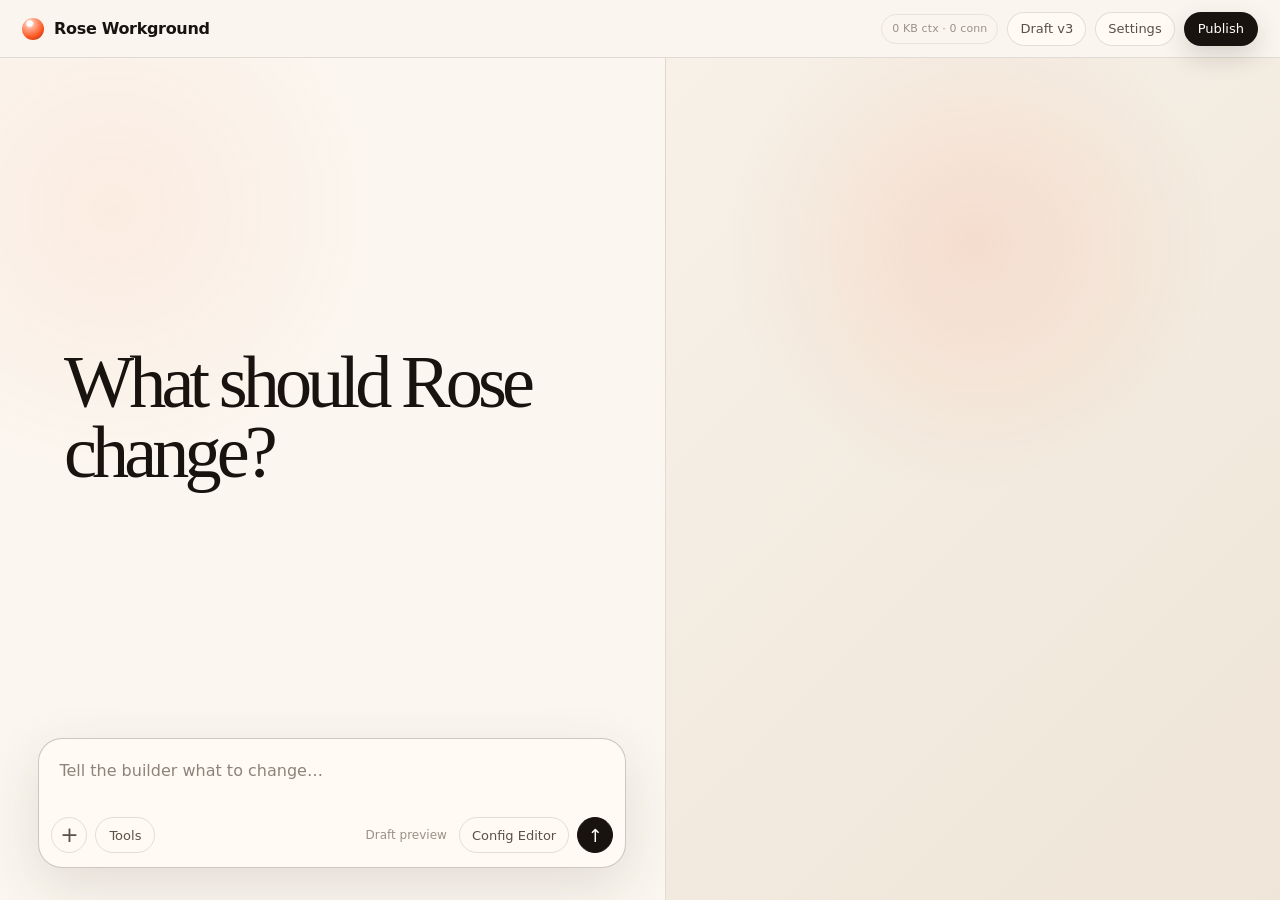
==== index.html @ 74749e38 "Restore lightweight settings access" ====
<!doctype html>
<html lang="en">
<head>
  <meta charset="utf-8" />
  <meta name="viewport" content="width=device-width, initial-scale=1" />
  <meta name="theme-color" content="#f6f0e8" />
  <title>Rose Workground</title>
  <style>
    :root{--paper:#f6f0e8;--surface:#fbf7f0;--ink:#19130f;--muted:#746a61;--line:rgba(25,19,15,.12);--line-strong:rgba(25,19,15,.22);--accent:#ff5722;--shadow:0 28px 90px rgba(54,35,20,.12)}
    *{box-sizing:border-box}html,body{margin:0;min-height:100%}body{min-height:100vh;background:var(--paper);color:var(--ink);font-family:Inter,ui-sans-serif,system-ui,-apple-system,BlinkMacSystemFont,"Segoe UI",sans-serif;overflow:hidden}button,input,select,textarea{font:inherit}button{cursor:pointer}
    .shell{width:100vw;height:100vh;display:grid;grid-template-rows:58px 1fr;background:var(--paper)}
    .top{display:grid;grid-template-columns:1fr auto 1fr;align-items:center;gap:18px;padding:0 22px;border-bottom:1px solid var(--line);background:rgba(251,247,240,.86);backdrop-filter:blur(18px);position:relative;z-index:5}.brand{display:flex;align-items:center;gap:10px;font-weight:720;letter-spacing:-.02em}.brand i{width:22px;height:22px;border-radius:50%;background:radial-gradient(circle at 35% 25%,#fff 0 12%,#ffb49b 20%,var(--accent) 62%,#9a2b12)}.sections{justify-self:center;display:flex;align-items:center;gap:4px;padding:4px;border:1px solid var(--line);border-radius:999px;background:rgba(255,250,243,.72)}.section-tab{height:30px;border:0;border-radius:999px;background:transparent;color:#6d6259;padding:0 12px;font-size:13px}.section-tab.active{background:#fff;color:#19130f;box-shadow:0 6px 18px rgba(44,31,20,.08)}.top-actions{justify-self:end;display:flex;align-items:center;gap:9px}.chip{height:34px;border:1px solid var(--line);border-radius:999px;background:#fffaf3;color:#594f47;padding:0 12px;font-size:13px}.meta-chip{height:30px;background:transparent;color:#9a9087;border-color:rgba(25,19,15,.08);font-size:11px;padding:0 10px;letter-spacing:.01em}.meta-chip:hover{background:#fffaf3;color:#5f554d}.publish-top{height:34px;border:0;border-radius:999px;background:#19130f;color:#fff;padding:0 14px;font-size:13px;box-shadow:0 10px 26px rgba(25,19,15,.16)}
    .app{min-height:0;display:grid;grid-template-columns:minmax(460px,52vw) minmax(430px,1fr)}.app.page-mode{grid-template-columns:1fr}.app.page-mode .right{display:none}.app.page-mode .llm{border-right:0;background:var(--paper);grid-template-rows:1fr}.app.page-mode .composer-wrap{display:none}.app.page-mode .thread{justify-content:flex-start;padding:46px clamp(24px,6vw,86px)}
    .llm{height:calc(100vh - 58px);min-width:0;background:radial-gradient(circle at 17% 18%,rgba(255,87,34,.07),transparent 32%),var(--surface);border-right:1px solid var(--line);display:grid;grid-template-rows:1fr auto auto;overflow:hidden}.thread{overflow:auto;padding:clamp(28px,5vw,72px) clamp(24px,5vw,76px) 24px;display:flex;flex-direction:column;justify-content:center;gap:24px;min-height:0}.empty{width:100%;max-width:720px;margin:0 auto}.empty h1{margin:0;font-family:ui-serif,Georgia,"Times New Roman",serif;font-size:clamp(48px,5.8vw,86px);line-height:.94;letter-spacing:-.066em;font-weight:520}.turn{width:min(720px,100%);margin:0 auto;display:grid;gap:8px}.turn.user{justify-items:end}.role{color:#8b8178;font-size:11px;letter-spacing:.12em;text-transform:uppercase;font-weight:780}.bubble{width:fit-content;max-width:100%;border-radius:20px;padding:14px 16px;font-size:15px;line-height:1.48;white-space:pre-wrap}.assistant .bubble{background:rgba(255,255,255,.66);border:1px solid rgba(25,19,15,.09);color:#2c231d}.user .bubble{background:#19130f;color:white}.assistant .bubble.typing:after{content:"";display:inline-block;width:7px;height:1.1em;margin-left:3px;background:#6f655c;border-radius:999px;vertical-align:-.2em;animation:blink .62s steps(1,end) infinite}.bubble.thinking{min-width:138px;color:#645a51}.thinking-line{display:inline-flex;align-items:center;gap:9px}.thinking-orb{width:16px;height:16px;border-radius:50%;background:conic-gradient(from 0deg,#19130f,#d8cfc5,#19130f);animation:spin .8s linear infinite;position:relative}.thinking-orb:after{content:"";position:absolute;inset:3px;border-radius:50%;background:#fffaf3}.thinking-dots{display:inline-flex;gap:3px}.thinking-dots i{width:4px;height:4px;border-radius:50%;background:#7b7168;animation:dotPulse .9s ease-in-out infinite}.thinking-dots i:nth-child(2){animation-delay:.12s}.thinking-dots i:nth-child(3){animation-delay:.24s}@keyframes blink{50%{opacity:.18}}@keyframes spin{to{transform:rotate(360deg)}}@keyframes dotPulse{0%,80%,100%{opacity:.25;transform:translateY(0)}40%{opacity:1;transform:translateY(-3px)}}
    .composer-wrap{padding:0 clamp(16px,3vw,42px) clamp(16px,3vw,32px)}.composer{width:100%;max-width:none;margin:0;border:1px solid var(--line-strong);border-radius:24px;background:#fffaf3;box-shadow:0 18px 55px rgba(54,35,20,.13);overflow:hidden}.composer textarea{width:100%;min-height:76px;max-height:180px;resize:none;border:0;outline:0;background:transparent;color:var(--ink);padding:20px 20px 10px;line-height:1.45;font-size:16px;display:block}.composer textarea::placeholder{color:#8d837a}.bar{height:52px;display:flex;align-items:center;justify-content:space-between;gap:12px;padding:0 12px 12px}.bar-left,.bar-right{display:flex;align-items:center;gap:8px;min-width:0}.icon,.tool,.model,.send{border:1px solid var(--line);background:transparent;color:#5a5149;height:36px;border-radius:999px;display:inline-flex;align-items:center;justify-content:center;white-space:nowrap}.icon{width:36px;font-size:22px;line-height:1}.tool{padding:0 13px;font-size:13px}.model{padding:0 12px;font-size:13px;max-width:190px;overflow:hidden;text-overflow:ellipsis}.send{width:36px;background:var(--ink);color:white;border-color:var(--ink);font-size:18px}.mode{color:#9a9087;font-size:12px;padding:0 4px}
    .right{height:calc(100vh - 58px);min-width:0;display:grid;grid-template-rows:1fr;background:radial-gradient(circle at 50% 22%,rgba(255,87,34,.11),transparent 34%),linear-gradient(135deg,#f7f1e8,#efe5d8);overflow:hidden}.preview{min-height:0;display:grid;place-items:center;position:relative;padding:24px}.widget-slot{width:min(430px,100%);min-height:560px;position:relative;z-index:1}#rose-workground-widget{width:100%;min-height:560px;position:relative}
    .page{width:min(1120px,100%);margin:0 auto;display:grid;gap:22px}.page-head{display:flex;align-items:flex-end;justify-content:space-between;gap:18px;padding-bottom:18px;border-bottom:1px solid var(--line)}.page-kicker{font-size:12px;font-weight:820;letter-spacing:.12em;text-transform:uppercase;color:#8b8178}.page h1{margin:5px 0 0;font-size:44px;line-height:.96;letter-spacing:-.045em}.page p{margin:0;color:#736960}.page-grid{display:grid;grid-template-columns:repeat(2,minmax(0,1fr));gap:14px}.card{border:1px solid rgba(25,19,15,.1);background:rgba(255,255,255,.62);border-radius:20px;padding:16px;display:grid;gap:12px}.card h3{margin:0;font-size:16px;letter-spacing:-.02em}.card small{color:#766c63;line-height:1.35}.row{display:grid;gap:6px}.row label{font-size:12px;font-weight:760;color:#786e65}.input,.select,.area{width:100%;border:1px solid var(--line);border-radius:13px;background:#fffaf3;color:var(--ink);padding:10px 12px;outline:0}.area{min-height:74px;resize:vertical}.toggle-row{display:flex;align-items:center;justify-content:space-between;gap:14px;border-top:1px solid rgba(25,19,15,.08);padding-top:11px}.toggle{width:44px;height:26px;border:0;border-radius:999px;background:#d8cfc5;position:relative}.toggle:after{content:"";position:absolute;top:3px;left:3px;width:20px;height:20px;border-radius:50%;background:white;transition:.18s ease}.toggle.on{background:#19130f}.toggle.on:after{left:21px}.save{height:38px;border:0;border-radius:999px;background:#19130f;color:white;padding:0 16px;justify-self:start}.status{display:flex;gap:8px;flex-wrap:wrap}.pill{border:1px solid var(--line);border-radius:999px;background:#fffaf3;padding:6px 10px;font-size:12px;color:#675d54}.pill.on{background:#19130f;color:white;border-color:#19130f}.api-key-card{grid-column:1/-1}.key-form{display:grid;grid-template-columns:minmax(0,1fr) auto;gap:10px}.key-list{display:grid;gap:8px}.key-row{display:flex;align-items:center;justify-content:space-between;gap:12px;border:1px solid rgba(25,19,15,.09);background:#fffaf3;border-radius:15px;padding:11px 12px}.key-meta b{display:block;font-size:13px}.key-meta span{display:block;margin-top:3px;color:#746a61;font-size:12px}.key-actions{display:flex;gap:8px;align-items:center}.ghost,.danger{height:34px;border-radius:999px;padding:0 12px;font-size:12px;border:1px solid var(--line);background:#fff;color:#4f453d}.danger{color:#b42318;border-color:#f2b8af;background:#fff7f3}.secret-box{display:none;border:1px solid rgba(255,87,34,.24);background:#fff4ec;color:#7a2e0e;border-radius:15px;padding:12px;font-size:13px;font-weight:780;word-break:break-all}.secret-box.show{display:block}.secret-box code{display:block;margin:7px 0 10px;color:#19130f}.settings-note{color:#8b8178;font-size:12px;line-height:1.35}.knowledge-card{grid-column:1/-1}.knowledge-form{display:grid;gap:10px}.knowledge-list{display:grid;gap:8px}.knowledge-row{display:flex;align-items:flex-start;justify-content:space-between;gap:12px;border:1px solid rgba(25,19,15,.09);background:#fffaf3;border-radius:15px;padding:12px}.knowledge-row span{white-space:pre-wrap;color:#3c332c;font-size:13px;line-height:1.4}.knowledge-row small{display:block;margin-top:6px}.knowledge-actions{flex:0 0 auto}@media(max-width:640px){.key-form{grid-template-columns:1fr}.key-row{display:grid}.key-actions{justify-content:flex-start}}.suggestion{width:100%;height:100%;text-align:left;border:1px solid rgba(25,19,15,.1);background:rgba(255,255,255,.62);border-radius:18px;padding:14px 15px;display:grid;grid-template-columns:auto 1fr;gap:12px}.suggestion:hover,.card:hover{background:#fff}.rank{width:28px;height:28px;border-radius:50%;display:grid;place-items:center;background:#19130f;color:#fff;font-size:12px;font-weight:780}.suggestion b{display:block;font-size:15px;letter-spacing:-.02em}.suggestion span{display:block;margin-top:3px;color:#776d64;font-size:13px;line-height:1.35}.suggestion.high{border-color:rgba(255,87,34,.22);box-shadow:0 12px 30px rgba(255,87,34,.07)}.suggestion.alert{border-color:rgba(205,80,32,.32);background:#fff7f2}.suggestion.alert .rank{background:#c94d20}.connect-panel{border:1px solid rgba(25,19,15,.12);background:#fffaf3;border-radius:20px;padding:16px;display:grid;gap:12px}.connect-head{display:flex;align-items:center;justify-content:space-between;gap:12px}.connect-head b{font-size:16px;display:flex;align-items:center;gap:8px}.app-logo.mini{width:32px;height:32px;border-radius:10px}.app-logo.mini img{width:20px;height:20px}.connect-head span{font-size:12px;color:#746a61}.connect-grid{display:grid;grid-template-columns:repeat(2,minmax(0,1fr));gap:10px}.connector{border:1px solid rgba(25,19,15,.1);border-radius:16px;background:white;padding:12px;text-align:left}.connector b{display:block;font-size:14px}.connector span{display:block;margin-top:3px;color:#776d64;font-size:12px;line-height:1.3}.connect-cta{height:34px;border:0;border-radius:999px;background:#19130f;color:white;padding:0 12px;font-size:12px;justify-self:start}.suggestions-page{width:min(1280px,100%)}.suggestions-board{display:grid;grid-template-columns:330px 1fr;gap:18px;align-items:start}.priority-rail{position:sticky;top:0;display:grid;gap:10px}.rail-card{border:1px solid rgba(25,19,15,.1);border-radius:20px;background:#fffaf3;padding:16px;display:grid;gap:8px}.rail-card b{font-size:14px}.rail-card span{font-size:12px;color:#766c63;line-height:1.35}.suggestion-groups{display:grid;grid-template-columns:repeat(2,minmax(0,1fr));gap:14px}.sug-group{border:1px solid rgba(25,19,15,.1);border-radius:22px;background:rgba(255,255,255,.48);padding:14px;display:grid;gap:10px}.sug-group h3{margin:0;font-size:14px;letter-spacing:.02em;text-transform:uppercase;color:#6f655c}.sug-card{width:100%;text-align:left;border:1px solid rgba(25,19,15,.09);border-radius:17px;background:#fffaf3;padding:13px;display:grid;gap:7px}.sug-card:hover{background:#fff}.sug-top{display:flex;align-items:center;justify-content:space-between;gap:10px}.sug-card b{font-size:15px;letter-spacing:-.02em}.sug-card span{font-size:13px;line-height:1.35;color:#776d64}.tag{border:1px solid rgba(25,19,15,.11);border-radius:999px;padding:4px 8px;font-size:11px;color:#6c6259;background:white}.tag.hot{background:#19130f;color:white;border-color:#19130f}.tag.ai{background:#fff1e9;color:#9b3a16;border-color:rgba(255,87,34,.22)}.leader-head{display:grid;grid-template-columns:72px 40px 1fr auto;gap:12px;align-items:center;padding:0 4px 4px;color:#8a8077;font-size:11px;font-weight:820;letter-spacing:.1em;text-transform:uppercase}.sug-card{grid-template-columns:58px 38px 1fr auto;align-items:center}.rank-col{font-size:13px;font-weight:820;color:#6f655c}.app-logo{width:38px;height:38px;border-radius:13px;display:grid;place-items:center;background:#fff;border:1px solid rgba(25,19,15,.1);font-size:15px;font-weight:900;box-shadow:0 8px 20px rgba(54,35,20,.06);overflow:hidden}.app-logo img{width:23px;height:23px;object-fit:contain;display:block}.logo-hubspot{color:#ff5c35}.logo-gmail{color:#d93025}.logo-calendar{color:#1a73e8}.logo-slack{color:#4a154b}.logo-sheets{color:#0f9d58}.logo-zendesk{color:#03363d}.logo-phone{color:#0f172a}.logo-rose{color:#c94d20}.score{font-size:12px;font-weight:820;color:#19130f;background:#fff;border:1px solid rgba(25,19,15,.1);border-radius:999px;padding:6px 9px;white-space:nowrap}.score.hot{background:#19130f;color:#fff;border-color:#19130f}.sug-meta{display:grid;gap:4px}.suggestions-page .page-head{align-items:center}.onboard-summary{display:flex;gap:8px;flex-wrap:wrap;justify-content:flex-end}.onboard-summary .pill{background:#fff;color:#675d54}.onboard-summary .pill.on{background:#19130f;color:#fff;border-color:#19130f}.rail-card strong{font-size:28px;letter-spacing:-.06em}.rail-card ol{margin:0;padding-left:18px;color:#766c63;font-size:12px;line-height:1.55}.launch-panel{border:1px solid rgba(25,19,15,.1);border-radius:26px;background:linear-gradient(135deg,#fffaf3,#fff4ea);padding:20px;display:grid;grid-template-columns:210px 1fr 260px;gap:18px;box-shadow:0 20px 60px rgba(54,35,20,.08)}.launch-score{display:grid;gap:8px}.score-big{font-size:56px;line-height:.9;letter-spacing:-.07em;font-weight:820}.score-label{font-size:12px;letter-spacing:.12em;text-transform:uppercase;color:#8a8077;font-weight:820}.blockers{display:grid;gap:8px}.blocker{display:flex;align-items:center;gap:8px;color:#5f554d;font-size:13px}.dot{width:8px;height:8px;border-radius:50%;background:#c94d20}.dot.ok{background:#2f6b45}.next-actions{display:grid;gap:8px}.next-actions button,.filter{height:34px;border:1px solid var(--line);border-radius:999px;background:white;color:#362c25;padding:0 12px;font-size:12px;font-weight:720}.next-actions button.primary{background:#19130f;color:white;border-color:#19130f}.filters{display:flex;gap:8px;flex-wrap:wrap}.filter.active{background:#19130f;color:#fff;border-color:#19130f}.sug-card.hidden{display:none}.sug-card[data-status="Done"]{opacity:.62}.sug-card[data-status="Done"] .score{background:#e9f3ea;color:#2f6b45}.status-chip{font-size:11px;border-radius:999px;padding:4px 8px;background:#f3eee7;color:#6c6259;border:1px solid rgba(25,19,15,.08)}.status-chip.need{background:#fff7f2;color:#a1431e}.status-chip.connect{background:#eef5ff;color:#1d4ed8}.sug-top .labels{display:flex;gap:6px;align-items:center;flex-wrap:wrap}.app.page-mode .toast{left:50%}@media(max-width:1000px){.launch-panel{grid-template-columns:1fr}.next-actions{grid-template-columns:repeat(2,minmax(0,1fr))}}/* cleaner Apollo-style suggestions */.suggestions-page{width:min(1040px,100%)}.suggestions-page .page-head{padding-bottom:14px}.suggestions-page .page-head h1{font-size:40px}.launch-panel{grid-template-columns:150px minmax(0,1fr) 220px;padding:18px;border-radius:24px}.score-big{font-size:48px}.blockers b{font-size:14px}.blocker{font-size:12.5px}.next-actions button{justify-content:center}.filters{position:sticky;top:0;z-index:5;background:rgba(246,240,232,.9);backdrop-filter:blur(10px);padding:8px 0}.suggestions-board{display:block}.priority-rail{display:none}.suggestion-groups{grid-template-columns:1fr;gap:12px}.sug-group{border:0;background:transparent;padding:0;gap:8px}.sug-group h3{padding:16px 2px 4px;font-size:12px;color:#8a8077}.leader-head{grid-template-columns:54px 44px minmax(0,1fr) 68px;padding:0 14px 4px;font-size:10px}.sug-card{grid-template-columns:54px 44px minmax(0,1fr) 68px;padding:12px 14px;border-radius:16px;background:rgba(255,250,243,.78);box-shadow:none}.sug-card:hover{transform:translateY(-1px);box-shadow:0 10px 24px rgba(54,35,20,.06)}.rank-col{font-size:12px;color:#8a8077}.app-logo{width:36px;height:36px;border-radius:12px}.app-logo img{width:22px;height:22px}.sug-top{align-items:flex-start}.sug-top b{line-height:1.15}.sug-card span{font-size:12.5px}.labels{justify-content:flex-end}.tag,.status-chip{font-size:10.5px;padding:3px 7px}.score{justify-self:end;font-size:11px;padding:5px 8px}@media(max-width:1180px){.suggestions-page{width:min(860px,100%)}.launch-panel{grid-template-columns:1fr;gap:12px}.next-actions{grid-template-columns:repeat(2,minmax(0,1fr))}.leader-head{display:none}.sug-card{grid-template-columns:46px 40px minmax(0,1fr);position:relative}.sug-card .score{position:absolute;right:12px;top:12px}.sug-meta{padding-right:58px}.filters{top:0}.suggestions-page .page-head{align-items:flex-start;flex-direction:column}.onboard-summary{justify-content:flex-start}}/* premium launch queue polish */.suggestions-page{width:min(1080px,100%)}.suggestions-page .page-head{border:0;padding-bottom:4px}.suggestions-page .page-kicker{color:#9c8f83}.suggestions-page .page-head h1{font-size:46px;letter-spacing:-.06em}.launch-panel{background:rgba(255,250,243,.78);border-color:rgba(25,19,15,.09);box-shadow:0 18px 50px rgba(54,35,20,.07);grid-template-columns:190px minmax(0,1fr) 250px}.launch-score{border-right:1px solid rgba(25,19,15,.08);padding-right:18px}.progress{height:8px;border-radius:999px;background:#ece2d7;overflow:hidden}.progress i{display:block;height:100%;width:72%;background:#19130f;border-radius:inherit}.blockers{padding:0 4px}.blocker{border:1px solid rgba(25,19,15,.08);background:#fffaf3;border-radius:12px;padding:9px 10px}.next-actions button{text-align:left;display:flex;align-items:center;justify-content:space-between}.next-actions button:after{content:'→';opacity:.55}.queue-shell{border:1px solid rgba(25,19,15,.09);border-radius:24px;background:rgba(255,255,255,.42);overflow:hidden}.suggestion-groups{gap:0}.sug-group{border-bottom:1px solid rgba(25,19,15,.075);padding:0}.sug-group:last-child{border-bottom:0}.sug-group h3{display:flex;align-items:center;gap:10px;margin:0;padding:14px 16px;background:rgba(255,250,243,.52);border-bottom:1px solid rgba(25,19,15,.06)}.sug-group h3:after{content:'';height:1px;background:rgba(25,19,15,.08);flex:1}.sug-card{border:0;border-bottom:1px solid rgba(25,19,15,.055);border-radius:0;background:transparent;grid-template-columns:54px 42px minmax(0,1fr) 112px 66px 62px;padding:13px 16px}.sug-card:last-child{border-bottom:0}.sug-card:hover{transform:none;background:#fffaf3;box-shadow:none}.action-pill{justify-self:end;border:1px solid rgba(25,19,15,.1);border-radius:999px;padding:5px 9px;background:#fff;color:#40362e;font-size:11px;font-weight:820}.sug-card:hover .action-pill{background:#19130f;color:#fff}.status-chip{justify-self:end;white-space:nowrap;text-align:center}.leader-head{grid-template-columns:54px 42px minmax(0,1fr) 112px 66px 62px;padding:10px 16px;background:#fffaf3;border-bottom:1px solid rgba(25,19,15,.06);position:sticky;top:50px;z-index:3}.filters{position:static;margin-top:2px;padding:0;background:transparent}.filter{height:32px}.onboard-summary .pill{height:30px;display:inline-flex;align-items:center}@media(max-width:1180px){.launch-panel{grid-template-columns:1fr}.launch-score{border-right:0;border-bottom:1px solid rgba(25,19,15,.08);padding:0 0 12px}.queue-shell{border-radius:20px}.leader-head{display:none}.sug-card{grid-template-columns:42px 40px minmax(0,1fr) 58px;padding:13px}.sug-card .score{position:static}.sug-card .status-chip{grid-column:3;justify-self:start}.sug-card .action-pill{display:none}.sug-meta{padding-right:0}.sug-top{display:grid;gap:6px}.labels{justify-content:flex-start}}/* simpler start-here suggestions */.suggestions-page{width:min(980px,100%)}.start-note{color:#736960;font-size:14px;margin-top:6px}.launch-panel{grid-template-columns:180px minmax(0,1fr);align-items:center}.launch-panel .next-actions{display:none}.blockers{grid-template-columns:repeat(2,minmax(0,1fr));display:grid}.queue-shell.start-here{margin-top:4px}.queue-title{display:flex;align-items:center;justify-content:space-between;padding:16px;border-bottom:1px solid rgba(25,19,15,.07);background:#fffaf3}.queue-title b{font-size:15px}.queue-title span{font-size:12px;color:#796f66}.more-queue{border:1px solid rgba(25,19,15,.09);border-radius:20px;background:rgba(255,255,255,.35);overflow:hidden}.more-queue summary{cursor:pointer;list-style:none;padding:15px 16px;font-size:13px;font-weight:820;color:#3c332c;background:#fffaf3}.more-queue summary::-webkit-details-marker{display:none}.more-queue summary:after{content:'Show';float:right;color:#8a8077}.more-queue[open] summary:after{content:'Hide'}.more-queue .queue-shell{border:0;border-top:1px solid rgba(25,19,15,.07);border-radius:0}.filters{display:none}.onboard-summary .pill:nth-child(2){display:none}@media(max-width:1180px){.blockers{grid-template-columns:1fr}.launch-panel{grid-template-columns:1fr}}/* CRM chooser refinement */.logo-stack{display:flex;align-items:center}.logo-stack .app-logo{width:30px;height:30px;border-radius:10px;margin-left:-8px}.logo-stack .app-logo:first-child{margin-left:0}.logo-stack .app-logo img{width:18px;height:18px}.start-actions{display:flex;gap:6px;flex-wrap:wrap;margin-top:8px}.start-actions button{border:1px solid rgba(25,19,15,.1);background:#fff;border-radius:999px;padding:6px 9px;font-size:11px;font-weight:800;color:#3e352e}.start-actions button:hover{background:#19130f;color:#fff}.crm-choice .sug-meta>span{font-size:13px}.crm-choice{cursor:default}.crm-choice .action-pill{background:#19130f;color:#fff;white-space:nowrap}@media(max-width:1180px){.crm-choice .start-actions{grid-column:1/-1}.logo-stack .app-logo{width:28px;height:28px}}/* expanded app choices */.crm-choice{grid-template-columns:54px 150px minmax(0,1fr) 96px 66px 62px}.crm-choice .logo-stack{align-self:start;padding-top:2px}.start-actions{max-width:620px}.start-actions button{display:inline-flex;align-items:center;gap:6px}.option-count{display:inline-flex;align-items:center;border:1px solid rgba(25,19,15,.1);background:#fffaf3;border-radius:999px;padding:5px 8px;font-size:11px;font-weight:820;color:#6e635a}.mini-logo{width:14px;height:14px;object-fit:contain;display:inline-block}.option-groups{display:grid;gap:8px;margin-top:9px}.option-label{font-size:10px;text-transform:uppercase;letter-spacing:.1em;color:#9a9087;font-weight:860}@media(max-width:1180px){.crm-choice{grid-template-columns:42px minmax(0,1fr)}.crm-choice .logo-stack{grid-column:2}.crm-choice .sug-meta{grid-column:1/-1}.crm-choice .status-chip,.crm-choice .score{grid-column:1/-1;justify-self:start}.start-actions{max-width:100%}}/* keep app choices visible above the fold */.suggestions-page{gap:16px}.suggestions-page .page-head h1{font-size:42px}.suggestions-page .page-head{margin-top:-6px}.launch-panel{padding:12px 16px;grid-template-columns:130px minmax(0,1fr);border-radius:20px}.launch-score{gap:5px}.score-big{font-size:38px}.progress{height:6px}.launch-score p{font-size:12px;line-height:1.15}.blockers{gap:7px}.blocker{padding:7px 9px;font-size:12px}.queue-title{padding:12px 16px}.leader-head{padding:8px 16px}.crm-choice{padding-top:12px;padding-bottom:12px}.option-groups{gap:6px;margin-top:6px}.start-actions button{padding:5px 8px}.mini-logo{width:13px;height:13px}.option-label{font-size:9.5px;margin-bottom:4px}/* command states */.backend-pill{display:inline-flex;align-items:center;gap:6px;border:1px solid rgba(25,19,15,.1);border-radius:999px;background:#fffaf3;color:#5f554d;font-size:11px;font-weight:820;padding:5px 9px;margin-top:10px}.backend-pill i{width:7px;height:7px;border-radius:50%;background:#9ca3af}.backend-pill.live i{background:#10b981;box-shadow:0 0 0 4px rgba(16,185,129,.12)}.backend-pill.warn i{background:#f59e0b}.context-line{font-size:12px;color:#766c63;margin-top:6px}.logo-preview{width:34px;height:34px;border-radius:12px;background:#fff;border:1px solid rgba(25,19,15,.1);display:grid;place-items:center;overflow:hidden}.logo-preview img{width:100%;height:100%;object-fit:contain;padding:5px}.theme-swatch{display:flex;gap:4px}.theme-swatch i{width:14px;height:14px;border-radius:50%;border:1px solid rgba(25,19,15,.15)}.toast{position:fixed;left:calc(26vw);bottom:24px;transform:translateX(-50%) translateY(12px);opacity:0;pointer-events:none;padding:9px 13px;border-radius:999px;background:rgba(25,19,15,.92);color:white;font-size:13px;transition:.22s ease;z-index:20}.toast.show{opacity:1;transform:translateX(-50%) translateY(0)}.app.page-mode~.toast{left:50%}
    .connect-chat-card{width:min(520px,100%);margin:0 auto 0;border:1px solid rgba(25,19,15,.12);background:rgba(255,255,255,.72);border-radius:22px;padding:14px;display:grid;grid-template-columns:auto 1fr auto;align-items:center;gap:13px;box-shadow:0 18px 45px rgba(54,35,20,.10)}.connect-chat-card.connected{border-color:rgba(47,107,69,.28);background:rgba(255,255,255,.88)}.connect-chat-card .app-logo{width:42px;height:42px}.connect-chat-card b{display:block;font-size:15px}.connect-chat-card span{display:block;color:#71675e;font-size:12px;margin-top:2px}.connect-now{height:36px;border:0;border-radius:999px;background:#19130f;color:white;padding:0 14px;font-size:13px;font-weight:780;white-space:nowrap}.connect-now:disabled{background:#e9ded4;color:#6f6258}.connect-now:hover{transform:translateY(-1px)}
    @media(max-width:900px){body{overflow:auto}.shell{height:auto;min-height:100vh}.top{height:auto;min-height:58px;display:flex;flex-direction:column;align-items:flex-start;padding:14px 16px}.sections{justify-self:start}.app,.app.page-mode{grid-template-columns:1fr}.llm{height:min(680px,calc(100vh - 58px));border-right:0;border-bottom:1px solid var(--line)}.app.page-mode .llm{height:auto;min-height:760px}.right{height:auto;min-height:720px}.page-grid,.suggestion-groups{grid-template-columns:1fr}.suggestions-board{grid-template-columns:1fr}.priority-rail{position:static}.empty h1{font-size:46px}.toast{left:50%}}
  </style>
</head>
<body>
  <main class="shell" data-build="jack-blank-1">
    <header class="top">
      <div class="brand"><i></i><span>Rose Workground</span></div>
      <div></div>
      <div class="top-actions"><button class="chip meta-chip" type="button" id="contextMeta">0 KB ctx · 0 conn</button><button class="chip" type="button" id="draftChip">Draft v3</button><button class="chip" type="button" id="settingsTop">Settings</button><button class="publish-top" id="publishTop" type="button">Publish</button></div>
    </header>
    <section class="app">
      <section class="llm" aria-label="Rose command workground">
        <div class="thread" id="messages"><div class="empty" id="emptyState"><h1>What should Rose change?</h1></div></div>
        <form class="composer-wrap" id="commandForm"><div class="composer"><textarea id="commandInput" rows="1" placeholder="Tell the builder what to change…"></textarea><div class="bar"><div class="bar-left"><button class="icon" id="attachDoc" type="button" aria-label="Add document">+</button><input id="docInput" type="file" accept=".txt,.md,.csv,.json,.html,.htm,.xml" multiple hidden><button class="tool" type="button">Tools</button></div><div class="bar-right"><span class="mode" id="modeText">Draft preview</span><button class="model" type="button">Config Editor</button><button class="send" aria-label="Send" type="submit">↑</button></div></div></div></form>
      </section>
      <aside class="right" aria-label="Rose preview and publishing"><div class="preview"><div class="widget-slot"><div id="rose-workground-widget" aria-label="Rose widget workground"></div></div></div></aside>
    </section>
  </main>
  <div class="toast" id="toast">Preview updated</div>
  <script src="/rose-dashboard-preview/wildrose-widget-sandbox-draft-runtime-1.js" data-api-base="https://wildrose-widget.wildeautomations.com" data-title="Rose" data-build="theme-controls-1" data-accent="#ff5722" data-mount="#rose-workground-widget" data-inline="true"></script>
  <script>
    const app=document.querySelector('.app'),messages=document.getElementById('messages'),form=document.getElementById('commandForm'),input=document.getElementById('commandInput'),modeText=document.getElementById('modeText'),toast=document.getElementById('toast'),draftChip=document.getElementById('draftChip'),contextMeta=document.getElementById('contextMeta');
    const accountTokenFromUrl=new URLSearchParams(location.search).get('token');
    if(accountTokenFromUrl){localStorage.setItem('roseDashboardToken',accountTokenFromUrl);try{history.replaceState(null,'',location.pathname)}catch{}}
    const savedClientSettings=JSON.parse(localStorage.getItem('roseClientSettings')||'{}');
    const state={name:'Rose',accent:'#ff5722',secondary:'#ffb49b',accentLabel:'Wildrose orange',description:'AI intake assistant',background:'#fffaf3',text:'#23130e',bubble:'rgba(255,255,255,.54)',button:'#ff5722',logoUrl:'',logoPrompt:''};
    const chatHistory=JSON.parse(localStorage.getItem('roseCommandHistory')||'[]'),savedContext=JSON.parse(localStorage.getItem('roseSavedContext')||'[]');
    const settings={businessName:savedClientSettings.businessName||'Company name',website:savedClientSettings.website||'company.com',ownerName:savedClientSettings.ownerName||'Owner name',ownerEmail:savedClientSettings.ownerEmail||'owner@company.com',backupEmail:savedClientSettings.backupEmail||'',phone:savedClientSettings.phone||'',knowledge:JSON.parse(localStorage.getItem('rosePreviewKnowledge')||'[]'),apiKeys:JSON.parse(localStorage.getItem('rosePreviewApiKeys')||'[]')};
    const flagged=JSON.parse(localStorage.getItem('roseDraftConnections')||'[]').filter(x=>x.kind==='flag').map(x=>x.label),connectionQueue=JSON.parse(localStorage.getItem('roseDraftConnections')||'[]').filter(x=>x.kind!=='flag').map(x=>x.provider),connectedConnections=JSON.parse(localStorage.getItem('roseConnectedConnections')||'[]'),pendingDocuments=[];
    let draftSaveTimer=null,lastDraftSavedAt='';
    const colors={blue:['#2563eb','blue'],cobalt:['#2563eb','blue'],navy:['#1d4ed8','navy'],green:['#2f6b45','moss green'],moss:['#2f6b45','moss green'],purple:['#7c3aed','purple'],plum:['#6d3a7a','plum'],gold:['#c8922a','gold'],orange:['#ff5722','Wildrose orange'],wildrose:['#ff5722','Wildrose orange'],red:['#e23b2e','red'],pink:['#d9468f','pink'],black:['#19130f','black'],yellow:['#facc15','yellow'],amber:['#f59e0b','amber'],white:['#ffffff','white'],cream:['#fffaf3','cream'],gray:['#6b7280','gray'],grey:['#6b7280','gray']};
    const connectorCopy={crm:['HubSpot / CRM','Create or update a contact from every qualified lead.'],email:['Gmail','Send owner lead emails and follow-up messages.'],calendar:['Google Calendar','Check booking rules and create follow-up events.'],phone:['SMS / phone alerts','Trigger instant hot-lead alerts through the phone connector.'],slack:['Slack','Post lead alerts into the right team channel.']};
    function notify(text){toast.textContent=text;toast.classList.add('show');clearTimeout(window.__roseToast);window.__roseToast=setTimeout(()=>toast.classList.remove('show'),1300)}
    function saveCommandMemory(){localStorage.setItem('roseCommandHistory',JSON.stringify(chatHistory.slice(-12)));localStorage.setItem('roseSavedContext',JSON.stringify(savedContext.slice(-40)))}
    function esc(s){return String(s||'').replace(/[<>&]/g,c=>({'<':'&lt;','>':'&gt;','&':'&amp;'}[c]))}
    function refreshContextStrip(){const notes=settings.knowledge.filter(n=>!n.revokedAt),conn=[...new Set(connectionQueue)].filter(Boolean);const chars=notes.reduce((n,x)=>n+String(x.text||'').length,0),kb=chars?Math.max(1,Math.ceil(chars/1024)):0;if(contextMeta){contextMeta.textContent=`${kb} KB ctx · ${conn.length} conn`;contextMeta.title=`${notes.length} context note${notes.length===1?'':'s'} · ${chars.toLocaleString()} characters · ${conn.length} connection${conn.length===1?'':'s'}`;contextMeta.onclick=()=>showSection('Settings')}}
    function readDocFile(file){return new Promise((resolve,reject)=>{const reader=new FileReader();reader.onload=()=>resolve({name:file.name,text:String(reader.result||'').slice(0,12000)});reader.onerror=()=>reject(reader.error||new Error('Could not read file'));reader.readAsText(file)})}
    async function attachDocuments(files){const list=[...files].slice(0,5);for(const f of list){if(f.size>500000){notify(`${f.name} is too large`);continue}try{pendingDocuments.push(await readDocFile(f));notify(`Attached ${f.name}`)}catch{notify(`Could not read ${f.name}`)}}}
    function roseCommandApi(){return new URLSearchParams(location.search).get('api')||localStorage.getItem('roseCommandApi')||'https://wildrose-widget.wildeautomations.com/api/rose/command'}
    function typeBubble(bubble,text){if(matchMedia('(prefers-reduced-motion: reduce)').matches){bubble.textContent=text;return}const tokens=String(text).match(/\S+\s*/g)||[''];let i=0;bubble.textContent='';bubble.classList.remove('thinking');bubble.classList.add('typing');const tick=()=>{bubble.textContent+=tokens.slice(i,i+2).join('');i+=2;messages.scrollTop=messages.scrollHeight;if(i<tokens.length)setTimeout(tick,18);else bubble.classList.remove('typing')};setTimeout(tick,60)}
    function makeTurn(role){document.querySelectorAll('.section-panel,.page').forEach(el=>el.remove());const empty=document.getElementById('emptyState');empty?.remove();const turn=document.createElement('div');turn.className=`turn ${role}`;const label=document.createElement('div');label.className='role';label.textContent=role==='user'?'You':'Builder';const bubble=document.createElement('div');bubble.className='bubble';turn.append(label,bubble);messages.appendChild(turn);messages.style.justifyContent='flex-start';messages.scrollTop=messages.scrollHeight;return bubble}
    function addThinking(){const bubble=makeTurn('assistant');bubble.classList.add('thinking');bubble.innerHTML='<span class="thinking-line"><span class="thinking-orb"></span><span>Thinking</span><span class="thinking-dots"><i></i><i></i><i></i></span></span>';return bubble}
    function finishAssistant(bubble,text){if(!bubble||!bubble.isConnected)return add('assistant',text);bubble.className='bubble';typeBubble(bubble,text);modeText.textContent='Draft preview'}
    function add(role,text){const bubble=makeTurn(role);if(role==='assistant')typeBubble(bubble,text);else bubble.textContent=text}
    function soft(hex){const n=parseInt(hex.replace('#',''),16),mix=v=>Math.round(v+(255-v)*.55);return '#'+[mix((n>>16)&255),mix((n>>8)&255),mix(n&255)].map(v=>v.toString(16).padStart(2,'0')).join('')}
    function readable(hex){const n=parseInt(hex.replace('#',''),16),r=(n>>16)&255,g=(n>>8)&255,b=n&255;return (r*299+g*587+b*114)/1000>150?'#18120f':'#f8fafc'}
    function colorHits(command){const found=[];for(const[name,[hex,label]]of Object.entries(colors)){if(new RegExp(`\\b${name}\\b`,'i').test(command)&&!found.find(x=>x.hex===hex))found.push({hex,label})}return found}
    function applyPreview(){const root=document.querySelector('#rose-workground-widget .wr-ai');if(!root)return setTimeout(applyPreview,100);const secondary=state.secondary||soft(state.accent);root.style.background='transparent';root.style.setProperty('--accent',state.accent);root.style.setProperty('--accent-soft',secondary);root.style.setProperty('--rose-bg',state.background);root.style.setProperty('--rose-text',state.text);root.style.setProperty('--rose-muted',state.text==='#f8fafc'?'rgba(248,250,252,.68)':'rgba(24,18,15,.58)');root.style.setProperty('--rose-bubble',state.bubble);root.style.setProperty('--rose-button',state.button||state.accent);root.style.setProperty('--sphere-a',state.accent);root.style.setProperty('--sphere-b',secondary);root.style.color=state.text;document.querySelectorAll('#rose-workground-widget .wr-title h3').forEach(el=>el.textContent=state.name);document.querySelectorAll('#rose-workground-widget .wr-title small').forEach(el=>el.textContent=state.description);document.querySelectorAll('#rose-workground-widget .wr-input').forEach(el=>{el.placeholder=`Ask ${state.name}…`;el.style.color=state.text});document.querySelectorAll('#rose-workground-widget button').forEach(el=>{if(el.textContent?.match(/Start talking|Send|Chat|Voice/)){el.style.borderColor=state.accent}});if(state.logoUrl){const head=document.querySelector('#rose-workground-widget .wr-title');if(head&&!head.querySelector('.logo-preview')){head.insertAdjacentHTML('afterbegin',`<span class="logo-preview"><img src="${state.logoUrl}" alt="${state.name} logo"></span>`)}const img=head?.querySelector('.logo-preview img');if(img)img.src=state.logoUrl}try{window.__roseWorkgroundApplyConfig?.(draftSnapshot())}catch{}modeText.textContent='Draft preview';}
    function isConnected(slug){return connectedConnections.includes(slug)}
    function draftSnapshot(){return {appearance:{assistantName:state.name,greetingMessage:state.description,brandPrimary:state.accent,brandAccent:state.secondary||soft(state.accent),backgroundColor:state.background,textColor:state.text,bubbleColor:state.bubble,buttonColor:state.button||state.accent,avatarUrl:state.logoUrl,logoPrompt:state.logoPrompt},settings:{businessName:settings.businessName,website:settings.website,ownerName:settings.ownerName,ownerEmail:settings.ownerEmail,backupEmail:settings.backupEmail,phone:settings.phone},context:settings.knowledge.filter(n=>!n.revokedAt),connections:[...new Set(connectionQueue)].map(provider=>{const meta=toolMeta(provider);return {provider:meta.slug,label:meta.name,status:isConnected(meta.slug)?'connected':'draft'}}).concat(flagged.map(label=>({provider:'context',label,status:'draft'})))}}
    function saveDraftLocal(){localStorage.setItem('roseDraftConfig',JSON.stringify(draftSnapshot()));localStorage.setItem('roseDraftConnections',JSON.stringify([...connectionQueue.map(provider=>({provider})),...flagged.map(label=>({kind:'flag',label}))]));localStorage.setItem('roseConnectedConnections',JSON.stringify([...new Set(connectedConnections)]));draftChip.textContent=lastDraftSavedAt?'Draft saved':'Draft unsaved';refreshContextStrip()}
    async function saveDraftNow(){saveDraftLocal();const token=roseAccountToken();if(!token)return;const r=await fetch('https://wildrose-widget.wildeautomations.com/api/rose-account-draft',{method:'POST',headers:{'Content-Type':'application/json','Authorization':`Bearer ${token}`},body:JSON.stringify({action:'save',draft:draftSnapshot()})});const j=await r.json().catch(()=>({}));if(!r.ok)throw new Error(j.error||'Draft save failed');lastDraftSavedAt=new Date().toISOString();draftChip.textContent='Draft saved';return j}
    function scheduleDraftSave(){saveDraftLocal();clearTimeout(draftSaveTimer);draftSaveTimer=setTimeout(()=>saveDraftNow().catch(err=>{console.error(err);draftChip.textContent='Draft local'}),450)}
    function parseName(command){for(const p of[/(?:call|rename|name)\s+(?:the\s+)?(?:assistant|agent|widget|rose|it)?\s*(?:to\s+)?([a-z][a-z\s'-]{1,24})/i,/(?:make\s+(?:it|her|him)\s+called)\s+([a-z][a-z\s'-]{1,24})/i]){const m=command.match(p);if(m)return m[1].split(/\s+and\s+|\s+then\s+|\s*,\s*/i)[0].trim().replace(/\s+/g,' ').replace(/\b\w/g,x=>x.toUpperCase())}return null}
    function flagUnanswered(command){const cleaned=command.replace(/\b(?:a\s+)?(?:customer|visitor)\s+asked\b|rose can(?:not|'t) answer|can't answer|couldn't answer|doesn't know|unanswered|unknown|add it to missing context/ig,'').replace(/\brose\b/ig,'').replace(/\s+/g,' ').replace(/^\s*(?:a|an|the)\s+/i,'').replace(/\s+(and|but|so)\s*$/i,'').trim();flagged.unshift(cleaned||'Customer asked something Rose could not answer');scheduleDraftSave();refreshContextStrip();notify('Missing context saved')}
    function queueConnection(kind){const meta=toolMeta(kind),key=meta.name||kind;if(!connectionQueue.map(x=>toolMeta(x).slug).includes(meta.slug))connectionQueue.unshift(key);scheduleDraftSave();notify('Connection saved to draft')}
    function connectionPrompt(kind){return kind==='email'?'What inbox should Rose send leads to?':kind==='phone'?'What phone/SMS tool should Rose use?':kind==='calendar'?'What calendar or booking tool do they use?':kind==='slack'?'What team chat should Rose send alerts to?':'What’s your CRM?'}
    function normalizedCommand(command){return String(command||'').toLowerCase().replace(/conenct|connnect|conect|cnnect|connet/g,'connect').replace(/twillio/g,'twilio')}
    function connectionKindFromCommand(command){const c=normalizedCommand(command);if(!/(connect|integrate|hook\s*up|link|sync|send\s+leads|alerts?|sms|text|twil+io|phone)/.test(c))return'';if(/phone|sms|text|twil+io/.test(c))return'phone';if(/calendar|booking|calendly/.test(c))return'calendar';if(/slack|teams|discord/.test(c))return'slack';if(/gmail|email|inbox|outlook/.test(c))return'email';if(/connect|integrate|hook\s*up|link|sync|send\s+leads|crm|hubspot|pipedrive|salesforce|airtable/.test(c))return'crm';return''}
    function toolFromCommand(command,kind){const c=normalizedCommand(command),known=['HubSpot','Pipedrive','Salesforce','Airtable','Google Sheets','Zoho','Copper','Close','Monday','Notion','Attio','Folk','Gmail','Outlook','Slack','Microsoft Teams','Discord','Twilio','Google Calendar','Calendly','Zendesk','Intercom','Freshdesk'];const m=String(normalizedCommand(command)).match(/(?:connect|integrate|hook\s*up|link|sync|send\s+leads)\s+(?:my\s+leads\s+)?(?:to\s+|with\s+)?([a-z][a-z0-9\s&.+-]{1,28})/i);if(m&&!/^(my|our|the)?\s*(crm|email|inbox|phone|sms|calendar|booking|tool|app)$/i.test(m[1].trim())){const phrase=m[1].split(/\s*,\s*|\s+not\s+|\s+instead\s+of\s+/i)[0];const target=known.find(x=>phrase.includes(x.toLowerCase()))||phrase.trim().replace(/twilio/i,'Twilio').replace(/\b\w/g,x=>x.toUpperCase());if(target)return target}const hit=known.find(x=>c.includes(x.toLowerCase())&&!new RegExp(`\\bnot\\s+${x.toLowerCase().replace(/\s+/g,'\\s+')}\\b`).test(c));if(hit)return hit;return''}
    async function startComposioConnect(meta,btn){btn.disabled=true;btn.textContent='Opening OAuth…';const popup=window.open('about:blank','_blank');if(popup)popup.document.write('<title>Opening '+esc(meta.name)+' OAuth…</title><body style="font-family:Inter,system-ui;padding:28px">Opening '+esc(meta.name)+' OAuth…</body>');try{const r=await fetch('https://wildrose-widget.wildeautomations.com/api/rose-composio-connect',{method:'POST',headers:{'Content-Type':'application/json'},body:JSON.stringify({toolkit:meta.slug,tool:meta.name,ownerEmail:settings.ownerEmail,businessName:settings.businessName})});const j=await r.json().catch(()=>({}));if(!r.ok||!j.redirectUrl)throw new Error(j.error||'Composio connection unavailable');if(popup)popup.location.href=j.redirectUrl;else location.href=j.redirectUrl;btn.disabled=false;btn.textContent='Open OAuth again';notify('OAuth opened — finish in the new tab')}catch(err){try{popup?.close()}catch{}btn.disabled=false;btn.textContent='Connect now';notify(err.message||'Composio unavailable')}}
    function connectCardLabel(kind){return kind==='crm'?'CRM / lead destination':kind==='phone'?'SMS / phone alerts':kind==='calendar'?'Calendar / booking':kind==='email'?'Email / lead delivery':kind==='slack'?'Team alerts':'Connection'}
    function markConnected(meta){if(!connectedConnections.includes(meta.slug))connectedConnections.unshift(meta.slug);document.querySelectorAll(`[data-connect-tool="${meta.slug}"]`).forEach(btn=>{btn.disabled=true;btn.textContent='Connected'});document.querySelectorAll(`.connect-chat-card[data-tool="${meta.slug}"]`).forEach(card=>card.classList.add('connected'));scheduleDraftSave();notify(`${meta.name} connected`);add('assistant',`${meta.name} connected successfully.`)}
    function addConnectionCard(tool,kind){const meta=toolMeta(tool),done=isConnected(meta.slug),card=document.createElement('div');card.className='connect-chat-card'+(done?' connected':'');card.dataset.tool=meta.slug;card.innerHTML=`${logoBadge(meta.name,'Composio')}<div><b>${esc(meta.name)}</b><span>${connectCardLabel(kind)} · Composio</span></div><button class="connect-now" data-connect-tool="${esc(meta.slug)}" type="button" ${done?'disabled':''}>${done?'Connected':'Connect now'}</button>`;card.querySelector('button').onclick=e=>startComposioConnect(meta,e.currentTarget);messages.appendChild(card);messages.style.justifyContent='flex-start';messages.scrollTop=messages.scrollHeight}
    function applyConfigPatch(patch){if(!patch)return; const p=patch.appearance||patch.config||patch; if(p.assistantName||p.name)state.name=p.assistantName||p.name; if(p.greetingMessage||p.description)state.description=String(p.greetingMessage||p.description).slice(0,120); if(p.persona)state.description=p.persona; if(p.brandPrimary||p.accent){state.accent=p.brandPrimary||p.accent;state.accentLabel='custom theme'} if(p.brandAccent||p.secondary)state.secondary=p.brandAccent||p.secondary; if(p.backgroundColor||p.background)state.background=p.backgroundColor||p.background; if(p.textColor)state.text=p.textColor; if(p.bubbleColor)state.bubble=p.bubbleColor; if(p.buttonColor)state.button=p.buttonColor; if(p.avatarUrl||p.logoUrl)state.logoUrl=p.avatarUrl||p.logoUrl; if(p.logoPrompt)state.logoPrompt=p.logoPrompt; if(p.settings)Object.assign(settings,p.settings); if(Array.isArray(p.context)){settings.knowledge=p.context;saveKnowledge()} applyPreview();scheduleDraftSave()}
    function configPatchReply(patch){if(!patch)return'';const p=patch.appearance||patch.config||patch,parts=[];if(p.assistantName||p.name)parts.push(`Rose is now named ${p.assistantName||p.name}.`);if(p.greetingMessage||p.description||p.persona)parts.push('Updated Rose’s greeting/tone.');if(p.brandPrimary||p.accent||p.brandAccent||p.secondary||p.backgroundColor||p.background)parts.push('Updated the preview theme.');if(p.avatarUrl||p.logoUrl||p.logoPrompt)parts.push('Updated the logo direction.');return parts.join(' ') }
    async function runRoseLlm(command){if(/customer asked|visitor asked|can't answer|cannot answer|couldn't answer|doesn't know|unanswered|unknown/i.test(command)){return run(command)}const directKind=connectionKindFromCommand(command);if(directKind){const tool=toolFromCommand(command,directKind);queueConnection(tool||directKind);if(tool){setTimeout(()=>addConnectionCard(tool,directKind),520);return `Ready to connect ${tool}.`}return connectionPrompt(directKind)}const api=roseCommandApi();const docs=pendingDocuments.splice(0,pendingDocuments.length);const payload={message:command,documents:docs,history:chatHistory.slice(-12),config:{assistantName:state.name,greetingMessage:state.description,persona:state.description,brandPrimary:state.accent,brandAccent:state.secondary||soft(state.accent),backgroundColor:state.background,textColor:state.text,bubbleColor:state.bubble,buttonColor:state.button,avatarUrl:state.logoUrl,logoPrompt:state.logoPrompt,savedContext,settings,businessKnowledge:settings.knowledge,connections:connectionQueue}};const r=await fetch(api,{method:'POST',headers:{'Content-Type':'application/json'},body:JSON.stringify(payload)});const j=await r.json().catch(()=>({}));if(!r.ok)throw new Error(j.detail||j.error||'Assistant unavailable');const hadPatch=j.configPatch&&Object.keys(j.configPatch).length;applyConfigPatch(j.configPatch);const logoUrl=command.match(/https?:\/\/\S+?\.(?:png|jpe?g|webp|svg|ico)(?:\?\S*)?/i);if(logoUrl&&!state.logoUrl){state.logoUrl=logoUrl[0];applyPreview();scheduleDraftSave()}if(/\blogo\b/i.test(command)&&!logoUrl&&!state.logoPrompt){state.logoPrompt=command;applyPreview();scheduleDraftSave()}const cleanReply=configPatchReply(j.configPatch);if(cleanReply){j.reply=cleanReply;if(state.logoPrompt&&!/logo/i.test(j.reply))j.reply+=' Logo direction saved.'}if(!hadPatch){const before=JSON.stringify(draftSnapshot().appearance)+JSON.stringify(connectionQueue)+JSON.stringify(flagged);const localReply=run(command);const after=JSON.stringify(draftSnapshot().appearance)+JSON.stringify(connectionQueue)+JSON.stringify(flagged);if(after!==before)j.reply=`${j.reply}\n\nSaved to draft: ${localReply}`}(j.savedContext||[]).forEach(x=>{if(x&&!savedContext.includes(x))savedContext.unshift(x)});if(j.connectionIntent){const kind=j.connectionIntent.provider?.toLowerCase().includes('phone')?'phone':j.connectionIntent.provider?.toLowerCase().includes('calendar')?'calendar':j.connectionIntent.provider?.toLowerCase().includes('gmail')?'email':j.connectionIntent.provider?.toLowerCase().includes('slack')?'slack':'crm';queueConnection(kind);j.reply=connectionPrompt(kind)}chatHistory.push({role:'assistant',content:j.reply});saveCommandMemory();return `${j.reply}${j.research?.websites?.length?`\n\nRead website: ${j.research.websites.map(w=>w.title||w.url).join(', ')}`:''}${j.research?.documents?.length?`\nRead document: ${j.research.documents.map(d=>d.name).join(', ')}`:''}${savedContext[0]?`\nSaved context: ${savedContext[0]}`:''}`}
    function run(command){const c=command.toLowerCase(),changes=[];if(/customer asked|visitor asked|can't answer|cannot answer|couldn't answer|doesn't know|unanswered|unknown/.test(c)){setTimeout(()=>flagUnanswered(command),220);return 'Saved as missing context. Add the answer in plain English, then re-test Rose against that question.'}const palette=colorHits(command);if(palette.length){const primary=palette[0],secondary=palette[1]||{hex:soft(primary.hex),label:'soft '+primary.label};state.accent=primary.hex;state.secondary=secondary.hex;state.button=primary.hex;state.background=soft(secondary.hex);state.bubble=soft(secondary.hex);state.text=readable(state.background);state.accentLabel=palette.map(x=>x.label).join(' / ');changes.push(`Theme set to ${state.accentLabel}.`)}const newName=parseName(command);if(newName&&!/color|colour|crm|hubspot|connect|tone|blue|green|orange/.test(newName.toLowerCase())){state.name=newName;changes.push(`Renamed to ${newName}.`)}if(c.includes('premium')||c.includes('luxury')||c.includes('cleaner')){state.description='Premium website concierge';changes.push('Tone tightened.')}if(c.includes('friendly')||c.includes('warmer')){state.description='Warm website concierge';changes.push('Tone warmed up.')}const url=command.match(/https?:\/\/\S+?\.(?:png|jpe?g|webp|svg|ico)(?:\?\S*)?/i);if(url){state.logoUrl=url[0];changes.push('Logo updated from URL.')}if(c.includes('dark')||c.includes('black background')){state.background='#111111';state.text='#f8fafc';state.bubble='#1f2937';state.button=state.accent;changes.push('Full widget theme switched dark.')}if(c.includes('light')||c.includes('white background')){state.background='#fffaf3';state.text='#23130e';state.bubble='#ffffff';state.button='#19130f';changes.push('Full widget theme switched light.')}if(c.includes('navy')){state.accent='#1d4ed8';state.background='#07111f';state.text='#f8fafc';state.bubble='#10233f';state.button='#2563eb';state.accentLabel='navy';changes.push('Full widget theme switched navy.')}if(c.includes('logo')&&!url){state.logoPrompt=command;changes.push('Logo direction saved; upload or paste a logo URL to preview it.')}if(changes.length){applyPreview();scheduleDraftSave();return changes.join(' ')}if(c.includes('crm')||c.includes('hubspot')||c.includes('salesforce')||c.includes('pipedrive')){setTimeout(()=>queueConnection('crm'),220);return connectionPrompt('crm')}if(c.includes('phone')||c.includes('sms')||c.includes('text')){setTimeout(()=>queueConnection('phone'),220);return connectionPrompt('phone')}if(c.includes('calendar')||c.includes('booking')){setTimeout(()=>queueConnection('calendar'),220);return connectionPrompt('calendar')}if(c.includes('slack')){setTimeout(()=>queueConnection('slack'),220);return connectionPrompt('slack')}if(c.includes('lead')||c.includes('email')||c.includes('gmail')){setTimeout(()=>queueConnection('email'),220);return connectionPrompt('email')}return 'I’d preview that as a Rose config change, test it here, then publish it to the installed widget.'}
    let sugRank=0;
    function logoFor(title,tag){const t=(title+' '+tag).toLowerCase(),ddg='https://icons.duckduckgo.com/ip3/';if(t.includes('salesforce'))return [ddg+'salesforce.com.ico','Salesforce'];if(t.includes('pipedrive'))return [ddg+'pipedrive.com.ico','Pipedrive'];if(t.includes('airtable'))return [ddg+'airtable.com.ico','Airtable'];if(t.includes('zoho'))return [ddg+'zoho.com.ico','Zoho'];if(t.includes('copper'))return [ddg+'copper.com.ico','Copper'];if(t.includes('close'))return [ddg+'close.com.ico','Close'];if(t.includes('monday'))return [ddg+'monday.com.ico','Monday'];if(t.includes('notion'))return [ddg+'notion.so.ico','Notion'];if(t.includes('attio'))return [ddg+'attio.com.ico','Attio'];if(t.includes('folk'))return [ddg+'folk.app.ico','Folk'];if(t.includes('hubspot')||t.includes('crm'))return [ddg+'hubspot.com.ico','HubSpot'];if(t.includes('outlook'))return [ddg+'outlook.live.com.ico','Outlook'];if(t.includes('gmail')||t.includes('email'))return [ddg+'mail.google.com.ico','Gmail'];if(t.includes('calendly'))return [ddg+'calendly.com.ico','Calendly'];if(t.includes('calendar')||t.includes('booking'))return [ddg+'calendar.google.com.ico','Google Calendar'];if(t.includes('slack'))return [ddg+'slack.com.ico','Slack'];if(t.includes('discord'))return [ddg+'discord.com.ico','Discord'];if(t.includes('teams'))return [ddg+'teams.microsoft.com.ico','Microsoft Teams'];if(t.includes('sheet'))return [ddg+'sheets.google.com.ico','Google Sheets'];if(t.includes('excel'))return [ddg+'office.com.ico','Excel'];if(t.includes('zendesk')||t.includes('support'))return [ddg+'zendesk.com.ico','Zendesk'];if(t.includes('intercom'))return [ddg+'intercom.com.ico','Intercom'];if(t.includes('freshdesk'))return [ddg+'freshdesk.com.ico','Freshdesk'];if(t.includes('twilio')||t.includes('twillio')||t.includes('phone')||t.includes('sms'))return ['data:image/svg+xml,%3Csvg%20xmlns=%22http://www.w3.org/2000/svg%22%20viewBox=%220%200%2064%2064%22%3E%3Ccircle%20cx=%2232%22%20cy=%2232%22%20r=%2230%22%20fill=%22%23f22f46%22/%3E%3Ccircle%20cx=%2223%22%20cy=%2223%22%20r=%227%22%20fill=%22%23fff%22/%3E%3Ccircle%20cx=%2241%22%20cy=%2223%22%20r=%227%22%20fill=%22%23fff%22/%3E%3Ccircle%20cx=%2223%22%20cy=%2241%22%20r=%227%22%20fill=%22%23fff%22/%3E%3Ccircle%20cx=%2241%22%20cy=%2241%22%20r=%227%22%20fill=%22%23fff%22/%3E%3C/svg%3E','Twilio'];return ['', 'Rose']}
    function logoBadge(title,tag,extra=''){const [src,alt]=logoFor(title,tag);return `<span class="app-logo logo-real ${extra}">${src?`<img src="${src}" alt="${alt} logo" referrerpolicy="no-referrer">`:'R'}</span>`}
    function toolMeta(name){const k=String(name||'').toLowerCase().replace(/[^a-z0-9]/g,''),map={hubspot:['hubspot','HubSpot'],pipedrive:['pipedrive','Pipedrive'],salesforce:['salesforce','Salesforce'],airtable:['airtable','Airtable'],googlesheets:['googlesheets','Google Sheets'],sheets:['googlesheets','Google Sheets'],zoho:['zoho','Zoho'],copper:['copper','Copper'],close:['close','Close'],monday:['monday','Monday'],notion:['notion','Notion'],attio:['attio','Attio'],folk:['folk','Folk'],gmail:['gmail','Gmail'],outlook:['outlook','Outlook'],slack:['slack','Slack'],microsoftteams:['microsoft_teams','Microsoft Teams'],teams:['microsoft_teams','Microsoft Teams'],discord:['discord','Discord'],twilio:['twilio','Twilio'],twillio:['twilio','Twilio'],googlecalendar:['googlecalendar','Google Calendar'],calendar:['googlecalendar','Google Calendar'],calendly:['calendly','Calendly'],zendesk:['zendesk','Zendesk'],intercom:['intercom','Intercom'],freshdesk:['freshdesk','Freshdesk']};const hit=map[k]||[String(name||'').toLowerCase().replace(/\s+/g,'_'),name||'Tool'];return {slug:hit[0],name:hit[1]}}
    function logoStack(names){return `<span class="logo-stack">${names.map(n=>logoBadge(n,'Composio')).join('')}</span>`}
    function optionBtn(label,command){const [src,alt]=logoFor(label,'Composio');return `<button type="button" data-command="${command}">${src?`<img class="mini-logo" src="${src}" alt="${alt}" referrerpolicy="no-referrer">`:''}${label}</button>`}
    function statusFor(tag,hot,title){if(title.toLowerCase().includes('publish'))return 'Test needed';if(tag==='Composio')return 'Connect app';if(hot||tag==='High')return 'Required';if(tag==='AI')return 'Needs owner';if(tag==='Test')return 'Test needed';return 'Recommended'}
    function sug(title,body,tag,command,hot=false){const n=++sugRank,score=hot?'98%':tag==='Composio'?'94%':tag==='AI'?'91%':tag==='Test'?'86%':'82%',status=statusFor(tag,hot,title),filter=status.includes('Connect')?'Connections':status.includes('Required')?'Required':status.includes('Needs')?'Missing context':status.includes('Test')?'Testing':'Recommended';return `<button class="sug-card" data-filter="${filter}" data-status="${status}" data-command="${command.replace(/"/g,'&quot;')}"><span class="rank-col">#${String(n).padStart(2,'0')}</span>${logoBadge(title,tag)}<div class="sug-meta"><div class="sug-top"><b>${title}</b><span class="labels"><em class="tag ${hot?'hot':tag==='AI'?'ai':''}">${tag}</em></span></div><span>${body}</span></div><i class="status-chip ${status.includes('Connect')?'connect':status.includes('Needs')?'need':''}">${status}</i><strong class="score ${hot?'hot':''}">${score}</strong><span class="action-pill">Apply</span></button>`}
    function suggestionsHtml(){
      sugRank=0;
      const dynamic=flagged.map(q=>`<button class="sug-card" data-filter="Missing context" data-status="Needs owner" data-command="Add context answer for: ${q.replace(/"/g,'&quot;')}"><span class="rank-col">#00</span><span class="app-logo logo-rose">!</span><div class="sug-meta"><div class="sug-top"><b>Unanswered customer request</b><em class="tag hot">Fix now</em></div><span>${q}</span></div><i class="status-chip need">Needs owner</i><strong class="score hot">100%</strong><span class="action-pill">Apply</span></button>`).join('');
      const queued=connectionQueue.map(kind=>{const c=connectorCopy[kind]||[toolMeta(kind).name,'Authorize this app through Composio.'],meta=toolMeta(c[0]);return `<div class="connect-panel"><div class="connect-head"><b>${logoBadge(meta.name,'Composio','mini')}${meta.name}</b><span>Composio OAuth</span></div><div class="connect-grid"><button class="connector" data-command="Authorize ${meta.name} with Composio"><b>Authorize</b><span>Open hosted Composio connect link.</span></button><button class="connector" data-command="Send a test lead through ${meta.name}"><b>Test</b><span>${c[1]}</span></button></div><button class="connect-cta" data-connect-tool="${meta.slug}" data-command="Connect ${meta.name} with Composio">Connect now</button></div>`}).join('');
      const startHere=[['Choose CRM','Pick whatever they use — HubSpot, Pipedrive, Salesforce, Airtable, Google Sheets, or skip CRM and just email leads.','Composio','Choose CRM connection',true],['Connect Gmail','Send every lead to the owner/team inbox with transcript and contact details.','Composio','Connect Gmail for lead emails',true],['Phone alerts for hot leads','Text/call when visitors mention pricing, urgent help, booking, demo, or purchase intent.','Composio','Connect Twilio phone alerts',true],['Connect Google Calendar','Hand off qualified visitors to booking rules and availability.','Composio','Connect Google Calendar'],['Pull website context','Scrape services, hours, pricing, FAQs, policies, locations, tone, and CTAs.','High','Scrape the website and build Rose context',true],['Send test lead','Verify email/SMS/CRM routing before going live.','Test','Send test lead',true]];
      const optional=[['Other connections', [['Connect Pipedrive','Create people, organizations, deals, and notes from qualified Rose chats.','Composio','Connect Pipedrive CRM'],['Connect Salesforce','Create leads, contacts, and follow-up tasks in Salesforce.','Composio','Connect Salesforce CRM'],['Connect Airtable','Log leads and unanswered questions in an Airtable base.','Composio','Connect Airtable'],['Connect Google Sheets','Keep a simple lead log and unresolved-questions sheet.','Composio','Connect Google Sheets lead log'],['Connect Calendly','Route qualified visitors to the right scheduling link.','Composio','Connect Calendly'],['Connect Slack','Post hot leads and unresolved questions to the right internal channel.','Composio','Connect Slack alerts'],['Connect Zendesk','Create support tickets for complaints, refunds, and account issues.','Composio','Connect Zendesk support']]],['Context gaps', [['Run context grader','Score what is safe to answer, risky to answer, or missing.','AI','Run a context grader and show missing info',true],['Generate missing questions','Turn website gaps into a short owner chat, not a long onboarding form.','AI','Ask me for missing context in chat',true],['Add pricing guardrails','Define prices, ranges, deposits, “starting at”, and when to forward.','Setup','Add pricing guardrails'],['Add policy answers','Refunds, cancellations, deposits, warranties, after-hours, delivery, parking, check-in.','Setup','Add policy answers'],['Add service areas','Teach Rose where the business serves and what areas are excluded.','Setup','Add service areas']]],['Later improvements', [['Backup recipient','If owner misses a lead, forward to a second person automatically.','Setup','Add backup lead recipient'],['Route by service','Send sales, support, booking, and urgent requests to different people.','Setup','Route leads by service'],['Lead scoring','Mark each lead hot/warm/cold with the reason Rose scored it that way.','AI','Add lead scoring'],['Add booking handoff','After Rose qualifies the visitor, send them to the correct booking link.','Growth','Add booking handoff'],['Add follow-up sequence','Automatically follow up with leads that chatted but did not book.','Growth','Add lead follow-up sequence'],['Voice greeting','Set exact voice intro, business pronunciation, and escalation wording.','Voice','Add custom voice greeting'],['Run 10-question QA','Ask Rose common customer questions and score answer quality.','Test','Run ten question QA'],['Publish draft','Push the tested Rose configuration live.','Publish','Publish draft']]]];
      sugRank=1;
      const crmOptions=[['HubSpot','Connect HubSpot CRM'],['Pipedrive','Connect Pipedrive CRM'],['Salesforce','Connect Salesforce CRM'],['Airtable','Connect Airtable'],['Google Sheets','Connect Google Sheets lead log'],['Zoho','Connect Zoho CRM'],['Copper','Connect Copper CRM'],['Close','Connect Close CRM'],['Monday','Connect Monday CRM'],['Notion','Connect Notion lead database'],['Attio','Connect Attio CRM'],['Folk','Connect Folk CRM'],['Skip CRM','Skip CRM and route leads by email/SMS']];
      const notifyOptions=[['Gmail','Connect Gmail for lead emails'],['Outlook','Connect Outlook for lead emails'],['Slack','Connect Slack alerts'],['Microsoft Teams','Connect Microsoft Teams alerts'],['Discord','Connect Discord lead alerts']];
      const supportOptions=[['Zendesk','Connect Zendesk support'],['Intercom','Connect Intercom support'],['Freshdesk','Connect Freshdesk support']];
      const crmChooser=`<div class="sug-card crm-choice" data-filter="Connections" data-status="Connect app"><span class="rank-col">#01</span>${logoStack(['HubSpot','Pipedrive','Salesforce','Airtable','Google Sheets'])}<div class="sug-meta"><div class="sug-top"><b>Choose lead destination</b><span class="labels"><em class="tag hot">Composio</em><i class="option-count">${crmOptions.length+notifyOptions.length+supportOptions.length} options</i></span></div><span>Pick whatever they already use. CRM is optional — Rose can start with email/SMS, Sheets, Airtable, or a support desk.</span><div class="option-groups"><div><div class="option-label">CRM / lead database</div><div class="start-actions">${crmOptions.map(([l,c])=>optionBtn(l,c)).join('')}</div></div><div><div class="option-label">Notify team</div><div class="start-actions">${notifyOptions.map(([l,c])=>optionBtn(l,c)).join('')}</div></div><div><div class="option-label">Support desk</div><div class="start-actions">${supportOptions.map(([l,c])=>optionBtn(l,c)).join('')}</div></div></div></div><i class="status-chip connect">Choose app</i><strong class="score hot">98%</strong><span class="action-pill">Choose</span></div>`;
      const startRows=`<section class="sug-group"><div class="leader-head"><span>Rank</span><span>App</span><span>Move</span><span>Status</span><span>Impact</span><span></span></div>${crmChooser}${startHere.slice(1).map(i=>sug(...i)).join('')}</section>`;
      const optionalRows=optional.map(([name,items])=>`<section class="sug-group"><h3>${name}</h3><div class="leader-head"><span>Rank</span><span>App</span><span>Move</span><span>Status</span><span>Impact</span><span></span></div>${items.map(i=>sug(...i)).join('')}</section>`).join('');
      return `<div class="page suggestions-page"><div class="page-head"><div><div class="page-kicker">Suggestions</div><h1>Choose their tools.</h1><p class="start-note">Start with where leads should go. There are lots of options, but only one decision comes first.</p></div><div class="onboard-summary"><span class="pill on">21 app options</span><span class="pill">Composio ready</span></div></div><section class="launch-panel"><div class="launch-score"><div class="score-label">Launch readiness</div><div class="score-big">72%</div><div class="progress"><i></i></div><p>Connect routing before polishing answers.</p></div><div class="blockers"><div class="blocker"><i class="dot"></i>Lead destination not selected</div><div class="blocker"><i class="dot"></i>Lead email not connected</div><div class="blocker"><i class="dot"></i>Phone alerts not connected</div><div class="blocker"><i class="dot ok"></i>Fallback already enabled</div></div></section>${dynamic}${queued}<div class="queue-shell start-here"><div class="queue-title"><b>Start here</b><span>Pick a destination, then connect alerts and test</span></div><div class="suggestion-groups">${startRows}</div></div><details class="more-queue"><summary>Optional improvements after connections</summary><div class="queue-shell"><div class="suggestion-groups">${optionalRows}</div></div></details></div>`
    }
    function settingsHtml(){return `<div class="page settings-page"><div class="page-head"><div><div class="page-kicker">Settings</div><h1>Client information.</h1></div><p>Keep the client profile, approved business knowledge, and API keys clean.</p></div><div class="page-grid"><div class="card"><h3>Client info</h3><small>The basics Rose uses across the dashboard.</small><div class="row"><label>Business name</label><input class="input" id="businessName" value="${settings.businessName}"></div><div class="row"><label>Website</label><input class="input" id="website" value="${settings.website}"></div><div class="row"><label>Owner name</label><input class="input" id="ownerName" value="${settings.ownerName}"></div></div><div class="card"><h3>Contact details</h3><small>Where Wildrose and Rose should reach the client.</small><div class="row"><label>Owner email</label><input class="input" id="ownerEmail" value="${settings.ownerEmail}"></div><div class="row"><label>Backup email</label><input class="input" id="backupEmail" placeholder="optional" value="${settings.backupEmail}"></div><div class="row"><label>Phone</label><input class="input" id="phone" placeholder="+1 555 000 0000" value="${settings.phone}"></div><button class="save" id="saveSettings" type="button">Save client info</button></div><div class="card knowledge-card"><h3>Business knowledge</h3><small>Add random approved facts Rose should scan before answering. No labels required.</small><div class="knowledge-form"><textarea class="area" id="knowledgeText" placeholder="Example: Cabin 4 is pet friendly, but only for dogs under 40 lbs."></textarea><button class="save" id="addKnowledge" type="button">Add knowledge</button></div><div class="knowledge-list" id="knowledgeList">${knowledgeHtml()}</div><div class="settings-note">Rose searches these notes before answering. If no note covers the question, Rose should avoid guessing and offer follow-up.</div></div><div class="card api-key-card"><h3>API keys</h3><small>Create keys for approved tools or developers that need to call Rose. New keys are shown once.</small><div class="key-form"><input class="input" id="apiKeyName" placeholder="Key name, e.g. Website integration"><button class="save" id="createApiKey" type="button">Create key</button></div><div class="secret-box" id="apiSecretBox"></div><div class="key-list" id="apiKeyList">${apiKeysHtml()}</div><div class="settings-note">Keys are shown once. Store only prefix/last 4 in this preview; production stores hashed keys.</div></div></div></div>`}
    function roseAccountToken(){return new URLSearchParams(location.search).get('token')||localStorage.getItem('wildroseDashboardToken')||localStorage.getItem('roseDashboardToken')||''}
    function saveKnowledge(){localStorage.setItem('rosePreviewKnowledge',JSON.stringify(settings.knowledge));refreshContextStrip()}
    function knowledgeHtml(){const active=settings.knowledge.filter(n=>!n.revokedAt);return active.length?active.map(n=>`<div class="knowledge-row"><div><span>${(n.text||'').replace(/[<>&]/g,c=>({'<':'&lt;','>':'&gt;','&':'&amp;'}[c]))}</span><small>${n.source||'dashboard'} · ${new Date(n.createdAt).toLocaleDateString()}</small></div><div class="knowledge-actions"><button class="danger" type="button" data-delete-knowledge="${n.id}">Remove</button></div></div>`).join(''):'<small>No business knowledge yet.</small>'}
    function refreshKnowledge(){const list=document.getElementById('knowledgeList');if(list)list.innerHTML=knowledgeHtml();wireKnowledgeButtons()}
    async function syncKnowledge(action,payload={}){const token=roseAccountToken();if(!token)return null;const r=await fetch('https://wildrose-widget.wildeautomations.com/api/rose-account-knowledge',{method:'POST',headers:{'Content-Type':'application/json','Authorization':`Bearer ${token}`},body:JSON.stringify({action,...payload})});const j=await r.json().catch(()=>({}));if(!r.ok)throw new Error(j.error||'Knowledge sync failed');return j}
    function applyConfigObject(cfg){if(!cfg)return;const a=cfg.appearance||{};state.name=a.assistantName||state.name;state.description=a.greetingMessage||state.description;state.accent=a.brandPrimary||state.accent;state.secondary=a.brandAccent||state.secondary;state.background=a.backgroundColor||state.background;state.text=a.textColor||state.text;state.bubble=a.bubbleColor||state.bubble;state.button=a.buttonColor||state.button;state.logoUrl=a.avatarUrl||state.logoUrl;state.logoPrompt=a.logoPrompt||state.logoPrompt;if(cfg.settings)Object.assign(settings,cfg.settings);if(Array.isArray(cfg.context)){settings.knowledge=cfg.context;saveKnowledge()}if(Array.isArray(cfg.connections)){connectionQueue.splice(0,connectionQueue.length,...cfg.connections.filter(c=>c.provider!=='context').map(c=>c.provider));flagged.splice(0,flagged.length,...cfg.connections.filter(c=>c.provider==='context').map(c=>c.label))}applyPreview();saveDraftLocal()}
    async function hydrateRoseAccount(){const token=roseAccountToken();if(!token)return;try{const r=await fetch('https://wildrose-widget.wildeautomations.com/api/rose-account-dashboard',{headers:{'Authorization':`Bearer ${token}`}});const j=await r.json().catch(()=>({}));if(!r.ok||!j.ok)throw new Error(j.error||'Account sync failed');settings.businessName=j.customer?.businessName||settings.businessName;settings.website=j.customer?.website||settings.website;settings.ownerEmail=j.account?.email||settings.ownerEmail;localStorage.setItem('roseClientSettings',JSON.stringify({businessName:settings.businessName,website:settings.website,ownerEmail:settings.ownerEmail,ownerName:settings.ownerName,backupEmail:settings.backupEmail,phone:settings.phone}));if(j.draft||j.published){applyConfigObject(j.draft||j.published);lastDraftSavedAt=j.draft?.updatedAt||'';draftChip.textContent=j.draft?'Draft saved':'Published'}const k=await fetch('https://wildrose-widget.wildeautomations.com/api/rose-account-knowledge',{headers:{'Authorization':`Bearer ${token}`}}).then(x=>x.json()).catch(()=>null);if(k?.notes&&!j.draft){settings.knowledge=k.notes;saveKnowledge()}if(document.querySelector('.settings-page')){showSection('Settings')}notify('Account connected')}catch(err){console.error(err);notify('Account sync failed')}}
    function wireKnowledgeButtons(){document.querySelectorAll('[data-delete-knowledge]').forEach(btn=>btn.onclick=async()=>{const note=settings.knowledge.find(x=>x.id===btn.dataset.deleteKnowledge);if(note){note.revokedAt=new Date().toISOString();saveKnowledge();refreshKnowledge();notify('Knowledge removed');syncKnowledge('delete',{noteId:note.id}).catch(()=>{})}})}
    function saveApiKeys(){localStorage.setItem('rosePreviewApiKeys',JSON.stringify(settings.apiKeys))}
    function apiKeysHtml(){const active=settings.apiKeys.filter(k=>!k.revokedAt);return active.length?active.map(k=>`<div class="key-row"><div class="key-meta"><b>${k.name}</b><span>${k.prefix}…${k.last4} · created ${new Date(k.createdAt).toLocaleDateString()}</span></div><div class="key-actions"><button class="danger" type="button" data-revoke-key="${k.id}">Revoke</button></div></div>`).join(''):'<small>No API keys yet.</small>'}
    function makeApiSecret(){const bytes=new Uint8Array(24);crypto.getRandomValues(bytes);return 'wr_'+Array.from(bytes,b=>b.toString(36).padStart(2,'0')).join('').slice(0,38)}
    function wireApiKeyButtons(){document.querySelectorAll('[data-revoke-key]').forEach(btn=>btn.onclick=()=>{const k=settings.apiKeys.find(x=>x.id===btn.dataset.revokeKey);if(k){k.revokedAt=new Date().toISOString();saveApiKeys();refreshApiKeys();notify('API key revoked')}})}
    function refreshApiKeys(){const list=document.getElementById('apiKeyList');if(list)list.innerHTML=apiKeysHtml();wireApiKeyButtons()}
    function toggleHtml(key,label){return `<div class="toggle-row"><span>${label}</span><button class="toggle ${settings[key]?'on':''}" type="button" data-toggle="${key}" aria-label="${label}"></button></div>`}
    function statusPills(){return [`Email ${settings.email?'on':'off'}`,`SMS ${settings.sms?'on':'off'}`,`CRM ${settings.crmEnabled?settings.crm:'off'}`,`Calendar ${settings.calendar?'on':'off'}`,`Tests ${settings.requireTests?'required':'optional'}`].map((t,i)=>`<span class="pill ${/on|HubSpot|Pipedrive|Salesforce|Airtable|Sheets|required/.test(t)?'on':''}">${t}</span>`).join('')}
    function wirePage(){document.querySelectorAll('[data-connect-tool]').forEach(btn=>{const meta=toolMeta(btn.dataset.connectTool);if(isConnected(meta.slug)){btn.disabled=true;btn.textContent='Connected'}btn.addEventListener('click',e=>{e.preventDefault();e.stopPropagation();if(isConnected(meta.slug))return;startComposioConnect(meta,btn)})});document.querySelectorAll('[data-command]:not([data-connect-tool])').forEach(btn=>btn.addEventListener('click',()=>{showSection('Appearance');input.value=btn.dataset.command;input.focus();modeText.textContent='Ready'}));document.querySelectorAll('[data-toggle]').forEach(btn=>btn.addEventListener('click',()=>{const key=btn.dataset.toggle;settings[key]=!settings[key];btn.classList.toggle('on',settings[key]);const status=document.getElementById('settingsStatus');if(status)status.innerHTML=statusPills();notify(`${btn.previousElementSibling.textContent} ${settings[key]?'on':'off'}`);scheduleDraftSave()}));document.querySelectorAll('[data-filter-tab]').forEach(btn=>btn.addEventListener('click',()=>{const f=btn.dataset.filterTab;document.querySelectorAll('[data-filter-tab]').forEach(x=>x.classList.toggle('active',x===btn));document.querySelectorAll('.sug-card').forEach(card=>card.classList.toggle('hidden',f!=='All'&&card.dataset.filter!==f));notify(f==='All'?'Showing all suggestions':`Showing ${f}`)}));document.getElementById('saveSettings')?.addEventListener('click',()=>{settings.businessName=document.getElementById('businessName').value.trim();settings.website=document.getElementById('website').value.trim();settings.ownerName=document.getElementById('ownerName').value.trim();settings.ownerEmail=document.getElementById('ownerEmail').value.trim();settings.backupEmail=document.getElementById('backupEmail').value.trim();settings.phone=document.getElementById('phone').value.trim();notify('Client info saved');scheduleDraftSave()});document.getElementById('addKnowledge')?.addEventListener('click',async()=>{const text=(document.getElementById('knowledgeText')?.value||'').trim();if(!text){notify('Add a note first');return}let note={id:'ctx_'+Date.now().toString(36),text,source:'dashboard',createdAt:new Date().toISOString()};settings.knowledge.unshift(note);saveKnowledge();refreshKnowledge();document.getElementById('knowledgeText').value='';notify('Knowledge added');try{const j=await syncKnowledge('add',{text});if(j?.note){settings.knowledge=settings.knowledge.filter(n=>n.id!==note.id);settings.knowledge.unshift(j.note);saveKnowledge();refreshKnowledge();notify('Knowledge saved to draft');scheduleDraftSave()}}catch(err){notify('Saved in preview')}});wireKnowledgeButtons();document.getElementById('createApiKey')?.addEventListener('click',()=>{const name=(document.getElementById('apiKeyName')?.value||'Dashboard key').trim()||'Dashboard key',secret=makeApiSecret(),key={id:'rak_'+Date.now().toString(36),name,prefix:secret.slice(0,7),last4:secret.slice(-4),createdAt:new Date().toISOString()};settings.apiKeys.unshift(key);saveApiKeys();refreshApiKeys();const box=document.getElementById('apiSecretBox');if(box){box.classList.add('show');box.innerHTML=`<b>Copy this key now:</b><code>${secret}</code><button class="ghost" type="button" id="copyApiSecret">Copy key</button>`;document.getElementById('copyApiSecret')?.addEventListener('click',()=>{navigator.clipboard?.writeText(secret);notify('API key copied')})}document.getElementById('apiKeyName').value='';notify('API key created')});wireApiKeyButtons()}
    function showSection(name){document.querySelectorAll('.section-tab').forEach(t=>t.classList.toggle('active',t.dataset.section===name));app.classList.toggle('page-mode',name!=='Appearance');messages.innerHTML=name==='Settings'?settingsHtml():'<div class="empty" id="emptyState"><h1>What should Rose change?</h1></div>';messages.style.justifyContent=name==='Appearance'?'center':'flex-start';wirePage();modeText.textContent=name==='Appearance'?'Draft preview':name;const settingsTop=document.getElementById('settingsTop');if(settingsTop)settingsTop.textContent=name==='Settings'?'Workground':'Settings'}
    document.getElementById('attachDoc')?.addEventListener('click',()=>document.getElementById('docInput')?.click());document.getElementById('docInput')?.addEventListener('change',async e=>{await attachDocuments(e.target.files||[]);e.target.value=''});form.addEventListener('submit',async e=>{e.preventDefault();const value=input.value.trim();if(!value)return;add('user',value);chatHistory.push({role:'user',content:value});saveCommandMemory();input.value='';input.style.height='auto';modeText.textContent='Thinking';const thinking=addThinking();try{const reply=await runRoseLlm(value);finishAssistant(thinking,reply)}catch(err){console.error(err);finishAssistant(thinking,'I could not process that command right now — try again in a moment.')} });input.addEventListener('input',()=>{input.style.height='auto';input.style.height=Math.min(input.scrollHeight,180)+'px'});input.addEventListener('keydown',e=>{if(e.key==='Enter'&&!e.shiftKey){e.preventDefault();form.requestSubmit()}});
    async function publish(){draftChip.textContent='Publishing…';try{await saveDraftNow();const token=roseAccountToken();if(!token)throw new Error('Sign in first');const r=await fetch('https://wildrose-widget.wildeautomations.com/api/rose-account-draft',{method:'POST',headers:{'Content-Type':'application/json','Authorization':`Bearer ${token}`},body:JSON.stringify({action:'publish',draft:draftSnapshot()})});const j=await r.json().catch(()=>({}));if(!r.ok||!j.ok)throw new Error(j.error||'Publish failed');draftChip.textContent='Published';notify(`Published ${state.name}`);add('assistant',`Published to the installed Rose widget. Appearance, context, and draft connections are now live.`)}catch(err){console.error(err);draftChip.textContent='Draft saved';notify(err.message||'Publish failed');add('assistant',`Could not publish yet: ${err.message||'publish failed'}`)}}
    window.addEventListener('message',e=>{const d=e.data||{};if(d.type==='rose-composio-connected'||d.roseComposioConnected){markConnected(toolMeta(d.toolkit||d.tool||d.provider))}});document.querySelectorAll('.section-tab').forEach(tab=>tab.addEventListener('click',()=>showSection(tab.dataset.section)));document.getElementById('settingsTop')?.addEventListener('click',()=>showSection(app.classList.contains('page-mode')?'Appearance':'Settings'));document.getElementById('publishTop').addEventListener('click',publish);window.addEventListener('load',()=>{refreshContextStrip();setTimeout(applyPreview,650);hydrateRoseAccount()});
  </script>
</body>
</html>
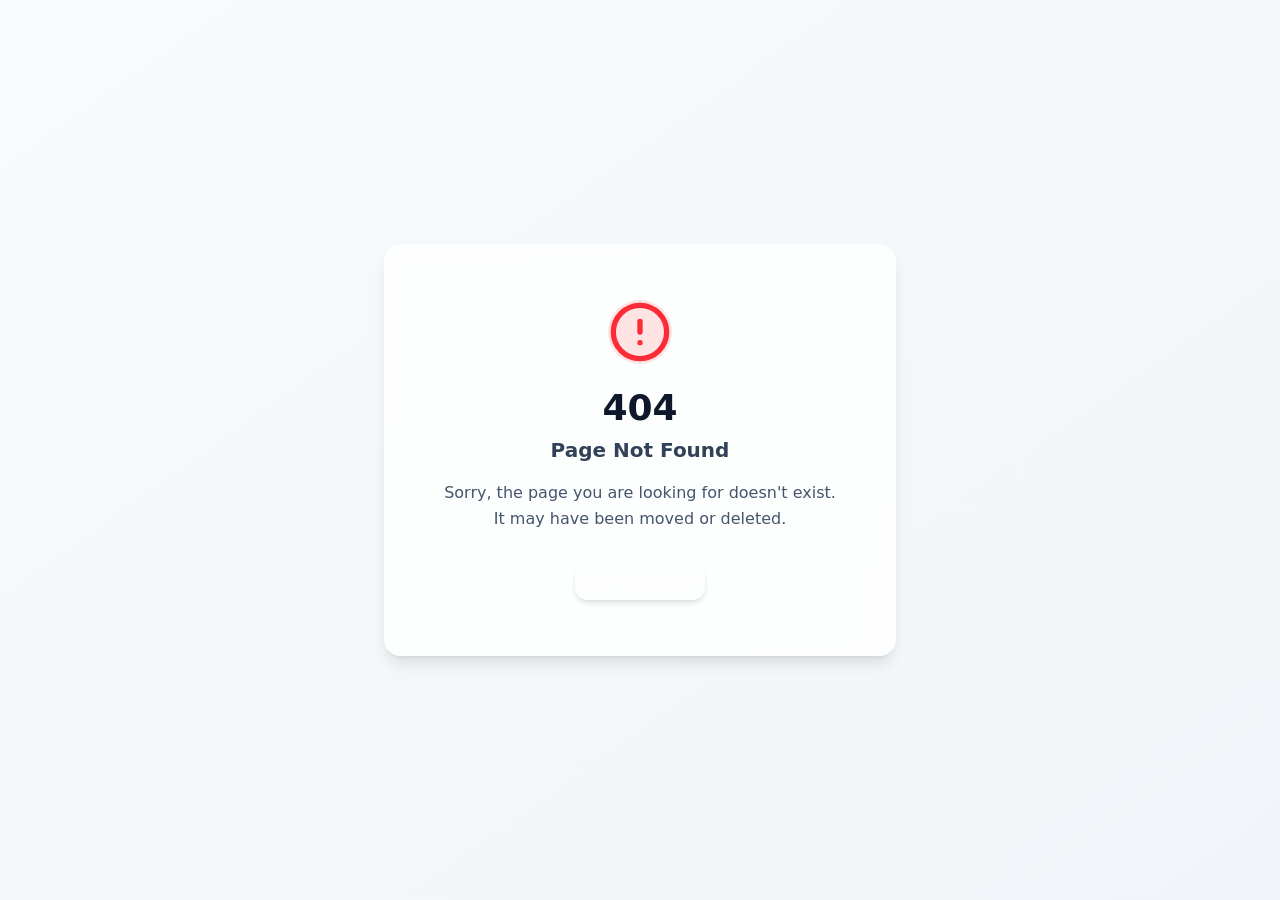
==== commit 276909e5: "Deploy Claude-style Rose tool setup" ====
--- a/index.html
+++ b/index.html
@@ -1,133 +1,77 @@
 <!doctype html>
 <html lang="en">
-<head>
-  <meta charset="utf-8" />
-  <meta name="viewport" content="width=device-width, initial-scale=1" />
-  <meta name="theme-color" content="#f6f0e8" />
-  <title>Rose Workground</title>
-  <style>
-    :root{--paper:#f6f0e8;--surface:#fbf7f0;--ink:#19130f;--muted:#746a61;--line:rgba(25,19,15,.12);--line-strong:rgba(25,19,15,.22);--accent:#ff5722;--shadow:0 28px 90px rgba(54,35,20,.12)}
-    *{box-sizing:border-box}html,body{margin:0;min-height:100%}body{min-height:100vh;background:var(--paper);color:var(--ink);font-family:Inter,ui-sans-serif,system-ui,-apple-system,BlinkMacSystemFont,"Segoe UI",sans-serif;overflow:hidden}button,input,select,textarea{font:inherit}button{cursor:pointer}
-    .shell{width:100vw;height:100vh;display:grid;grid-template-rows:58px 1fr;background:var(--paper)}
-    .top{display:grid;grid-template-columns:1fr auto 1fr;align-items:center;gap:18px;padding:0 22px;border-bottom:1px solid var(--line);background:rgba(251,247,240,.86);backdrop-filter:blur(18px);position:relative;z-index:5}.brand{display:flex;align-items:center;gap:10px;font-weight:720;letter-spacing:-.02em}.brand i{width:22px;height:22px;border-radius:50%;background:radial-gradient(circle at 35% 25%,#fff 0 12%,#ffb49b 20%,var(--accent) 62%,#9a2b12)}.sections{justify-self:center;display:flex;align-items:center;gap:4px;padding:4px;border:1px solid var(--line);border-radius:999px;background:rgba(255,250,243,.72)}.section-tab{height:30px;border:0;border-radius:999px;background:transparent;color:#6d6259;padding:0 12px;font-size:13px}.section-tab.active{background:#fff;color:#19130f;box-shadow:0 6px 18px rgba(44,31,20,.08)}.top-actions{justify-self:end;display:flex;align-items:center;gap:9px}.chip{height:34px;border:1px solid var(--line);border-radius:999px;background:#fffaf3;color:#594f47;padding:0 12px;font-size:13px}.meta-chip{height:30px;background:transparent;color:#9a9087;border-color:rgba(25,19,15,.08);font-size:11px;padding:0 10px;letter-spacing:.01em}.meta-chip:hover{background:#fffaf3;color:#5f554d}.publish-top{height:34px;border:0;border-radius:999px;background:#19130f;color:#fff;padding:0 14px;font-size:13px;box-shadow:0 10px 26px rgba(25,19,15,.16)}
-    .app{min-height:0;display:grid;grid-template-columns:minmax(460px,52vw) minmax(430px,1fr)}.app.page-mode{grid-template-columns:1fr}.app.page-mode .right{display:none}.app.page-mode .llm{border-right:0;background:var(--paper);grid-template-rows:1fr}.app.page-mode .composer-wrap{display:none}.app.page-mode .thread{justify-content:flex-start;padding:46px clamp(24px,6vw,86px)}
-    .llm{height:calc(100vh - 58px);min-width:0;background:radial-gradient(circle at 17% 18%,rgba(255,87,34,.07),transparent 32%),var(--surface);border-right:1px solid var(--line);display:grid;grid-template-rows:1fr auto auto;overflow:hidden}.thread{overflow:auto;padding:clamp(28px,5vw,72px) clamp(24px,5vw,76px) 24px;display:flex;flex-direction:column;justify-content:center;gap:24px;min-height:0}.empty{width:100%;max-width:720px;margin:0 auto}.empty h1{margin:0;font-family:ui-serif,Georgia,"Times New Roman",serif;font-size:clamp(48px,5.8vw,86px);line-height:.94;letter-spacing:-.066em;font-weight:520}.turn{width:min(720px,100%);margin:0 auto;display:grid;gap:8px}.turn.user{justify-items:end}.role{color:#8b8178;font-size:11px;letter-spacing:.12em;text-transform:uppercase;font-weight:780}.bubble{width:fit-content;max-width:100%;border-radius:20px;padding:14px 16px;font-size:15px;line-height:1.48;white-space:pre-wrap}.assistant .bubble{background:rgba(255,255,255,.66);border:1px solid rgba(25,19,15,.09);color:#2c231d}.user .bubble{background:#19130f;color:white}.assistant .bubble.typing:after{content:"";display:inline-block;width:7px;height:1.1em;margin-left:3px;background:#6f655c;border-radius:999px;vertical-align:-.2em;animation:blink .62s steps(1,end) infinite}.bubble.thinking{min-width:138px;color:#645a51}.thinking-line{display:inline-flex;align-items:center;gap:9px}.thinking-orb{width:16px;height:16px;border-radius:50%;background:conic-gradient(from 0deg,#19130f,#d8cfc5,#19130f);animation:spin .8s linear infinite;position:relative}.thinking-orb:after{content:"";position:absolute;inset:3px;border-radius:50%;background:#fffaf3}.thinking-dots{display:inline-flex;gap:3px}.thinking-dots i{width:4px;height:4px;border-radius:50%;background:#7b7168;animation:dotPulse .9s ease-in-out infinite}.thinking-dots i:nth-child(2){animation-delay:.12s}.thinking-dots i:nth-child(3){animation-delay:.24s}@keyframes blink{50%{opacity:.18}}@keyframes spin{to{transform:rotate(360deg)}}@keyframes dotPulse{0%,80%,100%{opacity:.25;transform:translateY(0)}40%{opacity:1;transform:translateY(-3px)}}
-    .composer-wrap{padding:0 clamp(16px,3vw,42px) clamp(16px,3vw,32px)}.composer{width:100%;max-width:none;margin:0;border:1px solid var(--line-strong);border-radius:24px;background:#fffaf3;box-shadow:0 18px 55px rgba(54,35,20,.13);overflow:hidden}.composer textarea{width:100%;min-height:76px;max-height:180px;resize:none;border:0;outline:0;background:transparent;color:var(--ink);padding:20px 20px 10px;line-height:1.45;font-size:16px;display:block}.composer textarea::placeholder{color:#8d837a}.bar{height:52px;display:flex;align-items:center;justify-content:space-between;gap:12px;padding:0 12px 12px}.bar-left,.bar-right{display:flex;align-items:center;gap:8px;min-width:0}.icon,.tool,.model,.send{border:1px solid var(--line);background:transparent;color:#5a5149;height:36px;border-radius:999px;display:inline-flex;align-items:center;justify-content:center;white-space:nowrap}.icon{width:36px;font-size:22px;line-height:1}.tool{padding:0 13px;font-size:13px}.model{padding:0 12px;font-size:13px;max-width:190px;overflow:hidden;text-overflow:ellipsis}.send{width:36px;background:var(--ink);color:white;border-color:var(--ink);font-size:18px}.mode{color:#9a9087;font-size:12px;padding:0 4px}
-    .right{height:calc(100vh - 58px);min-width:0;display:grid;grid-template-rows:1fr;background:radial-gradient(circle at 50% 22%,rgba(255,87,34,.11),transparent 34%),linear-gradient(135deg,#f7f1e8,#efe5d8);overflow:hidden}.preview{min-height:0;display:grid;place-items:center;position:relative;padding:24px}.widget-slot{width:min(430px,100%);min-height:560px;position:relative;z-index:1}#rose-workground-widget{width:100%;min-height:560px;position:relative}
-    .page{width:min(1120px,100%);margin:0 auto;display:grid;gap:22px}.page-head{display:flex;align-items:flex-end;justify-content:space-between;gap:18px;padding-bottom:18px;border-bottom:1px solid var(--line)}.page-kicker{font-size:12px;font-weight:820;letter-spacing:.12em;text-transform:uppercase;color:#8b8178}.page h1{margin:5px 0 0;font-size:44px;line-height:.96;letter-spacing:-.045em}.page p{margin:0;color:#736960}.page-grid{display:grid;grid-template-columns:repeat(2,minmax(0,1fr));gap:14px}.card{border:1px solid rgba(25,19,15,.1);background:rgba(255,255,255,.62);border-radius:20px;padding:16px;display:grid;gap:12px}.card h3{margin:0;font-size:16px;letter-spacing:-.02em}.card small{color:#766c63;line-height:1.35}.row{display:grid;gap:6px}.row label{font-size:12px;font-weight:760;color:#786e65}.input,.select,.area{width:100%;border:1px solid var(--line);border-radius:13px;background:#fffaf3;color:var(--ink);padding:10px 12px;outline:0}.area{min-height:74px;resize:vertical}.toggle-row{display:flex;align-items:center;justify-content:space-between;gap:14px;border-top:1px solid rgba(25,19,15,.08);padding-top:11px}.toggle{width:44px;height:26px;border:0;border-radius:999px;background:#d8cfc5;position:relative}.toggle:after{content:"";position:absolute;top:3px;left:3px;width:20px;height:20px;border-radius:50%;background:white;transition:.18s ease}.toggle.on{background:#19130f}.toggle.on:after{left:21px}.save{height:38px;border:0;border-radius:999px;background:#19130f;color:white;padding:0 16px;justify-self:start}.status{display:flex;gap:8px;flex-wrap:wrap}.pill{border:1px solid var(--line);border-radius:999px;background:#fffaf3;padding:6px 10px;font-size:12px;color:#675d54}.pill.on{background:#19130f;color:white;border-color:#19130f}.api-key-card{grid-column:1/-1}.key-form{display:grid;grid-template-columns:minmax(0,1fr) auto;gap:10px}.key-list{display:grid;gap:8px}.key-row{display:flex;align-items:center;justify-content:space-between;gap:12px;border:1px solid rgba(25,19,15,.09);background:#fffaf3;border-radius:15px;padding:11px 12px}.key-meta b{display:block;font-size:13px}.key-meta span{display:block;margin-top:3px;color:#746a61;font-size:12px}.key-actions{display:flex;gap:8px;align-items:center}.ghost,.danger{height:34px;border-radius:999px;padding:0 12px;font-size:12px;border:1px solid var(--line);background:#fff;color:#4f453d}.danger{color:#b42318;border-color:#f2b8af;background:#fff7f3}.secret-box{display:none;border:1px solid rgba(255,87,34,.24);background:#fff4ec;color:#7a2e0e;border-radius:15px;padding:12px;font-size:13px;font-weight:780;word-break:break-all}.secret-box.show{display:block}.secret-box code{display:block;margin:7px 0 10px;color:#19130f}.settings-note{color:#8b8178;font-size:12px;line-height:1.35}.knowledge-card{grid-column:1/-1}.knowledge-form{display:grid;gap:10px}.knowledge-list{display:grid;gap:8px}.knowledge-row{display:flex;align-items:flex-start;justify-content:space-between;gap:12px;border:1px solid rgba(25,19,15,.09);background:#fffaf3;border-radius:15px;padding:12px}.knowledge-row span{white-space:pre-wrap;color:#3c332c;font-size:13px;line-height:1.4}.knowledge-row small{display:block;margin-top:6px}.knowledge-actions{flex:0 0 auto}@media(max-width:640px){.key-form{grid-template-columns:1fr}.key-row{display:grid}.key-actions{justify-content:flex-start}}.suggestion{width:100%;height:100%;text-align:left;border:1px solid rgba(25,19,15,.1);background:rgba(255,255,255,.62);border-radius:18px;padding:14px 15px;display:grid;grid-template-columns:auto 1fr;gap:12px}.suggestion:hover,.card:hover{background:#fff}.rank{width:28px;height:28px;border-radius:50%;display:grid;place-items:center;background:#19130f;color:#fff;font-size:12px;font-weight:780}.suggestion b{display:block;font-size:15px;letter-spacing:-.02em}.suggestion span{display:block;margin-top:3px;color:#776d64;font-size:13px;line-height:1.35}.suggestion.high{border-color:rgba(255,87,34,.22);box-shadow:0 12px 30px rgba(255,87,34,.07)}.suggestion.alert{border-color:rgba(205,80,32,.32);background:#fff7f2}.suggestion.alert .rank{background:#c94d20}.connect-panel{border:1px solid rgba(25,19,15,.12);background:#fffaf3;border-radius:20px;padding:16px;display:grid;gap:12px}.connect-head{display:flex;align-items:center;justify-content:space-between;gap:12px}.connect-head b{font-size:16px;display:flex;align-items:center;gap:8px}.app-logo.mini{width:32px;height:32px;border-radius:10px}.app-logo.mini img{width:20px;height:20px}.connect-head span{font-size:12px;color:#746a61}.connect-grid{display:grid;grid-template-columns:repeat(2,minmax(0,1fr));gap:10px}.connector{border:1px solid rgba(25,19,15,.1);border-radius:16px;background:white;padding:12px;text-align:left}.connector b{display:block;font-size:14px}.connector span{display:block;margin-top:3px;color:#776d64;font-size:12px;line-height:1.3}.connect-cta{height:34px;border:0;border-radius:999px;background:#19130f;color:white;padding:0 12px;font-size:12px;justify-self:start}.suggestions-page{width:min(1280px,100%)}.suggestions-board{display:grid;grid-template-columns:330px 1fr;gap:18px;align-items:start}.priority-rail{position:sticky;top:0;display:grid;gap:10px}.rail-card{border:1px solid rgba(25,19,15,.1);border-radius:20px;background:#fffaf3;padding:16px;display:grid;gap:8px}.rail-card b{font-size:14px}.rail-card span{font-size:12px;color:#766c63;line-height:1.35}.suggestion-groups{display:grid;grid-template-columns:repeat(2,minmax(0,1fr));gap:14px}.sug-group{border:1px solid rgba(25,19,15,.1);border-radius:22px;background:rgba(255,255,255,.48);padding:14px;display:grid;gap:10px}.sug-group h3{margin:0;font-size:14px;letter-spacing:.02em;text-transform:uppercase;color:#6f655c}.sug-card{width:100%;text-align:left;border:1px solid rgba(25,19,15,.09);border-radius:17px;background:#fffaf3;padding:13px;display:grid;gap:7px}.sug-card:hover{background:#fff}.sug-top{display:flex;align-items:center;justify-content:space-between;gap:10px}.sug-card b{font-size:15px;letter-spacing:-.02em}.sug-card span{font-size:13px;line-height:1.35;color:#776d64}.tag{border:1px solid rgba(25,19,15,.11);border-radius:999px;padding:4px 8px;font-size:11px;color:#6c6259;background:white}.tag.hot{background:#19130f;color:white;border-color:#19130f}.tag.ai{background:#fff1e9;color:#9b3a16;border-color:rgba(255,87,34,.22)}.leader-head{display:grid;grid-template-columns:72px 40px 1fr auto;gap:12px;align-items:center;padding:0 4px 4px;color:#8a8077;font-size:11px;font-weight:820;letter-spacing:.1em;text-transform:uppercase}.sug-card{grid-template-columns:58px 38px 1fr auto;align-items:center}.rank-col{font-size:13px;font-weight:820;color:#6f655c}.app-logo{width:38px;height:38px;border-radius:13px;display:grid;place-items:center;background:#fff;border:1px solid rgba(25,19,15,.1);font-size:15px;font-weight:900;box-shadow:0 8px 20px rgba(54,35,20,.06);overflow:hidden}.app-logo img{width:23px;height:23px;object-fit:contain;display:block}.logo-hubspot{color:#ff5c35}.logo-gmail{color:#d93025}.logo-calendar{color:#1a73e8}.logo-slack{color:#4a154b}.logo-sheets{color:#0f9d58}.logo-zendesk{color:#03363d}.logo-phone{color:#0f172a}.logo-rose{color:#c94d20}.score{font-size:12px;font-weight:820;color:#19130f;background:#fff;border:1px solid rgba(25,19,15,.1);border-radius:999px;padding:6px 9px;white-space:nowrap}.score.hot{background:#19130f;color:#fff;border-color:#19130f}.sug-meta{display:grid;gap:4px}.suggestions-page .page-head{align-items:center}.onboard-summary{display:flex;gap:8px;flex-wrap:wrap;justify-content:flex-end}.onboard-summary .pill{background:#fff;color:#675d54}.onboard-summary .pill.on{background:#19130f;color:#fff;border-color:#19130f}.rail-card strong{font-size:28px;letter-spacing:-.06em}.rail-card ol{margin:0;padding-left:18px;color:#766c63;font-size:12px;line-height:1.55}.launch-panel{border:1px solid rgba(25,19,15,.1);border-radius:26px;background:linear-gradient(135deg,#fffaf3,#fff4ea);padding:20px;display:grid;grid-template-columns:210px 1fr 260px;gap:18px;box-shadow:0 20px 60px rgba(54,35,20,.08)}.launch-score{display:grid;gap:8px}.score-big{font-size:56px;line-height:.9;letter-spacing:-.07em;font-weight:820}.score-label{font-size:12px;letter-spacing:.12em;text-transform:uppercase;color:#8a8077;font-weight:820}.blockers{display:grid;gap:8px}.blocker{display:flex;align-items:center;gap:8px;color:#5f554d;font-size:13px}.dot{width:8px;height:8px;border-radius:50%;background:#c94d20}.dot.ok{background:#2f6b45}.next-actions{display:grid;gap:8px}.next-actions button,.filter{height:34px;border:1px solid var(--line);border-radius:999px;background:white;color:#362c25;padding:0 12px;font-size:12px;font-weight:720}.next-actions button.primary{background:#19130f;color:white;border-color:#19130f}.filters{display:flex;gap:8px;flex-wrap:wrap}.filter.active{background:#19130f;color:#fff;border-color:#19130f}.sug-card.hidden{display:none}.sug-card[data-status="Done"]{opacity:.62}.sug-card[data-status="Done"] .score{background:#e9f3ea;color:#2f6b45}.status-chip{font-size:11px;border-radius:999px;padding:4px 8px;background:#f3eee7;color:#6c6259;border:1px solid rgba(25,19,15,.08)}.status-chip.need{background:#fff7f2;color:#a1431e}.status-chip.connect{background:#eef5ff;color:#1d4ed8}.sug-top .labels{display:flex;gap:6px;align-items:center;flex-wrap:wrap}.app.page-mode .toast{left:50%}@media(max-width:1000px){.launch-panel{grid-template-columns:1fr}.next-actions{grid-template-columns:repeat(2,minmax(0,1fr))}}/* cleaner Apollo-style suggestions */.suggestions-page{width:min(1040px,100%)}.suggestions-page .page-head{padding-bottom:14px}.suggestions-page .page-head h1{font-size:40px}.launch-panel{grid-template-columns:150px minmax(0,1fr) 220px;padding:18px;border-radius:24px}.score-big{font-size:48px}.blockers b{font-size:14px}.blocker{font-size:12.5px}.next-actions button{justify-content:center}.filters{position:sticky;top:0;z-index:5;background:rgba(246,240,232,.9);backdrop-filter:blur(10px);padding:8px 0}.suggestions-board{display:block}.priority-rail{display:none}.suggestion-groups{grid-template-columns:1fr;gap:12px}.sug-group{border:0;background:transparent;padding:0;gap:8px}.sug-group h3{padding:16px 2px 4px;font-size:12px;color:#8a8077}.leader-head{grid-template-columns:54px 44px minmax(0,1fr) 68px;padding:0 14px 4px;font-size:10px}.sug-card{grid-template-columns:54px 44px minmax(0,1fr) 68px;padding:12px 14px;border-radius:16px;background:rgba(255,250,243,.78);box-shadow:none}.sug-card:hover{transform:translateY(-1px);box-shadow:0 10px 24px rgba(54,35,20,.06)}.rank-col{font-size:12px;color:#8a8077}.app-logo{width:36px;height:36px;border-radius:12px}.app-logo img{width:22px;height:22px}.sug-top{align-items:flex-start}.sug-top b{line-height:1.15}.sug-card span{font-size:12.5px}.labels{justify-content:flex-end}.tag,.status-chip{font-size:10.5px;padding:3px 7px}.score{justify-self:end;font-size:11px;padding:5px 8px}@media(max-width:1180px){.suggestions-page{width:min(860px,100%)}.launch-panel{grid-template-columns:1fr;gap:12px}.next-actions{grid-template-columns:repeat(2,minmax(0,1fr))}.leader-head{display:none}.sug-card{grid-template-columns:46px 40px minmax(0,1fr);position:relative}.sug-card .score{position:absolute;right:12px;top:12px}.sug-meta{padding-right:58px}.filters{top:0}.suggestions-page .page-head{align-items:flex-start;flex-direction:column}.onboard-summary{justify-content:flex-start}}/* premium launch queue polish */.suggestions-page{width:min(1080px,100%)}.suggestions-page .page-head{border:0;padding-bottom:4px}.suggestions-page .page-kicker{color:#9c8f83}.suggestions-page .page-head h1{font-size:46px;letter-spacing:-.06em}.launch-panel{background:rgba(255,250,243,.78);border-color:rgba(25,19,15,.09);box-shadow:0 18px 50px rgba(54,35,20,.07);grid-template-columns:190px minmax(0,1fr) 250px}.launch-score{border-right:1px solid rgba(25,19,15,.08);padding-right:18px}.progress{height:8px;border-radius:999px;background:#ece2d7;overflow:hidden}.progress i{display:block;height:100%;width:72%;background:#19130f;border-radius:inherit}.blockers{padding:0 4px}.blocker{border:1px solid rgba(25,19,15,.08);background:#fffaf3;border-radius:12px;padding:9px 10px}.next-actions button{text-align:left;display:flex;align-items:center;justify-content:space-between}.next-actions button:after{content:'→';opacity:.55}.queue-shell{border:1px solid rgba(25,19,15,.09);border-radius:24px;background:rgba(255,255,255,.42);overflow:hidden}.suggestion-groups{gap:0}.sug-group{border-bottom:1px solid rgba(25,19,15,.075);padding:0}.sug-group:last-child{border-bottom:0}.sug-group h3{display:flex;align-items:center;gap:10px;margin:0;padding:14px 16px;background:rgba(255,250,243,.52);border-bottom:1px solid rgba(25,19,15,.06)}.sug-group h3:after{content:'';height:1px;background:rgba(25,19,15,.08);flex:1}.sug-card{border:0;border-bottom:1px solid rgba(25,19,15,.055);border-radius:0;background:transparent;grid-template-columns:54px 42px minmax(0,1fr) 112px 66px 62px;padding:13px 16px}.sug-card:last-child{border-bottom:0}.sug-card:hover{transform:none;background:#fffaf3;box-shadow:none}.action-pill{justify-self:end;border:1px solid rgba(25,19,15,.1);border-radius:999px;padding:5px 9px;background:#fff;color:#40362e;font-size:11px;font-weight:820}.sug-card:hover .action-pill{background:#19130f;color:#fff}.status-chip{justify-self:end;white-space:nowrap;text-align:center}.leader-head{grid-template-columns:54px 42px minmax(0,1fr) 112px 66px 62px;padding:10px 16px;background:#fffaf3;border-bottom:1px solid rgba(25,19,15,.06);position:sticky;top:50px;z-index:3}.filters{position:static;margin-top:2px;padding:0;background:transparent}.filter{height:32px}.onboard-summary .pill{height:30px;display:inline-flex;align-items:center}@media(max-width:1180px){.launch-panel{grid-template-columns:1fr}.launch-score{border-right:0;border-bottom:1px solid rgba(25,19,15,.08);padding:0 0 12px}.queue-shell{border-radius:20px}.leader-head{display:none}.sug-card{grid-template-columns:42px 40px minmax(0,1fr) 58px;padding:13px}.sug-card .score{position:static}.sug-card .status-chip{grid-column:3;justify-self:start}.sug-card .action-pill{display:none}.sug-meta{padding-right:0}.sug-top{display:grid;gap:6px}.labels{justify-content:flex-start}}/* simpler start-here suggestions */.suggestions-page{width:min(980px,100%)}.start-note{color:#736960;font-size:14px;margin-top:6px}.launch-panel{grid-template-columns:180px minmax(0,1fr);align-items:center}.launch-panel .next-actions{display:none}.blockers{grid-template-columns:repeat(2,minmax(0,1fr));display:grid}.queue-shell.start-here{margin-top:4px}.queue-title{display:flex;align-items:center;justify-content:space-between;padding:16px;border-bottom:1px solid rgba(25,19,15,.07);background:#fffaf3}.queue-title b{font-size:15px}.queue-title span{font-size:12px;color:#796f66}.more-queue{border:1px solid rgba(25,19,15,.09);border-radius:20px;background:rgba(255,255,255,.35);overflow:hidden}.more-queue summary{cursor:pointer;list-style:none;padding:15px 16px;font-size:13px;font-weight:820;color:#3c332c;background:#fffaf3}.more-queue summary::-webkit-details-marker{display:none}.more-queue summary:after{content:'Show';float:right;color:#8a8077}.more-queue[open] summary:after{content:'Hide'}.more-queue .queue-shell{border:0;border-top:1px solid rgba(25,19,15,.07);border-radius:0}.filters{display:none}.onboard-summary .pill:nth-child(2){display:none}@media(max-width:1180px){.blockers{grid-template-columns:1fr}.launch-panel{grid-template-columns:1fr}}/* CRM chooser refinement */.logo-stack{display:flex;align-items:center}.logo-stack .app-logo{width:30px;height:30px;border-radius:10px;margin-left:-8px}.logo-stack .app-logo:first-child{margin-left:0}.logo-stack .app-logo img{width:18px;height:18px}.start-actions{display:flex;gap:6px;flex-wrap:wrap;margin-top:8px}.start-actions button{border:1px solid rgba(25,19,15,.1);background:#fff;border-radius:999px;padding:6px 9px;font-size:11px;font-weight:800;color:#3e352e}.start-actions button:hover{background:#19130f;color:#fff}.crm-choice .sug-meta>span{font-size:13px}.crm-choice{cursor:default}.crm-choice .action-pill{background:#19130f;color:#fff;white-space:nowrap}@media(max-width:1180px){.crm-choice .start-actions{grid-column:1/-1}.logo-stack .app-logo{width:28px;height:28px}}/* expanded app choices */.crm-choice{grid-template-columns:54px 150px minmax(0,1fr) 96px 66px 62px}.crm-choice .logo-stack{align-self:start;padding-top:2px}.start-actions{max-width:620px}.start-actions button{display:inline-flex;align-items:center;gap:6px}.option-count{display:inline-flex;align-items:center;border:1px solid rgba(25,19,15,.1);background:#fffaf3;border-radius:999px;padding:5px 8px;font-size:11px;font-weight:820;color:#6e635a}.mini-logo{width:14px;height:14px;object-fit:contain;display:inline-block}.option-groups{display:grid;gap:8px;margin-top:9px}.option-label{font-size:10px;text-transform:uppercase;letter-spacing:.1em;color:#9a9087;font-weight:860}@media(max-width:1180px){.crm-choice{grid-template-columns:42px minmax(0,1fr)}.crm-choice .logo-stack{grid-column:2}.crm-choice .sug-meta{grid-column:1/-1}.crm-choice .status-chip,.crm-choice .score{grid-column:1/-1;justify-self:start}.start-actions{max-width:100%}}/* keep app choices visible above the fold */.suggestions-page{gap:16px}.suggestions-page .page-head h1{font-size:42px}.suggestions-page .page-head{margin-top:-6px}.launch-panel{padding:12px 16px;grid-template-columns:130px minmax(0,1fr);border-radius:20px}.launch-score{gap:5px}.score-big{font-size:38px}.progress{height:6px}.launch-score p{font-size:12px;line-height:1.15}.blockers{gap:7px}.blocker{padding:7px 9px;font-size:12px}.queue-title{padding:12px 16px}.leader-head{padding:8px 16px}.crm-choice{padding-top:12px;padding-bottom:12px}.option-groups{gap:6px;margin-top:6px}.start-actions button{padding:5px 8px}.mini-logo{width:13px;height:13px}.option-label{font-size:9.5px;margin-bottom:4px}/* command states */.backend-pill{display:inline-flex;align-items:center;gap:6px;border:1px solid rgba(25,19,15,.1);border-radius:999px;background:#fffaf3;color:#5f554d;font-size:11px;font-weight:820;padding:5px 9px;margin-top:10px}.backend-pill i{width:7px;height:7px;border-radius:50%;background:#9ca3af}.backend-pill.live i{background:#10b981;box-shadow:0 0 0 4px rgba(16,185,129,.12)}.backend-pill.warn i{background:#f59e0b}.context-line{font-size:12px;color:#766c63;margin-top:6px}.logo-preview{width:34px;height:34px;border-radius:12px;background:#fff;border:1px solid rgba(25,19,15,.1);display:grid;place-items:center;overflow:hidden}.logo-preview img{width:100%;height:100%;object-fit:contain;padding:5px}.theme-swatch{display:flex;gap:4px}.theme-swatch i{width:14px;height:14px;border-radius:50%;border:1px solid rgba(25,19,15,.15)}.toast{position:fixed;left:calc(26vw);bottom:24px;transform:translateX(-50%) translateY(12px);opacity:0;pointer-events:none;padding:9px 13px;border-radius:999px;background:rgba(25,19,15,.92);color:white;font-size:13px;transition:.22s ease;z-index:20}.toast.show{opacity:1;transform:translateX(-50%) translateY(0)}.app.page-mode~.toast{left:50%}
-    .connect-chat-card{width:min(520px,100%);margin:0 auto 0;border:1px solid rgba(25,19,15,.12);background:rgba(255,255,255,.72);border-radius:22px;padding:14px;display:grid;grid-template-columns:auto 1fr auto;align-items:center;gap:13px;box-shadow:0 18px 45px rgba(54,35,20,.10)}.connect-chat-card.connected{border-color:rgba(47,107,69,.28);background:rgba(255,255,255,.88)}.connect-chat-card .app-logo{width:42px;height:42px}.connect-chat-card b{display:block;font-size:15px}.connect-chat-card span{display:block;color:#71675e;font-size:12px;margin-top:2px}.connect-now{height:36px;border:0;border-radius:999px;background:#19130f;color:white;padding:0 14px;font-size:13px;font-weight:780;white-space:nowrap}.connect-now:disabled{background:#e9ded4;color:#6f6258}.connect-now:hover{transform:translateY(-1px)}
-    @media(max-width:900px){body{overflow:auto}.shell{height:auto;min-height:100vh}.top{height:auto;min-height:58px;display:flex;flex-direction:column;align-items:flex-start;padding:14px 16px}.sections{justify-self:start}.app,.app.page-mode{grid-template-columns:1fr}.llm{height:min(680px,calc(100vh - 58px));border-right:0;border-bottom:1px solid var(--line)}.app.page-mode .llm{height:auto;min-height:760px}.right{height:auto;min-height:720px}.page-grid,.suggestion-groups{grid-template-columns:1fr}.suggestions-board{grid-template-columns:1fr}.priority-rail{position:static}.empty h1{font-size:46px}.toast{left:50%}}
-  </style>
-</head>
-<body>
-  <main class="shell" data-build="jack-blank-1">
-    <header class="top">
-      <div class="brand"><i></i><span>Rose Workground</span></div>
-      <div></div>
-      <div class="top-actions"><button class="chip meta-chip" type="button" id="contextMeta">0 KB ctx · 0 conn</button><button class="chip" type="button" id="draftChip">Draft v3</button><button class="chip" type="button" id="settingsTop">Settings</button><button class="publish-top" id="publishTop" type="button">Publish</button></div>
-    </header>
-    <section class="app">
-      <section class="llm" aria-label="Rose command workground">
-        <div class="thread" id="messages"><div class="empty" id="emptyState"><h1>What should Rose change?</h1></div></div>
-        <form class="composer-wrap" id="commandForm"><div class="composer"><textarea id="commandInput" rows="1" placeholder="Tell the builder what to change…"></textarea><div class="bar"><div class="bar-left"><button class="icon" id="attachDoc" type="button" aria-label="Add document">+</button><input id="docInput" type="file" accept=".txt,.md,.csv,.json,.html,.htm,.xml" multiple hidden><button class="tool" type="button">Tools</button></div><div class="bar-right"><span class="mode" id="modeText">Draft preview</span><button class="model" type="button">Config Editor</button><button class="send" aria-label="Send" type="submit">↑</button></div></div></div></form>
-      </section>
-      <aside class="right" aria-label="Rose preview and publishing"><div class="preview"><div class="widget-slot"><div id="rose-workground-widget" aria-label="Rose widget workground"></div></div></div></aside>
-    </section>
-  </main>
-  <div class="toast" id="toast">Preview updated</div>
-  <script src="/rose-dashboard-preview/wildrose-widget-sandbox-draft-runtime-1.js" data-api-base="https://wildrose-widget.wildeautomations.com" data-title="Rose" data-build="theme-controls-1" data-accent="#ff5722" data-mount="#rose-workground-widget" data-inline="true"></script>
-  <script>
-    const app=document.querySelector('.app'),messages=document.getElementById('messages'),form=document.getElementById('commandForm'),input=document.getElementById('commandInput'),modeText=document.getElementById('modeText'),toast=document.getElementById('toast'),draftChip=document.getElementById('draftChip'),contextMeta=document.getElementById('contextMeta');
-    const accountTokenFromUrl=new URLSearchParams(location.search).get('token');
-    if(accountTokenFromUrl){localStorage.setItem('roseDashboardToken',accountTokenFromUrl);try{history.replaceState(null,'',location.pathname)}catch{}}
-    const savedClientSettings=JSON.parse(localStorage.getItem('roseClientSettings')||'{}');
-    const state={name:'Rose',accent:'#ff5722',secondary:'#ffb49b',accentLabel:'Wildrose orange',description:'AI intake assistant',background:'#fffaf3',text:'#23130e',bubble:'rgba(255,255,255,.54)',button:'#ff5722',logoUrl:'',logoPrompt:''};
-    const chatHistory=JSON.parse(localStorage.getItem('roseCommandHistory')||'[]'),savedContext=JSON.parse(localStorage.getItem('roseSavedContext')||'[]');
-    const settings={businessName:savedClientSettings.businessName||'Company name',website:savedClientSettings.website||'company.com',ownerName:savedClientSettings.ownerName||'Owner name',ownerEmail:savedClientSettings.ownerEmail||'owner@company.com',backupEmail:savedClientSettings.backupEmail||'',phone:savedClientSettings.phone||'',knowledge:JSON.parse(localStorage.getItem('rosePreviewKnowledge')||'[]'),apiKeys:JSON.parse(localStorage.getItem('rosePreviewApiKeys')||'[]')};
-    const flagged=JSON.parse(localStorage.getItem('roseDraftConnections')||'[]').filter(x=>x.kind==='flag').map(x=>x.label),connectionQueue=JSON.parse(localStorage.getItem('roseDraftConnections')||'[]').filter(x=>x.kind!=='flag').map(x=>x.provider),connectedConnections=JSON.parse(localStorage.getItem('roseConnectedConnections')||'[]'),pendingDocuments=[];
-    let draftSaveTimer=null,lastDraftSavedAt='';
-    const colors={blue:['#2563eb','blue'],cobalt:['#2563eb','blue'],navy:['#1d4ed8','navy'],green:['#2f6b45','moss green'],moss:['#2f6b45','moss green'],purple:['#7c3aed','purple'],plum:['#6d3a7a','plum'],gold:['#c8922a','gold'],orange:['#ff5722','Wildrose orange'],wildrose:['#ff5722','Wildrose orange'],red:['#e23b2e','red'],pink:['#d9468f','pink'],black:['#19130f','black'],yellow:['#facc15','yellow'],amber:['#f59e0b','amber'],white:['#ffffff','white'],cream:['#fffaf3','cream'],gray:['#6b7280','gray'],grey:['#6b7280','gray']};
-    const connectorCopy={crm:['HubSpot / CRM','Create or update a contact from every qualified lead.'],email:['Gmail','Send owner lead emails and follow-up messages.'],calendar:['Google Calendar','Check booking rules and create follow-up events.'],phone:['SMS / phone alerts','Trigger instant hot-lead alerts through the phone connector.'],slack:['Slack','Post lead alerts into the right team channel.']};
-    function notify(text){toast.textContent=text;toast.classList.add('show');clearTimeout(window.__roseToast);window.__roseToast=setTimeout(()=>toast.classList.remove('show'),1300)}
-    function saveCommandMemory(){localStorage.setItem('roseCommandHistory',JSON.stringify(chatHistory.slice(-12)));localStorage.setItem('roseSavedContext',JSON.stringify(savedContext.slice(-40)))}
-    function esc(s){return String(s||'').replace(/[<>&]/g,c=>({'<':'&lt;','>':'&gt;','&':'&amp;'}[c]))}
-    function refreshContextStrip(){const notes=settings.knowledge.filter(n=>!n.revokedAt),conn=[...new Set(connectionQueue)].filter(Boolean);const chars=notes.reduce((n,x)=>n+String(x.text||'').length,0),kb=chars?Math.max(1,Math.ceil(chars/1024)):0;if(contextMeta){contextMeta.textContent=`${kb} KB ctx · ${conn.length} conn`;contextMeta.title=`${notes.length} context note${notes.length===1?'':'s'} · ${chars.toLocaleString()} characters · ${conn.length} connection${conn.length===1?'':'s'}`;contextMeta.onclick=()=>showSection('Settings')}}
-    function readDocFile(file){return new Promise((resolve,reject)=>{const reader=new FileReader();reader.onload=()=>resolve({name:file.name,text:String(reader.result||'').slice(0,12000)});reader.onerror=()=>reject(reader.error||new Error('Could not read file'));reader.readAsText(file)})}
-    async function attachDocuments(files){const list=[...files].slice(0,5);for(const f of list){if(f.size>500000){notify(`${f.name} is too large`);continue}try{pendingDocuments.push(await readDocFile(f));notify(`Attached ${f.name}`)}catch{notify(`Could not read ${f.name}`)}}}
-    function roseCommandApi(){return new URLSearchParams(location.search).get('api')||localStorage.getItem('roseCommandApi')||'https://wildrose-widget.wildeautomations.com/api/rose/command'}
-    function typeBubble(bubble,text){if(matchMedia('(prefers-reduced-motion: reduce)').matches){bubble.textContent=text;return}const tokens=String(text).match(/\S+\s*/g)||[''];let i=0;bubble.textContent='';bubble.classList.remove('thinking');bubble.classList.add('typing');const tick=()=>{bubble.textContent+=tokens.slice(i,i+2).join('');i+=2;messages.scrollTop=messages.scrollHeight;if(i<tokens.length)setTimeout(tick,18);else bubble.classList.remove('typing')};setTimeout(tick,60)}
-    function makeTurn(role){document.querySelectorAll('.section-panel,.page').forEach(el=>el.remove());const empty=document.getElementById('emptyState');empty?.remove();const turn=document.createElement('div');turn.className=`turn ${role}`;const label=document.createElement('div');label.className='role';label.textContent=role==='user'?'You':'Builder';const bubble=document.createElement('div');bubble.className='bubble';turn.append(label,bubble);messages.appendChild(turn);messages.style.justifyContent='flex-start';messages.scrollTop=messages.scrollHeight;return bubble}
-    function addThinking(){const bubble=makeTurn('assistant');bubble.classList.add('thinking');bubble.innerHTML='<span class="thinking-line"><span class="thinking-orb"></span><span>Thinking</span><span class="thinking-dots"><i></i><i></i><i></i></span></span>';return bubble}
-    function finishAssistant(bubble,text){if(!bubble||!bubble.isConnected)return add('assistant',text);bubble.className='bubble';typeBubble(bubble,text);modeText.textContent='Draft preview'}
-    function add(role,text){const bubble=makeTurn(role);if(role==='assistant')typeBubble(bubble,text);else bubble.textContent=text}
-    function soft(hex){const n=parseInt(hex.replace('#',''),16),mix=v=>Math.round(v+(255-v)*.55);return '#'+[mix((n>>16)&255),mix((n>>8)&255),mix(n&255)].map(v=>v.toString(16).padStart(2,'0')).join('')}
-    function readable(hex){const n=parseInt(hex.replace('#',''),16),r=(n>>16)&255,g=(n>>8)&255,b=n&255;return (r*299+g*587+b*114)/1000>150?'#18120f':'#f8fafc'}
-    function colorHits(command){const found=[];for(const[name,[hex,label]]of Object.entries(colors)){if(new RegExp(`\\b${name}\\b`,'i').test(command)&&!found.find(x=>x.hex===hex))found.push({hex,label})}return found}
-    function applyPreview(){const root=document.querySelector('#rose-workground-widget .wr-ai');if(!root)return setTimeout(applyPreview,100);const secondary=state.secondary||soft(state.accent);root.style.background='transparent';root.style.setProperty('--accent',state.accent);root.style.setProperty('--accent-soft',secondary);root.style.setProperty('--rose-bg',state.background);root.style.setProperty('--rose-text',state.text);root.style.setProperty('--rose-muted',state.text==='#f8fafc'?'rgba(248,250,252,.68)':'rgba(24,18,15,.58)');root.style.setProperty('--rose-bubble',state.bubble);root.style.setProperty('--rose-button',state.button||state.accent);root.style.setProperty('--sphere-a',state.accent);root.style.setProperty('--sphere-b',secondary);root.style.color=state.text;document.querySelectorAll('#rose-workground-widget .wr-title h3').forEach(el=>el.textContent=state.name);document.querySelectorAll('#rose-workground-widget .wr-title small').forEach(el=>el.textContent=state.description);document.querySelectorAll('#rose-workground-widget .wr-input').forEach(el=>{el.placeholder=`Ask ${state.name}…`;el.style.color=state.text});document.querySelectorAll('#rose-workground-widget button').forEach(el=>{if(el.textContent?.match(/Start talking|Send|Chat|Voice/)){el.style.borderColor=state.accent}});if(state.logoUrl){const head=document.querySelector('#rose-workground-widget .wr-title');if(head&&!head.querySelector('.logo-preview')){head.insertAdjacentHTML('afterbegin',`<span class="logo-preview"><img src="${state.logoUrl}" alt="${state.name} logo"></span>`)}const img=head?.querySelector('.logo-preview img');if(img)img.src=state.logoUrl}try{window.__roseWorkgroundApplyConfig?.(draftSnapshot())}catch{}modeText.textContent='Draft preview';}
-    function isConnected(slug){return connectedConnections.includes(slug)}
-    function draftSnapshot(){return {appearance:{assistantName:state.name,greetingMessage:state.description,brandPrimary:state.accent,brandAccent:state.secondary||soft(state.accent),backgroundColor:state.background,textColor:state.text,bubbleColor:state.bubble,buttonColor:state.button||state.accent,avatarUrl:state.logoUrl,logoPrompt:state.logoPrompt},settings:{businessName:settings.businessName,website:settings.website,ownerName:settings.ownerName,ownerEmail:settings.ownerEmail,backupEmail:settings.backupEmail,phone:settings.phone},context:settings.knowledge.filter(n=>!n.revokedAt),connections:[...new Set(connectionQueue)].map(provider=>{const meta=toolMeta(provider);return {provider:meta.slug,label:meta.name,status:isConnected(meta.slug)?'connected':'draft'}}).concat(flagged.map(label=>({provider:'context',label,status:'draft'})))}}
-    function saveDraftLocal(){localStorage.setItem('roseDraftConfig',JSON.stringify(draftSnapshot()));localStorage.setItem('roseDraftConnections',JSON.stringify([...connectionQueue.map(provider=>({provider})),...flagged.map(label=>({kind:'flag',label}))]));localStorage.setItem('roseConnectedConnections',JSON.stringify([...new Set(connectedConnections)]));draftChip.textContent=lastDraftSavedAt?'Draft saved':'Draft unsaved';refreshContextStrip()}
-    async function saveDraftNow(){saveDraftLocal();const token=roseAccountToken();if(!token)return;const r=await fetch('https://wildrose-widget.wildeautomations.com/api/rose-account-draft',{method:'POST',headers:{'Content-Type':'application/json','Authorization':`Bearer ${token}`},body:JSON.stringify({action:'save',draft:draftSnapshot()})});const j=await r.json().catch(()=>({}));if(!r.ok)throw new Error(j.error||'Draft save failed');lastDraftSavedAt=new Date().toISOString();draftChip.textContent='Draft saved';return j}
-    function scheduleDraftSave(){saveDraftLocal();clearTimeout(draftSaveTimer);draftSaveTimer=setTimeout(()=>saveDraftNow().catch(err=>{console.error(err);draftChip.textContent='Draft local'}),450)}
-    function parseName(command){for(const p of[/(?:call|rename|name)\s+(?:the\s+)?(?:assistant|agent|widget|rose|it)?\s*(?:to\s+)?([a-z][a-z\s'-]{1,24})/i,/(?:make\s+(?:it|her|him)\s+called)\s+([a-z][a-z\s'-]{1,24})/i]){const m=command.match(p);if(m)return m[1].split(/\s+and\s+|\s+then\s+|\s*,\s*/i)[0].trim().replace(/\s+/g,' ').replace(/\b\w/g,x=>x.toUpperCase())}return null}
-    function flagUnanswered(command){const cleaned=command.replace(/\b(?:a\s+)?(?:customer|visitor)\s+asked\b|rose can(?:not|'t) answer|can't answer|couldn't answer|doesn't know|unanswered|unknown|add it to missing context/ig,'').replace(/\brose\b/ig,'').replace(/\s+/g,' ').replace(/^\s*(?:a|an|the)\s+/i,'').replace(/\s+(and|but|so)\s*$/i,'').trim();flagged.unshift(cleaned||'Customer asked something Rose could not answer');scheduleDraftSave();refreshContextStrip();notify('Missing context saved')}
-    function queueConnection(kind){const meta=toolMeta(kind),key=meta.name||kind;if(!connectionQueue.map(x=>toolMeta(x).slug).includes(meta.slug))connectionQueue.unshift(key);scheduleDraftSave();notify('Connection saved to draft')}
-    function connectionPrompt(kind){return kind==='email'?'What inbox should Rose send leads to?':kind==='phone'?'What phone/SMS tool should Rose use?':kind==='calendar'?'What calendar or booking tool do they use?':kind==='slack'?'What team chat should Rose send alerts to?':'What’s your CRM?'}
-    function normalizedCommand(command){return String(command||'').toLowerCase().replace(/conenct|connnect|conect|cnnect|connet/g,'connect').replace(/twillio/g,'twilio')}
-    function connectionKindFromCommand(command){const c=normalizedCommand(command);if(!/(connect|integrate|hook\s*up|link|sync|send\s+leads|alerts?|sms|text|twil+io|phone)/.test(c))return'';if(/phone|sms|text|twil+io/.test(c))return'phone';if(/calendar|booking|calendly/.test(c))return'calendar';if(/slack|teams|discord/.test(c))return'slack';if(/gmail|email|inbox|outlook/.test(c))return'email';if(/connect|integrate|hook\s*up|link|sync|send\s+leads|crm|hubspot|pipedrive|salesforce|airtable/.test(c))return'crm';return''}
-    function toolFromCommand(command,kind){const c=normalizedCommand(command),known=['HubSpot','Pipedrive','Salesforce','Airtable','Google Sheets','Zoho','Copper','Close','Monday','Notion','Attio','Folk','Gmail','Outlook','Slack','Microsoft Teams','Discord','Twilio','Google Calendar','Calendly','Zendesk','Intercom','Freshdesk'];const m=String(normalizedCommand(command)).match(/(?:connect|integrate|hook\s*up|link|sync|send\s+leads)\s+(?:my\s+leads\s+)?(?:to\s+|with\s+)?([a-z][a-z0-9\s&.+-]{1,28})/i);if(m&&!/^(my|our|the)?\s*(crm|email|inbox|phone|sms|calendar|booking|tool|app)$/i.test(m[1].trim())){const phrase=m[1].split(/\s*,\s*|\s+not\s+|\s+instead\s+of\s+/i)[0];const target=known.find(x=>phrase.includes(x.toLowerCase()))||phrase.trim().replace(/twilio/i,'Twilio').replace(/\b\w/g,x=>x.toUpperCase());if(target)return target}const hit=known.find(x=>c.includes(x.toLowerCase())&&!new RegExp(`\\bnot\\s+${x.toLowerCase().replace(/\s+/g,'\\s+')}\\b`).test(c));if(hit)return hit;return''}
-    async function startComposioConnect(meta,btn){btn.disabled=true;btn.textContent='Opening OAuth…';const popup=window.open('about:blank','_blank');if(popup)popup.document.write('<title>Opening '+esc(meta.name)+' OAuth…</title><body style="font-family:Inter,system-ui;padding:28px">Opening '+esc(meta.name)+' OAuth…</body>');try{const r=await fetch('https://wildrose-widget.wildeautomations.com/api/rose-composio-connect',{method:'POST',headers:{'Content-Type':'application/json'},body:JSON.stringify({toolkit:meta.slug,tool:meta.name,ownerEmail:settings.ownerEmail,businessName:settings.businessName})});const j=await r.json().catch(()=>({}));if(!r.ok||!j.redirectUrl)throw new Error(j.error||'Composio connection unavailable');if(popup)popup.location.href=j.redirectUrl;else location.href=j.redirectUrl;btn.disabled=false;btn.textContent='Open OAuth again';notify('OAuth opened — finish in the new tab')}catch(err){try{popup?.close()}catch{}btn.disabled=false;btn.textContent='Connect now';notify(err.message||'Composio unavailable')}}
-    function connectCardLabel(kind){return kind==='crm'?'CRM / lead destination':kind==='phone'?'SMS / phone alerts':kind==='calendar'?'Calendar / booking':kind==='email'?'Email / lead delivery':kind==='slack'?'Team alerts':'Connection'}
-    function markConnected(meta){if(!connectedConnections.includes(meta.slug))connectedConnections.unshift(meta.slug);document.querySelectorAll(`[data-connect-tool="${meta.slug}"]`).forEach(btn=>{btn.disabled=true;btn.textContent='Connected'});document.querySelectorAll(`.connect-chat-card[data-tool="${meta.slug}"]`).forEach(card=>card.classList.add('connected'));scheduleDraftSave();notify(`${meta.name} connected`);add('assistant',`${meta.name} connected successfully.`)}
-    function addConnectionCard(tool,kind){const meta=toolMeta(tool),done=isConnected(meta.slug),card=document.createElement('div');card.className='connect-chat-card'+(done?' connected':'');card.dataset.tool=meta.slug;card.innerHTML=`${logoBadge(meta.name,'Composio')}<div><b>${esc(meta.name)}</b><span>${connectCardLabel(kind)} · Composio</span></div><button class="connect-now" data-connect-tool="${esc(meta.slug)}" type="button" ${done?'disabled':''}>${done?'Connected':'Connect now'}</button>`;card.querySelector('button').onclick=e=>startComposioConnect(meta,e.currentTarget);messages.appendChild(card);messages.style.justifyContent='flex-start';messages.scrollTop=messages.scrollHeight}
-    function applyConfigPatch(patch){if(!patch)return; const p=patch.appearance||patch.config||patch; if(p.assistantName||p.name)state.name=p.assistantName||p.name; if(p.greetingMessage||p.description)state.description=String(p.greetingMessage||p.description).slice(0,120); if(p.persona)state.description=p.persona; if(p.brandPrimary||p.accent){state.accent=p.brandPrimary||p.accent;state.accentLabel='custom theme'} if(p.brandAccent||p.secondary)state.secondary=p.brandAccent||p.secondary; if(p.backgroundColor||p.background)state.background=p.backgroundColor||p.background; if(p.textColor)state.text=p.textColor; if(p.bubbleColor)state.bubble=p.bubbleColor; if(p.buttonColor)state.button=p.buttonColor; if(p.avatarUrl||p.logoUrl)state.logoUrl=p.avatarUrl||p.logoUrl; if(p.logoPrompt)state.logoPrompt=p.logoPrompt; if(p.settings)Object.assign(settings,p.settings); if(Array.isArray(p.context)){settings.knowledge=p.context;saveKnowledge()} applyPreview();scheduleDraftSave()}
-    function configPatchReply(patch){if(!patch)return'';const p=patch.appearance||patch.config||patch,parts=[];if(p.assistantName||p.name)parts.push(`Rose is now named ${p.assistantName||p.name}.`);if(p.greetingMessage||p.description||p.persona)parts.push('Updated Rose’s greeting/tone.');if(p.brandPrimary||p.accent||p.brandAccent||p.secondary||p.backgroundColor||p.background)parts.push('Updated the preview theme.');if(p.avatarUrl||p.logoUrl||p.logoPrompt)parts.push('Updated the logo direction.');return parts.join(' ') }
-    async function runRoseLlm(command){if(/customer asked|visitor asked|can't answer|cannot answer|couldn't answer|doesn't know|unanswered|unknown/i.test(command)){return run(command)}const directKind=connectionKindFromCommand(command);if(directKind){const tool=toolFromCommand(command,directKind);queueConnection(tool||directKind);if(tool){setTimeout(()=>addConnectionCard(tool,directKind),520);return `Ready to connect ${tool}.`}return connectionPrompt(directKind)}const api=roseCommandApi();const docs=pendingDocuments.splice(0,pendingDocuments.length);const payload={message:command,documents:docs,history:chatHistory.slice(-12),config:{assistantName:state.name,greetingMessage:state.description,persona:state.description,brandPrimary:state.accent,brandAccent:state.secondary||soft(state.accent),backgroundColor:state.background,textColor:state.text,bubbleColor:state.bubble,buttonColor:state.button,avatarUrl:state.logoUrl,logoPrompt:state.logoPrompt,savedContext,settings,businessKnowledge:settings.knowledge,connections:connectionQueue}};const r=await fetch(api,{method:'POST',headers:{'Content-Type':'application/json'},body:JSON.stringify(payload)});const j=await r.json().catch(()=>({}));if(!r.ok)throw new Error(j.detail||j.error||'Assistant unavailable');const hadPatch=j.configPatch&&Object.keys(j.configPatch).length;applyConfigPatch(j.configPatch);const logoUrl=command.match(/https?:\/\/\S+?\.(?:png|jpe?g|webp|svg|ico)(?:\?\S*)?/i);if(logoUrl&&!state.logoUrl){state.logoUrl=logoUrl[0];applyPreview();scheduleDraftSave()}if(/\blogo\b/i.test(command)&&!logoUrl&&!state.logoPrompt){state.logoPrompt=command;applyPreview();scheduleDraftSave()}const cleanReply=configPatchReply(j.configPatch);if(cleanReply){j.reply=cleanReply;if(state.logoPrompt&&!/logo/i.test(j.reply))j.reply+=' Logo direction saved.'}if(!hadPatch){const before=JSON.stringify(draftSnapshot().appearance)+JSON.stringify(connectionQueue)+JSON.stringify(flagged);const localReply=run(command);const after=JSON.stringify(draftSnapshot().appearance)+JSON.stringify(connectionQueue)+JSON.stringify(flagged);if(after!==before)j.reply=`${j.reply}\n\nSaved to draft: ${localReply}`}(j.savedContext||[]).forEach(x=>{if(x&&!savedContext.includes(x))savedContext.unshift(x)});if(j.connectionIntent){const kind=j.connectionIntent.provider?.toLowerCase().includes('phone')?'phone':j.connectionIntent.provider?.toLowerCase().includes('calendar')?'calendar':j.connectionIntent.provider?.toLowerCase().includes('gmail')?'email':j.connectionIntent.provider?.toLowerCase().includes('slack')?'slack':'crm';queueConnection(kind);j.reply=connectionPrompt(kind)}chatHistory.push({role:'assistant',content:j.reply});saveCommandMemory();return `${j.reply}${j.research?.websites?.length?`\n\nRead website: ${j.research.websites.map(w=>w.title||w.url).join(', ')}`:''}${j.research?.documents?.length?`\nRead document: ${j.research.documents.map(d=>d.name).join(', ')}`:''}${savedContext[0]?`\nSaved context: ${savedContext[0]}`:''}`}
-    function run(command){const c=command.toLowerCase(),changes=[];if(/customer asked|visitor asked|can't answer|cannot answer|couldn't answer|doesn't know|unanswered|unknown/.test(c)){setTimeout(()=>flagUnanswered(command),220);return 'Saved as missing context. Add the answer in plain English, then re-test Rose against that question.'}const palette=colorHits(command);if(palette.length){const primary=palette[0],secondary=palette[1]||{hex:soft(primary.hex),label:'soft '+primary.label};state.accent=primary.hex;state.secondary=secondary.hex;state.button=primary.hex;state.background=soft(secondary.hex);state.bubble=soft(secondary.hex);state.text=readable(state.background);state.accentLabel=palette.map(x=>x.label).join(' / ');changes.push(`Theme set to ${state.accentLabel}.`)}const newName=parseName(command);if(newName&&!/color|colour|crm|hubspot|connect|tone|blue|green|orange/.test(newName.toLowerCase())){state.name=newName;changes.push(`Renamed to ${newName}.`)}if(c.includes('premium')||c.includes('luxury')||c.includes('cleaner')){state.description='Premium website concierge';changes.push('Tone tightened.')}if(c.includes('friendly')||c.includes('warmer')){state.description='Warm website concierge';changes.push('Tone warmed up.')}const url=command.match(/https?:\/\/\S+?\.(?:png|jpe?g|webp|svg|ico)(?:\?\S*)?/i);if(url){state.logoUrl=url[0];changes.push('Logo updated from URL.')}if(c.includes('dark')||c.includes('black background')){state.background='#111111';state.text='#f8fafc';state.bubble='#1f2937';state.button=state.accent;changes.push('Full widget theme switched dark.')}if(c.includes('light')||c.includes('white background')){state.background='#fffaf3';state.text='#23130e';state.bubble='#ffffff';state.button='#19130f';changes.push('Full widget theme switched light.')}if(c.includes('navy')){state.accent='#1d4ed8';state.background='#07111f';state.text='#f8fafc';state.bubble='#10233f';state.button='#2563eb';state.accentLabel='navy';changes.push('Full widget theme switched navy.')}if(c.includes('logo')&&!url){state.logoPrompt=command;changes.push('Logo direction saved; upload or paste a logo URL to preview it.')}if(changes.length){applyPreview();scheduleDraftSave();return changes.join(' ')}if(c.includes('crm')||c.includes('hubspot')||c.includes('salesforce')||c.includes('pipedrive')){setTimeout(()=>queueConnection('crm'),220);return connectionPrompt('crm')}if(c.includes('phone')||c.includes('sms')||c.includes('text')){setTimeout(()=>queueConnection('phone'),220);return connectionPrompt('phone')}if(c.includes('calendar')||c.includes('booking')){setTimeout(()=>queueConnection('calendar'),220);return connectionPrompt('calendar')}if(c.includes('slack')){setTimeout(()=>queueConnection('slack'),220);return connectionPrompt('slack')}if(c.includes('lead')||c.includes('email')||c.includes('gmail')){setTimeout(()=>queueConnection('email'),220);return connectionPrompt('email')}return 'I’d preview that as a Rose config change, test it here, then publish it to the installed widget.'}
-    let sugRank=0;
-    function logoFor(title,tag){const t=(title+' '+tag).toLowerCase(),ddg='https://icons.duckduckgo.com/ip3/';if(t.includes('salesforce'))return [ddg+'salesforce.com.ico','Salesforce'];if(t.includes('pipedrive'))return [ddg+'pipedrive.com.ico','Pipedrive'];if(t.includes('airtable'))return [ddg+'airtable.com.ico','Airtable'];if(t.includes('zoho'))return [ddg+'zoho.com.ico','Zoho'];if(t.includes('copper'))return [ddg+'copper.com.ico','Copper'];if(t.includes('close'))return [ddg+'close.com.ico','Close'];if(t.includes('monday'))return [ddg+'monday.com.ico','Monday'];if(t.includes('notion'))return [ddg+'notion.so.ico','Notion'];if(t.includes('attio'))return [ddg+'attio.com.ico','Attio'];if(t.includes('folk'))return [ddg+'folk.app.ico','Folk'];if(t.includes('hubspot')||t.includes('crm'))return [ddg+'hubspot.com.ico','HubSpot'];if(t.includes('outlook'))return [ddg+'outlook.live.com.ico','Outlook'];if(t.includes('gmail')||t.includes('email'))return [ddg+'mail.google.com.ico','Gmail'];if(t.includes('calendly'))return [ddg+'calendly.com.ico','Calendly'];if(t.includes('calendar')||t.includes('booking'))return [ddg+'calendar.google.com.ico','Google Calendar'];if(t.includes('slack'))return [ddg+'slack.com.ico','Slack'];if(t.includes('discord'))return [ddg+'discord.com.ico','Discord'];if(t.includes('teams'))return [ddg+'teams.microsoft.com.ico','Microsoft Teams'];if(t.includes('sheet'))return [ddg+'sheets.google.com.ico','Google Sheets'];if(t.includes('excel'))return [ddg+'office.com.ico','Excel'];if(t.includes('zendesk')||t.includes('support'))return [ddg+'zendesk.com.ico','Zendesk'];if(t.includes('intercom'))return [ddg+'intercom.com.ico','Intercom'];if(t.includes('freshdesk'))return [ddg+'freshdesk.com.ico','Freshdesk'];if(t.includes('twilio')||t.includes('twillio')||t.includes('phone')||t.includes('sms'))return ['data:image/svg+xml,%3Csvg%20xmlns=%22http://www.w3.org/2000/svg%22%20viewBox=%220%200%2064%2064%22%3E%3Ccircle%20cx=%2232%22%20cy=%2232%22%20r=%2230%22%20fill=%22%23f22f46%22/%3E%3Ccircle%20cx=%2223%22%20cy=%2223%22%20r=%227%22%20fill=%22%23fff%22/%3E%3Ccircle%20cx=%2241%22%20cy=%2223%22%20r=%227%22%20fill=%22%23fff%22/%3E%3Ccircle%20cx=%2223%22%20cy=%2241%22%20r=%227%22%20fill=%22%23fff%22/%3E%3Ccircle%20cx=%2241%22%20cy=%2241%22%20r=%227%22%20fill=%22%23fff%22/%3E%3C/svg%3E','Twilio'];return ['', 'Rose']}
-    function logoBadge(title,tag,extra=''){const [src,alt]=logoFor(title,tag);return `<span class="app-logo logo-real ${extra}">${src?`<img src="${src}" alt="${alt} logo" referrerpolicy="no-referrer">`:'R'}</span>`}
-    function toolMeta(name){const k=String(name||'').toLowerCase().replace(/[^a-z0-9]/g,''),map={hubspot:['hubspot','HubSpot'],pipedrive:['pipedrive','Pipedrive'],salesforce:['salesforce','Salesforce'],airtable:['airtable','Airtable'],googlesheets:['googlesheets','Google Sheets'],sheets:['googlesheets','Google Sheets'],zoho:['zoho','Zoho'],copper:['copper','Copper'],close:['close','Close'],monday:['monday','Monday'],notion:['notion','Notion'],attio:['attio','Attio'],folk:['folk','Folk'],gmail:['gmail','Gmail'],outlook:['outlook','Outlook'],slack:['slack','Slack'],microsoftteams:['microsoft_teams','Microsoft Teams'],teams:['microsoft_teams','Microsoft Teams'],discord:['discord','Discord'],twilio:['twilio','Twilio'],twillio:['twilio','Twilio'],googlecalendar:['googlecalendar','Google Calendar'],calendar:['googlecalendar','Google Calendar'],calendly:['calendly','Calendly'],zendesk:['zendesk','Zendesk'],intercom:['intercom','Intercom'],freshdesk:['freshdesk','Freshdesk']};const hit=map[k]||[String(name||'').toLowerCase().replace(/\s+/g,'_'),name||'Tool'];return {slug:hit[0],name:hit[1]}}
-    function logoStack(names){return `<span class="logo-stack">${names.map(n=>logoBadge(n,'Composio')).join('')}</span>`}
-    function optionBtn(label,command){const [src,alt]=logoFor(label,'Composio');return `<button type="button" data-command="${command}">${src?`<img class="mini-logo" src="${src}" alt="${alt}" referrerpolicy="no-referrer">`:''}${label}</button>`}
-    function statusFor(tag,hot,title){if(title.toLowerCase().includes('publish'))return 'Test needed';if(tag==='Composio')return 'Connect app';if(hot||tag==='High')return 'Required';if(tag==='AI')return 'Needs owner';if(tag==='Test')return 'Test needed';return 'Recommended'}
-    function sug(title,body,tag,command,hot=false){const n=++sugRank,score=hot?'98%':tag==='Composio'?'94%':tag==='AI'?'91%':tag==='Test'?'86%':'82%',status=statusFor(tag,hot,title),filter=status.includes('Connect')?'Connections':status.includes('Required')?'Required':status.includes('Needs')?'Missing context':status.includes('Test')?'Testing':'Recommended';return `<button class="sug-card" data-filter="${filter}" data-status="${status}" data-command="${command.replace(/"/g,'&quot;')}"><span class="rank-col">#${String(n).padStart(2,'0')}</span>${logoBadge(title,tag)}<div class="sug-meta"><div class="sug-top"><b>${title}</b><span class="labels"><em class="tag ${hot?'hot':tag==='AI'?'ai':''}">${tag}</em></span></div><span>${body}</span></div><i class="status-chip ${status.includes('Connect')?'connect':status.includes('Needs')?'need':''}">${status}</i><strong class="score ${hot?'hot':''}">${score}</strong><span class="action-pill">Apply</span></button>`}
-    function suggestionsHtml(){
-      sugRank=0;
-      const dynamic=flagged.map(q=>`<button class="sug-card" data-filter="Missing context" data-status="Needs owner" data-command="Add context answer for: ${q.replace(/"/g,'&quot;')}"><span class="rank-col">#00</span><span class="app-logo logo-rose">!</span><div class="sug-meta"><div class="sug-top"><b>Unanswered customer request</b><em class="tag hot">Fix now</em></div><span>${q}</span></div><i class="status-chip need">Needs owner</i><strong class="score hot">100%</strong><span class="action-pill">Apply</span></button>`).join('');
-      const queued=connectionQueue.map(kind=>{const c=connectorCopy[kind]||[toolMeta(kind).name,'Authorize this app through Composio.'],meta=toolMeta(c[0]);return `<div class="connect-panel"><div class="connect-head"><b>${logoBadge(meta.name,'Composio','mini')}${meta.name}</b><span>Composio OAuth</span></div><div class="connect-grid"><button class="connector" data-command="Authorize ${meta.name} with Composio"><b>Authorize</b><span>Open hosted Composio connect link.</span></button><button class="connector" data-command="Send a test lead through ${meta.name}"><b>Test</b><span>${c[1]}</span></button></div><button class="connect-cta" data-connect-tool="${meta.slug}" data-command="Connect ${meta.name} with Composio">Connect now</button></div>`}).join('');
-      const startHere=[['Choose CRM','Pick whatever they use — HubSpot, Pipedrive, Salesforce, Airtable, Google Sheets, or skip CRM and just email leads.','Composio','Choose CRM connection',true],['Connect Gmail','Send every lead to the owner/team inbox with transcript and contact details.','Composio','Connect Gmail for lead emails',true],['Phone alerts for hot leads','Text/call when visitors mention pricing, urgent help, booking, demo, or purchase intent.','Composio','Connect Twilio phone alerts',true],['Connect Google Calendar','Hand off qualified visitors to booking rules and availability.','Composio','Connect Google Calendar'],['Pull website context','Scrape services, hours, pricing, FAQs, policies, locations, tone, and CTAs.','High','Scrape the website and build Rose context',true],['Send test lead','Verify email/SMS/CRM routing before going live.','Test','Send test lead',true]];
-      const optional=[['Other connections', [['Connect Pipedrive','Create people, organizations, deals, and notes from qualified Rose chats.','Composio','Connect Pipedrive CRM'],['Connect Salesforce','Create leads, contacts, and follow-up tasks in Salesforce.','Composio','Connect Salesforce CRM'],['Connect Airtable','Log leads and unanswered questions in an Airtable base.','Composio','Connect Airtable'],['Connect Google Sheets','Keep a simple lead log and unresolved-questions sheet.','Composio','Connect Google Sheets lead log'],['Connect Calendly','Route qualified visitors to the right scheduling link.','Composio','Connect Calendly'],['Connect Slack','Post hot leads and unresolved questions to the right internal channel.','Composio','Connect Slack alerts'],['Connect Zendesk','Create support tickets for complaints, refunds, and account issues.','Composio','Connect Zendesk support']]],['Context gaps', [['Run context grader','Score what is safe to answer, risky to answer, or missing.','AI','Run a context grader and show missing info',true],['Generate missing questions','Turn website gaps into a short owner chat, not a long onboarding form.','AI','Ask me for missing context in chat',true],['Add pricing guardrails','Define prices, ranges, deposits, “starting at”, and when to forward.','Setup','Add pricing guardrails'],['Add policy answers','Refunds, cancellations, deposits, warranties, after-hours, delivery, parking, check-in.','Setup','Add policy answers'],['Add service areas','Teach Rose where the business serves and what areas are excluded.','Setup','Add service areas']]],['Later improvements', [['Backup recipient','If owner misses a lead, forward to a second person automatically.','Setup','Add backup lead recipient'],['Route by service','Send sales, support, booking, and urgent requests to different people.','Setup','Route leads by service'],['Lead scoring','Mark each lead hot/warm/cold with the reason Rose scored it that way.','AI','Add lead scoring'],['Add booking handoff','After Rose qualifies the visitor, send them to the correct booking link.','Growth','Add booking handoff'],['Add follow-up sequence','Automatically follow up with leads that chatted but did not book.','Growth','Add lead follow-up sequence'],['Voice greeting','Set exact voice intro, business pronunciation, and escalation wording.','Voice','Add custom voice greeting'],['Run 10-question QA','Ask Rose common customer questions and score answer quality.','Test','Run ten question QA'],['Publish draft','Push the tested Rose configuration live.','Publish','Publish draft']]]];
-      sugRank=1;
-      const crmOptions=[['HubSpot','Connect HubSpot CRM'],['Pipedrive','Connect Pipedrive CRM'],['Salesforce','Connect Salesforce CRM'],['Airtable','Connect Airtable'],['Google Sheets','Connect Google Sheets lead log'],['Zoho','Connect Zoho CRM'],['Copper','Connect Copper CRM'],['Close','Connect Close CRM'],['Monday','Connect Monday CRM'],['Notion','Connect Notion lead database'],['Attio','Connect Attio CRM'],['Folk','Connect Folk CRM'],['Skip CRM','Skip CRM and route leads by email/SMS']];
-      const notifyOptions=[['Gmail','Connect Gmail for lead emails'],['Outlook','Connect Outlook for lead emails'],['Slack','Connect Slack alerts'],['Microsoft Teams','Connect Microsoft Teams alerts'],['Discord','Connect Discord lead alerts']];
-      const supportOptions=[['Zendesk','Connect Zendesk support'],['Intercom','Connect Intercom support'],['Freshdesk','Connect Freshdesk support']];
-      const crmChooser=`<div class="sug-card crm-choice" data-filter="Connections" data-status="Connect app"><span class="rank-col">#01</span>${logoStack(['HubSpot','Pipedrive','Salesforce','Airtable','Google Sheets'])}<div class="sug-meta"><div class="sug-top"><b>Choose lead destination</b><span class="labels"><em class="tag hot">Composio</em><i class="option-count">${crmOptions.length+notifyOptions.length+supportOptions.length} options</i></span></div><span>Pick whatever they already use. CRM is optional — Rose can start with email/SMS, Sheets, Airtable, or a support desk.</span><div class="option-groups"><div><div class="option-label">CRM / lead database</div><div class="start-actions">${crmOptions.map(([l,c])=>optionBtn(l,c)).join('')}</div></div><div><div class="option-label">Notify team</div><div class="start-actions">${notifyOptions.map(([l,c])=>optionBtn(l,c)).join('')}</div></div><div><div class="option-label">Support desk</div><div class="start-actions">${supportOptions.map(([l,c])=>optionBtn(l,c)).join('')}</div></div></div></div><i class="status-chip connect">Choose app</i><strong class="score hot">98%</strong><span class="action-pill">Choose</span></div>`;
-      const startRows=`<section class="sug-group"><div class="leader-head"><span>Rank</span><span>App</span><span>Move</span><span>Status</span><span>Impact</span><span></span></div>${crmChooser}${startHere.slice(1).map(i=>sug(...i)).join('')}</section>`;
-      const optionalRows=optional.map(([name,items])=>`<section class="sug-group"><h3>${name}</h3><div class="leader-head"><span>Rank</span><span>App</span><span>Move</span><span>Status</span><span>Impact</span><span></span></div>${items.map(i=>sug(...i)).join('')}</section>`).join('');
-      return `<div class="page suggestions-page"><div class="page-head"><div><div class="page-kicker">Suggestions</div><h1>Choose their tools.</h1><p class="start-note">Start with where leads should go. There are lots of options, but only one decision comes first.</p></div><div class="onboard-summary"><span class="pill on">21 app options</span><span class="pill">Composio ready</span></div></div><section class="launch-panel"><div class="launch-score"><div class="score-label">Launch readiness</div><div class="score-big">72%</div><div class="progress"><i></i></div><p>Connect routing before polishing answers.</p></div><div class="blockers"><div class="blocker"><i class="dot"></i>Lead destination not selected</div><div class="blocker"><i class="dot"></i>Lead email not connected</div><div class="blocker"><i class="dot"></i>Phone alerts not connected</div><div class="blocker"><i class="dot ok"></i>Fallback already enabled</div></div></section>${dynamic}${queued}<div class="queue-shell start-here"><div class="queue-title"><b>Start here</b><span>Pick a destination, then connect alerts and test</span></div><div class="suggestion-groups">${startRows}</div></div><details class="more-queue"><summary>Optional improvements after connections</summary><div class="queue-shell"><div class="suggestion-groups">${optionalRows}</div></div></details></div>`
-    }
-    function settingsHtml(){return `<div class="page settings-page"><div class="page-head"><div><div class="page-kicker">Settings</div><h1>Client information.</h1></div><p>Keep the client profile, approved business knowledge, and API keys clean.</p></div><div class="page-grid"><div class="card"><h3>Client info</h3><small>The basics Rose uses across the dashboard.</small><div class="row"><label>Business name</label><input class="input" id="businessName" value="${settings.businessName}"></div><div class="row"><label>Website</label><input class="input" id="website" value="${settings.website}"></div><div class="row"><label>Owner name</label><input class="input" id="ownerName" value="${settings.ownerName}"></div></div><div class="card"><h3>Contact details</h3><small>Where Wildrose and Rose should reach the client.</small><div class="row"><label>Owner email</label><input class="input" id="ownerEmail" value="${settings.ownerEmail}"></div><div class="row"><label>Backup email</label><input class="input" id="backupEmail" placeholder="optional" value="${settings.backupEmail}"></div><div class="row"><label>Phone</label><input class="input" id="phone" placeholder="+1 555 000 0000" value="${settings.phone}"></div><button class="save" id="saveSettings" type="button">Save client info</button></div><div class="card knowledge-card"><h3>Business knowledge</h3><small>Add random approved facts Rose should scan before answering. No labels required.</small><div class="knowledge-form"><textarea class="area" id="knowledgeText" placeholder="Example: Cabin 4 is pet friendly, but only for dogs under 40 lbs."></textarea><button class="save" id="addKnowledge" type="button">Add knowledge</button></div><div class="knowledge-list" id="knowledgeList">${knowledgeHtml()}</div><div class="settings-note">Rose searches these notes before answering. If no note covers the question, Rose should avoid guessing and offer follow-up.</div></div><div class="card api-key-card"><h3>API keys</h3><small>Create keys for approved tools or developers that need to call Rose. New keys are shown once.</small><div class="key-form"><input class="input" id="apiKeyName" placeholder="Key name, e.g. Website integration"><button class="save" id="createApiKey" type="button">Create key</button></div><div class="secret-box" id="apiSecretBox"></div><div class="key-list" id="apiKeyList">${apiKeysHtml()}</div><div class="settings-note">Keys are shown once. Store only prefix/last 4 in this preview; production stores hashed keys.</div></div></div></div>`}
-    function roseAccountToken(){return new URLSearchParams(location.search).get('token')||localStorage.getItem('wildroseDashboardToken')||localStorage.getItem('roseDashboardToken')||''}
-    function saveKnowledge(){localStorage.setItem('rosePreviewKnowledge',JSON.stringify(settings.knowledge));refreshContextStrip()}
-    function knowledgeHtml(){const active=settings.knowledge.filter(n=>!n.revokedAt);return active.length?active.map(n=>`<div class="knowledge-row"><div><span>${(n.text||'').replace(/[<>&]/g,c=>({'<':'&lt;','>':'&gt;','&':'&amp;'}[c]))}</span><small>${n.source||'dashboard'} · ${new Date(n.createdAt).toLocaleDateString()}</small></div><div class="knowledge-actions"><button class="danger" type="button" data-delete-knowledge="${n.id}">Remove</button></div></div>`).join(''):'<small>No business knowledge yet.</small>'}
-    function refreshKnowledge(){const list=document.getElementById('knowledgeList');if(list)list.innerHTML=knowledgeHtml();wireKnowledgeButtons()}
-    async function syncKnowledge(action,payload={}){const token=roseAccountToken();if(!token)return null;const r=await fetch('https://wildrose-widget.wildeautomations.com/api/rose-account-knowledge',{method:'POST',headers:{'Content-Type':'application/json','Authorization':`Bearer ${token}`},body:JSON.stringify({action,...payload})});const j=await r.json().catch(()=>({}));if(!r.ok)throw new Error(j.error||'Knowledge sync failed');return j}
-    function applyConfigObject(cfg){if(!cfg)return;const a=cfg.appearance||{};state.name=a.assistantName||state.name;state.description=a.greetingMessage||state.description;state.accent=a.brandPrimary||state.accent;state.secondary=a.brandAccent||state.secondary;state.background=a.backgroundColor||state.background;state.text=a.textColor||state.text;state.bubble=a.bubbleColor||state.bubble;state.button=a.buttonColor||state.button;state.logoUrl=a.avatarUrl||state.logoUrl;state.logoPrompt=a.logoPrompt||state.logoPrompt;if(cfg.settings)Object.assign(settings,cfg.settings);if(Array.isArray(cfg.context)){settings.knowledge=cfg.context;saveKnowledge()}if(Array.isArray(cfg.connections)){connectionQueue.splice(0,connectionQueue.length,...cfg.connections.filter(c=>c.provider!=='context').map(c=>c.provider));flagged.splice(0,flagged.length,...cfg.connections.filter(c=>c.provider==='context').map(c=>c.label))}applyPreview();saveDraftLocal()}
-    async function hydrateRoseAccount(){const token=roseAccountToken();if(!token)return;try{const r=await fetch('https://wildrose-widget.wildeautomations.com/api/rose-account-dashboard',{headers:{'Authorization':`Bearer ${token}`}});const j=await r.json().catch(()=>({}));if(!r.ok||!j.ok)throw new Error(j.error||'Account sync failed');settings.businessName=j.customer?.businessName||settings.businessName;settings.website=j.customer?.website||settings.website;settings.ownerEmail=j.account?.email||settings.ownerEmail;localStorage.setItem('roseClientSettings',JSON.stringify({businessName:settings.businessName,website:settings.website,ownerEmail:settings.ownerEmail,ownerName:settings.ownerName,backupEmail:settings.backupEmail,phone:settings.phone}));if(j.draft||j.published){applyConfigObject(j.draft||j.published);lastDraftSavedAt=j.draft?.updatedAt||'';draftChip.textContent=j.draft?'Draft saved':'Published'}const k=await fetch('https://wildrose-widget.wildeautomations.com/api/rose-account-knowledge',{headers:{'Authorization':`Bearer ${token}`}}).then(x=>x.json()).catch(()=>null);if(k?.notes&&!j.draft){settings.knowledge=k.notes;saveKnowledge()}if(document.querySelector('.settings-page')){showSection('Settings')}notify('Account connected')}catch(err){console.error(err);notify('Account sync failed')}}
-    function wireKnowledgeButtons(){document.querySelectorAll('[data-delete-knowledge]').forEach(btn=>btn.onclick=async()=>{const note=settings.knowledge.find(x=>x.id===btn.dataset.deleteKnowledge);if(note){note.revokedAt=new Date().toISOString();saveKnowledge();refreshKnowledge();notify('Knowledge removed');syncKnowledge('delete',{noteId:note.id}).catch(()=>{})}})}
-    function saveApiKeys(){localStorage.setItem('rosePreviewApiKeys',JSON.stringify(settings.apiKeys))}
-    function apiKeysHtml(){const active=settings.apiKeys.filter(k=>!k.revokedAt);return active.length?active.map(k=>`<div class="key-row"><div class="key-meta"><b>${k.name}</b><span>${k.prefix}…${k.last4} · created ${new Date(k.createdAt).toLocaleDateString()}</span></div><div class="key-actions"><button class="danger" type="button" data-revoke-key="${k.id}">Revoke</button></div></div>`).join(''):'<small>No API keys yet.</small>'}
-    function makeApiSecret(){const bytes=new Uint8Array(24);crypto.getRandomValues(bytes);return 'wr_'+Array.from(bytes,b=>b.toString(36).padStart(2,'0')).join('').slice(0,38)}
-    function wireApiKeyButtons(){document.querySelectorAll('[data-revoke-key]').forEach(btn=>btn.onclick=()=>{const k=settings.apiKeys.find(x=>x.id===btn.dataset.revokeKey);if(k){k.revokedAt=new Date().toISOString();saveApiKeys();refreshApiKeys();notify('API key revoked')}})}
-    function refreshApiKeys(){const list=document.getElementById('apiKeyList');if(list)list.innerHTML=apiKeysHtml();wireApiKeyButtons()}
-    function toggleHtml(key,label){return `<div class="toggle-row"><span>${label}</span><button class="toggle ${settings[key]?'on':''}" type="button" data-toggle="${key}" aria-label="${label}"></button></div>`}
-    function statusPills(){return [`Email ${settings.email?'on':'off'}`,`SMS ${settings.sms?'on':'off'}`,`CRM ${settings.crmEnabled?settings.crm:'off'}`,`Calendar ${settings.calendar?'on':'off'}`,`Tests ${settings.requireTests?'required':'optional'}`].map((t,i)=>`<span class="pill ${/on|HubSpot|Pipedrive|Salesforce|Airtable|Sheets|required/.test(t)?'on':''}">${t}</span>`).join('')}
-    function wirePage(){document.querySelectorAll('[data-connect-tool]').forEach(btn=>{const meta=toolMeta(btn.dataset.connectTool);if(isConnected(meta.slug)){btn.disabled=true;btn.textContent='Connected'}btn.addEventListener('click',e=>{e.preventDefault();e.stopPropagation();if(isConnected(meta.slug))return;startComposioConnect(meta,btn)})});document.querySelectorAll('[data-command]:not([data-connect-tool])').forEach(btn=>btn.addEventListener('click',()=>{showSection('Appearance');input.value=btn.dataset.command;input.focus();modeText.textContent='Ready'}));document.querySelectorAll('[data-toggle]').forEach(btn=>btn.addEventListener('click',()=>{const key=btn.dataset.toggle;settings[key]=!settings[key];btn.classList.toggle('on',settings[key]);const status=document.getElementById('settingsStatus');if(status)status.innerHTML=statusPills();notify(`${btn.previousElementSibling.textContent} ${settings[key]?'on':'off'}`);scheduleDraftSave()}));document.querySelectorAll('[data-filter-tab]').forEach(btn=>btn.addEventListener('click',()=>{const f=btn.dataset.filterTab;document.querySelectorAll('[data-filter-tab]').forEach(x=>x.classList.toggle('active',x===btn));document.querySelectorAll('.sug-card').forEach(card=>card.classList.toggle('hidden',f!=='All'&&card.dataset.filter!==f));notify(f==='All'?'Showing all suggestions':`Showing ${f}`)}));document.getElementById('saveSettings')?.addEventListener('click',()=>{settings.businessName=document.getElementById('businessName').value.trim();settings.website=document.getElementById('website').value.trim();settings.ownerName=document.getElementById('ownerName').value.trim();settings.ownerEmail=document.getElementById('ownerEmail').value.trim();settings.backupEmail=document.getElementById('backupEmail').value.trim();settings.phone=document.getElementById('phone').value.trim();notify('Client info saved');scheduleDraftSave()});document.getElementById('addKnowledge')?.addEventListener('click',async()=>{const text=(document.getElementById('knowledgeText')?.value||'').trim();if(!text){notify('Add a note first');return}let note={id:'ctx_'+Date.now().toString(36),text,source:'dashboard',createdAt:new Date().toISOString()};settings.knowledge.unshift(note);saveKnowledge();refreshKnowledge();document.getElementById('knowledgeText').value='';notify('Knowledge added');try{const j=await syncKnowledge('add',{text});if(j?.note){settings.knowledge=settings.knowledge.filter(n=>n.id!==note.id);settings.knowledge.unshift(j.note);saveKnowledge();refreshKnowledge();notify('Knowledge saved to draft');scheduleDraftSave()}}catch(err){notify('Saved in preview')}});wireKnowledgeButtons();document.getElementById('createApiKey')?.addEventListener('click',()=>{const name=(document.getElementById('apiKeyName')?.value||'Dashboard key').trim()||'Dashboard key',secret=makeApiSecret(),key={id:'rak_'+Date.now().toString(36),name,prefix:secret.slice(0,7),last4:secret.slice(-4),createdAt:new Date().toISOString()};settings.apiKeys.unshift(key);saveApiKeys();refreshApiKeys();const box=document.getElementById('apiSecretBox');if(box){box.classList.add('show');box.innerHTML=`<b>Copy this key now:</b><code>${secret}</code><button class="ghost" type="button" id="copyApiSecret">Copy key</button>`;document.getElementById('copyApiSecret')?.addEventListener('click',()=>{navigator.clipboard?.writeText(secret);notify('API key copied')})}document.getElementById('apiKeyName').value='';notify('API key created')});wireApiKeyButtons()}
-    function showSection(name){document.querySelectorAll('.section-tab').forEach(t=>t.classList.toggle('active',t.dataset.section===name));app.classList.toggle('page-mode',name!=='Appearance');messages.innerHTML=name==='Settings'?settingsHtml():'<div class="empty" id="emptyState"><h1>What should Rose change?</h1></div>';messages.style.justifyContent=name==='Appearance'?'center':'flex-start';wirePage();modeText.textContent=name==='Appearance'?'Draft preview':name;const settingsTop=document.getElementById('settingsTop');if(settingsTop)settingsTop.textContent=name==='Settings'?'Workground':'Settings'}
-    document.getElementById('attachDoc')?.addEventListener('click',()=>document.getElementById('docInput')?.click());document.getElementById('docInput')?.addEventListener('change',async e=>{await attachDocuments(e.target.files||[]);e.target.value=''});form.addEventListener('submit',async e=>{e.preventDefault();const value=input.value.trim();if(!value)return;add('user',value);chatHistory.push({role:'user',content:value});saveCommandMemory();input.value='';input.style.height='auto';modeText.textContent='Thinking';const thinking=addThinking();try{const reply=await runRoseLlm(value);finishAssistant(thinking,reply)}catch(err){console.error(err);finishAssistant(thinking,'I could not process that command right now — try again in a moment.')} });input.addEventListener('input',()=>{input.style.height='auto';input.style.height=Math.min(input.scrollHeight,180)+'px'});input.addEventListener('keydown',e=>{if(e.key==='Enter'&&!e.shiftKey){e.preventDefault();form.requestSubmit()}});
-    async function publish(){draftChip.textContent='Publishing…';try{await saveDraftNow();const token=roseAccountToken();if(!token)throw new Error('Sign in first');const r=await fetch('https://wildrose-widget.wildeautomations.com/api/rose-account-draft',{method:'POST',headers:{'Content-Type':'application/json','Authorization':`Bearer ${token}`},body:JSON.stringify({action:'publish',draft:draftSnapshot()})});const j=await r.json().catch(()=>({}));if(!r.ok||!j.ok)throw new Error(j.error||'Publish failed');draftChip.textContent='Published';notify(`Published ${state.name}`);add('assistant',`Published to the installed Rose widget. Appearance, context, and draft connections are now live.`)}catch(err){console.error(err);draftChip.textContent='Draft saved';notify(err.message||'Publish failed');add('assistant',`Could not publish yet: ${err.message||'publish failed'}`)}}
-    window.addEventListener('message',e=>{const d=e.data||{};if(d.type==='rose-composio-connected'||d.roseComposioConnected){markConnected(toolMeta(d.toolkit||d.tool||d.provider))}});document.querySelectorAll('.section-tab').forEach(tab=>tab.addEventListener('click',()=>showSection(tab.dataset.section)));document.getElementById('settingsTop')?.addEventListener('click',()=>showSection(app.classList.contains('page-mode')?'Appearance':'Settings'));document.getElementById('publishTop').addEventListener('click',publish);window.addEventListener('load',()=>{refreshContextStrip();setTimeout(applyPreview,650);hydrateRoseAccount()});
-  </script>
-</body>
+  <head>
+    <meta charset="UTF-8" />
+    <meta name="viewport" content="width=device-width, initial-scale=1.0, maximum-scale=1" />
+    <meta name="theme-color" content="#080808" />
+    <link rel="preconnect" href="https://fonts.googleapis.com" />
+    <link rel="preconnect" href="https://fonts.gstatic.com" crossorigin />
+    <link href="https://fonts.googleapis.com/css2?family=DM+Mono:wght@400;500&family=Instrument+Serif:ital@0;1&family=Manrope:wght@400;500;600;700&display=swap" rel="stylesheet" />
+    <title>Rose Dashboard — Wildrose Automations</title>
+    <script type="module" crossorigin src="/assets/index-C-10os1a.js"></script>
+    <link rel="stylesheet" crossorigin href="/assets/index-BmY6MeGf.css">
+  </head>
+  <body>
+    <script id="manus-runtime">window.__MANUS_HOST_DEV__ = false;
+(function(){"use strict";var Mr={exports:{}},Kn={};/**
+ * @license React
+ * react-jsx-runtime.production.js
+ *
+ * Copyright (c) Meta Platforms, Inc. and affiliates.
+ *
+ * This source code is licensed under the MIT license found in the
+ * LICENSE file in the root directory of this source tree.
+ */var Fc;function dm(){if(Fc)return Kn;Fc=1;var r=Symbol.for("react.transitional.element"),i=Symbol.for("react.fragment");function c(s,d,m){var x=null;if(m!==void 0&&(x=""+m),d.key!==void 0&&(x=""+d.key),"key"in d){m={};for(var R in d)R!=="key"&&(m[R]=d[R])}else m=d;return d=m.ref,{$$typeof:r,type:s,key:x,ref:d!==void 0?d:null,props:m}}return Kn.Fragment=i,Kn.jsx=c,Kn.jsxs=c,Kn}var Ic;function fm(){return Ic||(Ic=1,Mr.exports=dm()),Mr.exports}var h=fm(),Ar={exports:{}},Pn={},Rr={exports:{}},Nr={};/**
+ * @license React
+ * scheduler.production.js
+ *
+ * Copyright (c) Meta Platforms, Inc. and affiliates.
+ *
+ * This source code is licensed under the MIT license found in the
+ * LICENSE file in the root directory of this source tree.
+ */var tu;function hm(){return tu||(tu=1,function(r){function i(A,q){var B=A.length;A.push(q);t:for(;0<B;){var bt=B-1>>>1,p=A[bt];if(0<d(p,q))A[bt]=q,A[B]=p,B=bt;else break t}}function c(A){return A.length===0?null:A[0]}function s(A){if(A.length===0)return null;var q=A[0],B=A.pop();if(B!==q){A[0]=B;t:for(var bt=0,p=A.length,O=p>>>1;bt<O;){var X=2*(bt+1)-1,G=A[X],Z=X+1,st=A[Z];if(0>d(G,B))Z<p&&0>d(st,G)?(A[bt]=st,A[Z]=B,bt=Z):(A[bt]=G,A[X]=B,bt=X);else if(Z<p&&0>d(st,B))A[bt]=st,A[Z]=B,bt=Z;else break t}}return q}function d(A,q){var B=A.sortIndex-q.sortIndex;return B!==0?B:A.id-q.id}if(r.unstable_now=void 0,typeof performance=="object"&&typeof performance.now=="function"){var m=performance;r.unstable_now=function(){return m.now()}}else{var x=Date,R=x.now();r.unstable_now=function(){return x.now()-R}}var C=[],v=[],D=1,j=null,J=3,at=!1,$=!1,nt=!1,ct=!1,ht=typeof setTimeout=="function"?setTimeout:null,St=typeof clearTimeout=="function"?clearTimeout:null,_=typeof setImmediate<"u"?setImmediate:null;function Y(A){for(var q=c(v);q!==null;){if(q.callback===null)s(v);else if(q.startTime<=A)s(v),q.sortIndex=q.expirationTime,i(C,q);else break;q=c(v)}}function H(A){if(nt=!1,Y(A),!$)if(c(C)!==null)$=!0,it||(it=!0,Bt());else{var q=c(v);q!==null&&Mt(H,q.startTime-A)}}var it=!1,rt=-1,V=5,xt=-1;function Be(){return ct?!0:!(r.unstable_now()-xt<V)}function te(){if(ct=!1,it){var A=r.unstable_now();xt=A;var q=!0;try{t:{$=!1,nt&&(nt=!1,St(rt),rt=-1),at=!0;var B=J;try{e:{for(Y(A),j=c(C);j!==null&&!(j.expirationTime>A&&Be());){var bt=j.callback;if(typeof bt=="function"){j.callback=null,J=j.priorityLevel;var p=bt(j.expirationTime<=A);if(A=r.unstable_now(),typeof p=="function"){j.callback=p,Y(A),q=!0;break e}j===c(C)&&s(C),Y(A)}else s(C);j=c(C)}if(j!==null)q=!0;else{var O=c(v);O!==null&&Mt(H,O.startTime-A),q=!1}}break t}finally{j=null,J=B,at=!1}q=void 0}}finally{q?Bt():it=!1}}}var Bt;if(typeof _=="function")Bt=function(){_(te)};else if(typeof MessageChannel<"u"){var me=new MessageChannel,Se=me.port2;me.port1.onmessage=te,Bt=function(){Se.postMessage(null)}}else Bt=function(){ht(te,0)};function Mt(A,q){rt=ht(function(){A(r.unstable_now())},q)}r.unstable_IdlePriority=5,r.unstable_ImmediatePriority=1,r.unstable_LowPriority=4,r.unstable_NormalPriority=3,r.unstable_Profiling=null,r.unstable_UserBlockingPriority=2,r.unstable_cancelCallback=function(A){A.callback=null},r.unstable_forceFrameRate=function(A){0>A||125<A?console.error("forceFrameRate takes a positive int between 0 and 125, forcing frame rates higher than 125 fps is not supported"):V=0<A?Math.floor(1e3/A):5},r.unstable_getCurrentPriorityLevel=function(){return J},r.unstable_next=function(A){switch(J){case 1:case 2:case 3:var q=3;break;default:q=J}var B=J;J=q;try{return A()}finally{J=B}},r.unstable_requestPaint=function(){ct=!0},r.unstable_runWithPriority=function(A,q){switch(A){case 1:case 2:case 3:case 4:case 5:break;default:A=3}var B=J;J=A;try{return q()}finally{J=B}},r.unstable_scheduleCallback=function(A,q,B){var bt=r.unstable_now();switch(typeof B=="object"&&B!==null?(B=B.delay,B=typeof B=="number"&&0<B?bt+B:bt):B=bt,A){case 1:var p=-1;break;case 2:p=250;break;case 5:p=1073741823;break;case 4:p=1e4;break;default:p=5e3}return p=B+p,A={id:D++,callback:q,priorityLevel:A,startTime:B,expirationTime:p,sortIndex:-1},B>bt?(A.sortIndex=B,i(v,A),c(C)===null&&A===c(v)&&(nt?(St(rt),rt=-1):nt=!0,Mt(H,B-bt))):(A.sortIndex=p,i(C,A),$||at||($=!0,it||(it=!0,Bt()))),A},r.unstable_shouldYield=Be,r.unstable_wrapCallback=function(A){var q=J;return function(){var B=J;J=q;try{return A.apply(this,arguments)}finally{J=B}}}}(Nr)),Nr}var eu;function mm(){return eu||(eu=1,Rr.exports=hm()),Rr.exports}var zr={exports:{}},ut={};/**
+ * @license React
+ * react.production.js
+ *
+ * Copyright (c) Meta Platforms, Inc. and affiliates.
+ *
+ * This source code is licensed under the MIT license found in the
+ * LICENSE file in the root directory of this source tree.
+ */var lu;function gm(){if(lu)return ut;lu=1;var r=Symbol.for("react.transitional.element"),i=Symbol.for("react.portal"),c=Symbol.for("react.fragment"),s=Symbol.for("react.strict_mode"),d=Symbol.for("react.profiler"),m=Symbol.for("react.consumer"),x=Symbol.for("react.context"),R=Symbol.for("react.forward_ref"),C=Symbol.for("react.suspense"),v=Symbol.for("react.memo"),D=Symbol.for("react.lazy"),j=Symbol.iterator;function J(p){return p===null||typeof p!="object"?null:(p=j&&p[j]||p["@@iterator"],typeof p=="function"?p:null)}var at={isMounted:function(){return!1},enqueueForceUpdate:function(){},enqueueReplaceState:function(){},enqueueSetState:function(){}},$=Object.assign,nt={};function ct(p,O,X){this.props=p,this.context=O,this.refs=nt,this.updater=X||at}ct.prototype.isReactComponent={},ct.prototype.setState=function(p,O){if(typeof p!="object"&&typeof p!="function"&&p!=null)throw Error("takes an object of state variables to update or a function which returns an object of state variables.");this.updater.enqueueSetState(this,p,O,"setState")},ct.prototype.forceUpdate=function(p){this.updater.enqueueForceUpdate(this,p,"forceUpdate")};function ht(){}ht.prototype=ct.prototype;function St(p,O,X){this.props=p,this.context=O,this.refs=nt,this.updater=X||at}var _=St.prototype=new ht;_.constructor=St,$(_,ct.prototype),_.isPureReactComponent=!0;var Y=Array.isArray,H={H:null,A:null,T:null,S:null,V:null},it=Object.prototype.hasOwnProperty;function rt(p,O,X,G,Z,st){return X=st.ref,{$$typeof:r,type:p,key:O,ref:X!==void 0?X:null,props:st}}function V(p,O){return rt(p.type,O,void 0,void 0,void 0,p.props)}function xt(p){return typeof p=="object"&&p!==null&&p.$$typeof===r}function Be(p){var O={"=":"=0",":":"=2"};return"$"+p.replace(/[=:]/g,function(X){return O[X]})}var te=/\/+/g;function Bt(p,O){return typeof p=="object"&&p!==null&&p.key!=null?Be(""+p.key):O.toString(36)}function me(){}function Se(p){switch(p.status){case"fulfilled":return p.value;case"rejected":throw p.reason;default:switch(typeof p.status=="string"?p.then(me,me):(p.status="pending",p.then(function(O){p.status==="pending"&&(p.status="fulfilled",p.value=O)},function(O){p.status==="pending"&&(p.status="rejected",p.reason=O)})),p.status){case"fulfilled":return p.value;case"rejected":throw p.reason}}throw p}function Mt(p,O,X,G,Z){var st=typeof p;(st==="undefined"||st==="boolean")&&(p=null);var I=!1;if(p===null)I=!0;else switch(st){case"bigint":case"string":case"number":I=!0;break;case"object":switch(p.$$typeof){case r:case i:I=!0;break;case D:return I=p._init,Mt(I(p._payload),O,X,G,Z)}}if(I)return Z=Z(p),I=G===""?"."+Bt(p,0):G,Y(Z)?(X="",I!=null&&(X=I.replace(te,"$&/")+"/"),Mt(Z,O,X,"",function(Jt){return Jt})):Z!=null&&(xt(Z)&&(Z=V(Z,X+(Z.key==null||p&&p.key===Z.key?"":(""+Z.key).replace(te,"$&/")+"/")+I)),O.push(Z)),1;I=0;var gt=G===""?".":G+":";if(Y(p))for(var Tt=0;Tt<p.length;Tt++)G=p[Tt],st=gt+Bt(G,Tt),I+=Mt(G,O,X,st,Z);else if(Tt=J(p),typeof Tt=="function")for(p=Tt.call(p),Tt=0;!(G=p.next()).done;)G=G.value,st=gt+Bt(G,Tt++),I+=Mt(G,O,X,st,Z);else if(st==="object"){if(typeof p.then=="function")return Mt(Se(p),O,X,G,Z);throw O=String(p),Error("Objects are not valid as a React child (found: "+(O==="[object Object]"?"object with keys {"+Object.keys(p).join(", ")+"}":O)+"). If you meant to render a collection of children, use an array instead.")}return I}function A(p,O,X){if(p==null)return p;var G=[],Z=0;return Mt(p,G,"","",function(st){return O.call(X,st,Z++)}),G}function q(p){if(p._status===-1){var O=p._result;O=O(),O.then(function(X){(p._status===0||p._status===-1)&&(p._status=1,p._result=X)},function(X){(p._status===0||p._status===-1)&&(p._status=2,p._result=X)}),p._status===-1&&(p._status=0,p._result=O)}if(p._status===1)return p._result.default;throw p._result}var B=typeof reportError=="function"?reportError:function(p){if(typeof window=="object"&&typeof window.ErrorEvent=="function"){var O=new window.ErrorEvent("error",{bubbles:!0,cancelable:!0,message:typeof p=="object"&&p!==null&&typeof p.message=="string"?String(p.message):String(p),error:p});if(!window.dispatchEvent(O))return}else if(typeof process=="object"&&typeof process.emit=="function"){process.emit("uncaughtException",p);return}console.error(p)};function bt(){}return ut.Children={map:A,forEach:function(p,O,X){A(p,function(){O.apply(this,arguments)},X)},count:function(p){var O=0;return A(p,function(){O++}),O},toArray:function(p){return A(p,function(O){return O})||[]},only:function(p){if(!xt(p))throw Error("React.Children.only expected to receive a single React element child.");return p}},ut.Component=ct,ut.Fragment=c,ut.Profiler=d,ut.PureComponent=St,ut.StrictMode=s,ut.Suspense=C,ut.__CLIENT_INTERNALS_DO_NOT_USE_OR_WARN_USERS_THEY_CANNOT_UPGRADE=H,ut.__COMPILER_RUNTIME={__proto__:null,c:function(p){return H.H.useMemoCache(p)}},ut.cache=function(p){return function(){return p.apply(null,arguments)}},ut.cloneElement=function(p,O,X){if(p==null)throw Error("The argument must be a React element, but you passed "+p+".");var G=$({},p.props),Z=p.key,st=void 0;if(O!=null)for(I in O.ref!==void 0&&(st=void 0),O.key!==void 0&&(Z=""+O.key),O)!it.call(O,I)||I==="key"||I==="__self"||I==="__source"||I==="ref"&&O.ref===void 0||(G[I]=O[I]);var I=arguments.length-2;if(I===1)G.children=X;else if(1<I){for(var gt=Array(I),Tt=0;Tt<I;Tt++)gt[Tt]=arguments[Tt+2];G.children=gt}return rt(p.type,Z,void 0,void 0,st,G)},ut.createContext=function(p){return p={$$typeof:x,_currentValue:p,_currentValue2:p,_threadCount:0,Provider:null,Consumer:null},p.Provider=p,p.Consumer={$$typeof:m,_context:p},p},ut.createElement=function(p,O,X){var G,Z={},st=null;if(O!=null)for(G in O.key!==void 0&&(st=""+O.key),O)it.call(O,G)&&G!=="key"&&G!=="__self"&&G!=="__source"&&(Z[G]=O[G]);var I=arguments.length-2;if(I===1)Z.children=X;else if(1<I){for(var gt=Array(I),Tt=0;Tt<I;Tt++)gt[Tt]=arguments[Tt+2];Z.children=gt}if(p&&p.defaultProps)for(G in I=p.defaultProps,I)Z[G]===void 0&&(Z[G]=I[G]);return rt(p,st,void 0,void 0,null,Z)},ut.createRef=function(){return{current:null}},ut.forwardRef=function(p){return{$$typeof:R,render:p}},ut.isValidElement=xt,ut.lazy=function(p){return{$$typeof:D,_payload:{_status:-1,_result:p},_init:q}},ut.memo=function(p,O){return{$$typeof:v,type:p,compare:O===void 0?null:O}},ut.startTransition=function(p){var O=H.T,X={};H.T=X;try{var G=p(),Z=H.S;Z!==null&&Z(X,G),typeof G=="object"&&G!==null&&typeof G.then=="function"&&G.then(bt,B)}catch(st){B(st)}finally{H.T=O}},ut.unstable_useCacheRefresh=function(){return H.H.useCacheRefresh()},ut.use=function(p){return H.H.use(p)},ut.useActionState=function(p,O,X){return H.H.useActionState(p,O,X)},ut.useCallback=function(p,O){return H.H.useCallback(p,O)},ut.useContext=function(p){return H.H.useContext(p)},ut.useDebugValue=function(){},ut.useDeferredValue=function(p,O){return H.H.useDeferredValue(p,O)},ut.useEffect=function(p,O,X){var G=H.H;if(typeof X=="function")throw Error("useEffect CRUD overload is not enabled in this build of React.");return G.useEffect(p,O)},ut.useId=function(){return H.H.useId()},ut.useImperativeHandle=function(p,O,X){return H.H.useImperativeHandle(p,O,X)},ut.useInsertionEffect=function(p,O){return H.H.useInsertionEffect(p,O)},ut.useLayoutEffect=function(p,O){return H.H.useLayoutEffect(p,O)},ut.useMemo=function(p,O){return H.H.useMemo(p,O)},ut.useOptimistic=function(p,O){return H.H.useOptimistic(p,O)},ut.useReducer=function(p,O,X){return H.H.useReducer(p,O,X)},ut.useRef=function(p){return H.H.useRef(p)},ut.useState=function(p){return H.H.useState(p)},ut.useSyncExternalStore=function(p,O,X){return H.H.useSyncExternalStore(p,O,X)},ut.useTransition=function(){return H.H.useTransition()},ut.version="19.1.1",ut}var au;function _r(){return au||(au=1,zr.exports=gm()),zr.exports}var kr={exports:{}},he={};/**
+ * @license React
+ * react-dom.production.js
+ *
+ * Copyright (c) Meta Platforms, Inc. and affiliates.
+ *
+ * This source code is licensed under the MIT license found in the
+ * LICENSE file in the root directory of this source tree.
+ */var nu;function pm(){if(nu)return he;nu=1;var r=_r();function i(C){var v="https://react.dev/errors/"+C;if(1<arguments.length){v+="?args[]="+encodeURIComponent(arguments[1]);for(var D=2;D<arguments.length;D++)v+="&args[]="+encodeURIComponent(arguments[D])}return"Minified React error #"+C+"; visit "+v+" for the full message or use the non-minified dev environment for full errors and additional helpful warnings."}function c(){}var s={d:{f:c,r:function(){throw Error(i(522))},D:c,C:c,L:c,m:c,X:c,S:c,M:c},p:0,findDOMNode:null},d=Symbol.for("react.portal");function m(C,v,D){var j=3<arguments.length&&arguments[3]!==void 0?arguments[3]:null;return{$$typeof:d,key:j==null?null:""+j,children:C,containerInfo:v,implementation:D}}var x=r.__CLIENT_INTERNALS_DO_NOT_USE_OR_WARN_USERS_THEY_CANNOT_UPGRADE;function R(C,v){if(C==="font")return"";if(typeof v=="string")return v==="use-credentials"?v:""}return he.__DOM_INTERNALS_DO_NOT_USE_OR_WARN_USERS_THEY_CANNOT_UPGRADE=s,he.createPortal=function(C,v){var D=2<arguments.length&&arguments[2]!==void 0?arguments[2]:null;if(!v||v.nodeType!==1&&v.nodeType!==9&&v.nodeType!==11)throw Error(i(299));return m(C,v,null,D)},he.flushSync=function(C){var v=x.T,D=s.p;try{if(x.T=null,s.p=2,C)return C()}finally{x.T=v,s.p=D,s.d.f()}},he.preconnect=function(C,v){typeof C=="string"&&(v?(v=v.crossOrigin,v=typeof v=="string"?v==="use-credentials"?v:"":void 0):v=null,s.d.C(C,v))},he.prefetchDNS=function(C){typeof C=="string"&&s.d.D(C)},he.preinit=function(C,v){if(typeof C=="string"&&v&&typeof v.as=="string"){var D=v.as,j=R(D,v.crossOrigin),J=typeof v.integrity=="string"?v.integrity:void 0,at=typeof v.fetchPriority=="string"?v.fetchPriority:void 0;D==="style"?s.d.S(C,typeof v.precedence=="string"?v.precedence:void 0,{crossOrigin:j,integrity:J,fetchPriority:at}):D==="script"&&s.d.X(C,{crossOrigin:j,integrity:J,fetchPriority:at,nonce:typeof v.nonce=="string"?v.nonce:void 0})}},he.preinitModule=function(C,v){if(typeof C=="string")if(typeof v=="object"&&v!==null){if(v.as==null||v.as==="script"){var D=R(v.as,v.crossOrigin);s.d.M(C,{crossOrigin:D,integrity:typeof v.integrity=="string"?v.integrity:void 0,nonce:typeof v.nonce=="string"?v.nonce:void 0})}}else v==null&&s.d.M(C)},he.preload=function(C,v){if(typeof C=="string"&&typeof v=="object"&&v!==null&&typeof v.as=="string"){var D=v.as,j=R(D,v.crossOrigin);s.d.L(C,D,{crossOrigin:j,integrity:typeof v.integrity=="string"?v.integrity:void 0,nonce:typeof v.nonce=="string"?v.nonce:void 0,type:typeof v.type=="string"?v.type:void 0,fetchPriority:typeof v.fetchPriority=="string"?v.fetchPriority:void 0,referrerPolicy:typeof v.referrerPolicy=="string"?v.referrerPolicy:void 0,imageSrcSet:typeof v.imageSrcSet=="string"?v.imageSrcSet:void 0,imageSizes:typeof v.imageSizes=="string"?v.imageSizes:void 0,media:typeof v.media=="string"?v.media:void 0})}},he.preloadModule=function(C,v){if(typeof C=="string")if(v){var D=R(v.as,v.crossOrigin);s.d.m(C,{as:typeof v.as=="string"&&v.as!=="script"?v.as:void 0,crossOrigin:D,integrity:typeof v.integrity=="string"?v.integrity:void 0})}else s.d.m(C)},he.requestFormReset=function(C){s.d.r(C)},he.unstable_batchedUpdates=function(C,v){return C(v)},he.useFormState=function(C,v,D){return x.H.useFormState(C,v,D)},he.useFormStatus=function(){return x.H.useHostTransitionStatus()},he.version="19.1.1",he}var ou;function ym(){if(ou)return kr.exports;ou=1;function r(){if(!(typeof __REACT_DEVTOOLS_GLOBAL_HOOK__>"u"||typeof __REACT_DEVTOOLS_GLOBAL_HOOK__.checkDCE!="function"))try{__REACT_DEVTOOLS_GLOBAL_HOOK__.checkDCE(r)}catch(i){console.error(i)}}return r(),kr.exports=pm(),kr.exports}/**
+ * @license React
+ * react-dom-client.production.js
+ *
+ * Copyright (c) Meta Platforms, Inc. and affiliates.
+ *
+ * This source code is licensed under the MIT license found in the
+ * LICENSE file in the root directory of this source tree.
+ */var iu;function vm(){if(iu)return Pn;iu=1;var r=mm(),i=_r(),c=ym();function s(t){var e="https://react.dev/errors/"+t;if(1<arguments.length){e+="?args[]="+encodeURIComponent(arguments[1]);for(var l=2;l<arguments.length;l++)e+="&args[]="+encodeURIComponent(arguments[l])}return"Minified React error #"+t+"; visit "+e+" for the full message or use the non-minified dev environment for full errors and additional helpful warnings."}function d(t){return!(!t||t.nodeType!==1&&t.nodeType!==9&&t.nodeType!==11)}function m(t){var e=t,l=t;if(t.alternate)for(;e.return;)e=e.return;else{t=e;do e=t,(e.flags&4098)!==0&&(l=e.return),t=e.return;while(t)}return e.tag===3?l:null}function x(t){if(t.tag===13){var e=t.memoizedState;if(e===null&&(t=t.alternate,t!==null&&(e=t.memoizedState)),e!==null)return e.dehydrated}return null}function R(t){if(m(t)!==t)throw Error(s(188))}function C(t){var e=t.alternate;if(!e){if(e=m(t),e===null)throw Error(s(188));return e!==t?null:t}for(var l=t,a=e;;){var n=l.return;if(n===null)break;var o=n.alternate;if(o===null){if(a=n.return,a!==null){l=a;continue}break}if(n.child===o.child){for(o=n.child;o;){if(o===l)return R(n),t;if(o===a)return R(n),e;o=o.sibling}throw Error(s(188))}if(l.return!==a.return)l=n,a=o;else{for(var u=!1,f=n.child;f;){if(f===l){u=!0,l=n,a=o;break}if(f===a){u=!0,a=n,l=o;break}f=f.sibling}if(!u){for(f=o.child;f;){if(f===l){u=!0,l=o,a=n;break}if(f===a){u=!0,a=o,l=n;break}f=f.sibling}if(!u)throw Error(s(189))}}if(l.alternate!==a)throw Error(s(190))}if(l.tag!==3)throw Error(s(188));return l.stateNode.current===l?t:e}function v(t){var e=t.tag;if(e===5||e===26||e===27||e===6)return t;for(t=t.child;t!==null;){if(e=v(t),e!==null)return e;t=t.sibling}return null}var D=Object.assign,j=Symbol.for("react.element"),J=Symbol.for("react.transitional.element"),at=Symbol.for("react.portal"),$=Symbol.for("react.fragment"),nt=Symbol.for("react.strict_mode"),ct=Symbol.for("react.profiler"),ht=Symbol.for("react.provider"),St=Symbol.for("react.consumer"),_=Symbol.for("react.context"),Y=Symbol.for("react.forward_ref"),H=Symbol.for("react.suspense"),it=Symbol.for("react.suspense_list"),rt=Symbol.for("react.memo"),V=Symbol.for("react.lazy"),xt=Symbol.for("react.activity"),Be=Symbol.for("react.memo_cache_sentinel"),te=Symbol.iterator;function Bt(t){return t===null||typeof t!="object"?null:(t=te&&t[te]||t["@@iterator"],typeof t=="function"?t:null)}var me=Symbol.for("react.client.reference");function Se(t){if(t==null)return null;if(typeof t=="function")return t.$$typeof===me?null:t.displayName||t.name||null;if(typeof t=="string")return t;switch(t){case $:return"Fragment";case ct:return"Profiler";case nt:return"StrictMode";case H:return"Suspense";case it:return"SuspenseList";case xt:return"Activity"}if(typeof t=="object")switch(t.$$typeof){case at:return"Portal";case _:return(t.displayName||"Context")+".Provider";case St:return(t._context.displayName||"Context")+".Consumer";case Y:var e=t.render;return t=t.displayName,t||(t=e.displayName||e.name||"",t=t!==""?"ForwardRef("+t+")":"ForwardRef"),t;case rt:return e=t.displayName||null,e!==null?e:Se(t.type)||"Memo";case V:e=t._payload,t=t._init;try{return Se(t(e))}catch{}}return null}var Mt=Array.isArray,A=i.__CLIENT_INTERNALS_DO_NOT_USE_OR_WARN_USERS_THEY_CANNOT_UPGRADE,q=c.__DOM_INTERNALS_DO_NOT_USE_OR_WARN_USERS_THEY_CANNOT_UPGRADE,B={pending:!1,data:null,method:null,action:null},bt=[],p=-1;function O(t){return{current:t}}function X(t){0>p||(t.current=bt[p],bt[p]=null,p--)}function G(t,e){p++,bt[p]=t.current,t.current=e}var Z=O(null),st=O(null),I=O(null),gt=O(null);function Tt(t,e){switch(G(I,e),G(st,t),G(Z,null),e.nodeType){case 9:case 11:t=(t=e.documentElement)&&(t=t.namespaceURI)?Uh(t):0;break;default:if(t=e.tagName,e=e.namespaceURI)e=Uh(e),t=Gh(e,t);else switch(t){case"svg":t=1;break;case"math":t=2;break;default:t=0}}X(Z),G(Z,t)}function Jt(){X(Z),X(st),X(I)}function Ke(t){t.memoizedState!==null&&G(gt,t);var e=Z.current,l=Gh(e,t.type);e!==l&&(G(st,t),G(Z,l))}function Ce(t){st.current===t&&(X(Z),X(st)),gt.current===t&&(X(gt),Wo._currentValue=B)}var Pe=Object.prototype.hasOwnProperty,yl=r.unstable_scheduleCallback,sn=r.unstable_cancelCallback,Ca=r.unstable_shouldYield,ri=r.unstable_requestPaint,ge=r.unstable_now,si=r.unstable_getCurrentPriorityLevel,Ul=r.unstable_ImmediatePriority,Fn=r.unstable_UserBlockingPriority,nl=r.unstable_NormalPriority,ci=r.unstable_LowPriority,Gl=r.unstable_IdlePriority,ui=r.log,Ea=r.unstable_setDisableYieldValue,ql=null,Wt=null;function Je(t){if(typeof ui=="function"&&Ea(t),Wt&&typeof Wt.setStrictMode=="function")try{Wt.setStrictMode(ql,t)}catch{}}var $t=Math.clz32?Math.clz32:fi,di=Math.log,Ta=Math.LN2;function fi(t){return t>>>=0,t===0?32:31-(di(t)/Ta|0)|0}var L=256,cn=4194304;function vl(t){var e=t&42;if(e!==0)return e;switch(t&-t){case 1:return 1;case 2:return 2;case 4:return 4;case 8:return 8;case 16:return 16;case 32:return 32;case 64:return 64;case 128:return 128;case 256:case 512:case 1024:case 2048:case 4096:case 8192:case 16384:case 32768:case 65536:case 131072:case 262144:case 524288:case 1048576:case 2097152:return t&4194048;case 4194304:case 8388608:case 16777216:case 33554432:return t&62914560;case 67108864:return 67108864;case 134217728:return 134217728;case 268435456:return 268435456;case 536870912:return 536870912;case 1073741824:return 0;default:return t}}function un(t,e,l){var a=t.pendingLanes;if(a===0)return 0;var n=0,o=t.suspendedLanes,u=t.pingedLanes;t=t.warmLanes;var f=a&134217727;return f!==0?(a=f&~o,a!==0?n=vl(a):(u&=f,u!==0?n=vl(u):l||(l=f&~t,l!==0&&(n=vl(l))))):(f=a&~o,f!==0?n=vl(f):u!==0?n=vl(u):l||(l=a&~t,l!==0&&(n=vl(l)))),n===0?0:e!==0&&e!==n&&(e&o)===0&&(o=n&-n,l=e&-e,o>=l||o===32&&(l&4194048)!==0)?e:n}function Dt(t,e){return(t.pendingLanes&~(t.suspendedLanes&~t.pingedLanes)&e)===0}function In(t,e){switch(t){case 1:case 2:case 4:case 8:case 64:return e+250;case 16:case 32:case 128:case 256:case 512:case 1024:case 2048:case 4096:case 8192:case 16384:case 32768:case 65536:case 131072:case 262144:case 524288:case 1048576:case 2097152:return e+5e3;case 4194304:case 8388608:case 16777216:case 33554432:return-1;case 67108864:case 134217728:case 268435456:case 536870912:case 1073741824:return-1;default:return-1}}function to(){var t=L;return L<<=1,(L&4194048)===0&&(L=256),t}function hi(){var t=cn;return cn<<=1,(cn&62914560)===0&&(cn=4194304),t}function eo(t){for(var e=[],l=0;31>l;l++)e.push(t);return e}function Da(t,e){t.pendingLanes|=e,e!==268435456&&(t.suspendedLanes=0,t.pingedLanes=0,t.warmLanes=0)}function ts(t,e,l,a,n,o){var u=t.pendingLanes;t.pendingLanes=l,t.suspendedLanes=0,t.pingedLanes=0,t.warmLanes=0,t.expiredLanes&=l,t.entangledLanes&=l,t.errorRecoveryDisabledLanes&=l,t.shellSuspendCounter=0;var f=t.entanglements,g=t.expirationTimes,S=t.hiddenUpdates;for(l=u&~l;0<l;){var N=31-$t(l),k=1<<N;f[N]=0,g[N]=-1;var E=S[N];if(E!==null)for(S[N]=null,N=0;N<E.length;N++){var T=E[N];T!==null&&(T.lane&=-536870913)}l&=~k}a!==0&&mi(t,a,0),o!==0&&n===0&&t.tag!==0&&(t.suspendedLanes|=o&~(u&~e))}function mi(t,e,l){t.pendingLanes|=e,t.suspendedLanes&=~e;var a=31-$t(e);t.entangledLanes|=e,t.entanglements[a]=t.entanglements[a]|1073741824|l&4194090}function gi(t,e){var l=t.entangledLanes|=e;for(t=t.entanglements;l;){var a=31-$t(l),n=1<<a;n&e|t[a]&e&&(t[a]|=e),l&=~n}}function lo(t){switch(t){case 2:t=1;break;case 8:t=4;break;case 32:t=16;break;case 256:case 512:case 1024:case 2048:case 4096:case 8192:case 16384:case 32768:case 65536:case 131072:case 262144:case 524288:case 1048576:case 2097152:case 4194304:case 8388608:case 16777216:case 33554432:t=128;break;case 268435456:t=134217728;break;default:t=0}return t}function ao(t){return t&=-t,2<t?8<t?(t&134217727)!==0?32:268435456:8:2}function pi(){var t=q.p;return t!==0?t:(t=window.event,t===void 0?32:om(t.type))}function es(t,e){var l=q.p;try{return q.p=t,e()}finally{q.p=l}}var ol=Math.random().toString(36).slice(2),ee="__reactFiber$"+ol,pe="__reactProps$"+ol,Yl="__reactContainer$"+ol,no="__reactEvents$"+ol,ls="__reactListeners$"+ol,as="__reactHandles$"+ol,yi="__reactResources$"+ol,Ma="__reactMarker$"+ol;function oo(t){delete t[ee],delete t[pe],delete t[no],delete t[ls],delete t[as]}function Vl(t){var e=t[ee];if(e)return e;for(var l=t.parentNode;l;){if(e=l[Yl]||l[ee]){if(l=e.alternate,e.child!==null||l!==null&&l.child!==null)for(t=Xh(t);t!==null;){if(l=t[ee])return l;t=Xh(t)}return e}t=l,l=t.parentNode}return null}function Xl(t){if(t=t[ee]||t[Yl]){var e=t.tag;if(e===5||e===6||e===13||e===26||e===27||e===3)return t}return null}function Aa(t){var e=t.tag;if(e===5||e===26||e===27||e===6)return t.stateNode;throw Error(s(33))}function Zl(t){var e=t[yi];return e||(e=t[yi]={hoistableStyles:new Map,hoistableScripts:new Map}),e}function Vt(t){t[Ma]=!0}var vi=new Set,bi={};function bl(t,e){We(t,e),We(t+"Capture",e)}function We(t,e){for(bi[t]=e,t=0;t<e.length;t++)vi.add(e[t])}var ns=RegExp("^[:A-Z_a-z\\u00C0-\\u00D6\\u00D8-\\u00F6\\u00F8-\\u02FF\\u0370-\\u037D\\u037F-\\u1FFF\\u200C-\\u200D\\u2070-\\u218F\\u2C00-\\u2FEF\\u3001-\\uD7FF\\uF900-\\uFDCF\\uFDF0-\\uFFFD][:A-Z_a-z\\u00C0-\\u00D6\\u00D8-\\u00F6\\u00F8-\\u02FF\\u0370-\\u037D\\u037F-\\u1FFF\\u200C-\\u200D\\u2070-\\u218F\\u2C00-\\u2FEF\\u3001-\\uD7FF\\uF900-\\uFDCF\\uFDF0-\\uFFFD\\-.0-9\\u00B7\\u0300-\\u036F\\u203F-\\u2040]*$"),xi={},wi={};function Ra(t){return Pe.call(wi,t)?!0:Pe.call(xi,t)?!1:ns.test(t)?wi[t]=!0:(xi[t]=!0,!1)}function M(t,e,l){if(Ra(e))if(l===null)t.removeAttribute(e);else{switch(typeof l){case"undefined":case"function":case"symbol":t.removeAttribute(e);return;case"boolean":var a=e.toLowerCase().slice(0,5);if(a!=="data-"&&a!=="aria-"){t.removeAttribute(e);return}}t.setAttribute(e,""+l)}}function tt(t,e,l){if(l===null)t.removeAttribute(e);else{switch(typeof l){case"undefined":case"function":case"symbol":case"boolean":t.removeAttribute(e);return}t.setAttribute(e,""+l)}}function Ot(t,e,l,a){if(a===null)t.removeAttribute(l);else{switch(typeof a){case"undefined":case"function":case"symbol":case"boolean":t.removeAttribute(l);return}t.setAttributeNS(e,l,""+a)}}var le,Ee;function ae(t){if(le===void 0)try{throw Error()}catch(l){var e=l.stack.trim().match(/\n( *(at )?)/);le=e&&e[1]||"",Ee=-1<l.stack.indexOf(`
+    at`)?" (<anonymous>)":-1<l.stack.indexOf("@")?"@unknown:0:0":""}return`
+`+le+t+Ee}var Le=!1;function He(t,e){if(!t||Le)return"";Le=!0;var l=Error.prepareStackTrace;Error.prepareStackTrace=void 0;try{var a={DetermineComponentFrameRoot:function(){try{if(e){var k=function(){throw Error()};if(Object.defineProperty(k.prototype,"props",{set:function(){throw Error()}}),typeof Reflect=="object"&&Reflect.construct){try{Reflect.construct(k,[])}catch(T){var E=T}Reflect.construct(t,[],k)}else{try{k.call()}catch(T){E=T}t.call(k.prototype)}}else{try{throw Error()}catch(T){E=T}(k=t())&&typeof k.catch=="function"&&k.catch(function(){})}}catch(T){if(T&&E&&typeof T.stack=="string")return[T.stack,E.stack]}return[null,null]}};a.DetermineComponentFrameRoot.displayName="DetermineComponentFrameRoot";var n=Object.getOwnPropertyDescriptor(a.DetermineComponentFrameRoot,"name");n&&n.configurable&&Object.defineProperty(a.DetermineComponentFrameRoot,"name",{value:"DetermineComponentFrameRoot"});var o=a.DetermineComponentFrameRoot(),u=o[0],f=o[1];if(u&&f){var g=u.split(`
+`),S=f.split(`
+`);for(n=a=0;a<g.length&&!g[a].includes("DetermineComponentFrameRoot");)a++;for(;n<S.length&&!S[n].includes("DetermineComponentFrameRoot");)n++;if(a===g.length||n===S.length)for(a=g.length-1,n=S.length-1;1<=a&&0<=n&&g[a]!==S[n];)n--;for(;1<=a&&0<=n;a--,n--)if(g[a]!==S[n]){if(a!==1||n!==1)do if(a--,n--,0>n||g[a]!==S[n]){var N=`
+`+g[a].replace(" at new "," at ");return t.displayName&&N.includes("<anonymous>")&&(N=N.replace("<anonymous>",t.displayName)),N}while(1<=a&&0<=n);break}}}finally{Le=!1,Error.prepareStackTrace=l}return(l=t?t.displayName||t.name:"")?ae(l):""}function Ql(t){switch(t.tag){case 26:case 27:case 5:return ae(t.type);case 16:return ae("Lazy");case 13:return ae("Suspense");case 19:return ae("SuspenseList");case 0:case 15:return He(t.type,!1);case 11:return He(t.type.render,!1);case 1:return He(t.type,!0);case 31:return ae("Activity");default:return""}}function xl(t){try{var e="";do e+=Ql(t),t=t.return;while(t);return e}catch(l){return`
+Error generating stack: `+l.message+`
+`+l.stack}}function Xt(t){switch(typeof t){case"bigint":case"boolean":case"number":case"string":case"undefined":return t;case"object":return t;default:return""}}function il(t){var e=t.type;return(t=t.nodeName)&&t.toLowerCase()==="input"&&(e==="checkbox"||e==="radio")}function ve(t){var e=il(t)?"checked":"value",l=Object.getOwnPropertyDescriptor(t.constructor.prototype,e),a=""+t[e];if(!t.hasOwnProperty(e)&&typeof l<"u"&&typeof l.get=="function"&&typeof l.set=="function"){var n=l.get,o=l.set;return Object.defineProperty(t,e,{configurable:!0,get:function(){return n.call(this)},set:function(u){a=""+u,o.call(this,u)}}),Object.defineProperty(t,e,{enumerable:l.enumerable}),{getValue:function(){return a},setValue:function(u){a=""+u},stopTracking:function(){t._valueTracker=null,delete t[e]}}}}function re(t){t._valueTracker||(t._valueTracker=ve(t))}function rl(t){if(!t)return!1;var e=t._valueTracker;if(!e)return!0;var l=e.getValue(),a="";return t&&(a=il(t)?t.checked?"true":"false":t.value),t=a,t!==l?(e.setValue(t),!0):!1}function wl(t){if(t=t||(typeof document<"u"?document:void 0),typeof t>"u")return null;try{return t.activeElement||t.body}catch{return t.body}}var dn=/[\n"\\]/g;function se(t){return t.replace(dn,function(e){return"\\"+e.charCodeAt(0).toString(16)+" "})}function Kl(t,e,l,a,n,o,u,f){t.name="",u!=null&&typeof u!="function"&&typeof u!="symbol"&&typeof u!="boolean"?t.type=u:t.removeAttribute("type"),e!=null?u==="number"?(e===0&&t.value===""||t.value!=e)&&(t.value=""+Xt(e)):t.value!==""+Xt(e)&&(t.value=""+Xt(e)):u!=="submit"&&u!=="reset"||t.removeAttribute("value"),e!=null?Pl(t,u,Xt(e)):l!=null?Pl(t,u,Xt(l)):a!=null&&t.removeAttribute("value"),n==null&&o!=null&&(t.defaultChecked=!!o),n!=null&&(t.checked=n&&typeof n!="function"&&typeof n!="symbol"),f!=null&&typeof f!="function"&&typeof f!="symbol"&&typeof f!="boolean"?t.name=""+Xt(f):t.removeAttribute("name")}function Na(t,e,l,a,n,o,u,f){if(o!=null&&typeof o!="function"&&typeof o!="symbol"&&typeof o!="boolean"&&(t.type=o),e!=null||l!=null){if(!(o!=="submit"&&o!=="reset"||e!=null))return;l=l!=null?""+Xt(l):"",e=e!=null?""+Xt(e):l,f||e===t.value||(t.value=e),t.defaultValue=e}a=a??n,a=typeof a!="function"&&typeof a!="symbol"&&!!a,t.checked=f?t.checked:!!a,t.defaultChecked=!!a,u!=null&&typeof u!="function"&&typeof u!="symbol"&&typeof u!="boolean"&&(t.name=u)}function Pl(t,e,l){e==="number"&&wl(t.ownerDocument)===t||t.defaultValue===""+l||(t.defaultValue=""+l)}function $e(t,e,l,a){if(t=t.options,e){e={};for(var n=0;n<l.length;n++)e["$"+l[n]]=!0;for(l=0;l<t.length;l++)n=e.hasOwnProperty("$"+t[l].value),t[l].selected!==n&&(t[l].selected=n),n&&a&&(t[l].defaultSelected=!0)}else{for(l=""+Xt(l),e=null,n=0;n<t.length;n++){if(t[n].value===l){t[n].selected=!0,a&&(t[n].defaultSelected=!0);return}e!==null||t[n].disabled||(e=t[n])}e!==null&&(e.selected=!0)}}function za(t,e,l){if(e!=null&&(e=""+Xt(e),e!==t.value&&(t.value=e),l==null)){t.defaultValue!==e&&(t.defaultValue=e);return}t.defaultValue=l!=null?""+Xt(l):""}function _a(t,e,l,a){if(e==null){if(a!=null){if(l!=null)throw Error(s(92));if(Mt(a)){if(1<a.length)throw Error(s(93));a=a[0]}l=a}l==null&&(l=""),e=l}l=Xt(e),t.defaultValue=l,a=t.textContent,a===l&&a!==""&&a!==null&&(t.value=a)}function Fe(t,e){if(e){var l=t.firstChild;if(l&&l===t.lastChild&&l.nodeType===3){l.nodeValue=e;return}}t.textContent=e}var fn=new Set("animationIterationCount aspectRatio borderImageOutset borderImageSlice borderImageWidth boxFlex boxFlexGroup boxOrdinalGroup columnCount columns flex flexGrow flexPositive flexShrink flexNegative flexOrder gridArea gridRow gridRowEnd gridRowSpan gridRowStart gridColumn gridColumnEnd gridColumnSpan gridColumnStart fontWeight lineClamp lineHeight opacity order orphans scale tabSize widows zIndex zoom fillOpacity floodOpacity stopOpacity strokeDasharray strokeDashoffset strokeMiterlimit strokeOpacity strokeWidth MozAnimationIterationCount MozBoxFlex MozBoxFlexGroup MozLineClamp msAnimationIterationCount msFlex msZoom msFlexGrow msFlexNegative msFlexOrder msFlexPositive msFlexShrink msGridColumn msGridColumnSpan msGridRow msGridRowSpan WebkitAnimationIterationCount WebkitBoxFlex WebKitBoxFlexGroup WebkitBoxOrdinalGroup WebkitColumnCount WebkitColumns WebkitFlex WebkitFlexGrow WebkitFlexPositive WebkitFlexShrink WebkitLineClamp".split(" "));function ka(t,e,l){var a=e.indexOf("--")===0;l==null||typeof l=="boolean"||l===""?a?t.setProperty(e,""):e==="float"?t.cssFloat="":t[e]="":a?t.setProperty(e,l):typeof l!="number"||l===0||fn.has(e)?e==="float"?t.cssFloat=l:t[e]=(""+l).trim():t[e]=l+"px"}function Oa(t,e,l){if(e!=null&&typeof e!="object")throw Error(s(62));if(t=t.style,l!=null){for(var a in l)!l.hasOwnProperty(a)||e!=null&&e.hasOwnProperty(a)||(a.indexOf("--")===0?t.setProperty(a,""):a==="float"?t.cssFloat="":t[a]="");for(var n in e)a=e[n],e.hasOwnProperty(n)&&l[n]!==a&&ka(t,n,a)}else for(var o in e)e.hasOwnProperty(o)&&ka(t,o,e[o])}function ja(t){if(t.indexOf("-")===-1)return!1;switch(t){case"annotation-xml":case"color-profile":case"font-face":case"font-face-src":case"font-face-uri":case"font-face-format":case"font-face-name":case"missing-glyph":return!1;default:return!0}}var Si=new Map([["acceptCharset","accept-charset"],["htmlFor","for"],["httpEquiv","http-equiv"],["crossOrigin","crossorigin"],["accentHeight","accent-height"],["alignmentBaseline","alignment-baseline"],["arabicForm","arabic-form"],["baselineShift","baseline-shift"],["capHeight","cap-height"],["clipPath","clip-path"],["clipRule","clip-rule"],["colorInterpolation","color-interpolation"],["colorInterpolationFilters","color-interpolation-filters"],["colorProfile","color-profile"],["colorRendering","color-rendering"],["dominantBaseline","dominant-baseline"],["enableBackground","enable-background"],["fillOpacity","fill-opacity"],["fillRule","fill-rule"],["floodColor","flood-color"],["floodOpacity","flood-opacity"],["fontFamily","font-family"],["fontSize","font-size"],["fontSizeAdjust","font-size-adjust"],["fontStretch","font-stretch"],["fontStyle","font-style"],["fontVariant","font-variant"],["fontWeight","font-weight"],["glyphName","glyph-name"],["glyphOrientationHorizontal","glyph-orientation-horizontal"],["glyphOrientationVertical","glyph-orientation-vertical"],["horizAdvX","horiz-adv-x"],["horizOriginX","horiz-origin-x"],["imageRendering","image-rendering"],["letterSpacing","letter-spacing"],["lightingColor","lighting-color"],["markerEnd","marker-end"],["markerMid","marker-mid"],["markerStart","marker-start"],["overlinePosition","overline-position"],["overlineThickness","overline-thickness"],["paintOrder","paint-order"],["panose-1","panose-1"],["pointerEvents","pointer-events"],["renderingIntent","rendering-intent"],["shapeRendering","shape-rendering"],["stopColor","stop-color"],["stopOpacity","stop-opacity"],["strikethroughPosition","strikethrough-position"],["strikethroughThickness","strikethrough-thickness"],["strokeDasharray","stroke-dasharray"],["strokeDashoffset","stroke-dashoffset"],["strokeLinecap","stroke-linecap"],["strokeLinejoin","stroke-linejoin"],["strokeMiterlimit","stroke-miterlimit"],["strokeOpacity","stroke-opacity"],["strokeWidth","stroke-width"],["textAnchor","text-anchor"],["textDecoration","text-decoration"],["textRendering","text-rendering"],["transformOrigin","transform-origin"],["underlinePosition","underline-position"],["underlineThickness","underline-thickness"],["unicodeBidi","unicode-bidi"],["unicodeRange","unicode-range"],["unitsPerEm","units-per-em"],["vAlphabetic","v-alphabetic"],["vHanging","v-hanging"],["vIdeographic","v-ideographic"],["vMathematical","v-mathematical"],["vectorEffect","vector-effect"],["vertAdvY","vert-adv-y"],["vertOriginX","vert-origin-x"],["vertOriginY","vert-origin-y"],["wordSpacing","word-spacing"],["writingMode","writing-mode"],["xmlnsXlink","xmlns:xlink"],["xHeight","x-height"]]),Ci=/^[\u0000-\u001F ]*j[\r\n\t]*a[\r\n\t]*v[\r\n\t]*a[\r\n\t]*s[\r\n\t]*c[\r\n\t]*r[\r\n\t]*i[\r\n\t]*p[\r\n\t]*t[\r\n\t]*:/i;function Ba(t){return Ci.test(""+t)?"javascript:throw new Error('React has blocked a javascript: URL as a security precaution.')":t}var hn=null;function mn(t){return t=t.target||t.srcElement||window,t.correspondingUseElement&&(t=t.correspondingUseElement),t.nodeType===3?t.parentNode:t}var Sl=null,Cl=null;function io(t){var e=Xl(t);if(e&&(t=e.stateNode)){var l=t[pe]||null;t:switch(t=e.stateNode,e.type){case"input":if(Kl(t,l.value,l.defaultValue,l.defaultValue,l.checked,l.defaultChecked,l.type,l.name),e=l.name,l.type==="radio"&&e!=null){for(l=t;l.parentNode;)l=l.parentNode;for(l=l.querySelectorAll('input[name="'+se(""+e)+'"][type="radio"]'),e=0;e<l.length;e++){var a=l[e];if(a!==t&&a.form===t.form){var n=a[pe]||null;if(!n)throw Error(s(90));Kl(a,n.value,n.defaultValue,n.defaultValue,n.checked,n.defaultChecked,n.type,n.name)}}for(e=0;e<l.length;e++)a=l[e],a.form===t.form&&rl(a)}break t;case"textarea":za(t,l.value,l.defaultValue);break t;case"select":e=l.value,e!=null&&$e(t,!!l.multiple,e,!1)}}}var gn=!1;function ro(t,e,l){if(gn)return t(e,l);gn=!0;try{var a=t(e);return a}finally{if(gn=!1,(Sl!==null||Cl!==null)&&(ir(),Sl&&(e=Sl,t=Cl,Cl=Sl=null,io(e),t)))for(e=0;e<t.length;e++)io(t[e])}}function Jl(t,e){var l=t.stateNode;if(l===null)return null;var a=l[pe]||null;if(a===null)return null;l=a[e];t:switch(e){case"onClick":case"onClickCapture":case"onDoubleClick":case"onDoubleClickCapture":case"onMouseDown":case"onMouseDownCapture":case"onMouseMove":case"onMouseMoveCapture":case"onMouseUp":case"onMouseUpCapture":case"onMouseEnter":(a=!a.disabled)||(t=t.type,a=!(t==="button"||t==="input"||t==="select"||t==="textarea")),t=!a;break t;default:t=!1}if(t)return null;if(l&&typeof l!="function")throw Error(s(231,e,typeof l));return l}var Ue=!(typeof window>"u"||typeof window.document>"u"||typeof window.document.createElement>"u"),pn=!1;if(Ue)try{var Wl={};Object.defineProperty(Wl,"passive",{get:function(){pn=!0}}),window.addEventListener("test",Wl,Wl),window.removeEventListener("test",Wl,Wl)}catch{pn=!1}var Ie=null,yn=null,La=null;function so(){if(La)return La;var t,e=yn,l=e.length,a,n="value"in Ie?Ie.value:Ie.textContent,o=n.length;for(t=0;t<l&&e[t]===n[t];t++);var u=l-t;for(a=1;a<=u&&e[l-a]===n[o-a];a++);return La=n.slice(t,1<a?1-a:void 0)}function Ha(t){var e=t.keyCode;return"charCode"in t?(t=t.charCode,t===0&&e===13&&(t=13)):t=e,t===10&&(t=13),32<=t||t===13?t:0}function Ua(){return!0}function co(){return!1}function ce(t){function e(l,a,n,o,u){this._reactName=l,this._targetInst=n,this.type=a,this.nativeEvent=o,this.target=u,this.currentTarget=null;for(var f in t)t.hasOwnProperty(f)&&(l=t[f],this[f]=l?l(o):o[f]);return this.isDefaultPrevented=(o.defaultPrevented!=null?o.defaultPrevented:o.returnValue===!1)?Ua:co,this.isPropagationStopped=co,this}return D(e.prototype,{preventDefault:function(){this.defaultPrevented=!0;var l=this.nativeEvent;l&&(l.preventDefault?l.preventDefault():typeof l.returnValue!="unknown"&&(l.returnValue=!1),this.isDefaultPrevented=Ua)},stopPropagation:function(){var l=this.nativeEvent;l&&(l.stopPropagation?l.stopPropagation():typeof l.cancelBubble!="unknown"&&(l.cancelBubble=!0),this.isPropagationStopped=Ua)},persist:function(){},isPersistent:Ua}),e}var sl={eventPhase:0,bubbles:0,cancelable:0,timeStamp:function(t){return t.timeStamp||Date.now()},defaultPrevented:0,isTrusted:0},Ga=ce(sl),$l=D({},sl,{view:0,detail:0}),Ei=ce($l),Ti,uo,fo,Di=D({},$l,{screenX:0,screenY:0,clientX:0,clientY:0,pageX:0,pageY:0,ctrlKey:0,shiftKey:0,altKey:0,metaKey:0,getModifierState:is,button:0,buttons:0,relatedTarget:function(t){return t.relatedTarget===void 0?t.fromElement===t.srcElement?t.toElement:t.fromElement:t.relatedTarget},movementX:function(t){return"movementX"in t?t.movementX:(t!==fo&&(fo&&t.type==="mousemove"?(Ti=t.screenX-fo.screenX,uo=t.screenY-fo.screenY):uo=Ti=0,fo=t),Ti)},movementY:function(t){return"movementY"in t?t.movementY:uo}}),Xu=ce(Di),D0=D({},Di,{dataTransfer:0}),M0=ce(D0),A0=D({},$l,{relatedTarget:0}),os=ce(A0),R0=D({},sl,{animationName:0,elapsedTime:0,pseudoElement:0}),N0=ce(R0),z0=D({},sl,{clipboardData:function(t){return"clipboardData"in t?t.clipboardData:window.clipboardData}}),_0=ce(z0),k0=D({},sl,{data:0}),Zu=ce(k0),O0={Esc:"Escape",Spacebar:" ",Left:"ArrowLeft",Up:"ArrowUp",Right:"ArrowRight",Down:"ArrowDown",Del:"Delete",Win:"OS",Menu:"ContextMenu",Apps:"ContextMenu",Scroll:"ScrollLock",MozPrintableKey:"Unidentified"},j0={8:"Backspace",9:"Tab",12:"Clear",13:"Enter",16:"Shift",17:"Control",18:"Alt",19:"Pause",20:"CapsLock",27:"Escape",32:" ",33:"PageUp",34:"PageDown",35:"End",36:"Home",37:"ArrowLeft",38:"ArrowUp",39:"ArrowRight",40:"ArrowDown",45:"Insert",46:"Delete",112:"F1",113:"F2",114:"F3",115:"F4",116:"F5",117:"F6",118:"F7",119:"F8",120:"F9",121:"F10",122:"F11",123:"F12",144:"NumLock",145:"ScrollLock",224:"Meta"},B0={Alt:"altKey",Control:"ctrlKey",Meta:"metaKey",Shift:"shiftKey"};function L0(t){var e=this.nativeEvent;return e.getModifierState?e.getModifierState(t):(t=B0[t])?!!e[t]:!1}function is(){return L0}var H0=D({},$l,{key:function(t){if(t.key){var e=O0[t.key]||t.key;if(e!=="Unidentified")return e}return t.type==="keypress"?(t=Ha(t),t===13?"Enter":String.fromCharCode(t)):t.type==="keydown"||t.type==="keyup"?j0[t.keyCode]||"Unidentified":""},code:0,location:0,ctrlKey:0,shiftKey:0,altKey:0,metaKey:0,repeat:0,locale:0,getModifierState:is,charCode:function(t){return t.type==="keypress"?Ha(t):0},keyCode:function(t){return t.type==="keydown"||t.type==="keyup"?t.keyCode:0},which:function(t){return t.type==="keypress"?Ha(t):t.type==="keydown"||t.type==="keyup"?t.keyCode:0}}),U0=ce(H0),G0=D({},Di,{pointerId:0,width:0,height:0,pressure:0,tangentialPressure:0,tiltX:0,tiltY:0,twist:0,pointerType:0,isPrimary:0}),Qu=ce(G0),q0=D({},$l,{touches:0,targetTouches:0,changedTouches:0,altKey:0,metaKey:0,ctrlKey:0,shiftKey:0,getModifierState:is}),Y0=ce(q0),V0=D({},sl,{propertyName:0,elapsedTime:0,pseudoElement:0}),X0=ce(V0),Z0=D({},Di,{deltaX:function(t){return"deltaX"in t?t.deltaX:"wheelDeltaX"in t?-t.wheelDeltaX:0},deltaY:function(t){return"deltaY"in t?t.deltaY:"wheelDeltaY"in t?-t.wheelDeltaY:"wheelDelta"in t?-t.wheelDelta:0},deltaZ:0,deltaMode:0}),Q0=ce(Z0),K0=D({},sl,{newState:0,oldState:0}),P0=ce(K0),J0=[9,13,27,32],rs=Ue&&"CompositionEvent"in window,ho=null;Ue&&"documentMode"in document&&(ho=document.documentMode);var W0=Ue&&"TextEvent"in window&&!ho,Ku=Ue&&(!rs||ho&&8<ho&&11>=ho),Pu=" ",Ju=!1;function Wu(t,e){switch(t){case"keyup":return J0.indexOf(e.keyCode)!==-1;case"keydown":return e.keyCode!==229;case"keypress":case"mousedown":case"focusout":return!0;default:return!1}}function $u(t){return t=t.detail,typeof t=="object"&&"data"in t?t.data:null}var vn=!1;function $0(t,e){switch(t){case"compositionend":return $u(e);case"keypress":return e.which!==32?null:(Ju=!0,Pu);case"textInput":return t=e.data,t===Pu&&Ju?null:t;default:return null}}function F0(t,e){if(vn)return t==="compositionend"||!rs&&Wu(t,e)?(t=so(),La=yn=Ie=null,vn=!1,t):null;switch(t){case"paste":return null;case"keypress":if(!(e.ctrlKey||e.altKey||e.metaKey)||e.ctrlKey&&e.altKey){if(e.char&&1<e.char.length)return e.char;if(e.which)return String.fromCharCode(e.which)}return null;case"compositionend":return Ku&&e.locale!=="ko"?null:e.data;default:return null}}var I0={color:!0,date:!0,datetime:!0,"datetime-local":!0,email:!0,month:!0,number:!0,password:!0,range:!0,search:!0,tel:!0,text:!0,time:!0,url:!0,week:!0};function Fu(t){var e=t&&t.nodeName&&t.nodeName.toLowerCase();return e==="input"?!!I0[t.type]:e==="textarea"}function Iu(t,e,l,a){Sl?Cl?Cl.push(a):Cl=[a]:Sl=a,e=fr(e,"onChange"),0<e.length&&(l=new Ga("onChange","change",null,l,a),t.push({event:l,listeners:e}))}var mo=null,go=null;function t1(t){Oh(t,0)}function Mi(t){var e=Aa(t);if(rl(e))return t}function td(t,e){if(t==="change")return e}var ed=!1;if(Ue){var ss;if(Ue){var cs="oninput"in document;if(!cs){var ld=document.createElement("div");ld.setAttribute("oninput","return;"),cs=typeof ld.oninput=="function"}ss=cs}else ss=!1;ed=ss&&(!document.documentMode||9<document.documentMode)}function ad(){mo&&(mo.detachEvent("onpropertychange",nd),go=mo=null)}function nd(t){if(t.propertyName==="value"&&Mi(go)){var e=[];Iu(e,go,t,mn(t)),ro(t1,e)}}function e1(t,e,l){t==="focusin"?(ad(),mo=e,go=l,mo.attachEvent("onpropertychange",nd)):t==="focusout"&&ad()}function l1(t){if(t==="selectionchange"||t==="keyup"||t==="keydown")return Mi(go)}function a1(t,e){if(t==="click")return Mi(e)}function n1(t,e){if(t==="input"||t==="change")return Mi(e)}function o1(t,e){return t===e&&(t!==0||1/t===1/e)||t!==t&&e!==e}var Re=typeof Object.is=="function"?Object.is:o1;function po(t,e){if(Re(t,e))return!0;if(typeof t!="object"||t===null||typeof e!="object"||e===null)return!1;var l=Object.keys(t),a=Object.keys(e);if(l.length!==a.length)return!1;for(a=0;a<l.length;a++){var n=l[a];if(!Pe.call(e,n)||!Re(t[n],e[n]))return!1}return!0}function od(t){for(;t&&t.firstChild;)t=t.firstChild;return t}function id(t,e){var l=od(t);t=0;for(var a;l;){if(l.nodeType===3){if(a=t+l.textContent.length,t<=e&&a>=e)return{node:l,offset:e-t};t=a}t:{for(;l;){if(l.nextSibling){l=l.nextSibling;break t}l=l.parentNode}l=void 0}l=od(l)}}function rd(t,e){return t&&e?t===e?!0:t&&t.nodeType===3?!1:e&&e.nodeType===3?rd(t,e.parentNode):"contains"in t?t.contains(e):t.compareDocumentPosition?!!(t.compareDocumentPosition(e)&16):!1:!1}function sd(t){t=t!=null&&t.ownerDocument!=null&&t.ownerDocument.defaultView!=null?t.ownerDocument.defaultView:window;for(var e=wl(t.document);e instanceof t.HTMLIFrameElement;){try{var l=typeof e.contentWindow.location.href=="string"}catch{l=!1}if(l)t=e.contentWindow;else break;e=wl(t.document)}return e}function us(t){var e=t&&t.nodeName&&t.nodeName.toLowerCase();return e&&(e==="input"&&(t.type==="text"||t.type==="search"||t.type==="tel"||t.type==="url"||t.type==="password")||e==="textarea"||t.contentEditable==="true")}var i1=Ue&&"documentMode"in document&&11>=document.documentMode,bn=null,ds=null,yo=null,fs=!1;function cd(t,e,l){var a=l.window===l?l.document:l.nodeType===9?l:l.ownerDocument;fs||bn==null||bn!==wl(a)||(a=bn,"selectionStart"in a&&us(a)?a={start:a.selectionStart,end:a.selectionEnd}:(a=(a.ownerDocument&&a.ownerDocument.defaultView||window).getSelection(),a={anchorNode:a.anchorNode,anchorOffset:a.anchorOffset,focusNode:a.focusNode,focusOffset:a.focusOffset}),yo&&po(yo,a)||(yo=a,a=fr(ds,"onSelect"),0<a.length&&(e=new Ga("onSelect","select",null,e,l),t.push({event:e,listeners:a}),e.target=bn)))}function qa(t,e){var l={};return l[t.toLowerCase()]=e.toLowerCase(),l["Webkit"+t]="webkit"+e,l["Moz"+t]="moz"+e,l}var xn={animationend:qa("Animation","AnimationEnd"),animationiteration:qa("Animation","AnimationIteration"),animationstart:qa("Animation","AnimationStart"),transitionrun:qa("Transition","TransitionRun"),transitionstart:qa("Transition","TransitionStart"),transitioncancel:qa("Transition","TransitionCancel"),transitionend:qa("Transition","TransitionEnd")},hs={},ud={};Ue&&(ud=document.createElement("div").style,"AnimationEvent"in window||(delete xn.animationend.animation,delete xn.animationiteration.animation,delete xn.animationstart.animation),"TransitionEvent"in window||delete xn.transitionend.transition);function Ya(t){if(hs[t])return hs[t];if(!xn[t])return t;var e=xn[t],l;for(l in e)if(e.hasOwnProperty(l)&&l in ud)return hs[t]=e[l];return t}var dd=Ya("animationend"),fd=Ya("animationiteration"),hd=Ya("animationstart"),r1=Ya("transitionrun"),s1=Ya("transitionstart"),c1=Ya("transitioncancel"),md=Ya("transitionend"),gd=new Map,ms="abort auxClick beforeToggle cancel canPlay canPlayThrough click close contextMenu copy cut drag dragEnd dragEnter dragExit dragLeave dragOver dragStart drop durationChange emptied encrypted ended error gotPointerCapture input invalid keyDown keyPress keyUp load loadedData loadedMetadata loadStart lostPointerCapture mouseDown mouseMove mouseOut mouseOver mouseUp paste pause play playing pointerCancel pointerDown pointerMove pointerOut pointerOver pointerUp progress rateChange reset resize seeked seeking stalled submit suspend timeUpdate touchCancel touchEnd touchStart volumeChange scroll toggle touchMove waiting wheel".split(" ");ms.push("scrollEnd");function tl(t,e){gd.set(t,e),bl(e,[t])}var pd=new WeakMap;function Ge(t,e){if(typeof t=="object"&&t!==null){var l=pd.get(t);return l!==void 0?l:(e={value:t,source:e,stack:xl(e)},pd.set(t,e),e)}return{value:t,source:e,stack:xl(e)}}var qe=[],wn=0,gs=0;function Ai(){for(var t=wn,e=gs=wn=0;e<t;){var l=qe[e];qe[e++]=null;var a=qe[e];qe[e++]=null;var n=qe[e];qe[e++]=null;var o=qe[e];if(qe[e++]=null,a!==null&&n!==null){var u=a.pending;u===null?n.next=n:(n.next=u.next,u.next=n),a.pending=n}o!==0&&yd(l,n,o)}}function Ri(t,e,l,a){qe[wn++]=t,qe[wn++]=e,qe[wn++]=l,qe[wn++]=a,gs|=a,t.lanes|=a,t=t.alternate,t!==null&&(t.lanes|=a)}function ps(t,e,l,a){return Ri(t,e,l,a),Ni(t)}function Sn(t,e){return Ri(t,null,null,e),Ni(t)}function yd(t,e,l){t.lanes|=l;var a=t.alternate;a!==null&&(a.lanes|=l);for(var n=!1,o=t.return;o!==null;)o.childLanes|=l,a=o.alternate,a!==null&&(a.childLanes|=l),o.tag===22&&(t=o.stateNode,t===null||t._visibility&1||(n=!0)),t=o,o=o.return;return t.tag===3?(o=t.stateNode,n&&e!==null&&(n=31-$t(l),t=o.hiddenUpdates,a=t[n],a===null?t[n]=[e]:a.push(e),e.lane=l|536870912),o):null}function Ni(t){if(50<Yo)throw Yo=0,Sc=null,Error(s(185));for(var e=t.return;e!==null;)t=e,e=t.return;return t.tag===3?t.stateNode:null}var Cn={};function u1(t,e,l,a){this.tag=t,this.key=l,this.sibling=this.child=this.return=this.stateNode=this.type=this.elementType=null,this.index=0,this.refCleanup=this.ref=null,this.pendingProps=e,this.dependencies=this.memoizedState=this.updateQueue=this.memoizedProps=null,this.mode=a,this.subtreeFlags=this.flags=0,this.deletions=null,this.childLanes=this.lanes=0,this.alternate=null}function Ne(t,e,l,a){return new u1(t,e,l,a)}function ys(t){return t=t.prototype,!(!t||!t.isReactComponent)}function El(t,e){var l=t.alternate;return l===null?(l=Ne(t.tag,e,t.key,t.mode),l.elementType=t.elementType,l.type=t.type,l.stateNode=t.stateNode,l.alternate=t,t.alternate=l):(l.pendingProps=e,l.type=t.type,l.flags=0,l.subtreeFlags=0,l.deletions=null),l.flags=t.flags&65011712,l.childLanes=t.childLanes,l.lanes=t.lanes,l.child=t.child,l.memoizedProps=t.memoizedProps,l.memoizedState=t.memoizedState,l.updateQueue=t.updateQueue,e=t.dependencies,l.dependencies=e===null?null:{lanes:e.lanes,firstContext:e.firstContext},l.sibling=t.sibling,l.index=t.index,l.ref=t.ref,l.refCleanup=t.refCleanup,l}function vd(t,e){t.flags&=65011714;var l=t.alternate;return l===null?(t.childLanes=0,t.lanes=e,t.child=null,t.subtreeFlags=0,t.memoizedProps=null,t.memoizedState=null,t.updateQueue=null,t.dependencies=null,t.stateNode=null):(t.childLanes=l.childLanes,t.lanes=l.lanes,t.child=l.child,t.subtreeFlags=0,t.deletions=null,t.memoizedProps=l.memoizedProps,t.memoizedState=l.memoizedState,t.updateQueue=l.updateQueue,t.type=l.type,e=l.dependencies,t.dependencies=e===null?null:{lanes:e.lanes,firstContext:e.firstContext}),t}function zi(t,e,l,a,n,o){var u=0;if(a=t,typeof t=="function")ys(t)&&(u=1);else if(typeof t=="string")u=fp(t,l,Z.current)?26:t==="html"||t==="head"||t==="body"?27:5;else t:switch(t){case xt:return t=Ne(31,l,e,n),t.elementType=xt,t.lanes=o,t;case $:return Va(l.children,n,o,e);case nt:u=8,n|=24;break;case ct:return t=Ne(12,l,e,n|2),t.elementType=ct,t.lanes=o,t;case H:return t=Ne(13,l,e,n),t.elementType=H,t.lanes=o,t;case it:return t=Ne(19,l,e,n),t.elementType=it,t.lanes=o,t;default:if(typeof t=="object"&&t!==null)switch(t.$$typeof){case ht:case _:u=10;break t;case St:u=9;break t;case Y:u=11;break t;case rt:u=14;break t;case V:u=16,a=null;break t}u=29,l=Error(s(130,t===null?"null":typeof t,"")),a=null}return e=Ne(u,l,e,n),e.elementType=t,e.type=a,e.lanes=o,e}function Va(t,e,l,a){return t=Ne(7,t,a,e),t.lanes=l,t}function vs(t,e,l){return t=Ne(6,t,null,e),t.lanes=l,t}function bs(t,e,l){return e=Ne(4,t.children!==null?t.children:[],t.key,e),e.lanes=l,e.stateNode={containerInfo:t.containerInfo,pendingChildren:null,implementation:t.implementation},e}var En=[],Tn=0,_i=null,ki=0,Ye=[],Ve=0,Xa=null,Tl=1,Dl="";function Za(t,e){En[Tn++]=ki,En[Tn++]=_i,_i=t,ki=e}function bd(t,e,l){Ye[Ve++]=Tl,Ye[Ve++]=Dl,Ye[Ve++]=Xa,Xa=t;var a=Tl;t=Dl;var n=32-$t(a)-1;a&=~(1<<n),l+=1;var o=32-$t(e)+n;if(30<o){var u=n-n%5;o=(a&(1<<u)-1).toString(32),a>>=u,n-=u,Tl=1<<32-$t(e)+n|l<<n|a,Dl=o+t}else Tl=1<<o|l<<n|a,Dl=t}function xs(t){t.return!==null&&(Za(t,1),bd(t,1,0))}function ws(t){for(;t===_i;)_i=En[--Tn],En[Tn]=null,ki=En[--Tn],En[Tn]=null;for(;t===Xa;)Xa=Ye[--Ve],Ye[Ve]=null,Dl=Ye[--Ve],Ye[Ve]=null,Tl=Ye[--Ve],Ye[Ve]=null}var be=null,Ut=null,Et=!1,Qa=null,cl=!1,Ss=Error(s(519));function Ka(t){var e=Error(s(418,""));throw xo(Ge(e,t)),Ss}function xd(t){var e=t.stateNode,l=t.type,a=t.memoizedProps;switch(e[ee]=t,e[pe]=a,l){case"dialog":vt("cancel",e),vt("close",e);break;case"iframe":case"object":case"embed":vt("load",e);break;case"video":case"audio":for(l=0;l<Xo.length;l++)vt(Xo[l],e);break;case"source":vt("error",e);break;case"img":case"image":case"link":vt("error",e),vt("load",e);break;case"details":vt("toggle",e);break;case"input":vt("invalid",e),Na(e,a.value,a.defaultValue,a.checked,a.defaultChecked,a.type,a.name,!0),re(e);break;case"select":vt("invalid",e);break;case"textarea":vt("invalid",e),_a(e,a.value,a.defaultValue,a.children),re(e)}l=a.children,typeof l!="string"&&typeof l!="number"&&typeof l!="bigint"||e.textContent===""+l||a.suppressHydrationWarning===!0||Hh(e.textContent,l)?(a.popover!=null&&(vt("beforetoggle",e),vt("toggle",e)),a.onScroll!=null&&vt("scroll",e),a.onScrollEnd!=null&&vt("scrollend",e),a.onClick!=null&&(e.onclick=hr),e=!0):e=!1,e||Ka(t)}function wd(t){for(be=t.return;be;)switch(be.tag){case 5:case 13:cl=!1;return;case 27:case 3:cl=!0;return;default:be=be.return}}function vo(t){if(t!==be)return!1;if(!Et)return wd(t),Et=!0,!1;var e=t.tag,l;if((l=e!==3&&e!==27)&&((l=e===5)&&(l=t.type,l=!(l!=="form"&&l!=="button")||Hc(t.type,t.memoizedProps)),l=!l),l&&Ut&&Ka(t),wd(t),e===13){if(t=t.memoizedState,t=t!==null?t.dehydrated:null,!t)throw Error(s(317));t:{for(t=t.nextSibling,e=0;t;){if(t.nodeType===8)if(l=t.data,l==="/$"){if(e===0){Ut=ll(t.nextSibling);break t}e--}else l!=="$"&&l!=="$!"&&l!=="$?"||e++;t=t.nextSibling}Ut=null}}else e===27?(e=Ut,ha(t.type)?(t=Yc,Yc=null,Ut=t):Ut=e):Ut=be?ll(t.stateNode.nextSibling):null;return!0}function bo(){Ut=be=null,Et=!1}function Sd(){var t=Qa;return t!==null&&(Me===null?Me=t:Me.push.apply(Me,t),Qa=null),t}function xo(t){Qa===null?Qa=[t]:Qa.push(t)}var Cs=O(null),Pa=null,Ml=null;function Fl(t,e,l){G(Cs,e._currentValue),e._currentValue=l}function Al(t){t._currentValue=Cs.current,X(Cs)}function Es(t,e,l){for(;t!==null;){var a=t.alternate;if((t.childLanes&e)!==e?(t.childLanes|=e,a!==null&&(a.childLanes|=e)):a!==null&&(a.childLanes&e)!==e&&(a.childLanes|=e),t===l)break;t=t.return}}function Ts(t,e,l,a){var n=t.child;for(n!==null&&(n.return=t);n!==null;){var o=n.dependencies;if(o!==null){var u=n.child;o=o.firstContext;t:for(;o!==null;){var f=o;o=n;for(var g=0;g<e.length;g++)if(f.context===e[g]){o.lanes|=l,f=o.alternate,f!==null&&(f.lanes|=l),Es(o.return,l,t),a||(u=null);break t}o=f.next}}else if(n.tag===18){if(u=n.return,u===null)throw Error(s(341));u.lanes|=l,o=u.alternate,o!==null&&(o.lanes|=l),Es(u,l,t),u=null}else u=n.child;if(u!==null)u.return=n;else for(u=n;u!==null;){if(u===t){u=null;break}if(n=u.sibling,n!==null){n.return=u.return,u=n;break}u=u.return}n=u}}function wo(t,e,l,a){t=null;for(var n=e,o=!1;n!==null;){if(!o){if((n.flags&524288)!==0)o=!0;else if((n.flags&262144)!==0)break}if(n.tag===10){var u=n.alternate;if(u===null)throw Error(s(387));if(u=u.memoizedProps,u!==null){var f=n.type;Re(n.pendingProps.value,u.value)||(t!==null?t.push(f):t=[f])}}else if(n===gt.current){if(u=n.alternate,u===null)throw Error(s(387));u.memoizedState.memoizedState!==n.memoizedState.memoizedState&&(t!==null?t.push(Wo):t=[Wo])}n=n.return}t!==null&&Ts(e,t,l,a),e.flags|=262144}function Oi(t){for(t=t.firstContext;t!==null;){if(!Re(t.context._currentValue,t.memoizedValue))return!0;t=t.next}return!1}function Ja(t){Pa=t,Ml=null,t=t.dependencies,t!==null&&(t.firstContext=null)}function ye(t){return Cd(Pa,t)}function ji(t,e){return Pa===null&&Ja(t),Cd(t,e)}function Cd(t,e){var l=e._currentValue;if(e={context:e,memoizedValue:l,next:null},Ml===null){if(t===null)throw Error(s(308));Ml=e,t.dependencies={lanes:0,firstContext:e},t.flags|=524288}else Ml=Ml.next=e;return l}var d1=typeof AbortController<"u"?AbortController:function(){var t=[],e=this.signal={aborted:!1,addEventListener:function(l,a){t.push(a)}};this.abort=function(){e.aborted=!0,t.forEach(function(l){return l()})}},f1=r.unstable_scheduleCallback,h1=r.unstable_NormalPriority,Ft={$$typeof:_,Consumer:null,Provider:null,_currentValue:null,_currentValue2:null,_threadCount:0};function Ds(){return{controller:new d1,data:new Map,refCount:0}}function So(t){t.refCount--,t.refCount===0&&f1(h1,function(){t.controller.abort()})}var Co=null,Ms=0,Dn=0,Mn=null;function m1(t,e){if(Co===null){var l=Co=[];Ms=0,Dn=Rc(),Mn={status:"pending",value:void 0,then:function(a){l.push(a)}}}return Ms++,e.then(Ed,Ed),e}function Ed(){if(--Ms===0&&Co!==null){Mn!==null&&(Mn.status="fulfilled");var t=Co;Co=null,Dn=0,Mn=null;for(var e=0;e<t.length;e++)(0,t[e])()}}function g1(t,e){var l=[],a={status:"pending",value:null,reason:null,then:function(n){l.push(n)}};return t.then(function(){a.status="fulfilled",a.value=e;for(var n=0;n<l.length;n++)(0,l[n])(e)},function(n){for(a.status="rejected",a.reason=n,n=0;n<l.length;n++)(0,l[n])(void 0)}),a}var Td=A.S;A.S=function(t,e){typeof e=="object"&&e!==null&&typeof e.then=="function"&&m1(t,e),Td!==null&&Td(t,e)};var Wa=O(null);function As(){var t=Wa.current;return t!==null?t:jt.pooledCache}function Bi(t,e){e===null?G(Wa,Wa.current):G(Wa,e.pool)}function Dd(){var t=As();return t===null?null:{parent:Ft._currentValue,pool:t}}var Eo=Error(s(460)),Md=Error(s(474)),Li=Error(s(542)),Rs={then:function(){}};function Ad(t){return t=t.status,t==="fulfilled"||t==="rejected"}function Hi(){}function Rd(t,e,l){switch(l=t[l],l===void 0?t.push(e):l!==e&&(e.then(Hi,Hi),e=l),e.status){case"fulfilled":return e.value;case"rejected":throw t=e.reason,zd(t),t;default:if(typeof e.status=="string")e.then(Hi,Hi);else{if(t=jt,t!==null&&100<t.shellSuspendCounter)throw Error(s(482));t=e,t.status="pending",t.then(function(a){if(e.status==="pending"){var n=e;n.status="fulfilled",n.value=a}},function(a){if(e.status==="pending"){var n=e;n.status="rejected",n.reason=a}})}switch(e.status){case"fulfilled":return e.value;case"rejected":throw t=e.reason,zd(t),t}throw To=e,Eo}}var To=null;function Nd(){if(To===null)throw Error(s(459));var t=To;return To=null,t}function zd(t){if(t===Eo||t===Li)throw Error(s(483))}var Il=!1;function Ns(t){t.updateQueue={baseState:t.memoizedState,firstBaseUpdate:null,lastBaseUpdate:null,shared:{pending:null,lanes:0,hiddenCallbacks:null},callbacks:null}}function zs(t,e){t=t.updateQueue,e.updateQueue===t&&(e.updateQueue={baseState:t.baseState,firstBaseUpdate:t.firstBaseUpdate,lastBaseUpdate:t.lastBaseUpdate,shared:t.shared,callbacks:null})}function ta(t){return{lane:t,tag:0,payload:null,callback:null,next:null}}function ea(t,e,l){var a=t.updateQueue;if(a===null)return null;if(a=a.shared,(At&2)!==0){var n=a.pending;return n===null?e.next=e:(e.next=n.next,n.next=e),a.pending=e,e=Ni(t),yd(t,null,l),e}return Ri(t,a,e,l),Ni(t)}function Do(t,e,l){if(e=e.updateQueue,e!==null&&(e=e.shared,(l&4194048)!==0)){var a=e.lanes;a&=t.pendingLanes,l|=a,e.lanes=l,gi(t,l)}}function _s(t,e){var l=t.updateQueue,a=t.alternate;if(a!==null&&(a=a.updateQueue,l===a)){var n=null,o=null;if(l=l.firstBaseUpdate,l!==null){do{var u={lane:l.lane,tag:l.tag,payload:l.payload,callback:null,next:null};o===null?n=o=u:o=o.next=u,l=l.next}while(l!==null);o===null?n=o=e:o=o.next=e}else n=o=e;l={baseState:a.baseState,firstBaseUpdate:n,lastBaseUpdate:o,shared:a.shared,callbacks:a.callbacks},t.updateQueue=l;return}t=l.lastBaseUpdate,t===null?l.firstBaseUpdate=e:t.next=e,l.lastBaseUpdate=e}var ks=!1;function Mo(){if(ks){var t=Mn;if(t!==null)throw t}}function Ao(t,e,l,a){ks=!1;var n=t.updateQueue;Il=!1;var o=n.firstBaseUpdate,u=n.lastBaseUpdate,f=n.shared.pending;if(f!==null){n.shared.pending=null;var g=f,S=g.next;g.next=null,u===null?o=S:u.next=S,u=g;var N=t.alternate;N!==null&&(N=N.updateQueue,f=N.lastBaseUpdate,f!==u&&(f===null?N.firstBaseUpdate=S:f.next=S,N.lastBaseUpdate=g))}if(o!==null){var k=n.baseState;u=0,N=S=g=null,f=o;do{var E=f.lane&-536870913,T=E!==f.lane;if(T?(wt&E)===E:(a&E)===E){E!==0&&E===Dn&&(ks=!0),N!==null&&(N=N.next={lane:0,tag:f.tag,payload:f.payload,callback:null,next:null});t:{var lt=t,F=f;E=e;var _t=l;switch(F.tag){case 1:if(lt=F.payload,typeof lt=="function"){k=lt.call(_t,k,E);break t}k=lt;break t;case 3:lt.flags=lt.flags&-65537|128;case 0:if(lt=F.payload,E=typeof lt=="function"?lt.call(_t,k,E):lt,E==null)break t;k=D({},k,E);break t;case 2:Il=!0}}E=f.callback,E!==null&&(t.flags|=64,T&&(t.flags|=8192),T=n.callbacks,T===null?n.callbacks=[E]:T.push(E))}else T={lane:E,tag:f.tag,payload:f.payload,callback:f.callback,next:null},N===null?(S=N=T,g=k):N=N.next=T,u|=E;if(f=f.next,f===null){if(f=n.shared.pending,f===null)break;T=f,f=T.next,T.next=null,n.lastBaseUpdate=T,n.shared.pending=null}}while(!0);N===null&&(g=k),n.baseState=g,n.firstBaseUpdate=S,n.lastBaseUpdate=N,o===null&&(n.shared.lanes=0),ca|=u,t.lanes=u,t.memoizedState=k}}function _d(t,e){if(typeof t!="function")throw Error(s(191,t));t.call(e)}function kd(t,e){var l=t.callbacks;if(l!==null)for(t.callbacks=null,t=0;t<l.length;t++)_d(l[t],e)}var An=O(null),Ui=O(0);function Od(t,e){t=jl,G(Ui,t),G(An,e),jl=t|e.baseLanes}function Os(){G(Ui,jl),G(An,An.current)}function js(){jl=Ui.current,X(An),X(Ui)}var la=0,mt=null,Nt=null,Zt=null,Gi=!1,Rn=!1,$a=!1,qi=0,Ro=0,Nn=null,p1=0;function qt(){throw Error(s(321))}function Bs(t,e){if(e===null)return!1;for(var l=0;l<e.length&&l<t.length;l++)if(!Re(t[l],e[l]))return!1;return!0}function Ls(t,e,l,a,n,o){return la=o,mt=e,e.memoizedState=null,e.updateQueue=null,e.lanes=0,A.H=t===null||t.memoizedState===null?vf:bf,$a=!1,o=l(a,n),$a=!1,Rn&&(o=Bd(e,l,a,n)),jd(t),o}function jd(t){A.H=Ki;var e=Nt!==null&&Nt.next!==null;if(la=0,Zt=Nt=mt=null,Gi=!1,Ro=0,Nn=null,e)throw Error(s(300));t===null||ne||(t=t.dependencies,t!==null&&Oi(t)&&(ne=!0))}function Bd(t,e,l,a){mt=t;var n=0;do{if(Rn&&(Nn=null),Ro=0,Rn=!1,25<=n)throw Error(s(301));if(n+=1,Zt=Nt=null,t.updateQueue!=null){var o=t.updateQueue;o.lastEffect=null,o.events=null,o.stores=null,o.memoCache!=null&&(o.memoCache.index=0)}A.H=C1,o=e(l,a)}while(Rn);return o}function y1(){var t=A.H,e=t.useState()[0];return e=typeof e.then=="function"?No(e):e,t=t.useState()[0],(Nt!==null?Nt.memoizedState:null)!==t&&(mt.flags|=1024),e}function Hs(){var t=qi!==0;return qi=0,t}function Us(t,e,l){e.updateQueue=t.updateQueue,e.flags&=-2053,t.lanes&=~l}function Gs(t){if(Gi){for(t=t.memoizedState;t!==null;){var e=t.queue;e!==null&&(e.pending=null),t=t.next}Gi=!1}la=0,Zt=Nt=mt=null,Rn=!1,Ro=qi=0,Nn=null}function Te(){var t={memoizedState:null,baseState:null,baseQueue:null,queue:null,next:null};return Zt===null?mt.memoizedState=Zt=t:Zt=Zt.next=t,Zt}function Qt(){if(Nt===null){var t=mt.alternate;t=t!==null?t.memoizedState:null}else t=Nt.next;var e=Zt===null?mt.memoizedState:Zt.next;if(e!==null)Zt=e,Nt=t;else{if(t===null)throw mt.alternate===null?Error(s(467)):Error(s(310));Nt=t,t={memoizedState:Nt.memoizedState,baseState:Nt.baseState,baseQueue:Nt.baseQueue,queue:Nt.queue,next:null},Zt===null?mt.memoizedState=Zt=t:Zt=Zt.next=t}return Zt}function qs(){return{lastEffect:null,events:null,stores:null,memoCache:null}}function No(t){var e=Ro;return Ro+=1,Nn===null&&(Nn=[]),t=Rd(Nn,t,e),e=mt,(Zt===null?e.memoizedState:Zt.next)===null&&(e=e.alternate,A.H=e===null||e.memoizedState===null?vf:bf),t}function Yi(t){if(t!==null&&typeof t=="object"){if(typeof t.then=="function")return No(t);if(t.$$typeof===_)return ye(t)}throw Error(s(438,String(t)))}function Ys(t){var e=null,l=mt.updateQueue;if(l!==null&&(e=l.memoCache),e==null){var a=mt.alternate;a!==null&&(a=a.updateQueue,a!==null&&(a=a.memoCache,a!=null&&(e={data:a.data.map(function(n){return n.slice()}),index:0})))}if(e==null&&(e={data:[],index:0}),l===null&&(l=qs(),mt.updateQueue=l),l.memoCache=e,l=e.data[e.index],l===void 0)for(l=e.data[e.index]=Array(t),a=0;a<t;a++)l[a]=Be;return e.index++,l}function Rl(t,e){return typeof e=="function"?e(t):e}function Vi(t){var e=Qt();return Vs(e,Nt,t)}function Vs(t,e,l){var a=t.queue;if(a===null)throw Error(s(311));a.lastRenderedReducer=l;var n=t.baseQueue,o=a.pending;if(o!==null){if(n!==null){var u=n.next;n.next=o.next,o.next=u}e.baseQueue=n=o,a.pending=null}if(o=t.baseState,n===null)t.memoizedState=o;else{e=n.next;var f=u=null,g=null,S=e,N=!1;do{var k=S.lane&-536870913;if(k!==S.lane?(wt&k)===k:(la&k)===k){var E=S.revertLane;if(E===0)g!==null&&(g=g.next={lane:0,revertLane:0,action:S.action,hasEagerState:S.hasEagerState,eagerState:S.eagerState,next:null}),k===Dn&&(N=!0);else if((la&E)===E){S=S.next,E===Dn&&(N=!0);continue}else k={lane:0,revertLane:S.revertLane,action:S.action,hasEagerState:S.hasEagerState,eagerState:S.eagerState,next:null},g===null?(f=g=k,u=o):g=g.next=k,mt.lanes|=E,ca|=E;k=S.action,$a&&l(o,k),o=S.hasEagerState?S.eagerState:l(o,k)}else E={lane:k,revertLane:S.revertLane,action:S.action,hasEagerState:S.hasEagerState,eagerState:S.eagerState,next:null},g===null?(f=g=E,u=o):g=g.next=E,mt.lanes|=k,ca|=k;S=S.next}while(S!==null&&S!==e);if(g===null?u=o:g.next=f,!Re(o,t.memoizedState)&&(ne=!0,N&&(l=Mn,l!==null)))throw l;t.memoizedState=o,t.baseState=u,t.baseQueue=g,a.lastRenderedState=o}return n===null&&(a.lanes=0),[t.memoizedState,a.dispatch]}function Xs(t){var e=Qt(),l=e.queue;if(l===null)throw Error(s(311));l.lastRenderedReducer=t;var a=l.dispatch,n=l.pending,o=e.memoizedState;if(n!==null){l.pending=null;var u=n=n.next;do o=t(o,u.action),u=u.next;while(u!==n);Re(o,e.memoizedState)||(ne=!0),e.memoizedState=o,e.baseQueue===null&&(e.baseState=o),l.lastRenderedState=o}return[o,a]}function Ld(t,e,l){var a=mt,n=Qt(),o=Et;if(o){if(l===void 0)throw Error(s(407));l=l()}else l=e();var u=!Re((Nt||n).memoizedState,l);u&&(n.memoizedState=l,ne=!0),n=n.queue;var f=Gd.bind(null,a,n,t);if(zo(2048,8,f,[t]),n.getSnapshot!==e||u||Zt!==null&&Zt.memoizedState.tag&1){if(a.flags|=2048,zn(9,Xi(),Ud.bind(null,a,n,l,e),null),jt===null)throw Error(s(349));o||(la&124)!==0||Hd(a,e,l)}return l}function Hd(t,e,l){t.flags|=16384,t={getSnapshot:e,value:l},e=mt.updateQueue,e===null?(e=qs(),mt.updateQueue=e,e.stores=[t]):(l=e.stores,l===null?e.stores=[t]:l.push(t))}function Ud(t,e,l,a){e.value=l,e.getSnapshot=a,qd(e)&&Yd(t)}function Gd(t,e,l){return l(function(){qd(e)&&Yd(t)})}function qd(t){var e=t.getSnapshot;t=t.value;try{var l=e();return!Re(t,l)}catch{return!0}}function Yd(t){var e=Sn(t,2);e!==null&&je(e,t,2)}function Zs(t){var e=Te();if(typeof t=="function"){var l=t;if(t=l(),$a){Je(!0);try{l()}finally{Je(!1)}}}return e.memoizedState=e.baseState=t,e.queue={pending:null,lanes:0,dispatch:null,lastRenderedReducer:Rl,lastRenderedState:t},e}function Vd(t,e,l,a){return t.baseState=l,Vs(t,Nt,typeof a=="function"?a:Rl)}function v1(t,e,l,a,n){if(Qi(t))throw Error(s(485));if(t=e.action,t!==null){var o={payload:n,action:t,next:null,isTransition:!0,status:"pending",value:null,reason:null,listeners:[],then:function(u){o.listeners.push(u)}};A.T!==null?l(!0):o.isTransition=!1,a(o),l=e.pending,l===null?(o.next=e.pending=o,Xd(e,o)):(o.next=l.next,e.pending=l.next=o)}}function Xd(t,e){var l=e.action,a=e.payload,n=t.state;if(e.isTransition){var o=A.T,u={};A.T=u;try{var f=l(n,a),g=A.S;g!==null&&g(u,f),Zd(t,e,f)}catch(S){Qs(t,e,S)}finally{A.T=o}}else try{o=l(n,a),Zd(t,e,o)}catch(S){Qs(t,e,S)}}function Zd(t,e,l){l!==null&&typeof l=="object"&&typeof l.then=="function"?l.then(function(a){Qd(t,e,a)},function(a){return Qs(t,e,a)}):Qd(t,e,l)}function Qd(t,e,l){e.status="fulfilled",e.value=l,Kd(e),t.state=l,e=t.pending,e!==null&&(l=e.next,l===e?t.pending=null:(l=l.next,e.next=l,Xd(t,l)))}function Qs(t,e,l){var a=t.pending;if(t.pending=null,a!==null){a=a.next;do e.status="rejected",e.reason=l,Kd(e),e=e.next;while(e!==a)}t.action=null}function Kd(t){t=t.listeners;for(var e=0;e<t.length;e++)(0,t[e])()}function Pd(t,e){return e}function Jd(t,e){if(Et){var l=jt.formState;if(l!==null){t:{var a=mt;if(Et){if(Ut){e:{for(var n=Ut,o=cl;n.nodeType!==8;){if(!o){n=null;break e}if(n=ll(n.nextSibling),n===null){n=null;break e}}o=n.data,n=o==="F!"||o==="F"?n:null}if(n){Ut=ll(n.nextSibling),a=n.data==="F!";break t}}Ka(a)}a=!1}a&&(e=l[0])}}return l=Te(),l.memoizedState=l.baseState=e,a={pending:null,lanes:0,dispatch:null,lastRenderedReducer:Pd,lastRenderedState:e},l.queue=a,l=gf.bind(null,mt,a),a.dispatch=l,a=Zs(!1),o=$s.bind(null,mt,!1,a.queue),a=Te(),n={state:e,dispatch:null,action:t,pending:null},a.queue=n,l=v1.bind(null,mt,n,o,l),n.dispatch=l,a.memoizedState=t,[e,l,!1]}function Wd(t){var e=Qt();return $d(e,Nt,t)}function $d(t,e,l){if(e=Vs(t,e,Pd)[0],t=Vi(Rl)[0],typeof e=="object"&&e!==null&&typeof e.then=="function")try{var a=No(e)}catch(u){throw u===Eo?Li:u}else a=e;e=Qt();var n=e.queue,o=n.dispatch;return l!==e.memoizedState&&(mt.flags|=2048,zn(9,Xi(),b1.bind(null,n,l),null)),[a,o,t]}function b1(t,e){t.action=e}function Fd(t){var e=Qt(),l=Nt;if(l!==null)return $d(e,l,t);Qt(),e=e.memoizedState,l=Qt();var a=l.queue.dispatch;return l.memoizedState=t,[e,a,!1]}function zn(t,e,l,a){return t={tag:t,create:l,deps:a,inst:e,next:null},e=mt.updateQueue,e===null&&(e=qs(),mt.updateQueue=e),l=e.lastEffect,l===null?e.lastEffect=t.next=t:(a=l.next,l.next=t,t.next=a,e.lastEffect=t),t}function Xi(){return{destroy:void 0,resource:void 0}}function Id(){return Qt().memoizedState}function Zi(t,e,l,a){var n=Te();a=a===void 0?null:a,mt.flags|=t,n.memoizedState=zn(1|e,Xi(),l,a)}function zo(t,e,l,a){var n=Qt();a=a===void 0?null:a;var o=n.memoizedState.inst;Nt!==null&&a!==null&&Bs(a,Nt.memoizedState.deps)?n.memoizedState=zn(e,o,l,a):(mt.flags|=t,n.memoizedState=zn(1|e,o,l,a))}function tf(t,e){Zi(8390656,8,t,e)}function ef(t,e){zo(2048,8,t,e)}function lf(t,e){return zo(4,2,t,e)}function af(t,e){return zo(4,4,t,e)}function nf(t,e){if(typeof e=="function"){t=t();var l=e(t);return function(){typeof l=="function"?l():e(null)}}if(e!=null)return t=t(),e.current=t,function(){e.current=null}}function of(t,e,l){l=l!=null?l.concat([t]):null,zo(4,4,nf.bind(null,e,t),l)}function Ks(){}function rf(t,e){var l=Qt();e=e===void 0?null:e;var a=l.memoizedState;return e!==null&&Bs(e,a[1])?a[0]:(l.memoizedState=[t,e],t)}function sf(t,e){var l=Qt();e=e===void 0?null:e;var a=l.memoizedState;if(e!==null&&Bs(e,a[1]))return a[0];if(a=t(),$a){Je(!0);try{t()}finally{Je(!1)}}return l.memoizedState=[a,e],a}function Ps(t,e,l){return l===void 0||(la&1073741824)!==0?t.memoizedState=e:(t.memoizedState=l,t=dh(),mt.lanes|=t,ca|=t,l)}function cf(t,e,l,a){return Re(l,e)?l:An.current!==null?(t=Ps(t,l,a),Re(t,e)||(ne=!0),t):(la&42)===0?(ne=!0,t.memoizedState=l):(t=dh(),mt.lanes|=t,ca|=t,e)}function uf(t,e,l,a,n){var o=q.p;q.p=o!==0&&8>o?o:8;var u=A.T,f={};A.T=f,$s(t,!1,e,l);try{var g=n(),S=A.S;if(S!==null&&S(f,g),g!==null&&typeof g=="object"&&typeof g.then=="function"){var N=g1(g,a);_o(t,e,N,Oe(t))}else _o(t,e,a,Oe(t))}catch(k){_o(t,e,{then:function(){},status:"rejected",reason:k},Oe())}finally{q.p=o,A.T=u}}function x1(){}function Js(t,e,l,a){if(t.tag!==5)throw Error(s(476));var n=df(t).queue;uf(t,n,e,B,l===null?x1:function(){return ff(t),l(a)})}function df(t){var e=t.memoizedState;if(e!==null)return e;e={memoizedState:B,baseState:B,baseQueue:null,queue:{pending:null,lanes:0,dispatch:null,lastRenderedReducer:Rl,lastRenderedState:B},next:null};var l={};return e.next={memoizedState:l,baseState:l,baseQueue:null,queue:{pending:null,lanes:0,dispatch:null,lastRenderedReducer:Rl,lastRenderedState:l},next:null},t.memoizedState=e,t=t.alternate,t!==null&&(t.memoizedState=e),e}function ff(t){var e=df(t).next.queue;_o(t,e,{},Oe())}function Ws(){return ye(Wo)}function hf(){return Qt().memoizedState}function mf(){return Qt().memoizedState}function w1(t){for(var e=t.return;e!==null;){switch(e.tag){case 24:case 3:var l=Oe();t=ta(l);var a=ea(e,t,l);a!==null&&(je(a,e,l),Do(a,e,l)),e={cache:Ds()},t.payload=e;return}e=e.return}}function S1(t,e,l){var a=Oe();l={lane:a,revertLane:0,action:l,hasEagerState:!1,eagerState:null,next:null},Qi(t)?pf(e,l):(l=ps(t,e,l,a),l!==null&&(je(l,t,a),yf(l,e,a)))}function gf(t,e,l){var a=Oe();_o(t,e,l,a)}function _o(t,e,l,a){var n={lane:a,revertLane:0,action:l,hasEagerState:!1,eagerState:null,next:null};if(Qi(t))pf(e,n);else{var o=t.alternate;if(t.lanes===0&&(o===null||o.lanes===0)&&(o=e.lastRenderedReducer,o!==null))try{var u=e.lastRenderedState,f=o(u,l);if(n.hasEagerState=!0,n.eagerState=f,Re(f,u))return Ri(t,e,n,0),jt===null&&Ai(),!1}catch{}finally{}if(l=ps(t,e,n,a),l!==null)return je(l,t,a),yf(l,e,a),!0}return!1}function $s(t,e,l,a){if(a={lane:2,revertLane:Rc(),action:a,hasEagerState:!1,eagerState:null,next:null},Qi(t)){if(e)throw Error(s(479))}else e=ps(t,l,a,2),e!==null&&je(e,t,2)}function Qi(t){var e=t.alternate;return t===mt||e!==null&&e===mt}function pf(t,e){Rn=Gi=!0;var l=t.pending;l===null?e.next=e:(e.next=l.next,l.next=e),t.pending=e}function yf(t,e,l){if((l&4194048)!==0){var a=e.lanes;a&=t.pendingLanes,l|=a,e.lanes=l,gi(t,l)}}var Ki={readContext:ye,use:Yi,useCallback:qt,useContext:qt,useEffect:qt,useImperativeHandle:qt,useLayoutEffect:qt,useInsertionEffect:qt,useMemo:qt,useReducer:qt,useRef:qt,useState:qt,useDebugValue:qt,useDeferredValue:qt,useTransition:qt,useSyncExternalStore:qt,useId:qt,useHostTransitionStatus:qt,useFormState:qt,useActionState:qt,useOptimistic:qt,useMemoCache:qt,useCacheRefresh:qt},vf={readContext:ye,use:Yi,useCallback:function(t,e){return Te().memoizedState=[t,e===void 0?null:e],t},useContext:ye,useEffect:tf,useImperativeHandle:function(t,e,l){l=l!=null?l.concat([t]):null,Zi(4194308,4,nf.bind(null,e,t),l)},useLayoutEffect:function(t,e){return Zi(4194308,4,t,e)},useInsertionEffect:function(t,e){Zi(4,2,t,e)},useMemo:function(t,e){var l=Te();e=e===void 0?null:e;var a=t();if($a){Je(!0);try{t()}finally{Je(!1)}}return l.memoizedState=[a,e],a},useReducer:function(t,e,l){var a=Te();if(l!==void 0){var n=l(e);if($a){Je(!0);try{l(e)}finally{Je(!1)}}}else n=e;return a.memoizedState=a.baseState=n,t={pending:null,lanes:0,dispatch:null,lastRenderedReducer:t,lastRenderedState:n},a.queue=t,t=t.dispatch=S1.bind(null,mt,t),[a.memoizedState,t]},useRef:function(t){var e=Te();return t={current:t},e.memoizedState=t},useState:function(t){t=Zs(t);var e=t.queue,l=gf.bind(null,mt,e);return e.dispatch=l,[t.memoizedState,l]},useDebugValue:Ks,useDeferredValue:function(t,e){var l=Te();return Ps(l,t,e)},useTransition:function(){var t=Zs(!1);return t=uf.bind(null,mt,t.queue,!0,!1),Te().memoizedState=t,[!1,t]},useSyncExternalStore:function(t,e,l){var a=mt,n=Te();if(Et){if(l===void 0)throw Error(s(407));l=l()}else{if(l=e(),jt===null)throw Error(s(349));(wt&124)!==0||Hd(a,e,l)}n.memoizedState=l;var o={value:l,getSnapshot:e};return n.queue=o,tf(Gd.bind(null,a,o,t),[t]),a.flags|=2048,zn(9,Xi(),Ud.bind(null,a,o,l,e),null),l},useId:function(){var t=Te(),e=jt.identifierPrefix;if(Et){var l=Dl,a=Tl;l=(a&~(1<<32-$t(a)-1)).toString(32)+l,e="«"+e+"R"+l,l=qi++,0<l&&(e+="H"+l.toString(32)),e+="»"}else l=p1++,e="«"+e+"r"+l.toString(32)+"»";return t.memoizedState=e},useHostTransitionStatus:Ws,useFormState:Jd,useActionState:Jd,useOptimistic:function(t){var e=Te();e.memoizedState=e.baseState=t;var l={pending:null,lanes:0,dispatch:null,lastRenderedReducer:null,lastRenderedState:null};return e.queue=l,e=$s.bind(null,mt,!0,l),l.dispatch=e,[t,e]},useMemoCache:Ys,useCacheRefresh:function(){return Te().memoizedState=w1.bind(null,mt)}},bf={readContext:ye,use:Yi,useCallback:rf,useContext:ye,useEffect:ef,useImperativeHandle:of,useInsertionEffect:lf,useLayoutEffect:af,useMemo:sf,useReducer:Vi,useRef:Id,useState:function(){return Vi(Rl)},useDebugValue:Ks,useDeferredValue:function(t,e){var l=Qt();return cf(l,Nt.memoizedState,t,e)},useTransition:function(){var t=Vi(Rl)[0],e=Qt().memoizedState;return[typeof t=="boolean"?t:No(t),e]},useSyncExternalStore:Ld,useId:hf,useHostTransitionStatus:Ws,useFormState:Wd,useActionState:Wd,useOptimistic:function(t,e){var l=Qt();return Vd(l,Nt,t,e)},useMemoCache:Ys,useCacheRefresh:mf},C1={readContext:ye,use:Yi,useCallback:rf,useContext:ye,useEffect:ef,useImperativeHandle:of,useInsertionEffect:lf,useLayoutEffect:af,useMemo:sf,useReducer:Xs,useRef:Id,useState:function(){return Xs(Rl)},useDebugValue:Ks,useDeferredValue:function(t,e){var l=Qt();return Nt===null?Ps(l,t,e):cf(l,Nt.memoizedState,t,e)},useTransition:function(){var t=Xs(Rl)[0],e=Qt().memoizedState;return[typeof t=="boolean"?t:No(t),e]},useSyncExternalStore:Ld,useId:hf,useHostTransitionStatus:Ws,useFormState:Fd,useActionState:Fd,useOptimistic:function(t,e){var l=Qt();return Nt!==null?Vd(l,Nt,t,e):(l.baseState=t,[t,l.queue.dispatch])},useMemoCache:Ys,useCacheRefresh:mf},_n=null,ko=0;function Pi(t){var e=ko;return ko+=1,_n===null&&(_n=[]),Rd(_n,t,e)}function Oo(t,e){e=e.props.ref,t.ref=e!==void 0?e:null}function Ji(t,e){throw e.$$typeof===j?Error(s(525)):(t=Object.prototype.toString.call(e),Error(s(31,t==="[object Object]"?"object with keys {"+Object.keys(e).join(", ")+"}":t)))}function xf(t){var e=t._init;return e(t._payload)}function wf(t){function e(b,y){if(t){var w=b.deletions;w===null?(b.deletions=[y],b.flags|=16):w.push(y)}}function l(b,y){if(!t)return null;for(;y!==null;)e(b,y),y=y.sibling;return null}function a(b){for(var y=new Map;b!==null;)b.key!==null?y.set(b.key,b):y.set(b.index,b),b=b.sibling;return y}function n(b,y){return b=El(b,y),b.index=0,b.sibling=null,b}function o(b,y,w){return b.index=w,t?(w=b.alternate,w!==null?(w=w.index,w<y?(b.flags|=67108866,y):w):(b.flags|=67108866,y)):(b.flags|=1048576,y)}function u(b){return t&&b.alternate===null&&(b.flags|=67108866),b}function f(b,y,w,z){return y===null||y.tag!==6?(y=vs(w,b.mode,z),y.return=b,y):(y=n(y,w),y.return=b,y)}function g(b,y,w,z){var P=w.type;return P===$?N(b,y,w.props.children,z,w.key):y!==null&&(y.elementType===P||typeof P=="object"&&P!==null&&P.$$typeof===V&&xf(P)===y.type)?(y=n(y,w.props),Oo(y,w),y.return=b,y):(y=zi(w.type,w.key,w.props,null,b.mode,z),Oo(y,w),y.return=b,y)}function S(b,y,w,z){return y===null||y.tag!==4||y.stateNode.containerInfo!==w.containerInfo||y.stateNode.implementation!==w.implementation?(y=bs(w,b.mode,z),y.return=b,y):(y=n(y,w.children||[]),y.return=b,y)}function N(b,y,w,z,P){return y===null||y.tag!==7?(y=Va(w,b.mode,z,P),y.return=b,y):(y=n(y,w),y.return=b,y)}function k(b,y,w){if(typeof y=="string"&&y!==""||typeof y=="number"||typeof y=="bigint")return y=vs(""+y,b.mode,w),y.return=b,y;if(typeof y=="object"&&y!==null){switch(y.$$typeof){case J:return w=zi(y.type,y.key,y.props,null,b.mode,w),Oo(w,y),w.return=b,w;case at:return y=bs(y,b.mode,w),y.return=b,y;case V:var z=y._init;return y=z(y._payload),k(b,y,w)}if(Mt(y)||Bt(y))return y=Va(y,b.mode,w,null),y.return=b,y;if(typeof y.then=="function")return k(b,Pi(y),w);if(y.$$typeof===_)return k(b,ji(b,y),w);Ji(b,y)}return null}function E(b,y,w,z){var P=y!==null?y.key:null;if(typeof w=="string"&&w!==""||typeof w=="number"||typeof w=="bigint")return P!==null?null:f(b,y,""+w,z);if(typeof w=="object"&&w!==null){switch(w.$$typeof){case J:return w.key===P?g(b,y,w,z):null;case at:return w.key===P?S(b,y,w,z):null;case V:return P=w._init,w=P(w._payload),E(b,y,w,z)}if(Mt(w)||Bt(w))return P!==null?null:N(b,y,w,z,null);if(typeof w.then=="function")return E(b,y,Pi(w),z);if(w.$$typeof===_)return E(b,y,ji(b,w),z);Ji(b,w)}return null}function T(b,y,w,z,P){if(typeof z=="string"&&z!==""||typeof z=="number"||typeof z=="bigint")return b=b.get(w)||null,f(y,b,""+z,P);if(typeof z=="object"&&z!==null){switch(z.$$typeof){case J:return b=b.get(z.key===null?w:z.key)||null,g(y,b,z,P);case at:return b=b.get(z.key===null?w:z.key)||null,S(y,b,z,P);case V:var pt=z._init;return z=pt(z._payload),T(b,y,w,z,P)}if(Mt(z)||Bt(z))return b=b.get(w)||null,N(y,b,z,P,null);if(typeof z.then=="function")return T(b,y,w,Pi(z),P);if(z.$$typeof===_)return T(b,y,w,ji(y,z),P);Ji(y,z)}return null}function lt(b,y,w,z){for(var P=null,pt=null,W=y,et=y=0,ie=null;W!==null&&et<w.length;et++){W.index>et?(ie=W,W=null):ie=W.sibling;var Ct=E(b,W,w[et],z);if(Ct===null){W===null&&(W=ie);break}t&&W&&Ct.alternate===null&&e(b,W),y=o(Ct,y,et),pt===null?P=Ct:pt.sibling=Ct,pt=Ct,W=ie}if(et===w.length)return l(b,W),Et&&Za(b,et),P;if(W===null){for(;et<w.length;et++)W=k(b,w[et],z),W!==null&&(y=o(W,y,et),pt===null?P=W:pt.sibling=W,pt=W);return Et&&Za(b,et),P}for(W=a(W);et<w.length;et++)ie=T(W,b,et,w[et],z),ie!==null&&(t&&ie.alternate!==null&&W.delete(ie.key===null?et:ie.key),y=o(ie,y,et),pt===null?P=ie:pt.sibling=ie,pt=ie);return t&&W.forEach(function(va){return e(b,va)}),Et&&Za(b,et),P}function F(b,y,w,z){if(w==null)throw Error(s(151));for(var P=null,pt=null,W=y,et=y=0,ie=null,Ct=w.next();W!==null&&!Ct.done;et++,Ct=w.next()){W.index>et?(ie=W,W=null):ie=W.sibling;var va=E(b,W,Ct.value,z);if(va===null){W===null&&(W=ie);break}t&&W&&va.alternate===null&&e(b,W),y=o(va,y,et),pt===null?P=va:pt.sibling=va,pt=va,W=ie}if(Ct.done)return l(b,W),Et&&Za(b,et),P;if(W===null){for(;!Ct.done;et++,Ct=w.next())Ct=k(b,Ct.value,z),Ct!==null&&(y=o(Ct,y,et),pt===null?P=Ct:pt.sibling=Ct,pt=Ct);return Et&&Za(b,et),P}for(W=a(W);!Ct.done;et++,Ct=w.next())Ct=T(W,b,et,Ct.value,z),Ct!==null&&(t&&Ct.alternate!==null&&W.delete(Ct.key===null?et:Ct.key),y=o(Ct,y,et),pt===null?P=Ct:pt.sibling=Ct,pt=Ct);return t&&W.forEach(function(Ep){return e(b,Ep)}),Et&&Za(b,et),P}function _t(b,y,w,z){if(typeof w=="object"&&w!==null&&w.type===$&&w.key===null&&(w=w.props.children),typeof w=="object"&&w!==null){switch(w.$$typeof){case J:t:{for(var P=w.key;y!==null;){if(y.key===P){if(P=w.type,P===$){if(y.tag===7){l(b,y.sibling),z=n(y,w.props.children),z.return=b,b=z;break t}}else if(y.elementType===P||typeof P=="object"&&P!==null&&P.$$typeof===V&&xf(P)===y.type){l(b,y.sibling),z=n(y,w.props),Oo(z,w),z.return=b,b=z;break t}l(b,y);break}else e(b,y);y=y.sibling}w.type===$?(z=Va(w.props.children,b.mode,z,w.key),z.return=b,b=z):(z=zi(w.type,w.key,w.props,null,b.mode,z),Oo(z,w),z.return=b,b=z)}return u(b);case at:t:{for(P=w.key;y!==null;){if(y.key===P)if(y.tag===4&&y.stateNode.containerInfo===w.containerInfo&&y.stateNode.implementation===w.implementation){l(b,y.sibling),z=n(y,w.children||[]),z.return=b,b=z;break t}else{l(b,y);break}else e(b,y);y=y.sibling}z=bs(w,b.mode,z),z.return=b,b=z}return u(b);case V:return P=w._init,w=P(w._payload),_t(b,y,w,z)}if(Mt(w))return lt(b,y,w,z);if(Bt(w)){if(P=Bt(w),typeof P!="function")throw Error(s(150));return w=P.call(w),F(b,y,w,z)}if(typeof w.then=="function")return _t(b,y,Pi(w),z);if(w.$$typeof===_)return _t(b,y,ji(b,w),z);Ji(b,w)}return typeof w=="string"&&w!==""||typeof w=="number"||typeof w=="bigint"?(w=""+w,y!==null&&y.tag===6?(l(b,y.sibling),z=n(y,w),z.return=b,b=z):(l(b,y),z=vs(w,b.mode,z),z.return=b,b=z),u(b)):l(b,y)}return function(b,y,w,z){try{ko=0;var P=_t(b,y,w,z);return _n=null,P}catch(W){if(W===Eo||W===Li)throw W;var pt=Ne(29,W,null,b.mode);return pt.lanes=z,pt.return=b,pt}finally{}}}var kn=wf(!0),Sf=wf(!1),Xe=O(null),ul=null;function aa(t){var e=t.alternate;G(It,It.current&1),G(Xe,t),ul===null&&(e===null||An.current!==null||e.memoizedState!==null)&&(ul=t)}function Cf(t){if(t.tag===22){if(G(It,It.current),G(Xe,t),ul===null){var e=t.alternate;e!==null&&e.memoizedState!==null&&(ul=t)}}else na()}function na(){G(It,It.current),G(Xe,Xe.current)}function Nl(t){X(Xe),ul===t&&(ul=null),X(It)}var It=O(0);function Wi(t){for(var e=t;e!==null;){if(e.tag===13){var l=e.memoizedState;if(l!==null&&(l=l.dehydrated,l===null||l.data==="$?"||qc(l)))return e}else if(e.tag===19&&e.memoizedProps.revealOrder!==void 0){if((e.flags&128)!==0)return e}else if(e.child!==null){e.child.return=e,e=e.child;continue}if(e===t)break;for(;e.sibling===null;){if(e.return===null||e.return===t)return null;e=e.return}e.sibling.return=e.return,e=e.sibling}return null}function Fs(t,e,l,a){e=t.memoizedState,l=l(a,e),l=l==null?e:D({},e,l),t.memoizedState=l,t.lanes===0&&(t.updateQueue.baseState=l)}var Is={enqueueSetState:function(t,e,l){t=t._reactInternals;var a=Oe(),n=ta(a);n.payload=e,l!=null&&(n.callback=l),e=ea(t,n,a),e!==null&&(je(e,t,a),Do(e,t,a))},enqueueReplaceState:function(t,e,l){t=t._reactInternals;var a=Oe(),n=ta(a);n.tag=1,n.payload=e,l!=null&&(n.callback=l),e=ea(t,n,a),e!==null&&(je(e,t,a),Do(e,t,a))},enqueueForceUpdate:function(t,e){t=t._reactInternals;var l=Oe(),a=ta(l);a.tag=2,e!=null&&(a.callback=e),e=ea(t,a,l),e!==null&&(je(e,t,l),Do(e,t,l))}};function Ef(t,e,l,a,n,o,u){return t=t.stateNode,typeof t.shouldComponentUpdate=="function"?t.shouldComponentUpdate(a,o,u):e.prototype&&e.prototype.isPureReactComponent?!po(l,a)||!po(n,o):!0}function Tf(t,e,l,a){t=e.state,typeof e.componentWillReceiveProps=="function"&&e.componentWillReceiveProps(l,a),typeof e.UNSAFE_componentWillReceiveProps=="function"&&e.UNSAFE_componentWillReceiveProps(l,a),e.state!==t&&Is.enqueueReplaceState(e,e.state,null)}function Fa(t,e){var l=e;if("ref"in e){l={};for(var a in e)a!=="ref"&&(l[a]=e[a])}if(t=t.defaultProps){l===e&&(l=D({},l));for(var n in t)l[n]===void 0&&(l[n]=t[n])}return l}var $i=typeof reportError=="function"?reportError:function(t){if(typeof window=="object"&&typeof window.ErrorEvent=="function"){var e=new window.ErrorEvent("error",{bubbles:!0,cancelable:!0,message:typeof t=="object"&&t!==null&&typeof t.message=="string"?String(t.message):String(t),error:t});if(!window.dispatchEvent(e))return}else if(typeof process=="object"&&typeof process.emit=="function"){process.emit("uncaughtException",t);return}console.error(t)};function Df(t){$i(t)}function Mf(t){console.error(t)}function Af(t){$i(t)}function Fi(t,e){try{var l=t.onUncaughtError;l(e.value,{componentStack:e.stack})}catch(a){setTimeout(function(){throw a})}}function Rf(t,e,l){try{var a=t.onCaughtError;a(l.value,{componentStack:l.stack,errorBoundary:e.tag===1?e.stateNode:null})}catch(n){setTimeout(function(){throw n})}}function tc(t,e,l){return l=ta(l),l.tag=3,l.payload={element:null},l.callback=function(){Fi(t,e)},l}function Nf(t){return t=ta(t),t.tag=3,t}function zf(t,e,l,a){var n=l.type.getDerivedStateFromError;if(typeof n=="function"){var o=a.value;t.payload=function(){return n(o)},t.callback=function(){Rf(e,l,a)}}var u=l.stateNode;u!==null&&typeof u.componentDidCatch=="function"&&(t.callback=function(){Rf(e,l,a),typeof n!="function"&&(ua===null?ua=new Set([this]):ua.add(this));var f=a.stack;this.componentDidCatch(a.value,{componentStack:f!==null?f:""})})}function E1(t,e,l,a,n){if(l.flags|=32768,a!==null&&typeof a=="object"&&typeof a.then=="function"){if(e=l.alternate,e!==null&&wo(e,l,n,!0),l=Xe.current,l!==null){switch(l.tag){case 13:return ul===null?Ec():l.alternate===null&&Gt===0&&(Gt=3),l.flags&=-257,l.flags|=65536,l.lanes=n,a===Rs?l.flags|=16384:(e=l.updateQueue,e===null?l.updateQueue=new Set([a]):e.add(a),Dc(t,a,n)),!1;case 22:return l.flags|=65536,a===Rs?l.flags|=16384:(e=l.updateQueue,e===null?(e={transitions:null,markerInstances:null,retryQueue:new Set([a])},l.updateQueue=e):(l=e.retryQueue,l===null?e.retryQueue=new Set([a]):l.add(a)),Dc(t,a,n)),!1}throw Error(s(435,l.tag))}return Dc(t,a,n),Ec(),!1}if(Et)return e=Xe.current,e!==null?((e.flags&65536)===0&&(e.flags|=256),e.flags|=65536,e.lanes=n,a!==Ss&&(t=Error(s(422),{cause:a}),xo(Ge(t,l)))):(a!==Ss&&(e=Error(s(423),{cause:a}),xo(Ge(e,l))),t=t.current.alternate,t.flags|=65536,n&=-n,t.lanes|=n,a=Ge(a,l),n=tc(t.stateNode,a,n),_s(t,n),Gt!==4&&(Gt=2)),!1;var o=Error(s(520),{cause:a});if(o=Ge(o,l),qo===null?qo=[o]:qo.push(o),Gt!==4&&(Gt=2),e===null)return!0;a=Ge(a,l),l=e;do{switch(l.tag){case 3:return l.flags|=65536,t=n&-n,l.lanes|=t,t=tc(l.stateNode,a,t),_s(l,t),!1;case 1:if(e=l.type,o=l.stateNode,(l.flags&128)===0&&(typeof e.getDerivedStateFromError=="function"||o!==null&&typeof o.componentDidCatch=="function"&&(ua===null||!ua.has(o))))return l.flags|=65536,n&=-n,l.lanes|=n,n=Nf(n),zf(n,t,l,a),_s(l,n),!1}l=l.return}while(l!==null);return!1}var _f=Error(s(461)),ne=!1;function ue(t,e,l,a){e.child=t===null?Sf(e,null,l,a):kn(e,t.child,l,a)}function kf(t,e,l,a,n){l=l.render;var o=e.ref;if("ref"in a){var u={};for(var f in a)f!=="ref"&&(u[f]=a[f])}else u=a;return Ja(e),a=Ls(t,e,l,u,o,n),f=Hs(),t!==null&&!ne?(Us(t,e,n),zl(t,e,n)):(Et&&f&&xs(e),e.flags|=1,ue(t,e,a,n),e.child)}function Of(t,e,l,a,n){if(t===null){var o=l.type;return typeof o=="function"&&!ys(o)&&o.defaultProps===void 0&&l.compare===null?(e.tag=15,e.type=o,jf(t,e,o,a,n)):(t=zi(l.type,null,a,e,e.mode,n),t.ref=e.ref,t.return=e,e.child=t)}if(o=t.child,!sc(t,n)){var u=o.memoizedProps;if(l=l.compare,l=l!==null?l:po,l(u,a)&&t.ref===e.ref)return zl(t,e,n)}return e.flags|=1,t=El(o,a),t.ref=e.ref,t.return=e,e.child=t}function jf(t,e,l,a,n){if(t!==null){var o=t.memoizedProps;if(po(o,a)&&t.ref===e.ref)if(ne=!1,e.pendingProps=a=o,sc(t,n))(t.flags&131072)!==0&&(ne=!0);else return e.lanes=t.lanes,zl(t,e,n)}return ec(t,e,l,a,n)}function Bf(t,e,l){var a=e.pendingProps,n=a.children,o=t!==null?t.memoizedState:null;if(a.mode==="hidden"){if((e.flags&128)!==0){if(a=o!==null?o.baseLanes|l:l,t!==null){for(n=e.child=t.child,o=0;n!==null;)o=o|n.lanes|n.childLanes,n=n.sibling;e.childLanes=o&~a}else e.childLanes=0,e.child=null;return Lf(t,e,a,l)}if((l&536870912)!==0)e.memoizedState={baseLanes:0,cachePool:null},t!==null&&Bi(e,o!==null?o.cachePool:null),o!==null?Od(e,o):Os(),Cf(e);else return e.lanes=e.childLanes=536870912,Lf(t,e,o!==null?o.baseLanes|l:l,l)}else o!==null?(Bi(e,o.cachePool),Od(e,o),na(),e.memoizedState=null):(t!==null&&Bi(e,null),Os(),na());return ue(t,e,n,l),e.child}function Lf(t,e,l,a){var n=As();return n=n===null?null:{parent:Ft._currentValue,pool:n},e.memoizedState={baseLanes:l,cachePool:n},t!==null&&Bi(e,null),Os(),Cf(e),t!==null&&wo(t,e,a,!0),null}function Ii(t,e){var l=e.ref;if(l===null)t!==null&&t.ref!==null&&(e.flags|=4194816);else{if(typeof l!="function"&&typeof l!="object")throw Error(s(284));(t===null||t.ref!==l)&&(e.flags|=4194816)}}function ec(t,e,l,a,n){return Ja(e),l=Ls(t,e,l,a,void 0,n),a=Hs(),t!==null&&!ne?(Us(t,e,n),zl(t,e,n)):(Et&&a&&xs(e),e.flags|=1,ue(t,e,l,n),e.child)}function Hf(t,e,l,a,n,o){return Ja(e),e.updateQueue=null,l=Bd(e,a,l,n),jd(t),a=Hs(),t!==null&&!ne?(Us(t,e,o),zl(t,e,o)):(Et&&a&&xs(e),e.flags|=1,ue(t,e,l,o),e.child)}function Uf(t,e,l,a,n){if(Ja(e),e.stateNode===null){var o=Cn,u=l.contextType;typeof u=="object"&&u!==null&&(o=ye(u)),o=new l(a,o),e.memoizedState=o.state!==null&&o.state!==void 0?o.state:null,o.updater=Is,e.stateNode=o,o._reactInternals=e,o=e.stateNode,o.props=a,o.state=e.memoizedState,o.refs={},Ns(e),u=l.contextType,o.context=typeof u=="object"&&u!==null?ye(u):Cn,o.state=e.memoizedState,u=l.getDerivedStateFromProps,typeof u=="function"&&(Fs(e,l,u,a),o.state=e.memoizedState),typeof l.getDerivedStateFromProps=="function"||typeof o.getSnapshotBeforeUpdate=="function"||typeof o.UNSAFE_componentWillMount!="function"&&typeof o.componentWillMount!="function"||(u=o.state,typeof o.componentWillMount=="function"&&o.componentWillMount(),typeof o.UNSAFE_componentWillMount=="function"&&o.UNSAFE_componentWillMount(),u!==o.state&&Is.enqueueReplaceState(o,o.state,null),Ao(e,a,o,n),Mo(),o.state=e.memoizedState),typeof o.componentDidMount=="function"&&(e.flags|=4194308),a=!0}else if(t===null){o=e.stateNode;var f=e.memoizedProps,g=Fa(l,f);o.props=g;var S=o.context,N=l.contextType;u=Cn,typeof N=="object"&&N!==null&&(u=ye(N));var k=l.getDerivedStateFromProps;N=typeof k=="function"||typeof o.getSnapshotBeforeUpdate=="function",f=e.pendingProps!==f,N||typeof o.UNSAFE_componentWillReceiveProps!="function"&&typeof o.componentWillReceiveProps!="function"||(f||S!==u)&&Tf(e,o,a,u),Il=!1;var E=e.memoizedState;o.state=E,Ao(e,a,o,n),Mo(),S=e.memoizedState,f||E!==S||Il?(typeof k=="function"&&(Fs(e,l,k,a),S=e.memoizedState),(g=Il||Ef(e,l,g,a,E,S,u))?(N||typeof o.UNSAFE_componentWillMount!="function"&&typeof o.componentWillMount!="function"||(typeof o.componentWillMount=="function"&&o.componentWillMount(),typeof o.UNSAFE_componentWillMount=="function"&&o.UNSAFE_componentWillMount()),typeof o.componentDidMount=="function"&&(e.flags|=4194308)):(typeof o.componentDidMount=="function"&&(e.flags|=4194308),e.memoizedProps=a,e.memoizedState=S),o.props=a,o.state=S,o.context=u,a=g):(typeof o.componentDidMount=="function"&&(e.flags|=4194308),a=!1)}else{o=e.stateNode,zs(t,e),u=e.memoizedProps,N=Fa(l,u),o.props=N,k=e.pendingProps,E=o.context,S=l.contextType,g=Cn,typeof S=="object"&&S!==null&&(g=ye(S)),f=l.getDerivedStateFromProps,(S=typeof f=="function"||typeof o.getSnapshotBeforeUpdate=="function")||typeof o.UNSAFE_componentWillReceiveProps!="function"&&typeof o.componentWillReceiveProps!="function"||(u!==k||E!==g)&&Tf(e,o,a,g),Il=!1,E=e.memoizedState,o.state=E,Ao(e,a,o,n),Mo();var T=e.memoizedState;u!==k||E!==T||Il||t!==null&&t.dependencies!==null&&Oi(t.dependencies)?(typeof f=="function"&&(Fs(e,l,f,a),T=e.memoizedState),(N=Il||Ef(e,l,N,a,E,T,g)||t!==null&&t.dependencies!==null&&Oi(t.dependencies))?(S||typeof o.UNSAFE_componentWillUpdate!="function"&&typeof o.componentWillUpdate!="function"||(typeof o.componentWillUpdate=="function"&&o.componentWillUpdate(a,T,g),typeof o.UNSAFE_componentWillUpdate=="function"&&o.UNSAFE_componentWillUpdate(a,T,g)),typeof o.componentDidUpdate=="function"&&(e.flags|=4),typeof o.getSnapshotBeforeUpdate=="function"&&(e.flags|=1024)):(typeof o.componentDidUpdate!="function"||u===t.memoizedProps&&E===t.memoizedState||(e.flags|=4),typeof o.getSnapshotBeforeUpdate!="function"||u===t.memoizedProps&&E===t.memoizedState||(e.flags|=1024),e.memoizedProps=a,e.memoizedState=T),o.props=a,o.state=T,o.context=g,a=N):(typeof o.componentDidUpdate!="function"||u===t.memoizedProps&&E===t.memoizedState||(e.flags|=4),typeof o.getSnapshotBeforeUpdate!="function"||u===t.memoizedProps&&E===t.memoizedState||(e.flags|=1024),a=!1)}return o=a,Ii(t,e),a=(e.flags&128)!==0,o||a?(o=e.stateNode,l=a&&typeof l.getDerivedStateFromError!="function"?null:o.render(),e.flags|=1,t!==null&&a?(e.child=kn(e,t.child,null,n),e.child=kn(e,null,l,n)):ue(t,e,l,n),e.memoizedState=o.state,t=e.child):t=zl(t,e,n),t}function Gf(t,e,l,a){return bo(),e.flags|=256,ue(t,e,l,a),e.child}var lc={dehydrated:null,treeContext:null,retryLane:0,hydrationErrors:null};function ac(t){return{baseLanes:t,cachePool:Dd()}}function nc(t,e,l){return t=t!==null?t.childLanes&~l:0,e&&(t|=Ze),t}function qf(t,e,l){var a=e.pendingProps,n=!1,o=(e.flags&128)!==0,u;if((u=o)||(u=t!==null&&t.memoizedState===null?!1:(It.current&2)!==0),u&&(n=!0,e.flags&=-129),u=(e.flags&32)!==0,e.flags&=-33,t===null){if(Et){if(n?aa(e):na(),Et){var f=Ut,g;if(g=f){t:{for(g=f,f=cl;g.nodeType!==8;){if(!f){f=null;break t}if(g=ll(g.nextSibling),g===null){f=null;break t}}f=g}f!==null?(e.memoizedState={dehydrated:f,treeContext:Xa!==null?{id:Tl,overflow:Dl}:null,retryLane:536870912,hydrationErrors:null},g=Ne(18,null,null,0),g.stateNode=f,g.return=e,e.child=g,be=e,Ut=null,g=!0):g=!1}g||Ka(e)}if(f=e.memoizedState,f!==null&&(f=f.dehydrated,f!==null))return qc(f)?e.lanes=32:e.lanes=536870912,null;Nl(e)}return f=a.children,a=a.fallback,n?(na(),n=e.mode,f=tr({mode:"hidden",children:f},n),a=Va(a,n,l,null),f.return=e,a.return=e,f.sibling=a,e.child=f,n=e.child,n.memoizedState=ac(l),n.childLanes=nc(t,u,l),e.memoizedState=lc,a):(aa(e),oc(e,f))}if(g=t.memoizedState,g!==null&&(f=g.dehydrated,f!==null)){if(o)e.flags&256?(aa(e),e.flags&=-257,e=ic(t,e,l)):e.memoizedState!==null?(na(),e.child=t.child,e.flags|=128,e=null):(na(),n=a.fallback,f=e.mode,a=tr({mode:"visible",children:a.children},f),n=Va(n,f,l,null),n.flags|=2,a.return=e,n.return=e,a.sibling=n,e.child=a,kn(e,t.child,null,l),a=e.child,a.memoizedState=ac(l),a.childLanes=nc(t,u,l),e.memoizedState=lc,e=n);else if(aa(e),qc(f)){if(u=f.nextSibling&&f.nextSibling.dataset,u)var S=u.dgst;u=S,a=Error(s(419)),a.stack="",a.digest=u,xo({value:a,source:null,stack:null}),e=ic(t,e,l)}else if(ne||wo(t,e,l,!1),u=(l&t.childLanes)!==0,ne||u){if(u=jt,u!==null&&(a=l&-l,a=(a&42)!==0?1:lo(a),a=(a&(u.suspendedLanes|l))!==0?0:a,a!==0&&a!==g.retryLane))throw g.retryLane=a,Sn(t,a),je(u,t,a),_f;f.data==="$?"||Ec(),e=ic(t,e,l)}else f.data==="$?"?(e.flags|=192,e.child=t.child,e=null):(t=g.treeContext,Ut=ll(f.nextSibling),be=e,Et=!0,Qa=null,cl=!1,t!==null&&(Ye[Ve++]=Tl,Ye[Ve++]=Dl,Ye[Ve++]=Xa,Tl=t.id,Dl=t.overflow,Xa=e),e=oc(e,a.children),e.flags|=4096);return e}return n?(na(),n=a.fallback,f=e.mode,g=t.child,S=g.sibling,a=El(g,{mode:"hidden",children:a.children}),a.subtreeFlags=g.subtreeFlags&65011712,S!==null?n=El(S,n):(n=Va(n,f,l,null),n.flags|=2),n.return=e,a.return=e,a.sibling=n,e.child=a,a=n,n=e.child,f=t.child.memoizedState,f===null?f=ac(l):(g=f.cachePool,g!==null?(S=Ft._currentValue,g=g.parent!==S?{parent:S,pool:S}:g):g=Dd(),f={baseLanes:f.baseLanes|l,cachePool:g}),n.memoizedState=f,n.childLanes=nc(t,u,l),e.memoizedState=lc,a):(aa(e),l=t.child,t=l.sibling,l=El(l,{mode:"visible",children:a.children}),l.return=e,l.sibling=null,t!==null&&(u=e.deletions,u===null?(e.deletions=[t],e.flags|=16):u.push(t)),e.child=l,e.memoizedState=null,l)}function oc(t,e){return e=tr({mode:"visible",children:e},t.mode),e.return=t,t.child=e}function tr(t,e){return t=Ne(22,t,null,e),t.lanes=0,t.stateNode={_visibility:1,_pendingMarkers:null,_retryCache:null,_transitions:null},t}function ic(t,e,l){return kn(e,t.child,null,l),t=oc(e,e.pendingProps.children),t.flags|=2,e.memoizedState=null,t}function Yf(t,e,l){t.lanes|=e;var a=t.alternate;a!==null&&(a.lanes|=e),Es(t.return,e,l)}function rc(t,e,l,a,n){var o=t.memoizedState;o===null?t.memoizedState={isBackwards:e,rendering:null,renderingStartTime:0,last:a,tail:l,tailMode:n}:(o.isBackwards=e,o.rendering=null,o.renderingStartTime=0,o.last=a,o.tail=l,o.tailMode=n)}function Vf(t,e,l){var a=e.pendingProps,n=a.revealOrder,o=a.tail;if(ue(t,e,a.children,l),a=It.current,(a&2)!==0)a=a&1|2,e.flags|=128;else{if(t!==null&&(t.flags&128)!==0)t:for(t=e.child;t!==null;){if(t.tag===13)t.memoizedState!==null&&Yf(t,l,e);else if(t.tag===19)Yf(t,l,e);else if(t.child!==null){t.child.return=t,t=t.child;continue}if(t===e)break t;for(;t.sibling===null;){if(t.return===null||t.return===e)break t;t=t.return}t.sibling.return=t.return,t=t.sibling}a&=1}switch(G(It,a),n){case"forwards":for(l=e.child,n=null;l!==null;)t=l.alternate,t!==null&&Wi(t)===null&&(n=l),l=l.sibling;l=n,l===null?(n=e.child,e.child=null):(n=l.sibling,l.sibling=null),rc(e,!1,n,l,o);break;case"backwards":for(l=null,n=e.child,e.child=null;n!==null;){if(t=n.alternate,t!==null&&Wi(t)===null){e.child=n;break}t=n.sibling,n.sibling=l,l=n,n=t}rc(e,!0,l,null,o);break;case"together":rc(e,!1,null,null,void 0);break;default:e.memoizedState=null}return e.child}function zl(t,e,l){if(t!==null&&(e.dependencies=t.dependencies),ca|=e.lanes,(l&e.childLanes)===0)if(t!==null){if(wo(t,e,l,!1),(l&e.childLanes)===0)return null}else return null;if(t!==null&&e.child!==t.child)throw Error(s(153));if(e.child!==null){for(t=e.child,l=El(t,t.pendingProps),e.child=l,l.return=e;t.sibling!==null;)t=t.sibling,l=l.sibling=El(t,t.pendingProps),l.return=e;l.sibling=null}return e.child}function sc(t,e){return(t.lanes&e)!==0?!0:(t=t.dependencies,!!(t!==null&&Oi(t)))}function T1(t,e,l){switch(e.tag){case 3:Tt(e,e.stateNode.containerInfo),Fl(e,Ft,t.memoizedState.cache),bo();break;case 27:case 5:Ke(e);break;case 4:Tt(e,e.stateNode.containerInfo);break;case 10:Fl(e,e.type,e.memoizedProps.value);break;case 13:var a=e.memoizedState;if(a!==null)return a.dehydrated!==null?(aa(e),e.flags|=128,null):(l&e.child.childLanes)!==0?qf(t,e,l):(aa(e),t=zl(t,e,l),t!==null?t.sibling:null);aa(e);break;case 19:var n=(t.flags&128)!==0;if(a=(l&e.childLanes)!==0,a||(wo(t,e,l,!1),a=(l&e.childLanes)!==0),n){if(a)return Vf(t,e,l);e.flags|=128}if(n=e.memoizedState,n!==null&&(n.rendering=null,n.tail=null,n.lastEffect=null),G(It,It.current),a)break;return null;case 22:case 23:return e.lanes=0,Bf(t,e,l);case 24:Fl(e,Ft,t.memoizedState.cache)}return zl(t,e,l)}function Xf(t,e,l){if(t!==null)if(t.memoizedProps!==e.pendingProps)ne=!0;else{if(!sc(t,l)&&(e.flags&128)===0)return ne=!1,T1(t,e,l);ne=(t.flags&131072)!==0}else ne=!1,Et&&(e.flags&1048576)!==0&&bd(e,ki,e.index);switch(e.lanes=0,e.tag){case 16:t:{t=e.pendingProps;var a=e.elementType,n=a._init;if(a=n(a._payload),e.type=a,typeof a=="function")ys(a)?(t=Fa(a,t),e.tag=1,e=Uf(null,e,a,t,l)):(e.tag=0,e=ec(null,e,a,t,l));else{if(a!=null){if(n=a.$$typeof,n===Y){e.tag=11,e=kf(null,e,a,t,l);break t}else if(n===rt){e.tag=14,e=Of(null,e,a,t,l);break t}}throw e=Se(a)||a,Error(s(306,e,""))}}return e;case 0:return ec(t,e,e.type,e.pendingProps,l);case 1:return a=e.type,n=Fa(a,e.pendingProps),Uf(t,e,a,n,l);case 3:t:{if(Tt(e,e.stateNode.containerInfo),t===null)throw Error(s(387));a=e.pendingProps;var o=e.memoizedState;n=o.element,zs(t,e),Ao(e,a,null,l);var u=e.memoizedState;if(a=u.cache,Fl(e,Ft,a),a!==o.cache&&Ts(e,[Ft],l,!0),Mo(),a=u.element,o.isDehydrated)if(o={element:a,isDehydrated:!1,cache:u.cache},e.updateQueue.baseState=o,e.memoizedState=o,e.flags&256){e=Gf(t,e,a,l);break t}else if(a!==n){n=Ge(Error(s(424)),e),xo(n),e=Gf(t,e,a,l);break t}else{switch(t=e.stateNode.containerInfo,t.nodeType){case 9:t=t.body;break;default:t=t.nodeName==="HTML"?t.ownerDocument.body:t}for(Ut=ll(t.firstChild),be=e,Et=!0,Qa=null,cl=!0,l=Sf(e,null,a,l),e.child=l;l;)l.flags=l.flags&-3|4096,l=l.sibling}else{if(bo(),a===n){e=zl(t,e,l);break t}ue(t,e,a,l)}e=e.child}return e;case 26:return Ii(t,e),t===null?(l=Ph(e.type,null,e.pendingProps,null))?e.memoizedState=l:Et||(l=e.type,t=e.pendingProps,a=mr(I.current).createElement(l),a[ee]=e,a[pe]=t,fe(a,l,t),Vt(a),e.stateNode=a):e.memoizedState=Ph(e.type,t.memoizedProps,e.pendingProps,t.memoizedState),null;case 27:return Ke(e),t===null&&Et&&(a=e.stateNode=Zh(e.type,e.pendingProps,I.current),be=e,cl=!0,n=Ut,ha(e.type)?(Yc=n,Ut=ll(a.firstChild)):Ut=n),ue(t,e,e.pendingProps.children,l),Ii(t,e),t===null&&(e.flags|=4194304),e.child;case 5:return t===null&&Et&&((n=a=Ut)&&(a=I1(a,e.type,e.pendingProps,cl),a!==null?(e.stateNode=a,be=e,Ut=ll(a.firstChild),cl=!1,n=!0):n=!1),n||Ka(e)),Ke(e),n=e.type,o=e.pendingProps,u=t!==null?t.memoizedProps:null,a=o.children,Hc(n,o)?a=null:u!==null&&Hc(n,u)&&(e.flags|=32),e.memoizedState!==null&&(n=Ls(t,e,y1,null,null,l),Wo._currentValue=n),Ii(t,e),ue(t,e,a,l),e.child;case 6:return t===null&&Et&&((t=l=Ut)&&(l=tp(l,e.pendingProps,cl),l!==null?(e.stateNode=l,be=e,Ut=null,t=!0):t=!1),t||Ka(e)),null;case 13:return qf(t,e,l);case 4:return Tt(e,e.stateNode.containerInfo),a=e.pendingProps,t===null?e.child=kn(e,null,a,l):ue(t,e,a,l),e.child;case 11:return kf(t,e,e.type,e.pendingProps,l);case 7:return ue(t,e,e.pendingProps,l),e.child;case 8:return ue(t,e,e.pendingProps.children,l),e.child;case 12:return ue(t,e,e.pendingProps.children,l),e.child;case 10:return a=e.pendingProps,Fl(e,e.type,a.value),ue(t,e,a.children,l),e.child;case 9:return n=e.type._context,a=e.pendingProps.children,Ja(e),n=ye(n),a=a(n),e.flags|=1,ue(t,e,a,l),e.child;case 14:return Of(t,e,e.type,e.pendingProps,l);case 15:return jf(t,e,e.type,e.pendingProps,l);case 19:return Vf(t,e,l);case 31:return a=e.pendingProps,l=e.mode,a={mode:a.mode,children:a.children},t===null?(l=tr(a,l),l.ref=e.ref,e.child=l,l.return=e,e=l):(l=El(t.child,a),l.ref=e.ref,e.child=l,l.return=e,e=l),e;case 22:return Bf(t,e,l);case 24:return Ja(e),a=ye(Ft),t===null?(n=As(),n===null&&(n=jt,o=Ds(),n.pooledCache=o,o.refCount++,o!==null&&(n.pooledCacheLanes|=l),n=o),e.memoizedState={parent:a,cache:n},Ns(e),Fl(e,Ft,n)):((t.lanes&l)!==0&&(zs(t,e),Ao(e,null,null,l),Mo()),n=t.memoizedState,o=e.memoizedState,n.parent!==a?(n={parent:a,cache:a},e.memoizedState=n,e.lanes===0&&(e.memoizedState=e.updateQueue.baseState=n),Fl(e,Ft,a)):(a=o.cache,Fl(e,Ft,a),a!==n.cache&&Ts(e,[Ft],l,!0))),ue(t,e,e.pendingProps.children,l),e.child;case 29:throw e.pendingProps}throw Error(s(156,e.tag))}function _l(t){t.flags|=4}function Zf(t,e){if(e.type!=="stylesheet"||(e.state.loading&4)!==0)t.flags&=-16777217;else if(t.flags|=16777216,!Ih(e)){if(e=Xe.current,e!==null&&((wt&4194048)===wt?ul!==null:(wt&62914560)!==wt&&(wt&536870912)===0||e!==ul))throw To=Rs,Md;t.flags|=8192}}function er(t,e){e!==null&&(t.flags|=4),t.flags&16384&&(e=t.tag!==22?hi():536870912,t.lanes|=e,Ln|=e)}function jo(t,e){if(!Et)switch(t.tailMode){case"hidden":e=t.tail;for(var l=null;e!==null;)e.alternate!==null&&(l=e),e=e.sibling;l===null?t.tail=null:l.sibling=null;break;case"collapsed":l=t.tail;for(var a=null;l!==null;)l.alternate!==null&&(a=l),l=l.sibling;a===null?e||t.tail===null?t.tail=null:t.tail.sibling=null:a.sibling=null}}function Ht(t){var e=t.alternate!==null&&t.alternate.child===t.child,l=0,a=0;if(e)for(var n=t.child;n!==null;)l|=n.lanes|n.childLanes,a|=n.subtreeFlags&65011712,a|=n.flags&65011712,n.return=t,n=n.sibling;else for(n=t.child;n!==null;)l|=n.lanes|n.childLanes,a|=n.subtreeFlags,a|=n.flags,n.return=t,n=n.sibling;return t.subtreeFlags|=a,t.childLanes=l,e}function D1(t,e,l){var a=e.pendingProps;switch(ws(e),e.tag){case 31:case 16:case 15:case 0:case 11:case 7:case 8:case 12:case 9:case 14:return Ht(e),null;case 1:return Ht(e),null;case 3:return l=e.stateNode,a=null,t!==null&&(a=t.memoizedState.cache),e.memoizedState.cache!==a&&(e.flags|=2048),Al(Ft),Jt(),l.pendingContext&&(l.context=l.pendingContext,l.pendingContext=null),(t===null||t.child===null)&&(vo(e)?_l(e):t===null||t.memoizedState.isDehydrated&&(e.flags&256)===0||(e.flags|=1024,Sd())),Ht(e),null;case 26:return l=e.memoizedState,t===null?(_l(e),l!==null?(Ht(e),Zf(e,l)):(Ht(e),e.flags&=-16777217)):l?l!==t.memoizedState?(_l(e),Ht(e),Zf(e,l)):(Ht(e),e.flags&=-16777217):(t.memoizedProps!==a&&_l(e),Ht(e),e.flags&=-16777217),null;case 27:Ce(e),l=I.current;var n=e.type;if(t!==null&&e.stateNode!=null)t.memoizedProps!==a&&_l(e);else{if(!a){if(e.stateNode===null)throw Error(s(166));return Ht(e),null}t=Z.current,vo(e)?xd(e):(t=Zh(n,a,l),e.stateNode=t,_l(e))}return Ht(e),null;case 5:if(Ce(e),l=e.type,t!==null&&e.stateNode!=null)t.memoizedProps!==a&&_l(e);else{if(!a){if(e.stateNode===null)throw Error(s(166));return Ht(e),null}if(t=Z.current,vo(e))xd(e);else{switch(n=mr(I.current),t){case 1:t=n.createElementNS("http://www.w3.org/2000/svg",l);break;case 2:t=n.createElementNS("http://www.w3.org/1998/Math/MathML",l);break;default:switch(l){case"svg":t=n.createElementNS("http://www.w3.org/2000/svg",l);break;case"math":t=n.createElementNS("http://www.w3.org/1998/Math/MathML",l);break;case"script":t=n.createElement("div"),t.innerHTML="<script><\/script>",t=t.removeChild(t.firstChild);break;case"select":t=typeof a.is=="string"?n.createElement("select",{is:a.is}):n.createElement("select"),a.multiple?t.multiple=!0:a.size&&(t.size=a.size);break;default:t=typeof a.is=="string"?n.createElement(l,{is:a.is}):n.createElement(l)}}t[ee]=e,t[pe]=a;t:for(n=e.child;n!==null;){if(n.tag===5||n.tag===6)t.appendChild(n.stateNode);else if(n.tag!==4&&n.tag!==27&&n.child!==null){n.child.return=n,n=n.child;continue}if(n===e)break t;for(;n.sibling===null;){if(n.return===null||n.return===e)break t;n=n.return}n.sibling.return=n.return,n=n.sibling}e.stateNode=t;t:switch(fe(t,l,a),l){case"button":case"input":case"select":case"textarea":t=!!a.autoFocus;break t;case"img":t=!0;break t;default:t=!1}t&&_l(e)}}return Ht(e),e.flags&=-16777217,null;case 6:if(t&&e.stateNode!=null)t.memoizedProps!==a&&_l(e);else{if(typeof a!="string"&&e.stateNode===null)throw Error(s(166));if(t=I.current,vo(e)){if(t=e.stateNode,l=e.memoizedProps,a=null,n=be,n!==null)switch(n.tag){case 27:case 5:a=n.memoizedProps}t[ee]=e,t=!!(t.nodeValue===l||a!==null&&a.suppressHydrationWarning===!0||Hh(t.nodeValue,l)),t||Ka(e)}else t=mr(t).createTextNode(a),t[ee]=e,e.stateNode=t}return Ht(e),null;case 13:if(a=e.memoizedState,t===null||t.memoizedState!==null&&t.memoizedState.dehydrated!==null){if(n=vo(e),a!==null&&a.dehydrated!==null){if(t===null){if(!n)throw Error(s(318));if(n=e.memoizedState,n=n!==null?n.dehydrated:null,!n)throw Error(s(317));n[ee]=e}else bo(),(e.flags&128)===0&&(e.memoizedState=null),e.flags|=4;Ht(e),n=!1}else n=Sd(),t!==null&&t.memoizedState!==null&&(t.memoizedState.hydrationErrors=n),n=!0;if(!n)return e.flags&256?(Nl(e),e):(Nl(e),null)}if(Nl(e),(e.flags&128)!==0)return e.lanes=l,e;if(l=a!==null,t=t!==null&&t.memoizedState!==null,l){a=e.child,n=null,a.alternate!==null&&a.alternate.memoizedState!==null&&a.alternate.memoizedState.cachePool!==null&&(n=a.alternate.memoizedState.cachePool.pool);var o=null;a.memoizedState!==null&&a.memoizedState.cachePool!==null&&(o=a.memoizedState.cachePool.pool),o!==n&&(a.flags|=2048)}return l!==t&&l&&(e.child.flags|=8192),er(e,e.updateQueue),Ht(e),null;case 4:return Jt(),t===null&&kc(e.stateNode.containerInfo),Ht(e),null;case 10:return Al(e.type),Ht(e),null;case 19:if(X(It),n=e.memoizedState,n===null)return Ht(e),null;if(a=(e.flags&128)!==0,o=n.rendering,o===null)if(a)jo(n,!1);else{if(Gt!==0||t!==null&&(t.flags&128)!==0)for(t=e.child;t!==null;){if(o=Wi(t),o!==null){for(e.flags|=128,jo(n,!1),t=o.updateQueue,e.updateQueue=t,er(e,t),e.subtreeFlags=0,t=l,l=e.child;l!==null;)vd(l,t),l=l.sibling;return G(It,It.current&1|2),e.child}t=t.sibling}n.tail!==null&&ge()>nr&&(e.flags|=128,a=!0,jo(n,!1),e.lanes=4194304)}else{if(!a)if(t=Wi(o),t!==null){if(e.flags|=128,a=!0,t=t.updateQueue,e.updateQueue=t,er(e,t),jo(n,!0),n.tail===null&&n.tailMode==="hidden"&&!o.alternate&&!Et)return Ht(e),null}else 2*ge()-n.renderingStartTime>nr&&l!==536870912&&(e.flags|=128,a=!0,jo(n,!1),e.lanes=4194304);n.isBackwards?(o.sibling=e.child,e.child=o):(t=n.last,t!==null?t.sibling=o:e.child=o,n.last=o)}return n.tail!==null?(e=n.tail,n.rendering=e,n.tail=e.sibling,n.renderingStartTime=ge(),e.sibling=null,t=It.current,G(It,a?t&1|2:t&1),e):(Ht(e),null);case 22:case 23:return Nl(e),js(),a=e.memoizedState!==null,t!==null?t.memoizedState!==null!==a&&(e.flags|=8192):a&&(e.flags|=8192),a?(l&536870912)!==0&&(e.flags&128)===0&&(Ht(e),e.subtreeFlags&6&&(e.flags|=8192)):Ht(e),l=e.updateQueue,l!==null&&er(e,l.retryQueue),l=null,t!==null&&t.memoizedState!==null&&t.memoizedState.cachePool!==null&&(l=t.memoizedState.cachePool.pool),a=null,e.memoizedState!==null&&e.memoizedState.cachePool!==null&&(a=e.memoizedState.cachePool.pool),a!==l&&(e.flags|=2048),t!==null&&X(Wa),null;case 24:return l=null,t!==null&&(l=t.memoizedState.cache),e.memoizedState.cache!==l&&(e.flags|=2048),Al(Ft),Ht(e),null;case 25:return null;case 30:return null}throw Error(s(156,e.tag))}function M1(t,e){switch(ws(e),e.tag){case 1:return t=e.flags,t&65536?(e.flags=t&-65537|128,e):null;case 3:return Al(Ft),Jt(),t=e.flags,(t&65536)!==0&&(t&128)===0?(e.flags=t&-65537|128,e):null;case 26:case 27:case 5:return Ce(e),null;case 13:if(Nl(e),t=e.memoizedState,t!==null&&t.dehydrated!==null){if(e.alternate===null)throw Error(s(340));bo()}return t=e.flags,t&65536?(e.flags=t&-65537|128,e):null;case 19:return X(It),null;case 4:return Jt(),null;case 10:return Al(e.type),null;case 22:case 23:return Nl(e),js(),t!==null&&X(Wa),t=e.flags,t&65536?(e.flags=t&-65537|128,e):null;case 24:return Al(Ft),null;case 25:return null;default:return null}}function Qf(t,e){switch(ws(e),e.tag){case 3:Al(Ft),Jt();break;case 26:case 27:case 5:Ce(e);break;case 4:Jt();break;case 13:Nl(e);break;case 19:X(It);break;case 10:Al(e.type);break;case 22:case 23:Nl(e),js(),t!==null&&X(Wa);break;case 24:Al(Ft)}}function Bo(t,e){try{var l=e.updateQueue,a=l!==null?l.lastEffect:null;if(a!==null){var n=a.next;l=n;do{if((l.tag&t)===t){a=void 0;var o=l.create,u=l.inst;a=o(),u.destroy=a}l=l.next}while(l!==n)}}catch(f){kt(e,e.return,f)}}function oa(t,e,l){try{var a=e.updateQueue,n=a!==null?a.lastEffect:null;if(n!==null){var o=n.next;a=o;do{if((a.tag&t)===t){var u=a.inst,f=u.destroy;if(f!==void 0){u.destroy=void 0,n=e;var g=l,S=f;try{S()}catch(N){kt(n,g,N)}}}a=a.next}while(a!==o)}}catch(N){kt(e,e.return,N)}}function Kf(t){var e=t.updateQueue;if(e!==null){var l=t.stateNode;try{kd(e,l)}catch(a){kt(t,t.return,a)}}}function Pf(t,e,l){l.props=Fa(t.type,t.memoizedProps),l.state=t.memoizedState;try{l.componentWillUnmount()}catch(a){kt(t,e,a)}}function Lo(t,e){try{var l=t.ref;if(l!==null){switch(t.tag){case 26:case 27:case 5:var a=t.stateNode;break;case 30:a=t.stateNode;break;default:a=t.stateNode}typeof l=="function"?t.refCleanup=l(a):l.current=a}}catch(n){kt(t,e,n)}}function dl(t,e){var l=t.ref,a=t.refCleanup;if(l!==null)if(typeof a=="function")try{a()}catch(n){kt(t,e,n)}finally{t.refCleanup=null,t=t.alternate,t!=null&&(t.refCleanup=null)}else if(typeof l=="function")try{l(null)}catch(n){kt(t,e,n)}else l.current=null}function Jf(t){var e=t.type,l=t.memoizedProps,a=t.stateNode;try{t:switch(e){case"button":case"input":case"select":case"textarea":l.autoFocus&&a.focus();break t;case"img":l.src?a.src=l.src:l.srcSet&&(a.srcset=l.srcSet)}}catch(n){kt(t,t.return,n)}}function cc(t,e,l){try{var a=t.stateNode;P1(a,t.type,l,e),a[pe]=e}catch(n){kt(t,t.return,n)}}function Wf(t){return t.tag===5||t.tag===3||t.tag===26||t.tag===27&&ha(t.type)||t.tag===4}function uc(t){t:for(;;){for(;t.sibling===null;){if(t.return===null||Wf(t.return))return null;t=t.return}for(t.sibling.return=t.return,t=t.sibling;t.tag!==5&&t.tag!==6&&t.tag!==18;){if(t.tag===27&&ha(t.type)||t.flags&2||t.child===null||t.tag===4)continue t;t.child.return=t,t=t.child}if(!(t.flags&2))return t.stateNode}}function dc(t,e,l){var a=t.tag;if(a===5||a===6)t=t.stateNode,e?(l.nodeType===9?l.body:l.nodeName==="HTML"?l.ownerDocument.body:l).insertBefore(t,e):(e=l.nodeType===9?l.body:l.nodeName==="HTML"?l.ownerDocument.body:l,e.appendChild(t),l=l._reactRootContainer,l!=null||e.onclick!==null||(e.onclick=hr));else if(a!==4&&(a===27&&ha(t.type)&&(l=t.stateNode,e=null),t=t.child,t!==null))for(dc(t,e,l),t=t.sibling;t!==null;)dc(t,e,l),t=t.sibling}function lr(t,e,l){var a=t.tag;if(a===5||a===6)t=t.stateNode,e?l.insertBefore(t,e):l.appendChild(t);else if(a!==4&&(a===27&&ha(t.type)&&(l=t.stateNode),t=t.child,t!==null))for(lr(t,e,l),t=t.sibling;t!==null;)lr(t,e,l),t=t.sibling}function $f(t){var e=t.stateNode,l=t.memoizedProps;try{for(var a=t.type,n=e.attributes;n.length;)e.removeAttributeNode(n[0]);fe(e,a,l),e[ee]=t,e[pe]=l}catch(o){kt(t,t.return,o)}}var kl=!1,Yt=!1,fc=!1,Ff=typeof WeakSet=="function"?WeakSet:Set,oe=null;function A1(t,e){if(t=t.containerInfo,Bc=xr,t=sd(t),us(t)){if("selectionStart"in t)var l={start:t.selectionStart,end:t.selectionEnd};else t:{l=(l=t.ownerDocument)&&l.defaultView||window;var a=l.getSelection&&l.getSelection();if(a&&a.rangeCount!==0){l=a.anchorNode;var n=a.anchorOffset,o=a.focusNode;a=a.focusOffset;try{l.nodeType,o.nodeType}catch{l=null;break t}var u=0,f=-1,g=-1,S=0,N=0,k=t,E=null;e:for(;;){for(var T;k!==l||n!==0&&k.nodeType!==3||(f=u+n),k!==o||a!==0&&k.nodeType!==3||(g=u+a),k.nodeType===3&&(u+=k.nodeValue.length),(T=k.firstChild)!==null;)E=k,k=T;for(;;){if(k===t)break e;if(E===l&&++S===n&&(f=u),E===o&&++N===a&&(g=u),(T=k.nextSibling)!==null)break;k=E,E=k.parentNode}k=T}l=f===-1||g===-1?null:{start:f,end:g}}else l=null}l=l||{start:0,end:0}}else l=null;for(Lc={focusedElem:t,selectionRange:l},xr=!1,oe=e;oe!==null;)if(e=oe,t=e.child,(e.subtreeFlags&1024)!==0&&t!==null)t.return=e,oe=t;else for(;oe!==null;){switch(e=oe,o=e.alternate,t=e.flags,e.tag){case 0:break;case 11:case 15:break;case 1:if((t&1024)!==0&&o!==null){t=void 0,l=e,n=o.memoizedProps,o=o.memoizedState,a=l.stateNode;try{var lt=Fa(l.type,n,l.elementType===l.type);t=a.getSnapshotBeforeUpdate(lt,o),a.__reactInternalSnapshotBeforeUpdate=t}catch(F){kt(l,l.return,F)}}break;case 3:if((t&1024)!==0){if(t=e.stateNode.containerInfo,l=t.nodeType,l===9)Gc(t);else if(l===1)switch(t.nodeName){case"HEAD":case"HTML":case"BODY":Gc(t);break;default:t.textContent=""}}break;case 5:case 26:case 27:case 6:case 4:case 17:break;default:if((t&1024)!==0)throw Error(s(163))}if(t=e.sibling,t!==null){t.return=e.return,oe=t;break}oe=e.return}}function If(t,e,l){var a=l.flags;switch(l.tag){case 0:case 11:case 15:ia(t,l),a&4&&Bo(5,l);break;case 1:if(ia(t,l),a&4)if(t=l.stateNode,e===null)try{t.componentDidMount()}catch(u){kt(l,l.return,u)}else{var n=Fa(l.type,e.memoizedProps);e=e.memoizedState;try{t.componentDidUpdate(n,e,t.__reactInternalSnapshotBeforeUpdate)}catch(u){kt(l,l.return,u)}}a&64&&Kf(l),a&512&&Lo(l,l.return);break;case 3:if(ia(t,l),a&64&&(t=l.updateQueue,t!==null)){if(e=null,l.child!==null)switch(l.child.tag){case 27:case 5:e=l.child.stateNode;break;case 1:e=l.child.stateNode}try{kd(t,e)}catch(u){kt(l,l.return,u)}}break;case 27:e===null&&a&4&&$f(l);case 26:case 5:ia(t,l),e===null&&a&4&&Jf(l),a&512&&Lo(l,l.return);break;case 12:ia(t,l);break;case 13:ia(t,l),a&4&&lh(t,l),a&64&&(t=l.memoizedState,t!==null&&(t=t.dehydrated,t!==null&&(l=L1.bind(null,l),ep(t,l))));break;case 22:if(a=l.memoizedState!==null||kl,!a){e=e!==null&&e.memoizedState!==null||Yt,n=kl;var o=Yt;kl=a,(Yt=e)&&!o?ra(t,l,(l.subtreeFlags&8772)!==0):ia(t,l),kl=n,Yt=o}break;case 30:break;default:ia(t,l)}}function th(t){var e=t.alternate;e!==null&&(t.alternate=null,th(e)),t.child=null,t.deletions=null,t.sibling=null,t.tag===5&&(e=t.stateNode,e!==null&&oo(e)),t.stateNode=null,t.return=null,t.dependencies=null,t.memoizedProps=null,t.memoizedState=null,t.pendingProps=null,t.stateNode=null,t.updateQueue=null}var Lt=null,De=!1;function Ol(t,e,l){for(l=l.child;l!==null;)eh(t,e,l),l=l.sibling}function eh(t,e,l){if(Wt&&typeof Wt.onCommitFiberUnmount=="function")try{Wt.onCommitFiberUnmount(ql,l)}catch{}switch(l.tag){case 26:Yt||dl(l,e),Ol(t,e,l),l.memoizedState?l.memoizedState.count--:l.stateNode&&(l=l.stateNode,l.parentNode.removeChild(l));break;case 27:Yt||dl(l,e);var a=Lt,n=De;ha(l.type)&&(Lt=l.stateNode,De=!1),Ol(t,e,l),Qo(l.stateNode),Lt=a,De=n;break;case 5:Yt||dl(l,e);case 6:if(a=Lt,n=De,Lt=null,Ol(t,e,l),Lt=a,De=n,Lt!==null)if(De)try{(Lt.nodeType===9?Lt.body:Lt.nodeName==="HTML"?Lt.ownerDocument.body:Lt).removeChild(l.stateNode)}catch(o){kt(l,e,o)}else try{Lt.removeChild(l.stateNode)}catch(o){kt(l,e,o)}break;case 18:Lt!==null&&(De?(t=Lt,Vh(t.nodeType===9?t.body:t.nodeName==="HTML"?t.ownerDocument.body:t,l.stateNode),ti(t)):Vh(Lt,l.stateNode));break;case 4:a=Lt,n=De,Lt=l.stateNode.containerInfo,De=!0,Ol(t,e,l),Lt=a,De=n;break;case 0:case 11:case 14:case 15:Yt||oa(2,l,e),Yt||oa(4,l,e),Ol(t,e,l);break;case 1:Yt||(dl(l,e),a=l.stateNode,typeof a.componentWillUnmount=="function"&&Pf(l,e,a)),Ol(t,e,l);break;case 21:Ol(t,e,l);break;case 22:Yt=(a=Yt)||l.memoizedState!==null,Ol(t,e,l),Yt=a;break;default:Ol(t,e,l)}}function lh(t,e){if(e.memoizedState===null&&(t=e.alternate,t!==null&&(t=t.memoizedState,t!==null&&(t=t.dehydrated,t!==null))))try{ti(t)}catch(l){kt(e,e.return,l)}}function R1(t){switch(t.tag){case 13:case 19:var e=t.stateNode;return e===null&&(e=t.stateNode=new Ff),e;case 22:return t=t.stateNode,e=t._retryCache,e===null&&(e=t._retryCache=new Ff),e;default:throw Error(s(435,t.tag))}}function hc(t,e){var l=R1(t);e.forEach(function(a){var n=H1.bind(null,t,a);l.has(a)||(l.add(a),a.then(n,n))})}function ze(t,e){var l=e.deletions;if(l!==null)for(var a=0;a<l.length;a++){var n=l[a],o=t,u=e,f=u;t:for(;f!==null;){switch(f.tag){case 27:if(ha(f.type)){Lt=f.stateNode,De=!1;break t}break;case 5:Lt=f.stateNode,De=!1;break t;case 3:case 4:Lt=f.stateNode.containerInfo,De=!0;break t}f=f.return}if(Lt===null)throw Error(s(160));eh(o,u,n),Lt=null,De=!1,o=n.alternate,o!==null&&(o.return=null),n.return=null}if(e.subtreeFlags&13878)for(e=e.child;e!==null;)ah(e,t),e=e.sibling}var el=null;function ah(t,e){var l=t.alternate,a=t.flags;switch(t.tag){case 0:case 11:case 14:case 15:ze(e,t),_e(t),a&4&&(oa(3,t,t.return),Bo(3,t),oa(5,t,t.return));break;case 1:ze(e,t),_e(t),a&512&&(Yt||l===null||dl(l,l.return)),a&64&&kl&&(t=t.updateQueue,t!==null&&(a=t.callbacks,a!==null&&(l=t.shared.hiddenCallbacks,t.shared.hiddenCallbacks=l===null?a:l.concat(a))));break;case 26:var n=el;if(ze(e,t),_e(t),a&512&&(Yt||l===null||dl(l,l.return)),a&4){var o=l!==null?l.memoizedState:null;if(a=t.memoizedState,l===null)if(a===null)if(t.stateNode===null){t:{a=t.type,l=t.memoizedProps,n=n.ownerDocument||n;e:switch(a){case"title":o=n.getElementsByTagName("title")[0],(!o||o[Ma]||o[ee]||o.namespaceURI==="http://www.w3.org/2000/svg"||o.hasAttribute("itemprop"))&&(o=n.createElement(a),n.head.insertBefore(o,n.querySelector("head > title"))),fe(o,a,l),o[ee]=t,Vt(o),a=o;break t;case"link":var u=$h("link","href",n).get(a+(l.href||""));if(u){for(var f=0;f<u.length;f++)if(o=u[f],o.getAttribute("href")===(l.href==null||l.href===""?null:l.href)&&o.getAttribute("rel")===(l.rel==null?null:l.rel)&&o.getAttribute("title")===(l.title==null?null:l.title)&&o.getAttribute("crossorigin")===(l.crossOrigin==null?null:l.crossOrigin)){u.splice(f,1);break e}}o=n.createElement(a),fe(o,a,l),n.head.appendChild(o);break;case"meta":if(u=$h("meta","content",n).get(a+(l.content||""))){for(f=0;f<u.length;f++)if(o=u[f],o.getAttribute("content")===(l.content==null?null:""+l.content)&&o.getAttribute("name")===(l.name==null?null:l.name)&&o.getAttribute("property")===(l.property==null?null:l.property)&&o.getAttribute("http-equiv")===(l.httpEquiv==null?null:l.httpEquiv)&&o.getAttribute("charset")===(l.charSet==null?null:l.charSet)){u.splice(f,1);break e}}o=n.createElement(a),fe(o,a,l),n.head.appendChild(o);break;default:throw Error(s(468,a))}o[ee]=t,Vt(o),a=o}t.stateNode=a}else Fh(n,t.type,t.stateNode);else t.stateNode=Wh(n,a,t.memoizedProps);else o!==a?(o===null?l.stateNode!==null&&(l=l.stateNode,l.parentNode.removeChild(l)):o.count--,a===null?Fh(n,t.type,t.stateNode):Wh(n,a,t.memoizedProps)):a===null&&t.stateNode!==null&&cc(t,t.memoizedProps,l.memoizedProps)}break;case 27:ze(e,t),_e(t),a&512&&(Yt||l===null||dl(l,l.return)),l!==null&&a&4&&cc(t,t.memoizedProps,l.memoizedProps);break;case 5:if(ze(e,t),_e(t),a&512&&(Yt||l===null||dl(l,l.return)),t.flags&32){n=t.stateNode;try{Fe(n,"")}catch(T){kt(t,t.return,T)}}a&4&&t.stateNode!=null&&(n=t.memoizedProps,cc(t,n,l!==null?l.memoizedProps:n)),a&1024&&(fc=!0);break;case 6:if(ze(e,t),_e(t),a&4){if(t.stateNode===null)throw Error(s(162));a=t.memoizedProps,l=t.stateNode;try{l.nodeValue=a}catch(T){kt(t,t.return,T)}}break;case 3:if(yr=null,n=el,el=gr(e.containerInfo),ze(e,t),el=n,_e(t),a&4&&l!==null&&l.memoizedState.isDehydrated)try{ti(e.containerInfo)}catch(T){kt(t,t.return,T)}fc&&(fc=!1,nh(t));break;case 4:a=el,el=gr(t.stateNode.containerInfo),ze(e,t),_e(t),el=a;break;case 12:ze(e,t),_e(t);break;case 13:ze(e,t),_e(t),t.child.flags&8192&&t.memoizedState!==null!=(l!==null&&l.memoizedState!==null)&&(bc=ge()),a&4&&(a=t.updateQueue,a!==null&&(t.updateQueue=null,hc(t,a)));break;case 22:n=t.memoizedState!==null;var g=l!==null&&l.memoizedState!==null,S=kl,N=Yt;if(kl=S||n,Yt=N||g,ze(e,t),Yt=N,kl=S,_e(t),a&8192)t:for(e=t.stateNode,e._visibility=n?e._visibility&-2:e._visibility|1,n&&(l===null||g||kl||Yt||Ia(t)),l=null,e=t;;){if(e.tag===5||e.tag===26){if(l===null){g=l=e;try{if(o=g.stateNode,n)u=o.style,typeof u.setProperty=="function"?u.setProperty("display","none","important"):u.display="none";else{f=g.stateNode;var k=g.memoizedProps.style,E=k!=null&&k.hasOwnProperty("display")?k.display:null;f.style.display=E==null||typeof E=="boolean"?"":(""+E).trim()}}catch(T){kt(g,g.return,T)}}}else if(e.tag===6){if(l===null){g=e;try{g.stateNode.nodeValue=n?"":g.memoizedProps}catch(T){kt(g,g.return,T)}}}else if((e.tag!==22&&e.tag!==23||e.memoizedState===null||e===t)&&e.child!==null){e.child.return=e,e=e.child;continue}if(e===t)break t;for(;e.sibling===null;){if(e.return===null||e.return===t)break t;l===e&&(l=null),e=e.return}l===e&&(l=null),e.sibling.return=e.return,e=e.sibling}a&4&&(a=t.updateQueue,a!==null&&(l=a.retryQueue,l!==null&&(a.retryQueue=null,hc(t,l))));break;case 19:ze(e,t),_e(t),a&4&&(a=t.updateQueue,a!==null&&(t.updateQueue=null,hc(t,a)));break;case 30:break;case 21:break;default:ze(e,t),_e(t)}}function _e(t){var e=t.flags;if(e&2){try{for(var l,a=t.return;a!==null;){if(Wf(a)){l=a;break}a=a.return}if(l==null)throw Error(s(160));switch(l.tag){case 27:var n=l.stateNode,o=uc(t);lr(t,o,n);break;case 5:var u=l.stateNode;l.flags&32&&(Fe(u,""),l.flags&=-33);var f=uc(t);lr(t,f,u);break;case 3:case 4:var g=l.stateNode.containerInfo,S=uc(t);dc(t,S,g);break;default:throw Error(s(161))}}catch(N){kt(t,t.return,N)}t.flags&=-3}e&4096&&(t.flags&=-4097)}function nh(t){if(t.subtreeFlags&1024)for(t=t.child;t!==null;){var e=t;nh(e),e.tag===5&&e.flags&1024&&e.stateNode.reset(),t=t.sibling}}function ia(t,e){if(e.subtreeFlags&8772)for(e=e.child;e!==null;)If(t,e.alternate,e),e=e.sibling}function Ia(t){for(t=t.child;t!==null;){var e=t;switch(e.tag){case 0:case 11:case 14:case 15:oa(4,e,e.return),Ia(e);break;case 1:dl(e,e.return);var l=e.stateNode;typeof l.componentWillUnmount=="function"&&Pf(e,e.return,l),Ia(e);break;case 27:Qo(e.stateNode);case 26:case 5:dl(e,e.return),Ia(e);break;case 22:e.memoizedState===null&&Ia(e);break;case 30:Ia(e);break;default:Ia(e)}t=t.sibling}}function ra(t,e,l){for(l=l&&(e.subtreeFlags&8772)!==0,e=e.child;e!==null;){var a=e.alternate,n=t,o=e,u=o.flags;switch(o.tag){case 0:case 11:case 15:ra(n,o,l),Bo(4,o);break;case 1:if(ra(n,o,l),a=o,n=a.stateNode,typeof n.componentDidMount=="function")try{n.componentDidMount()}catch(S){kt(a,a.return,S)}if(a=o,n=a.updateQueue,n!==null){var f=a.stateNode;try{var g=n.shared.hiddenCallbacks;if(g!==null)for(n.shared.hiddenCallbacks=null,n=0;n<g.length;n++)_d(g[n],f)}catch(S){kt(a,a.return,S)}}l&&u&64&&Kf(o),Lo(o,o.return);break;case 27:$f(o);case 26:case 5:ra(n,o,l),l&&a===null&&u&4&&Jf(o),Lo(o,o.return);break;case 12:ra(n,o,l);break;case 13:ra(n,o,l),l&&u&4&&lh(n,o);break;case 22:o.memoizedState===null&&ra(n,o,l),Lo(o,o.return);break;case 30:break;default:ra(n,o,l)}e=e.sibling}}function mc(t,e){var l=null;t!==null&&t.memoizedState!==null&&t.memoizedState.cachePool!==null&&(l=t.memoizedState.cachePool.pool),t=null,e.memoizedState!==null&&e.memoizedState.cachePool!==null&&(t=e.memoizedState.cachePool.pool),t!==l&&(t!=null&&t.refCount++,l!=null&&So(l))}function gc(t,e){t=null,e.alternate!==null&&(t=e.alternate.memoizedState.cache),e=e.memoizedState.cache,e!==t&&(e.refCount++,t!=null&&So(t))}function fl(t,e,l,a){if(e.subtreeFlags&10256)for(e=e.child;e!==null;)oh(t,e,l,a),e=e.sibling}function oh(t,e,l,a){var n=e.flags;switch(e.tag){case 0:case 11:case 15:fl(t,e,l,a),n&2048&&Bo(9,e);break;case 1:fl(t,e,l,a);break;case 3:fl(t,e,l,a),n&2048&&(t=null,e.alternate!==null&&(t=e.alternate.memoizedState.cache),e=e.memoizedState.cache,e!==t&&(e.refCount++,t!=null&&So(t)));break;case 12:if(n&2048){fl(t,e,l,a),t=e.stateNode;try{var o=e.memoizedProps,u=o.id,f=o.onPostCommit;typeof f=="function"&&f(u,e.alternate===null?"mount":"update",t.passiveEffectDuration,-0)}catch(g){kt(e,e.return,g)}}else fl(t,e,l,a);break;case 13:fl(t,e,l,a);break;case 23:break;case 22:o=e.stateNode,u=e.alternate,e.memoizedState!==null?o._visibility&2?fl(t,e,l,a):Ho(t,e):o._visibility&2?fl(t,e,l,a):(o._visibility|=2,On(t,e,l,a,(e.subtreeFlags&10256)!==0)),n&2048&&mc(u,e);break;case 24:fl(t,e,l,a),n&2048&&gc(e.alternate,e);break;default:fl(t,e,l,a)}}function On(t,e,l,a,n){for(n=n&&(e.subtreeFlags&10256)!==0,e=e.child;e!==null;){var o=t,u=e,f=l,g=a,S=u.flags;switch(u.tag){case 0:case 11:case 15:On(o,u,f,g,n),Bo(8,u);break;case 23:break;case 22:var N=u.stateNode;u.memoizedState!==null?N._visibility&2?On(o,u,f,g,n):Ho(o,u):(N._visibility|=2,On(o,u,f,g,n)),n&&S&2048&&mc(u.alternate,u);break;case 24:On(o,u,f,g,n),n&&S&2048&&gc(u.alternate,u);break;default:On(o,u,f,g,n)}e=e.sibling}}function Ho(t,e){if(e.subtreeFlags&10256)for(e=e.child;e!==null;){var l=t,a=e,n=a.flags;switch(a.tag){case 22:Ho(l,a),n&2048&&mc(a.alternate,a);break;case 24:Ho(l,a),n&2048&&gc(a.alternate,a);break;default:Ho(l,a)}e=e.sibling}}var Uo=8192;function jn(t){if(t.subtreeFlags&Uo)for(t=t.child;t!==null;)ih(t),t=t.sibling}function ih(t){switch(t.tag){case 26:jn(t),t.flags&Uo&&t.memoizedState!==null&&mp(el,t.memoizedState,t.memoizedProps);break;case 5:jn(t);break;case 3:case 4:var e=el;el=gr(t.stateNode.containerInfo),jn(t),el=e;break;case 22:t.memoizedState===null&&(e=t.alternate,e!==null&&e.memoizedState!==null?(e=Uo,Uo=16777216,jn(t),Uo=e):jn(t));break;default:jn(t)}}function rh(t){var e=t.alternate;if(e!==null&&(t=e.child,t!==null)){e.child=null;do e=t.sibling,t.sibling=null,t=e;while(t!==null)}}function Go(t){var e=t.deletions;if((t.flags&16)!==0){if(e!==null)for(var l=0;l<e.length;l++){var a=e[l];oe=a,ch(a,t)}rh(t)}if(t.subtreeFlags&10256)for(t=t.child;t!==null;)sh(t),t=t.sibling}function sh(t){switch(t.tag){case 0:case 11:case 15:Go(t),t.flags&2048&&oa(9,t,t.return);break;case 3:Go(t);break;case 12:Go(t);break;case 22:var e=t.stateNode;t.memoizedState!==null&&e._visibility&2&&(t.return===null||t.return.tag!==13)?(e._visibility&=-3,ar(t)):Go(t);break;default:Go(t)}}function ar(t){var e=t.deletions;if((t.flags&16)!==0){if(e!==null)for(var l=0;l<e.length;l++){var a=e[l];oe=a,ch(a,t)}rh(t)}for(t=t.child;t!==null;){switch(e=t,e.tag){case 0:case 11:case 15:oa(8,e,e.return),ar(e);break;case 22:l=e.stateNode,l._visibility&2&&(l._visibility&=-3,ar(e));break;default:ar(e)}t=t.sibling}}function ch(t,e){for(;oe!==null;){var l=oe;switch(l.tag){case 0:case 11:case 15:oa(8,l,e);break;case 23:case 22:if(l.memoizedState!==null&&l.memoizedState.cachePool!==null){var a=l.memoizedState.cachePool.pool;a!=null&&a.refCount++}break;case 24:So(l.memoizedState.cache)}if(a=l.child,a!==null)a.return=l,oe=a;else t:for(l=t;oe!==null;){a=oe;var n=a.sibling,o=a.return;if(th(a),a===l){oe=null;break t}if(n!==null){n.return=o,oe=n;break t}oe=o}}}var N1={getCacheForType:function(t){var e=ye(Ft),l=e.data.get(t);return l===void 0&&(l=t(),e.data.set(t,l)),l}},z1=typeof WeakMap=="function"?WeakMap:Map,At=0,jt=null,yt=null,wt=0,Rt=0,ke=null,sa=!1,Bn=!1,pc=!1,jl=0,Gt=0,ca=0,tn=0,yc=0,Ze=0,Ln=0,qo=null,Me=null,vc=!1,bc=0,nr=1/0,or=null,ua=null,de=0,da=null,Hn=null,Un=0,xc=0,wc=null,uh=null,Yo=0,Sc=null;function Oe(){if((At&2)!==0&&wt!==0)return wt&-wt;if(A.T!==null){var t=Dn;return t!==0?t:Rc()}return pi()}function dh(){Ze===0&&(Ze=(wt&536870912)===0||Et?to():536870912);var t=Xe.current;return t!==null&&(t.flags|=32),Ze}function je(t,e,l){(t===jt&&(Rt===2||Rt===9)||t.cancelPendingCommit!==null)&&(Gn(t,0),fa(t,wt,Ze,!1)),Da(t,l),((At&2)===0||t!==jt)&&(t===jt&&((At&2)===0&&(tn|=l),Gt===4&&fa(t,wt,Ze,!1)),hl(t))}function fh(t,e,l){if((At&6)!==0)throw Error(s(327));var a=!l&&(e&124)===0&&(e&t.expiredLanes)===0||Dt(t,e),n=a?O1(t,e):Tc(t,e,!0),o=a;do{if(n===0){Bn&&!a&&fa(t,e,0,!1);break}else{if(l=t.current.alternate,o&&!_1(l)){n=Tc(t,e,!1),o=!1;continue}if(n===2){if(o=e,t.errorRecoveryDisabledLanes&o)var u=0;else u=t.pendingLanes&-536870913,u=u!==0?u:u&536870912?536870912:0;if(u!==0){e=u;t:{var f=t;n=qo;var g=f.current.memoizedState.isDehydrated;if(g&&(Gn(f,u).flags|=256),u=Tc(f,u,!1),u!==2){if(pc&&!g){f.errorRecoveryDisabledLanes|=o,tn|=o,n=4;break t}o=Me,Me=n,o!==null&&(Me===null?Me=o:Me.push.apply(Me,o))}n=u}if(o=!1,n!==2)continue}}if(n===1){Gn(t,0),fa(t,e,0,!0);break}t:{switch(a=t,o=n,o){case 0:case 1:throw Error(s(345));case 4:if((e&4194048)!==e)break;case 6:fa(a,e,Ze,!sa);break t;case 2:Me=null;break;case 3:case 5:break;default:throw Error(s(329))}if((e&62914560)===e&&(n=bc+300-ge(),10<n)){if(fa(a,e,Ze,!sa),un(a,0,!0)!==0)break t;a.timeoutHandle=qh(hh.bind(null,a,l,Me,or,vc,e,Ze,tn,Ln,sa,o,2,-0,0),n);break t}hh(a,l,Me,or,vc,e,Ze,tn,Ln,sa,o,0,-0,0)}}break}while(!0);hl(t)}function hh(t,e,l,a,n,o,u,f,g,S,N,k,E,T){if(t.timeoutHandle=-1,k=e.subtreeFlags,(k&8192||(k&16785408)===16785408)&&(Jo={stylesheets:null,count:0,unsuspend:hp},ih(e),k=gp(),k!==null)){t.cancelPendingCommit=k(xh.bind(null,t,e,o,l,a,n,u,f,g,N,1,E,T)),fa(t,o,u,!S);return}xh(t,e,o,l,a,n,u,f,g)}function _1(t){for(var e=t;;){var l=e.tag;if((l===0||l===11||l===15)&&e.flags&16384&&(l=e.updateQueue,l!==null&&(l=l.stores,l!==null)))for(var a=0;a<l.length;a++){var n=l[a],o=n.getSnapshot;n=n.value;try{if(!Re(o(),n))return!1}catch{return!1}}if(l=e.child,e.subtreeFlags&16384&&l!==null)l.return=e,e=l;else{if(e===t)break;for(;e.sibling===null;){if(e.return===null||e.return===t)return!0;e=e.return}e.sibling.return=e.return,e=e.sibling}}return!0}function fa(t,e,l,a){e&=~yc,e&=~tn,t.suspendedLanes|=e,t.pingedLanes&=~e,a&&(t.warmLanes|=e),a=t.expirationTimes;for(var n=e;0<n;){var o=31-$t(n),u=1<<o;a[o]=-1,n&=~u}l!==0&&mi(t,l,e)}function ir(){return(At&6)===0?(Vo(0),!1):!0}function Cc(){if(yt!==null){if(Rt===0)var t=yt.return;else t=yt,Ml=Pa=null,Gs(t),_n=null,ko=0,t=yt;for(;t!==null;)Qf(t.alternate,t),t=t.return;yt=null}}function Gn(t,e){var l=t.timeoutHandle;l!==-1&&(t.timeoutHandle=-1,W1(l)),l=t.cancelPendingCommit,l!==null&&(t.cancelPendingCommit=null,l()),Cc(),jt=t,yt=l=El(t.current,null),wt=e,Rt=0,ke=null,sa=!1,Bn=Dt(t,e),pc=!1,Ln=Ze=yc=tn=ca=Gt=0,Me=qo=null,vc=!1,(e&8)!==0&&(e|=e&32);var a=t.entangledLanes;if(a!==0)for(t=t.entanglements,a&=e;0<a;){var n=31-$t(a),o=1<<n;e|=t[n],a&=~o}return jl=e,Ai(),l}function mh(t,e){mt=null,A.H=Ki,e===Eo||e===Li?(e=Nd(),Rt=3):e===Md?(e=Nd(),Rt=4):Rt=e===_f?8:e!==null&&typeof e=="object"&&typeof e.then=="function"?6:1,ke=e,yt===null&&(Gt=1,Fi(t,Ge(e,t.current)))}function gh(){var t=A.H;return A.H=Ki,t===null?Ki:t}function ph(){var t=A.A;return A.A=N1,t}function Ec(){Gt=4,sa||(wt&4194048)!==wt&&Xe.current!==null||(Bn=!0),(ca&134217727)===0&&(tn&134217727)===0||jt===null||fa(jt,wt,Ze,!1)}function Tc(t,e,l){var a=At;At|=2;var n=gh(),o=ph();(jt!==t||wt!==e)&&(or=null,Gn(t,e)),e=!1;var u=Gt;t:do try{if(Rt!==0&&yt!==null){var f=yt,g=ke;switch(Rt){case 8:Cc(),u=6;break t;case 3:case 2:case 9:case 6:Xe.current===null&&(e=!0);var S=Rt;if(Rt=0,ke=null,qn(t,f,g,S),l&&Bn){u=0;break t}break;default:S=Rt,Rt=0,ke=null,qn(t,f,g,S)}}k1(),u=Gt;break}catch(N){mh(t,N)}while(!0);return e&&t.shellSuspendCounter++,Ml=Pa=null,At=a,A.H=n,A.A=o,yt===null&&(jt=null,wt=0,Ai()),u}function k1(){for(;yt!==null;)yh(yt)}function O1(t,e){var l=At;At|=2;var a=gh(),n=ph();jt!==t||wt!==e?(or=null,nr=ge()+500,Gn(t,e)):Bn=Dt(t,e);t:do try{if(Rt!==0&&yt!==null){e=yt;var o=ke;e:switch(Rt){case 1:Rt=0,ke=null,qn(t,e,o,1);break;case 2:case 9:if(Ad(o)){Rt=0,ke=null,vh(e);break}e=function(){Rt!==2&&Rt!==9||jt!==t||(Rt=7),hl(t)},o.then(e,e);break t;case 3:Rt=7;break t;case 4:Rt=5;break t;case 7:Ad(o)?(Rt=0,ke=null,vh(e)):(Rt=0,ke=null,qn(t,e,o,7));break;case 5:var u=null;switch(yt.tag){case 26:u=yt.memoizedState;case 5:case 27:var f=yt;if(!u||Ih(u)){Rt=0,ke=null;var g=f.sibling;if(g!==null)yt=g;else{var S=f.return;S!==null?(yt=S,rr(S)):yt=null}break e}}Rt=0,ke=null,qn(t,e,o,5);break;case 6:Rt=0,ke=null,qn(t,e,o,6);break;case 8:Cc(),Gt=6;break t;default:throw Error(s(462))}}j1();break}catch(N){mh(t,N)}while(!0);return Ml=Pa=null,A.H=a,A.A=n,At=l,yt!==null?0:(jt=null,wt=0,Ai(),Gt)}function j1(){for(;yt!==null&&!Ca();)yh(yt)}function yh(t){var e=Xf(t.alternate,t,jl);t.memoizedProps=t.pendingProps,e===null?rr(t):yt=e}function vh(t){var e=t,l=e.alternate;switch(e.tag){case 15:case 0:e=Hf(l,e,e.pendingProps,e.type,void 0,wt);break;case 11:e=Hf(l,e,e.pendingProps,e.type.render,e.ref,wt);break;case 5:Gs(e);default:Qf(l,e),e=yt=vd(e,jl),e=Xf(l,e,jl)}t.memoizedProps=t.pendingProps,e===null?rr(t):yt=e}function qn(t,e,l,a){Ml=Pa=null,Gs(e),_n=null,ko=0;var n=e.return;try{if(E1(t,n,e,l,wt)){Gt=1,Fi(t,Ge(l,t.current)),yt=null;return}}catch(o){if(n!==null)throw yt=n,o;Gt=1,Fi(t,Ge(l,t.current)),yt=null;return}e.flags&32768?(Et||a===1?t=!0:Bn||(wt&536870912)!==0?t=!1:(sa=t=!0,(a===2||a===9||a===3||a===6)&&(a=Xe.current,a!==null&&a.tag===13&&(a.flags|=16384))),bh(e,t)):rr(e)}function rr(t){var e=t;do{if((e.flags&32768)!==0){bh(e,sa);return}t=e.return;var l=D1(e.alternate,e,jl);if(l!==null){yt=l;return}if(e=e.sibling,e!==null){yt=e;return}yt=e=t}while(e!==null);Gt===0&&(Gt=5)}function bh(t,e){do{var l=M1(t.alternate,t);if(l!==null){l.flags&=32767,yt=l;return}if(l=t.return,l!==null&&(l.flags|=32768,l.subtreeFlags=0,l.deletions=null),!e&&(t=t.sibling,t!==null)){yt=t;return}yt=t=l}while(t!==null);Gt=6,yt=null}function xh(t,e,l,a,n,o,u,f,g){t.cancelPendingCommit=null;do sr();while(de!==0);if((At&6)!==0)throw Error(s(327));if(e!==null){if(e===t.current)throw Error(s(177));if(o=e.lanes|e.childLanes,o|=gs,ts(t,l,o,u,f,g),t===jt&&(yt=jt=null,wt=0),Hn=e,da=t,Un=l,xc=o,wc=n,uh=a,(e.subtreeFlags&10256)!==0||(e.flags&10256)!==0?(t.callbackNode=null,t.callbackPriority=0,U1(nl,function(){return Th(),null})):(t.callbackNode=null,t.callbackPriority=0),a=(e.flags&13878)!==0,(e.subtreeFlags&13878)!==0||a){a=A.T,A.T=null,n=q.p,q.p=2,u=At,At|=4;try{A1(t,e,l)}finally{At=u,q.p=n,A.T=a}}de=1,wh(),Sh(),Ch()}}function wh(){if(de===1){de=0;var t=da,e=Hn,l=(e.flags&13878)!==0;if((e.subtreeFlags&13878)!==0||l){l=A.T,A.T=null;var a=q.p;q.p=2;var n=At;At|=4;try{ah(e,t);var o=Lc,u=sd(t.containerInfo),f=o.focusedElem,g=o.selectionRange;if(u!==f&&f&&f.ownerDocument&&rd(f.ownerDocument.documentElement,f)){if(g!==null&&us(f)){var S=g.start,N=g.end;if(N===void 0&&(N=S),"selectionStart"in f)f.selectionStart=S,f.selectionEnd=Math.min(N,f.value.length);else{var k=f.ownerDocument||document,E=k&&k.defaultView||window;if(E.getSelection){var T=E.getSelection(),lt=f.textContent.length,F=Math.min(g.start,lt),_t=g.end===void 0?F:Math.min(g.end,lt);!T.extend&&F>_t&&(u=_t,_t=F,F=u);var b=id(f,F),y=id(f,_t);if(b&&y&&(T.rangeCount!==1||T.anchorNode!==b.node||T.anchorOffset!==b.offset||T.focusNode!==y.node||T.focusOffset!==y.offset)){var w=k.createRange();w.setStart(b.node,b.offset),T.removeAllRanges(),F>_t?(T.addRange(w),T.extend(y.node,y.offset)):(w.setEnd(y.node,y.offset),T.addRange(w))}}}}for(k=[],T=f;T=T.parentNode;)T.nodeType===1&&k.push({element:T,left:T.scrollLeft,top:T.scrollTop});for(typeof f.focus=="function"&&f.focus(),f=0;f<k.length;f++){var z=k[f];z.element.scrollLeft=z.left,z.element.scrollTop=z.top}}xr=!!Bc,Lc=Bc=null}finally{At=n,q.p=a,A.T=l}}t.current=e,de=2}}function Sh(){if(de===2){de=0;var t=da,e=Hn,l=(e.flags&8772)!==0;if((e.subtreeFlags&8772)!==0||l){l=A.T,A.T=null;var a=q.p;q.p=2;var n=At;At|=4;try{If(t,e.alternate,e)}finally{At=n,q.p=a,A.T=l}}de=3}}function Ch(){if(de===4||de===3){de=0,ri();var t=da,e=Hn,l=Un,a=uh;(e.subtreeFlags&10256)!==0||(e.flags&10256)!==0?de=5:(de=0,Hn=da=null,Eh(t,t.pendingLanes));var n=t.pendingLanes;if(n===0&&(ua=null),ao(l),e=e.stateNode,Wt&&typeof Wt.onCommitFiberRoot=="function")try{Wt.onCommitFiberRoot(ql,e,void 0,(e.current.flags&128)===128)}catch{}if(a!==null){e=A.T,n=q.p,q.p=2,A.T=null;try{for(var o=t.onRecoverableError,u=0;u<a.length;u++){var f=a[u];o(f.value,{componentStack:f.stack})}}finally{A.T=e,q.p=n}}(Un&3)!==0&&sr(),hl(t),n=t.pendingLanes,(l&4194090)!==0&&(n&42)!==0?t===Sc?Yo++:(Yo=0,Sc=t):Yo=0,Vo(0)}}function Eh(t,e){(t.pooledCacheLanes&=e)===0&&(e=t.pooledCache,e!=null&&(t.pooledCache=null,So(e)))}function sr(t){return wh(),Sh(),Ch(),Th()}function Th(){if(de!==5)return!1;var t=da,e=xc;xc=0;var l=ao(Un),a=A.T,n=q.p;try{q.p=32>l?32:l,A.T=null,l=wc,wc=null;var o=da,u=Un;if(de=0,Hn=da=null,Un=0,(At&6)!==0)throw Error(s(331));var f=At;if(At|=4,sh(o.current),oh(o,o.current,u,l),At=f,Vo(0,!1),Wt&&typeof Wt.onPostCommitFiberRoot=="function")try{Wt.onPostCommitFiberRoot(ql,o)}catch{}return!0}finally{q.p=n,A.T=a,Eh(t,e)}}function Dh(t,e,l){e=Ge(l,e),e=tc(t.stateNode,e,2),t=ea(t,e,2),t!==null&&(Da(t,2),hl(t))}function kt(t,e,l){if(t.tag===3)Dh(t,t,l);else for(;e!==null;){if(e.tag===3){Dh(e,t,l);break}else if(e.tag===1){var a=e.stateNode;if(typeof e.type.getDerivedStateFromError=="function"||typeof a.componentDidCatch=="function"&&(ua===null||!ua.has(a))){t=Ge(l,t),l=Nf(2),a=ea(e,l,2),a!==null&&(zf(l,a,e,t),Da(a,2),hl(a));break}}e=e.return}}function Dc(t,e,l){var a=t.pingCache;if(a===null){a=t.pingCache=new z1;var n=new Set;a.set(e,n)}else n=a.get(e),n===void 0&&(n=new Set,a.set(e,n));n.has(l)||(pc=!0,n.add(l),t=B1.bind(null,t,e,l),e.then(t,t))}function B1(t,e,l){var a=t.pingCache;a!==null&&a.delete(e),t.pingedLanes|=t.suspendedLanes&l,t.warmLanes&=~l,jt===t&&(wt&l)===l&&(Gt===4||Gt===3&&(wt&62914560)===wt&&300>ge()-bc?(At&2)===0&&Gn(t,0):yc|=l,Ln===wt&&(Ln=0)),hl(t)}function Mh(t,e){e===0&&(e=hi()),t=Sn(t,e),t!==null&&(Da(t,e),hl(t))}function L1(t){var e=t.memoizedState,l=0;e!==null&&(l=e.retryLane),Mh(t,l)}function H1(t,e){var l=0;switch(t.tag){case 13:var a=t.stateNode,n=t.memoizedState;n!==null&&(l=n.retryLane);break;case 19:a=t.stateNode;break;case 22:a=t.stateNode._retryCache;break;default:throw Error(s(314))}a!==null&&a.delete(e),Mh(t,l)}function U1(t,e){return yl(t,e)}var cr=null,Yn=null,Mc=!1,ur=!1,Ac=!1,en=0;function hl(t){t!==Yn&&t.next===null&&(Yn===null?cr=Yn=t:Yn=Yn.next=t),ur=!0,Mc||(Mc=!0,q1())}function Vo(t,e){if(!Ac&&ur){Ac=!0;do for(var l=!1,a=cr;a!==null;){if(t!==0){var n=a.pendingLanes;if(n===0)var o=0;else{var u=a.suspendedLanes,f=a.pingedLanes;o=(1<<31-$t(42|t)+1)-1,o&=n&~(u&~f),o=o&201326741?o&201326741|1:o?o|2:0}o!==0&&(l=!0,zh(a,o))}else o=wt,o=un(a,a===jt?o:0,a.cancelPendingCommit!==null||a.timeoutHandle!==-1),(o&3)===0||Dt(a,o)||(l=!0,zh(a,o));a=a.next}while(l);Ac=!1}}function G1(){Ah()}function Ah(){ur=Mc=!1;var t=0;en!==0&&(J1()&&(t=en),en=0);for(var e=ge(),l=null,a=cr;a!==null;){var n=a.next,o=Rh(a,e);o===0?(a.next=null,l===null?cr=n:l.next=n,n===null&&(Yn=l)):(l=a,(t!==0||(o&3)!==0)&&(ur=!0)),a=n}Vo(t)}function Rh(t,e){for(var l=t.suspendedLanes,a=t.pingedLanes,n=t.expirationTimes,o=t.pendingLanes&-62914561;0<o;){var u=31-$t(o),f=1<<u,g=n[u];g===-1?((f&l)===0||(f&a)!==0)&&(n[u]=In(f,e)):g<=e&&(t.expiredLanes|=f),o&=~f}if(e=jt,l=wt,l=un(t,t===e?l:0,t.cancelPendingCommit!==null||t.timeoutHandle!==-1),a=t.callbackNode,l===0||t===e&&(Rt===2||Rt===9)||t.cancelPendingCommit!==null)return a!==null&&a!==null&&sn(a),t.callbackNode=null,t.callbackPriority=0;if((l&3)===0||Dt(t,l)){if(e=l&-l,e===t.callbackPriority)return e;switch(a!==null&&sn(a),ao(l)){case 2:case 8:l=Fn;break;case 32:l=nl;break;case 268435456:l=Gl;break;default:l=nl}return a=Nh.bind(null,t),l=yl(l,a),t.callbackPriority=e,t.callbackNode=l,e}return a!==null&&a!==null&&sn(a),t.callbackPriority=2,t.callbackNode=null,2}function Nh(t,e){if(de!==0&&de!==5)return t.callbackNode=null,t.callbackPriority=0,null;var l=t.callbackNode;if(sr()&&t.callbackNode!==l)return null;var a=wt;return a=un(t,t===jt?a:0,t.cancelPendingCommit!==null||t.timeoutHandle!==-1),a===0?null:(fh(t,a,e),Rh(t,ge()),t.callbackNode!=null&&t.callbackNode===l?Nh.bind(null,t):null)}function zh(t,e){if(sr())return null;fh(t,e,!0)}function q1(){$1(function(){(At&6)!==0?yl(Ul,G1):Ah()})}function Rc(){return en===0&&(en=to()),en}function _h(t){return t==null||typeof t=="symbol"||typeof t=="boolean"?null:typeof t=="function"?t:Ba(""+t)}function kh(t,e){var l=e.ownerDocument.createElement("input");return l.name=e.name,l.value=e.value,t.id&&l.setAttribute("form",t.id),e.parentNode.insertBefore(l,e),t=new FormData(t),l.parentNode.removeChild(l),t}function Y1(t,e,l,a,n){if(e==="submit"&&l&&l.stateNode===n){var o=_h((n[pe]||null).action),u=a.submitter;u&&(e=(e=u[pe]||null)?_h(e.formAction):u.getAttribute("formAction"),e!==null&&(o=e,u=null));var f=new Ga("action","action",null,a,n);t.push({event:f,listeners:[{instance:null,listener:function(){if(a.defaultPrevented){if(en!==0){var g=u?kh(n,u):new FormData(n);Js(l,{pending:!0,data:g,method:n.method,action:o},null,g)}}else typeof o=="function"&&(f.preventDefault(),g=u?kh(n,u):new FormData(n),Js(l,{pending:!0,data:g,method:n.method,action:o},o,g))},currentTarget:n}]})}}for(var Nc=0;Nc<ms.length;Nc++){var zc=ms[Nc],V1=zc.toLowerCase(),X1=zc[0].toUpperCase()+zc.slice(1);tl(V1,"on"+X1)}tl(dd,"onAnimationEnd"),tl(fd,"onAnimationIteration"),tl(hd,"onAnimationStart"),tl("dblclick","onDoubleClick"),tl("focusin","onFocus"),tl("focusout","onBlur"),tl(r1,"onTransitionRun"),tl(s1,"onTransitionStart"),tl(c1,"onTransitionCancel"),tl(md,"onTransitionEnd"),We("onMouseEnter",["mouseout","mouseover"]),We("onMouseLeave",["mouseout","mouseover"]),We("onPointerEnter",["pointerout","pointerover"]),We("onPointerLeave",["pointerout","pointerover"]),bl("onChange","change click focusin focusout input keydown keyup selectionchange".split(" ")),bl("onSelect","focusout contextmenu dragend focusin keydown keyup mousedown mouseup selectionchange".split(" ")),bl("onBeforeInput",["compositionend","keypress","textInput","paste"]),bl("onCompositionEnd","compositionend focusout keydown keypress keyup mousedown".split(" ")),bl("onCompositionStart","compositionstart focusout keydown keypress keyup mousedown".split(" ")),bl("onCompositionUpdate","compositionupdate focusout keydown keypress keyup mousedown".split(" "));var Xo="abort canplay canplaythrough durationchange emptied encrypted ended error loadeddata loadedmetadata loadstart pause play playing progress ratechange resize seeked seeking stalled suspend timeupdate volumechange waiting".split(" "),Z1=new Set("beforetoggle cancel close invalid load scroll scrollend toggle".split(" ").concat(Xo));function Oh(t,e){e=(e&4)!==0;for(var l=0;l<t.length;l++){var a=t[l],n=a.event;a=a.listeners;t:{var o=void 0;if(e)for(var u=a.length-1;0<=u;u--){var f=a[u],g=f.instance,S=f.currentTarget;if(f=f.listener,g!==o&&n.isPropagationStopped())break t;o=f,n.currentTarget=S;try{o(n)}catch(N){$i(N)}n.currentTarget=null,o=g}else for(u=0;u<a.length;u++){if(f=a[u],g=f.instance,S=f.currentTarget,f=f.listener,g!==o&&n.isPropagationStopped())break t;o=f,n.currentTarget=S;try{o(n)}catch(N){$i(N)}n.currentTarget=null,o=g}}}}function vt(t,e){var l=e[no];l===void 0&&(l=e[no]=new Set);var a=t+"__bubble";l.has(a)||(jh(e,t,2,!1),l.add(a))}function _c(t,e,l){var a=0;e&&(a|=4),jh(l,t,a,e)}var dr="_reactListening"+Math.random().toString(36).slice(2);function kc(t){if(!t[dr]){t[dr]=!0,vi.forEach(function(l){l!=="selectionchange"&&(Z1.has(l)||_c(l,!1,t),_c(l,!0,t))});var e=t.nodeType===9?t:t.ownerDocument;e===null||e[dr]||(e[dr]=!0,_c("selectionchange",!1,e))}}function jh(t,e,l,a){switch(om(e)){case 2:var n=vp;break;case 8:n=bp;break;default:n=Kc}l=n.bind(null,e,l,t),n=void 0,!pn||e!=="touchstart"&&e!=="touchmove"&&e!=="wheel"||(n=!0),a?n!==void 0?t.addEventListener(e,l,{capture:!0,passive:n}):t.addEventListener(e,l,!0):n!==void 0?t.addEventListener(e,l,{passive:n}):t.addEventListener(e,l,!1)}function Oc(t,e,l,a,n){var o=a;if((e&1)===0&&(e&2)===0&&a!==null)t:for(;;){if(a===null)return;var u=a.tag;if(u===3||u===4){var f=a.stateNode.containerInfo;if(f===n)break;if(u===4)for(u=a.return;u!==null;){var g=u.tag;if((g===3||g===4)&&u.stateNode.containerInfo===n)return;u=u.return}for(;f!==null;){if(u=Vl(f),u===null)return;if(g=u.tag,g===5||g===6||g===26||g===27){a=o=u;continue t}f=f.parentNode}}a=a.return}ro(function(){var S=o,N=mn(l),k=[];t:{var E=gd.get(t);if(E!==void 0){var T=Ga,lt=t;switch(t){case"keypress":if(Ha(l)===0)break t;case"keydown":case"keyup":T=U0;break;case"focusin":lt="focus",T=os;break;case"focusout":lt="blur",T=os;break;case"beforeblur":case"afterblur":T=os;break;case"click":if(l.button===2)break t;case"auxclick":case"dblclick":case"mousedown":case"mousemove":case"mouseup":case"mouseout":case"mouseover":case"contextmenu":T=Xu;break;case"drag":case"dragend":case"dragenter":case"dragexit":case"dragleave":case"dragover":case"dragstart":case"drop":T=M0;break;case"touchcancel":case"touchend":case"touchmove":case"touchstart":T=Y0;break;case dd:case fd:case hd:T=N0;break;case md:T=X0;break;case"scroll":case"scrollend":T=Ei;break;case"wheel":T=Q0;break;case"copy":case"cut":case"paste":T=_0;break;case"gotpointercapture":case"lostpointercapture":case"pointercancel":case"pointerdown":case"pointermove":case"pointerout":case"pointerover":case"pointerup":T=Qu;break;case"toggle":case"beforetoggle":T=P0}var F=(e&4)!==0,_t=!F&&(t==="scroll"||t==="scrollend"),b=F?E!==null?E+"Capture":null:E;F=[];for(var y=S,w;y!==null;){var z=y;if(w=z.stateNode,z=z.tag,z!==5&&z!==26&&z!==27||w===null||b===null||(z=Jl(y,b),z!=null&&F.push(Zo(y,z,w))),_t)break;y=y.return}0<F.length&&(E=new T(E,lt,null,l,N),k.push({event:E,listeners:F}))}}if((e&7)===0){t:{if(E=t==="mouseover"||t==="pointerover",T=t==="mouseout"||t==="pointerout",E&&l!==hn&&(lt=l.relatedTarget||l.fromElement)&&(Vl(lt)||lt[Yl]))break t;if((T||E)&&(E=N.window===N?N:(E=N.ownerDocument)?E.defaultView||E.parentWindow:window,T?(lt=l.relatedTarget||l.toElement,T=S,lt=lt?Vl(lt):null,lt!==null&&(_t=m(lt),F=lt.tag,lt!==_t||F!==5&&F!==27&&F!==6)&&(lt=null)):(T=null,lt=S),T!==lt)){if(F=Xu,z="onMouseLeave",b="onMouseEnter",y="mouse",(t==="pointerout"||t==="pointerover")&&(F=Qu,z="onPointerLeave",b="onPointerEnter",y="pointer"),_t=T==null?E:Aa(T),w=lt==null?E:Aa(lt),E=new F(z,y+"leave",T,l,N),E.target=_t,E.relatedTarget=w,z=null,Vl(N)===S&&(F=new F(b,y+"enter",lt,l,N),F.target=w,F.relatedTarget=_t,z=F),_t=z,T&&lt)e:{for(F=T,b=lt,y=0,w=F;w;w=Vn(w))y++;for(w=0,z=b;z;z=Vn(z))w++;for(;0<y-w;)F=Vn(F),y--;for(;0<w-y;)b=Vn(b),w--;for(;y--;){if(F===b||b!==null&&F===b.alternate)break e;F=Vn(F),b=Vn(b)}F=null}else F=null;T!==null&&Bh(k,E,T,F,!1),lt!==null&&_t!==null&&Bh(k,_t,lt,F,!0)}}t:{if(E=S?Aa(S):window,T=E.nodeName&&E.nodeName.toLowerCase(),T==="select"||T==="input"&&E.type==="file")var P=td;else if(Fu(E))if(ed)P=n1;else{P=l1;var pt=e1}else T=E.nodeName,!T||T.toLowerCase()!=="input"||E.type!=="checkbox"&&E.type!=="radio"?S&&ja(S.elementType)&&(P=td):P=a1;if(P&&(P=P(t,S))){Iu(k,P,l,N);break t}pt&&pt(t,E,S),t==="focusout"&&S&&E.type==="number"&&S.memoizedProps.value!=null&&Pl(E,"number",E.value)}switch(pt=S?Aa(S):window,t){case"focusin":(Fu(pt)||pt.contentEditable==="true")&&(bn=pt,ds=S,yo=null);break;case"focusout":yo=ds=bn=null;break;case"mousedown":fs=!0;break;case"contextmenu":case"mouseup":case"dragend":fs=!1,cd(k,l,N);break;case"selectionchange":if(i1)break;case"keydown":case"keyup":cd(k,l,N)}var W;if(rs)t:{switch(t){case"compositionstart":var et="onCompositionStart";break t;case"compositionend":et="onCompositionEnd";break t;case"compositionupdate":et="onCompositionUpdate";break t}et=void 0}else vn?Wu(t,l)&&(et="onCompositionEnd"):t==="keydown"&&l.keyCode===229&&(et="onCompositionStart");et&&(Ku&&l.locale!=="ko"&&(vn||et!=="onCompositionStart"?et==="onCompositionEnd"&&vn&&(W=so()):(Ie=N,yn="value"in Ie?Ie.value:Ie.textContent,vn=!0)),pt=fr(S,et),0<pt.length&&(et=new Zu(et,t,null,l,N),k.push({event:et,listeners:pt}),W?et.data=W:(W=$u(l),W!==null&&(et.data=W)))),(W=W0?$0(t,l):F0(t,l))&&(et=fr(S,"onBeforeInput"),0<et.length&&(pt=new Zu("onBeforeInput","beforeinput",null,l,N),k.push({event:pt,listeners:et}),pt.data=W)),Y1(k,t,S,l,N)}Oh(k,e)})}function Zo(t,e,l){return{instance:t,listener:e,currentTarget:l}}function fr(t,e){for(var l=e+"Capture",a=[];t!==null;){var n=t,o=n.stateNode;if(n=n.tag,n!==5&&n!==26&&n!==27||o===null||(n=Jl(t,l),n!=null&&a.unshift(Zo(t,n,o)),n=Jl(t,e),n!=null&&a.push(Zo(t,n,o))),t.tag===3)return a;t=t.return}return[]}function Vn(t){if(t===null)return null;do t=t.return;while(t&&t.tag!==5&&t.tag!==27);return t||null}function Bh(t,e,l,a,n){for(var o=e._reactName,u=[];l!==null&&l!==a;){var f=l,g=f.alternate,S=f.stateNode;if(f=f.tag,g!==null&&g===a)break;f!==5&&f!==26&&f!==27||S===null||(g=S,n?(S=Jl(l,o),S!=null&&u.unshift(Zo(l,S,g))):n||(S=Jl(l,o),S!=null&&u.push(Zo(l,S,g)))),l=l.return}u.length!==0&&t.push({event:e,listeners:u})}var Q1=/\r\n?/g,K1=/\u0000|\uFFFD/g;function Lh(t){return(typeof t=="string"?t:""+t).replace(Q1,`
+`).replace(K1,"")}function Hh(t,e){return e=Lh(e),Lh(t)===e}function hr(){}function zt(t,e,l,a,n,o){switch(l){case"children":typeof a=="string"?e==="body"||e==="textarea"&&a===""||Fe(t,a):(typeof a=="number"||typeof a=="bigint")&&e!=="body"&&Fe(t,""+a);break;case"className":tt(t,"class",a);break;case"tabIndex":tt(t,"tabindex",a);break;case"dir":case"role":case"viewBox":case"width":case"height":tt(t,l,a);break;case"style":Oa(t,a,o);break;case"data":if(e!=="object"){tt(t,"data",a);break}case"src":case"href":if(a===""&&(e!=="a"||l!=="href")){t.removeAttribute(l);break}if(a==null||typeof a=="function"||typeof a=="symbol"||typeof a=="boolean"){t.removeAttribute(l);break}a=Ba(""+a),t.setAttribute(l,a);break;case"action":case"formAction":if(typeof a=="function"){t.setAttribute(l,"javascript:throw new Error('A React form was unexpectedly submitted. If you called form.submit() manually, consider using form.requestSubmit() instead. If you\\'re trying to use event.stopPropagation() in a submit event handler, consider also calling event.preventDefault().')");break}else typeof o=="function"&&(l==="formAction"?(e!=="input"&&zt(t,e,"name",n.name,n,null),zt(t,e,"formEncType",n.formEncType,n,null),zt(t,e,"formMethod",n.formMethod,n,null),zt(t,e,"formTarget",n.formTarget,n,null)):(zt(t,e,"encType",n.encType,n,null),zt(t,e,"method",n.method,n,null),zt(t,e,"target",n.target,n,null)));if(a==null||typeof a=="symbol"||typeof a=="boolean"){t.removeAttribute(l);break}a=Ba(""+a),t.setAttribute(l,a);break;case"onClick":a!=null&&(t.onclick=hr);break;case"onScroll":a!=null&&vt("scroll",t);break;case"onScrollEnd":a!=null&&vt("scrollend",t);break;case"dangerouslySetInnerHTML":if(a!=null){if(typeof a!="object"||!("__html"in a))throw Error(s(61));if(l=a.__html,l!=null){if(n.children!=null)throw Error(s(60));t.innerHTML=l}}break;case"multiple":t.multiple=a&&typeof a!="function"&&typeof a!="symbol";break;case"muted":t.muted=a&&typeof a!="function"&&typeof a!="symbol";break;case"suppressContentEditableWarning":case"suppressHydrationWarning":case"defaultValue":case"defaultChecked":case"innerHTML":case"ref":break;case"autoFocus":break;case"xlinkHref":if(a==null||typeof a=="function"||typeof a=="boolean"||typeof a=="symbol"){t.removeAttribute("xlink:href");break}l=Ba(""+a),t.setAttributeNS("http://www.w3.org/1999/xlink","xlink:href",l);break;case"contentEditable":case"spellCheck":case"draggable":case"value":case"autoReverse":case"externalResourcesRequired":case"focusable":case"preserveAlpha":a!=null&&typeof a!="function"&&typeof a!="symbol"?t.setAttribute(l,""+a):t.removeAttribute(l);break;case"inert":case"allowFullScreen":case"async":case"autoPlay":case"controls":case"default":case"defer":case"disabled":case"disablePictureInPicture":case"disableRemotePlayback":case"formNoValidate":case"hidden":case"loop":case"noModule":case"noValidate":case"open":case"playsInline":case"readOnly":case"required":case"reversed":case"scoped":case"seamless":case"itemScope":a&&typeof a!="function"&&typeof a!="symbol"?t.setAttribute(l,""):t.removeAttribute(l);break;case"capture":case"download":a===!0?t.setAttribute(l,""):a!==!1&&a!=null&&typeof a!="function"&&typeof a!="symbol"?t.setAttribute(l,a):t.removeAttribute(l);break;case"cols":case"rows":case"size":case"span":a!=null&&typeof a!="function"&&typeof a!="symbol"&&!isNaN(a)&&1<=a?t.setAttribute(l,a):t.removeAttribute(l);break;case"rowSpan":case"start":a==null||typeof a=="function"||typeof a=="symbol"||isNaN(a)?t.removeAttribute(l):t.setAttribute(l,a);break;case"popover":vt("beforetoggle",t),vt("toggle",t),M(t,"popover",a);break;case"xlinkActuate":Ot(t,"http://www.w3.org/1999/xlink","xlink:actuate",a);break;case"xlinkArcrole":Ot(t,"http://www.w3.org/1999/xlink","xlink:arcrole",a);break;case"xlinkRole":Ot(t,"http://www.w3.org/1999/xlink","xlink:role",a);break;case"xlinkShow":Ot(t,"http://www.w3.org/1999/xlink","xlink:show",a);break;case"xlinkTitle":Ot(t,"http://www.w3.org/1999/xlink","xlink:title",a);break;case"xlinkType":Ot(t,"http://www.w3.org/1999/xlink","xlink:type",a);break;case"xmlBase":Ot(t,"http://www.w3.org/XML/1998/namespace","xml:base",a);break;case"xmlLang":Ot(t,"http://www.w3.org/XML/1998/namespace","xml:lang",a);break;case"xmlSpace":Ot(t,"http://www.w3.org/XML/1998/namespace","xml:space",a);break;case"is":M(t,"is",a);break;case"innerText":case"textContent":break;default:(!(2<l.length)||l[0]!=="o"&&l[0]!=="O"||l[1]!=="n"&&l[1]!=="N")&&(l=Si.get(l)||l,M(t,l,a))}}function jc(t,e,l,a,n,o){switch(l){case"style":Oa(t,a,o);break;case"dangerouslySetInnerHTML":if(a!=null){if(typeof a!="object"||!("__html"in a))throw Error(s(61));if(l=a.__html,l!=null){if(n.children!=null)throw Error(s(60));t.innerHTML=l}}break;case"children":typeof a=="string"?Fe(t,a):(typeof a=="number"||typeof a=="bigint")&&Fe(t,""+a);break;case"onScroll":a!=null&&vt("scroll",t);break;case"onScrollEnd":a!=null&&vt("scrollend",t);break;case"onClick":a!=null&&(t.onclick=hr);break;case"suppressContentEditableWarning":case"suppressHydrationWarning":case"innerHTML":case"ref":break;case"innerText":case"textContent":break;default:if(!bi.hasOwnProperty(l))t:{if(l[0]==="o"&&l[1]==="n"&&(n=l.endsWith("Capture"),e=l.slice(2,n?l.length-7:void 0),o=t[pe]||null,o=o!=null?o[l]:null,typeof o=="function"&&t.removeEventListener(e,o,n),typeof a=="function")){typeof o!="function"&&o!==null&&(l in t?t[l]=null:t.hasAttribute(l)&&t.removeAttribute(l)),t.addEventListener(e,a,n);break t}l in t?t[l]=a:a===!0?t.setAttribute(l,""):M(t,l,a)}}}function fe(t,e,l){switch(e){case"div":case"span":case"svg":case"path":case"a":case"g":case"p":case"li":break;case"img":vt("error",t),vt("load",t);var a=!1,n=!1,o;for(o in l)if(l.hasOwnProperty(o)){var u=l[o];if(u!=null)switch(o){case"src":a=!0;break;case"srcSet":n=!0;break;case"children":case"dangerouslySetInnerHTML":throw Error(s(137,e));default:zt(t,e,o,u,l,null)}}n&&zt(t,e,"srcSet",l.srcSet,l,null),a&&zt(t,e,"src",l.src,l,null);return;case"input":vt("invalid",t);var f=o=u=n=null,g=null,S=null;for(a in l)if(l.hasOwnProperty(a)){var N=l[a];if(N!=null)switch(a){case"name":n=N;break;case"type":u=N;break;case"checked":g=N;break;case"defaultChecked":S=N;break;case"value":o=N;break;case"defaultValue":f=N;break;case"children":case"dangerouslySetInnerHTML":if(N!=null)throw Error(s(137,e));break;default:zt(t,e,a,N,l,null)}}Na(t,o,f,g,S,u,n,!1),re(t);return;case"select":vt("invalid",t),a=u=o=null;for(n in l)if(l.hasOwnProperty(n)&&(f=l[n],f!=null))switch(n){case"value":o=f;break;case"defaultValue":u=f;break;case"multiple":a=f;default:zt(t,e,n,f,l,null)}e=o,l=u,t.multiple=!!a,e!=null?$e(t,!!a,e,!1):l!=null&&$e(t,!!a,l,!0);return;case"textarea":vt("invalid",t),o=n=a=null;for(u in l)if(l.hasOwnProperty(u)&&(f=l[u],f!=null))switch(u){case"value":a=f;break;case"defaultValue":n=f;break;case"children":o=f;break;case"dangerouslySetInnerHTML":if(f!=null)throw Error(s(91));break;default:zt(t,e,u,f,l,null)}_a(t,a,n,o),re(t);return;case"option":for(g in l)if(l.hasOwnProperty(g)&&(a=l[g],a!=null))switch(g){case"selected":t.selected=a&&typeof a!="function"&&typeof a!="symbol";break;default:zt(t,e,g,a,l,null)}return;case"dialog":vt("beforetoggle",t),vt("toggle",t),vt("cancel",t),vt("close",t);break;case"iframe":case"object":vt("load",t);break;case"video":case"audio":for(a=0;a<Xo.length;a++)vt(Xo[a],t);break;case"image":vt("error",t),vt("load",t);break;case"details":vt("toggle",t);break;case"embed":case"source":case"link":vt("error",t),vt("load",t);case"area":case"base":case"br":case"col":case"hr":case"keygen":case"meta":case"param":case"track":case"wbr":case"menuitem":for(S in l)if(l.hasOwnProperty(S)&&(a=l[S],a!=null))switch(S){case"children":case"dangerouslySetInnerHTML":throw Error(s(137,e));default:zt(t,e,S,a,l,null)}return;default:if(ja(e)){for(N in l)l.hasOwnProperty(N)&&(a=l[N],a!==void 0&&jc(t,e,N,a,l,void 0));return}}for(f in l)l.hasOwnProperty(f)&&(a=l[f],a!=null&&zt(t,e,f,a,l,null))}function P1(t,e,l,a){switch(e){case"div":case"span":case"svg":case"path":case"a":case"g":case"p":case"li":break;case"input":var n=null,o=null,u=null,f=null,g=null,S=null,N=null;for(T in l){var k=l[T];if(l.hasOwnProperty(T)&&k!=null)switch(T){case"checked":break;case"value":break;case"defaultValue":g=k;default:a.hasOwnProperty(T)||zt(t,e,T,null,a,k)}}for(var E in a){var T=a[E];if(k=l[E],a.hasOwnProperty(E)&&(T!=null||k!=null))switch(E){case"type":o=T;break;case"name":n=T;break;case"checked":S=T;break;case"defaultChecked":N=T;break;case"value":u=T;break;case"defaultValue":f=T;break;case"children":case"dangerouslySetInnerHTML":if(T!=null)throw Error(s(137,e));break;default:T!==k&&zt(t,e,E,T,a,k)}}Kl(t,u,f,g,S,N,o,n);return;case"select":T=u=f=E=null;for(o in l)if(g=l[o],l.hasOwnProperty(o)&&g!=null)switch(o){case"value":break;case"multiple":T=g;default:a.hasOwnProperty(o)||zt(t,e,o,null,a,g)}for(n in a)if(o=a[n],g=l[n],a.hasOwnProperty(n)&&(o!=null||g!=null))switch(n){case"value":E=o;break;case"defaultValue":f=o;break;case"multiple":u=o;default:o!==g&&zt(t,e,n,o,a,g)}e=f,l=u,a=T,E!=null?$e(t,!!l,E,!1):!!a!=!!l&&(e!=null?$e(t,!!l,e,!0):$e(t,!!l,l?[]:"",!1));return;case"textarea":T=E=null;for(f in l)if(n=l[f],l.hasOwnProperty(f)&&n!=null&&!a.hasOwnProperty(f))switch(f){case"value":break;case"children":break;default:zt(t,e,f,null,a,n)}for(u in a)if(n=a[u],o=l[u],a.hasOwnProperty(u)&&(n!=null||o!=null))switch(u){case"value":E=n;break;case"defaultValue":T=n;break;case"children":break;case"dangerouslySetInnerHTML":if(n!=null)throw Error(s(91));break;default:n!==o&&zt(t,e,u,n,a,o)}za(t,E,T);return;case"option":for(var lt in l)if(E=l[lt],l.hasOwnProperty(lt)&&E!=null&&!a.hasOwnProperty(lt))switch(lt){case"selected":t.selected=!1;break;default:zt(t,e,lt,null,a,E)}for(g in a)if(E=a[g],T=l[g],a.hasOwnProperty(g)&&E!==T&&(E!=null||T!=null))switch(g){case"selected":t.selected=E&&typeof E!="function"&&typeof E!="symbol";break;default:zt(t,e,g,E,a,T)}return;case"img":case"link":case"area":case"base":case"br":case"col":case"embed":case"hr":case"keygen":case"meta":case"param":case"source":case"track":case"wbr":case"menuitem":for(var F in l)E=l[F],l.hasOwnProperty(F)&&E!=null&&!a.hasOwnProperty(F)&&zt(t,e,F,null,a,E);for(S in a)if(E=a[S],T=l[S],a.hasOwnProperty(S)&&E!==T&&(E!=null||T!=null))switch(S){case"children":case"dangerouslySetInnerHTML":if(E!=null)throw Error(s(137,e));break;default:zt(t,e,S,E,a,T)}return;default:if(ja(e)){for(var _t in l)E=l[_t],l.hasOwnProperty(_t)&&E!==void 0&&!a.hasOwnProperty(_t)&&jc(t,e,_t,void 0,a,E);for(N in a)E=a[N],T=l[N],!a.hasOwnProperty(N)||E===T||E===void 0&&T===void 0||jc(t,e,N,E,a,T);return}}for(var b in l)E=l[b],l.hasOwnProperty(b)&&E!=null&&!a.hasOwnProperty(b)&&zt(t,e,b,null,a,E);for(k in a)E=a[k],T=l[k],!a.hasOwnProperty(k)||E===T||E==null&&T==null||zt(t,e,k,E,a,T)}var Bc=null,Lc=null;function mr(t){return t.nodeType===9?t:t.ownerDocument}function Uh(t){switch(t){case"http://www.w3.org/2000/svg":return 1;case"http://www.w3.org/1998/Math/MathML":return 2;default:return 0}}function Gh(t,e){if(t===0)switch(e){case"svg":return 1;case"math":return 2;default:return 0}return t===1&&e==="foreignObject"?0:t}function Hc(t,e){return t==="textarea"||t==="noscript"||typeof e.children=="string"||typeof e.children=="number"||typeof e.children=="bigint"||typeof e.dangerouslySetInnerHTML=="object"&&e.dangerouslySetInnerHTML!==null&&e.dangerouslySetInnerHTML.__html!=null}var Uc=null;function J1(){var t=window.event;return t&&t.type==="popstate"?t===Uc?!1:(Uc=t,!0):(Uc=null,!1)}var qh=typeof setTimeout=="function"?setTimeout:void 0,W1=typeof clearTimeout=="function"?clearTimeout:void 0,Yh=typeof Promise=="function"?Promise:void 0,$1=typeof queueMicrotask=="function"?queueMicrotask:typeof Yh<"u"?function(t){return Yh.resolve(null).then(t).catch(F1)}:qh;function F1(t){setTimeout(function(){throw t})}function ha(t){return t==="head"}function Vh(t,e){var l=e,a=0,n=0;do{var o=l.nextSibling;if(t.removeChild(l),o&&o.nodeType===8)if(l=o.data,l==="/$"){if(0<a&&8>a){l=a;var u=t.ownerDocument;if(l&1&&Qo(u.documentElement),l&2&&Qo(u.body),l&4)for(l=u.head,Qo(l),u=l.firstChild;u;){var f=u.nextSibling,g=u.nodeName;u[Ma]||g==="SCRIPT"||g==="STYLE"||g==="LINK"&&u.rel.toLowerCase()==="stylesheet"||l.removeChild(u),u=f}}if(n===0){t.removeChild(o),ti(e);return}n--}else l==="$"||l==="$?"||l==="$!"?n++:a=l.charCodeAt(0)-48;else a=0;l=o}while(l);ti(e)}function Gc(t){var e=t.firstChild;for(e&&e.nodeType===10&&(e=e.nextSibling);e;){var l=e;switch(e=e.nextSibling,l.nodeName){case"HTML":case"HEAD":case"BODY":Gc(l),oo(l);continue;case"SCRIPT":case"STYLE":continue;case"LINK":if(l.rel.toLowerCase()==="stylesheet")continue}t.removeChild(l)}}function I1(t,e,l,a){for(;t.nodeType===1;){var n=l;if(t.nodeName.toLowerCase()!==e.toLowerCase()){if(!a&&(t.nodeName!=="INPUT"||t.type!=="hidden"))break}else if(a){if(!t[Ma])switch(e){case"meta":if(!t.hasAttribute("itemprop"))break;return t;case"link":if(o=t.getAttribute("rel"),o==="stylesheet"&&t.hasAttribute("data-precedence"))break;if(o!==n.rel||t.getAttribute("href")!==(n.href==null||n.href===""?null:n.href)||t.getAttribute("crossorigin")!==(n.crossOrigin==null?null:n.crossOrigin)||t.getAttribute("title")!==(n.title==null?null:n.title))break;return t;case"style":if(t.hasAttribute("data-precedence"))break;return t;case"script":if(o=t.getAttribute("src"),(o!==(n.src==null?null:n.src)||t.getAttribute("type")!==(n.type==null?null:n.type)||t.getAttribute("crossorigin")!==(n.crossOrigin==null?null:n.crossOrigin))&&o&&t.hasAttribute("async")&&!t.hasAttribute("itemprop"))break;return t;default:return t}}else if(e==="input"&&t.type==="hidden"){var o=n.name==null?null:""+n.name;if(n.type==="hidden"&&t.getAttribute("name")===o)return t}else return t;if(t=ll(t.nextSibling),t===null)break}return null}function tp(t,e,l){if(e==="")return null;for(;t.nodeType!==3;)if((t.nodeType!==1||t.nodeName!=="INPUT"||t.type!=="hidden")&&!l||(t=ll(t.nextSibling),t===null))return null;return t}function qc(t){return t.data==="$!"||t.data==="$?"&&t.ownerDocument.readyState==="complete"}function ep(t,e){var l=t.ownerDocument;if(t.data!=="$?"||l.readyState==="complete")e();else{var a=function(){e(),l.removeEventListener("DOMContentLoaded",a)};l.addEventListener("DOMContentLoaded",a),t._reactRetry=a}}function ll(t){for(;t!=null;t=t.nextSibling){var e=t.nodeType;if(e===1||e===3)break;if(e===8){if(e=t.data,e==="$"||e==="$!"||e==="$?"||e==="F!"||e==="F")break;if(e==="/$")return null}}return t}var Yc=null;function Xh(t){t=t.previousSibling;for(var e=0;t;){if(t.nodeType===8){var l=t.data;if(l==="$"||l==="$!"||l==="$?"){if(e===0)return t;e--}else l==="/$"&&e++}t=t.previousSibling}return null}function Zh(t,e,l){switch(e=mr(l),t){case"html":if(t=e.documentElement,!t)throw Error(s(452));return t;case"head":if(t=e.head,!t)throw Error(s(453));return t;case"body":if(t=e.body,!t)throw Error(s(454));return t;default:throw Error(s(451))}}function Qo(t){for(var e=t.attributes;e.length;)t.removeAttributeNode(e[0]);oo(t)}var Qe=new Map,Qh=new Set;function gr(t){return typeof t.getRootNode=="function"?t.getRootNode():t.nodeType===9?t:t.ownerDocument}var Bl=q.d;q.d={f:lp,r:ap,D:np,C:op,L:ip,m:rp,X:cp,S:sp,M:up};function lp(){var t=Bl.f(),e=ir();return t||e}function ap(t){var e=Xl(t);e!==null&&e.tag===5&&e.type==="form"?ff(e):Bl.r(t)}var Xn=typeof document>"u"?null:document;function Kh(t,e,l){var a=Xn;if(a&&typeof e=="string"&&e){var n=se(e);n='link[rel="'+t+'"][href="'+n+'"]',typeof l=="string"&&(n+='[crossorigin="'+l+'"]'),Qh.has(n)||(Qh.add(n),t={rel:t,crossOrigin:l,href:e},a.querySelector(n)===null&&(e=a.createElement("link"),fe(e,"link",t),Vt(e),a.head.appendChild(e)))}}function np(t){Bl.D(t),Kh("dns-prefetch",t,null)}function op(t,e){Bl.C(t,e),Kh("preconnect",t,e)}function ip(t,e,l){Bl.L(t,e,l);var a=Xn;if(a&&t&&e){var n='link[rel="preload"][as="'+se(e)+'"]';e==="image"&&l&&l.imageSrcSet?(n+='[imagesrcset="'+se(l.imageSrcSet)+'"]',typeof l.imageSizes=="string"&&(n+='[imagesizes="'+se(l.imageSizes)+'"]')):n+='[href="'+se(t)+'"]';var o=n;switch(e){case"style":o=Zn(t);break;case"script":o=Qn(t)}Qe.has(o)||(t=D({rel:"preload",href:e==="image"&&l&&l.imageSrcSet?void 0:t,as:e},l),Qe.set(o,t),a.querySelector(n)!==null||e==="style"&&a.querySelector(Ko(o))||e==="script"&&a.querySelector(Po(o))||(e=a.createElement("link"),fe(e,"link",t),Vt(e),a.head.appendChild(e)))}}function rp(t,e){Bl.m(t,e);var l=Xn;if(l&&t){var a=e&&typeof e.as=="string"?e.as:"script",n='link[rel="modulepreload"][as="'+se(a)+'"][href="'+se(t)+'"]',o=n;switch(a){case"audioworklet":case"paintworklet":case"serviceworker":case"sharedworker":case"worker":case"script":o=Qn(t)}if(!Qe.has(o)&&(t=D({rel:"modulepreload",href:t},e),Qe.set(o,t),l.querySelector(n)===null)){switch(a){case"audioworklet":case"paintworklet":case"serviceworker":case"sharedworker":case"worker":case"script":if(l.querySelector(Po(o)))return}a=l.createElement("link"),fe(a,"link",t),Vt(a),l.head.appendChild(a)}}}function sp(t,e,l){Bl.S(t,e,l);var a=Xn;if(a&&t){var n=Zl(a).hoistableStyles,o=Zn(t);e=e||"default";var u=n.get(o);if(!u){var f={loading:0,preload:null};if(u=a.querySelector(Ko(o)))f.loading=5;else{t=D({rel:"stylesheet",href:t,"data-precedence":e},l),(l=Qe.get(o))&&Vc(t,l);var g=u=a.createElement("link");Vt(g),fe(g,"link",t),g._p=new Promise(function(S,N){g.onload=S,g.onerror=N}),g.addEventListener("load",function(){f.loading|=1}),g.addEventListener("error",function(){f.loading|=2}),f.loading|=4,pr(u,e,a)}u={type:"stylesheet",instance:u,count:1,state:f},n.set(o,u)}}}function cp(t,e){Bl.X(t,e);var l=Xn;if(l&&t){var a=Zl(l).hoistableScripts,n=Qn(t),o=a.get(n);o||(o=l.querySelector(Po(n)),o||(t=D({src:t,async:!0},e),(e=Qe.get(n))&&Xc(t,e),o=l.createElement("script"),Vt(o),fe(o,"link",t),l.head.appendChild(o)),o={type:"script",instance:o,count:1,state:null},a.set(n,o))}}function up(t,e){Bl.M(t,e);var l=Xn;if(l&&t){var a=Zl(l).hoistableScripts,n=Qn(t),o=a.get(n);o||(o=l.querySelector(Po(n)),o||(t=D({src:t,async:!0,type:"module"},e),(e=Qe.get(n))&&Xc(t,e),o=l.createElement("script"),Vt(o),fe(o,"link",t),l.head.appendChild(o)),o={type:"script",instance:o,count:1,state:null},a.set(n,o))}}function Ph(t,e,l,a){var n=(n=I.current)?gr(n):null;if(!n)throw Error(s(446));switch(t){case"meta":case"title":return null;case"style":return typeof l.precedence=="string"&&typeof l.href=="string"?(e=Zn(l.href),l=Zl(n).hoistableStyles,a=l.get(e),a||(a={type:"style",instance:null,count:0,state:null},l.set(e,a)),a):{type:"void",instance:null,count:0,state:null};case"link":if(l.rel==="stylesheet"&&typeof l.href=="string"&&typeof l.precedence=="string"){t=Zn(l.href);var o=Zl(n).hoistableStyles,u=o.get(t);if(u||(n=n.ownerDocument||n,u={type:"stylesheet",instance:null,count:0,state:{loading:0,preload:null}},o.set(t,u),(o=n.querySelector(Ko(t)))&&!o._p&&(u.instance=o,u.state.loading=5),Qe.has(t)||(l={rel:"preload",as:"style",href:l.href,crossOrigin:l.crossOrigin,integrity:l.integrity,media:l.media,hrefLang:l.hrefLang,referrerPolicy:l.referrerPolicy},Qe.set(t,l),o||dp(n,t,l,u.state))),e&&a===null)throw Error(s(528,""));return u}if(e&&a!==null)throw Error(s(529,""));return null;case"script":return e=l.async,l=l.src,typeof l=="string"&&e&&typeof e!="function"&&typeof e!="symbol"?(e=Qn(l),l=Zl(n).hoistableScripts,a=l.get(e),a||(a={type:"script",instance:null,count:0,state:null},l.set(e,a)),a):{type:"void",instance:null,count:0,state:null};default:throw Error(s(444,t))}}function Zn(t){return'href="'+se(t)+'"'}function Ko(t){return'link[rel="stylesheet"]['+t+"]"}function Jh(t){return D({},t,{"data-precedence":t.precedence,precedence:null})}function dp(t,e,l,a){t.querySelector('link[rel="preload"][as="style"]['+e+"]")?a.loading=1:(e=t.createElement("link"),a.preload=e,e.addEventListener("load",function(){return a.loading|=1}),e.addEventListener("error",function(){return a.loading|=2}),fe(e,"link",l),Vt(e),t.head.appendChild(e))}function Qn(t){return'[src="'+se(t)+'"]'}function Po(t){return"script[async]"+t}function Wh(t,e,l){if(e.count++,e.instance===null)switch(e.type){case"style":var a=t.querySelector('style[data-href~="'+se(l.href)+'"]');if(a)return e.instance=a,Vt(a),a;var n=D({},l,{"data-href":l.href,"data-precedence":l.precedence,href:null,precedence:null});return a=(t.ownerDocument||t).createElement("style"),Vt(a),fe(a,"style",n),pr(a,l.precedence,t),e.instance=a;case"stylesheet":n=Zn(l.href);var o=t.querySelector(Ko(n));if(o)return e.state.loading|=4,e.instance=o,Vt(o),o;a=Jh(l),(n=Qe.get(n))&&Vc(a,n),o=(t.ownerDocument||t).createElement("link"),Vt(o);var u=o;return u._p=new Promise(function(f,g){u.onload=f,u.onerror=g}),fe(o,"link",a),e.state.loading|=4,pr(o,l.precedence,t),e.instance=o;case"script":return o=Qn(l.src),(n=t.querySelector(Po(o)))?(e.instance=n,Vt(n),n):(a=l,(n=Qe.get(o))&&(a=D({},l),Xc(a,n)),t=t.ownerDocument||t,n=t.createElement("script"),Vt(n),fe(n,"link",a),t.head.appendChild(n),e.instance=n);case"void":return null;default:throw Error(s(443,e.type))}else e.type==="stylesheet"&&(e.state.loading&4)===0&&(a=e.instance,e.state.loading|=4,pr(a,l.precedence,t));return e.instance}function pr(t,e,l){for(var a=l.querySelectorAll('link[rel="stylesheet"][data-precedence],style[data-precedence]'),n=a.length?a[a.length-1]:null,o=n,u=0;u<a.length;u++){var f=a[u];if(f.dataset.precedence===e)o=f;else if(o!==n)break}o?o.parentNode.insertBefore(t,o.nextSibling):(e=l.nodeType===9?l.head:l,e.insertBefore(t,e.firstChild))}function Vc(t,e){t.crossOrigin==null&&(t.crossOrigin=e.crossOrigin),t.referrerPolicy==null&&(t.referrerPolicy=e.referrerPolicy),t.title==null&&(t.title=e.title)}function Xc(t,e){t.crossOrigin==null&&(t.crossOrigin=e.crossOrigin),t.referrerPolicy==null&&(t.referrerPolicy=e.referrerPolicy),t.integrity==null&&(t.integrity=e.integrity)}var yr=null;function $h(t,e,l){if(yr===null){var a=new Map,n=yr=new Map;n.set(l,a)}else n=yr,a=n.get(l),a||(a=new Map,n.set(l,a));if(a.has(t))return a;for(a.set(t,null),l=l.getElementsByTagName(t),n=0;n<l.length;n++){var o=l[n];if(!(o[Ma]||o[ee]||t==="link"&&o.getAttribute("rel")==="stylesheet")&&o.namespaceURI!=="http://www.w3.org/2000/svg"){var u=o.getAttribute(e)||"";u=t+u;var f=a.get(u);f?f.push(o):a.set(u,[o])}}return a}function Fh(t,e,l){t=t.ownerDocument||t,t.head.insertBefore(l,e==="title"?t.querySelector("head > title"):null)}function fp(t,e,l){if(l===1||e.itemProp!=null)return!1;switch(t){case"meta":case"title":return!0;case"style":if(typeof e.precedence!="string"||typeof e.href!="string"||e.href==="")break;return!0;case"link":if(typeof e.rel!="string"||typeof e.href!="string"||e.href===""||e.onLoad||e.onError)break;switch(e.rel){case"stylesheet":return t=e.disabled,typeof e.precedence=="string"&&t==null;default:return!0}case"script":if(e.async&&typeof e.async!="function"&&typeof e.async!="symbol"&&!e.onLoad&&!e.onError&&e.src&&typeof e.src=="string")return!0}return!1}function Ih(t){return!(t.type==="stylesheet"&&(t.state.loading&3)===0)}var Jo=null;function hp(){}function mp(t,e,l){if(Jo===null)throw Error(s(475));var a=Jo;if(e.type==="stylesheet"&&(typeof l.media!="string"||matchMedia(l.media).matches!==!1)&&(e.state.loading&4)===0){if(e.instance===null){var n=Zn(l.href),o=t.querySelector(Ko(n));if(o){t=o._p,t!==null&&typeof t=="object"&&typeof t.then=="function"&&(a.count++,a=vr.bind(a),t.then(a,a)),e.state.loading|=4,e.instance=o,Vt(o);return}o=t.ownerDocument||t,l=Jh(l),(n=Qe.get(n))&&Vc(l,n),o=o.createElement("link"),Vt(o);var u=o;u._p=new Promise(function(f,g){u.onload=f,u.onerror=g}),fe(o,"link",l),e.instance=o}a.stylesheets===null&&(a.stylesheets=new Map),a.stylesheets.set(e,t),(t=e.state.preload)&&(e.state.loading&3)===0&&(a.count++,e=vr.bind(a),t.addEventListener("load",e),t.addEventListener("error",e))}}function gp(){if(Jo===null)throw Error(s(475));var t=Jo;return t.stylesheets&&t.count===0&&Zc(t,t.stylesheets),0<t.count?function(e){var l=setTimeout(function(){if(t.stylesheets&&Zc(t,t.stylesheets),t.unsuspend){var a=t.unsuspend;t.unsuspend=null,a()}},6e4);return t.unsuspend=e,function(){t.unsuspend=null,clearTimeout(l)}}:null}function vr(){if(this.count--,this.count===0){if(this.stylesheets)Zc(this,this.stylesheets);else if(this.unsuspend){var t=this.unsuspend;this.unsuspend=null,t()}}}var br=null;function Zc(t,e){t.stylesheets=null,t.unsuspend!==null&&(t.count++,br=new Map,e.forEach(pp,t),br=null,vr.call(t))}function pp(t,e){if(!(e.state.loading&4)){var l=br.get(t);if(l)var a=l.get(null);else{l=new Map,br.set(t,l);for(var n=t.querySelectorAll("link[data-precedence],style[data-precedence]"),o=0;o<n.length;o++){var u=n[o];(u.nodeName==="LINK"||u.getAttribute("media")!=="not all")&&(l.set(u.dataset.precedence,u),a=u)}a&&l.set(null,a)}n=e.instance,u=n.getAttribute("data-precedence"),o=l.get(u)||a,o===a&&l.set(null,n),l.set(u,n),this.count++,a=vr.bind(this),n.addEventListener("load",a),n.addEventListener("error",a),o?o.parentNode.insertBefore(n,o.nextSibling):(t=t.nodeType===9?t.head:t,t.insertBefore(n,t.firstChild)),e.state.loading|=4}}var Wo={$$typeof:_,Provider:null,Consumer:null,_currentValue:B,_currentValue2:B,_threadCount:0};function yp(t,e,l,a,n,o,u,f){this.tag=1,this.containerInfo=t,this.pingCache=this.current=this.pendingChildren=null,this.timeoutHandle=-1,this.callbackNode=this.next=this.pendingContext=this.context=this.cancelPendingCommit=null,this.callbackPriority=0,this.expirationTimes=eo(-1),this.entangledLanes=this.shellSuspendCounter=this.errorRecoveryDisabledLanes=this.expiredLanes=this.warmLanes=this.pingedLanes=this.suspendedLanes=this.pendingLanes=0,this.entanglements=eo(0),this.hiddenUpdates=eo(null),this.identifierPrefix=a,this.onUncaughtError=n,this.onCaughtError=o,this.onRecoverableError=u,this.pooledCache=null,this.pooledCacheLanes=0,this.formState=f,this.incompleteTransitions=new Map}function tm(t,e,l,a,n,o,u,f,g,S,N,k){return t=new yp(t,e,l,u,f,g,S,k),e=1,o===!0&&(e|=24),o=Ne(3,null,null,e),t.current=o,o.stateNode=t,e=Ds(),e.refCount++,t.pooledCache=e,e.refCount++,o.memoizedState={element:a,isDehydrated:l,cache:e},Ns(o),t}function em(t){return t?(t=Cn,t):Cn}function lm(t,e,l,a,n,o){n=em(n),a.context===null?a.context=n:a.pendingContext=n,a=ta(e),a.payload={element:l},o=o===void 0?null:o,o!==null&&(a.callback=o),l=ea(t,a,e),l!==null&&(je(l,t,e),Do(l,t,e))}function am(t,e){if(t=t.memoizedState,t!==null&&t.dehydrated!==null){var l=t.retryLane;t.retryLane=l!==0&&l<e?l:e}}function Qc(t,e){am(t,e),(t=t.alternate)&&am(t,e)}function nm(t){if(t.tag===13){var e=Sn(t,67108864);e!==null&&je(e,t,67108864),Qc(t,67108864)}}var xr=!0;function vp(t,e,l,a){var n=A.T;A.T=null;var o=q.p;try{q.p=2,Kc(t,e,l,a)}finally{q.p=o,A.T=n}}function bp(t,e,l,a){var n=A.T;A.T=null;var o=q.p;try{q.p=8,Kc(t,e,l,a)}finally{q.p=o,A.T=n}}function Kc(t,e,l,a){if(xr){var n=Pc(a);if(n===null)Oc(t,e,a,wr,l),im(t,a);else if(wp(n,t,e,l,a))a.stopPropagation();else if(im(t,a),e&4&&-1<xp.indexOf(t)){for(;n!==null;){var o=Xl(n);if(o!==null)switch(o.tag){case 3:if(o=o.stateNode,o.current.memoizedState.isDehydrated){var u=vl(o.pendingLanes);if(u!==0){var f=o;for(f.pendingLanes|=2,f.entangledLanes|=2;u;){var g=1<<31-$t(u);f.entanglements[1]|=g,u&=~g}hl(o),(At&6)===0&&(nr=ge()+500,Vo(0))}}break;case 13:f=Sn(o,2),f!==null&&je(f,o,2),ir(),Qc(o,2)}if(o=Pc(a),o===null&&Oc(t,e,a,wr,l),o===n)break;n=o}n!==null&&a.stopPropagation()}else Oc(t,e,a,null,l)}}function Pc(t){return t=mn(t),Jc(t)}var wr=null;function Jc(t){if(wr=null,t=Vl(t),t!==null){var e=m(t);if(e===null)t=null;else{var l=e.tag;if(l===13){if(t=x(e),t!==null)return t;t=null}else if(l===3){if(e.stateNode.current.memoizedState.isDehydrated)return e.tag===3?e.stateNode.containerInfo:null;t=null}else e!==t&&(t=null)}}return wr=t,null}function om(t){switch(t){case"beforetoggle":case"cancel":case"click":case"close":case"contextmenu":case"copy":case"cut":case"auxclick":case"dblclick":case"dragend":case"dragstart":case"drop":case"focusin":case"focusout":case"input":case"invalid":case"keydown":case"keypress":case"keyup":case"mousedown":case"mouseup":case"paste":case"pause":case"play":case"pointercancel":case"pointerdown":case"pointerup":case"ratechange":case"reset":case"resize":case"seeked":case"submit":case"toggle":case"touchcancel":case"touchend":case"touchstart":case"volumechange":case"change":case"selectionchange":case"textInput":case"compositionstart":case"compositionend":case"compositionupdate":case"beforeblur":case"afterblur":case"beforeinput":case"blur":case"fullscreenchange":case"focus":case"hashchange":case"popstate":case"select":case"selectstart":return 2;case"drag":case"dragenter":case"dragexit":case"dragleave":case"dragover":case"mousemove":case"mouseout":case"mouseover":case"pointermove":case"pointerout":case"pointerover":case"scroll":case"touchmove":case"wheel":case"mouseenter":case"mouseleave":case"pointerenter":case"pointerleave":return 8;case"message":switch(si()){case Ul:return 2;case Fn:return 8;case nl:case ci:return 32;case Gl:return 268435456;default:return 32}default:return 32}}var Wc=!1,ma=null,ga=null,pa=null,$o=new Map,Fo=new Map,ya=[],xp="mousedown mouseup touchcancel touchend touchstart auxclick dblclick pointercancel pointerdown pointerup dragend dragstart drop compositionend compositionstart keydown keypress keyup input textInput copy cut paste click change contextmenu reset".split(" ");function im(t,e){switch(t){case"focusin":case"focusout":ma=null;break;case"dragenter":case"dragleave":ga=null;break;case"mouseover":case"mouseout":pa=null;break;case"pointerover":case"pointerout":$o.delete(e.pointerId);break;case"gotpointercapture":case"lostpointercapture":Fo.delete(e.pointerId)}}function Io(t,e,l,a,n,o){return t===null||t.nativeEvent!==o?(t={blockedOn:e,domEventName:l,eventSystemFlags:a,nativeEvent:o,targetContainers:[n]},e!==null&&(e=Xl(e),e!==null&&nm(e)),t):(t.eventSystemFlags|=a,e=t.targetContainers,n!==null&&e.indexOf(n)===-1&&e.push(n),t)}function wp(t,e,l,a,n){switch(e){case"focusin":return ma=Io(ma,t,e,l,a,n),!0;case"dragenter":return ga=Io(ga,t,e,l,a,n),!0;case"mouseover":return pa=Io(pa,t,e,l,a,n),!0;case"pointerover":var o=n.pointerId;return $o.set(o,Io($o.get(o)||null,t,e,l,a,n)),!0;case"gotpointercapture":return o=n.pointerId,Fo.set(o,Io(Fo.get(o)||null,t,e,l,a,n)),!0}return!1}function rm(t){var e=Vl(t.target);if(e!==null){var l=m(e);if(l!==null){if(e=l.tag,e===13){if(e=x(l),e!==null){t.blockedOn=e,es(t.priority,function(){if(l.tag===13){var a=Oe();a=lo(a);var n=Sn(l,a);n!==null&&je(n,l,a),Qc(l,a)}});return}}else if(e===3&&l.stateNode.current.memoizedState.isDehydrated){t.blockedOn=l.tag===3?l.stateNode.containerInfo:null;return}}}t.blockedOn=null}function Sr(t){if(t.blockedOn!==null)return!1;for(var e=t.targetContainers;0<e.length;){var l=Pc(t.nativeEvent);if(l===null){l=t.nativeEvent;var a=new l.constructor(l.type,l);hn=a,l.target.dispatchEvent(a),hn=null}else return e=Xl(l),e!==null&&nm(e),t.blockedOn=l,!1;e.shift()}return!0}function sm(t,e,l){Sr(t)&&l.delete(e)}function Sp(){Wc=!1,ma!==null&&Sr(ma)&&(ma=null),ga!==null&&Sr(ga)&&(ga=null),pa!==null&&Sr(pa)&&(pa=null),$o.forEach(sm),Fo.forEach(sm)}function Cr(t,e){t.blockedOn===e&&(t.blockedOn=null,Wc||(Wc=!0,r.unstable_scheduleCallback(r.unstable_NormalPriority,Sp)))}var Er=null;function cm(t){Er!==t&&(Er=t,r.unstable_scheduleCallback(r.unstable_NormalPriority,function(){Er===t&&(Er=null);for(var e=0;e<t.length;e+=3){var l=t[e],a=t[e+1],n=t[e+2];if(typeof a!="function"){if(Jc(a||l)===null)continue;break}var o=Xl(l);o!==null&&(t.splice(e,3),e-=3,Js(o,{pending:!0,data:n,method:l.method,action:a},a,n))}}))}function ti(t){function e(g){return Cr(g,t)}ma!==null&&Cr(ma,t),ga!==null&&Cr(ga,t),pa!==null&&Cr(pa,t),$o.forEach(e),Fo.forEach(e);for(var l=0;l<ya.length;l++){var a=ya[l];a.blockedOn===t&&(a.blockedOn=null)}for(;0<ya.length&&(l=ya[0],l.blockedOn===null);)rm(l),l.blockedOn===null&&ya.shift();if(l=(t.ownerDocument||t).$$reactFormReplay,l!=null)for(a=0;a<l.length;a+=3){var n=l[a],o=l[a+1],u=n[pe]||null;if(typeof o=="function")u||cm(l);else if(u){var f=null;if(o&&o.hasAttribute("formAction")){if(n=o,u=o[pe]||null)f=u.formAction;else if(Jc(n)!==null)continue}else f=u.action;typeof f=="function"?l[a+1]=f:(l.splice(a,3),a-=3),cm(l)}}}function $c(t){this._internalRoot=t}Tr.prototype.render=$c.prototype.render=function(t){var e=this._internalRoot;if(e===null)throw Error(s(409));var l=e.current,a=Oe();lm(l,a,t,e,null,null)},Tr.prototype.unmount=$c.prototype.unmount=function(){var t=this._internalRoot;if(t!==null){this._internalRoot=null;var e=t.containerInfo;lm(t.current,2,null,t,null,null),ir(),e[Yl]=null}};function Tr(t){this._internalRoot=t}Tr.prototype.unstable_scheduleHydration=function(t){if(t){var e=pi();t={blockedOn:null,target:t,priority:e};for(var l=0;l<ya.length&&e!==0&&e<ya[l].priority;l++);ya.splice(l,0,t),l===0&&rm(t)}};var um=i.version;if(um!=="19.1.1")throw Error(s(527,um,"19.1.1"));q.findDOMNode=function(t){var e=t._reactInternals;if(e===void 0)throw typeof t.render=="function"?Error(s(188)):(t=Object.keys(t).join(","),Error(s(268,t)));return t=C(e),t=t!==null?v(t):null,t=t===null?null:t.stateNode,t};var Cp={bundleType:0,version:"19.1.1",rendererPackageName:"react-dom",currentDispatcherRef:A,reconcilerVersion:"19.1.1"};if(typeof __REACT_DEVTOOLS_GLOBAL_HOOK__<"u"){var Dr=__REACT_DEVTOOLS_GLOBAL_HOOK__;if(!Dr.isDisabled&&Dr.supportsFiber)try{ql=Dr.inject(Cp),Wt=Dr}catch{}}return Pn.createRoot=function(t,e){if(!d(t))throw Error(s(299));var l=!1,a="",n=Df,o=Mf,u=Af,f=null;return e!=null&&(e.unstable_strictMode===!0&&(l=!0),e.identifierPrefix!==void 0&&(a=e.identifierPrefix),e.onUncaughtError!==void 0&&(n=e.onUncaughtError),e.onCaughtError!==void 0&&(o=e.onCaughtError),e.onRecoverableError!==void 0&&(u=e.onRecoverableError),e.unstable_transitionCallbacks!==void 0&&(f=e.unstable_transitionCallbacks)),e=tm(t,1,!1,null,null,l,a,n,o,u,f,null),t[Yl]=e.current,kc(t),new $c(e)},Pn.hydrateRoot=function(t,e,l){if(!d(t))throw Error(s(299));var a=!1,n="",o=Df,u=Mf,f=Af,g=null,S=null;return l!=null&&(l.unstable_strictMode===!0&&(a=!0),l.identifierPrefix!==void 0&&(n=l.identifierPrefix),l.onUncaughtError!==void 0&&(o=l.onUncaughtError),l.onCaughtError!==void 0&&(u=l.onCaughtError),l.onRecoverableError!==void 0&&(f=l.onRecoverableError),l.unstable_transitionCallbacks!==void 0&&(g=l.unstable_transitionCallbacks),l.formState!==void 0&&(S=l.formState)),e=tm(t,1,!0,e,l??null,a,n,o,u,f,g,S),e.context=em(null),l=e.current,a=Oe(),a=lo(a),n=ta(a),n.callback=null,ea(l,n,a),l=a,e.current.lanes=l,Da(e,l),hl(e),t[Yl]=e.current,kc(t),new Tr(e)},Pn.version="19.1.1",Pn}var ru;function bm(){if(ru)return Ar.exports;ru=1;function r(){if(!(typeof __REACT_DEVTOOLS_GLOBAL_HOOK__>"u"||typeof __REACT_DEVTOOLS_GLOBAL_HOOK__.checkDCE!="function"))try{__REACT_DEVTOOLS_GLOBAL_HOOK__.checkDCE(r)}catch(i){console.error(i)}}return r(),Ar.exports=vm(),Ar.exports}var Or=bm();const jr={root:"manus-previewer-root",contentRoot:"manus-previewer-content-root"};class xm{dialogRoot=null;setDialogRoot(i){this.dialogRoot=i}createOpener=(i,c)=>{const{singleton:s,closeWhenNextTrigger:d,closeBeforeDialog:m}=c||{};let x=[];const R=v=>{const D="single";if(s){const $=x.find(nt=>nt.id===D);if($)if(m)$.onDisposed();else return d&&$.onDisposed(),null}const j=document.createElement("div"),J=Or.createRoot(j);this.dialogRoot&&this.dialogRoot.append(j);const at=()=>{J.unmount(),j.remove(),x=x.filter($=>$.id!==D),v.onDisposed?.()};return x.push({id:D,onDisposed:at}),J.render(h.jsx(i,{"data-loc":"src/helpers/dialogController.tsx:69",...v,onDisposed:at})),{dispose:at}};return v=>R({...v})}}const ei=new xm;var U=_r();function wm({size:r=18}){return h.jsx("svg",{"data-loc":"src/icons/PreviewIcon.tsx:3",width:r,height:r,viewBox:"0 0 18 16",fill:"none",xmlns:"http://www.w3.org/2000/svg",children:h.jsx("path",{"data-loc":"src/icons/PreviewIcon.tsx:10",d:"M15.75 2.75C15.75 2.33579 15.4142 2 15 2H3C2.58579 2 2.25 2.33579 2.25 2.75V10.25C2.25 10.6642 2.58579 11 3 11H15C15.4142 11 15.75 10.6642 15.75 10.25V2.75ZM8.25 7.85205L10.4517 6.49927L8.25 5.14795V7.85205ZM12.1223 6.5C12.1223 6.7243 12.0648 6.9451 11.9553 7.14087C11.8459 7.33651 11.6878 7.50104 11.4968 7.61841L8.74878 9.30591C8.54978 9.42791 8.32151 9.4947 8.08813 9.49927C7.85482 9.50383 7.62448 9.44634 7.4209 9.33228C7.21728 9.21816 7.04736 9.05178 6.92944 8.85034C6.81156 8.64892 6.74981 8.41942 6.75 8.18604V4.81104C6.75045 4.57796 6.81277 4.34911 6.93091 4.14819C7.04908 3.94724 7.21885 3.78142 7.42236 3.66772C7.62582 3.55406 7.85587 3.49678 8.08887 3.50146L8.17603 3.50586C8.34959 3.52093 8.51836 3.57062 8.67261 3.65161L8.74878 3.69482L11.4968 5.38159C11.6878 5.49896 11.8459 5.6635 11.9553 5.85913C12.0648 6.0549 12.1223 6.2757 12.1223 6.5ZM17.25 10.25C17.25 11.4926 16.2426 12.5 15 12.5H9.75V14H12C12.4142 14 12.75 14.3358 12.75 14.75C12.75 15.1642 12.4142 15.5 12 15.5H6C5.58579 15.5 5.25 15.1642 5.25 14.75C5.25 14.3358 5.58579 14 6 14H8.25V12.5H3C1.75736 12.5 0.75 11.4926 0.75 10.25V2.75C0.75 1.50736 1.75736 0.5 3 0.5H15C16.2426 0.5 17.25 1.50736 17.25 2.75V10.25Z",fill:"#34322D"})})}function su(r){var i,c,s="";if(typeof r=="string"||typeof r=="number")s+=r;else if(typeof r=="object")if(Array.isArray(r)){var d=r.length;for(i=0;i<d;i++)r[i]&&(c=su(r[i]))&&(s&&(s+=" "),s+=c)}else for(c in r)r[c]&&(s&&(s+=" "),s+=c);return s}function Sm(){for(var r,i,c=0,s="",d=arguments.length;c<d;c++)(r=arguments[c])&&(i=su(r))&&(s&&(s+=" "),s+=i);return s}const Br="-",Cm=r=>{const i=Tm(r),{conflictingClassGroups:c,conflictingClassGroupModifiers:s}=r;return{getClassGroupId:x=>{const R=x.split(Br);return R[0]===""&&R.length!==1&&R.shift(),cu(R,i)||Em(x)},getConflictingClassGroupIds:(x,R)=>{const C=c[x]||[];return R&&s[x]?[...C,...s[x]]:C}}},cu=(r,i)=>{if(r.length===0)return i.classGroupId;const c=r[0],s=i.nextPart.get(c),d=s?cu(r.slice(1),s):void 0;if(d)return d;if(i.validators.length===0)return;const m=r.join(Br);return i.validators.find(({validator:x})=>x(m))?.classGroupId},uu=/^\[(.+)\]$/,Em=r=>{if(uu.test(r)){const i=uu.exec(r)[1],c=i?.substring(0,i.indexOf(":"));if(c)return"arbitrary.."+c}},Tm=r=>{const{theme:i,classGroups:c}=r,s={nextPart:new Map,validators:[]};for(const d in c)Lr(c[d],s,d,i);return s},Lr=(r,i,c,s)=>{r.forEach(d=>{if(typeof d=="string"){const m=d===""?i:du(i,d);m.classGroupId=c;return}if(typeof d=="function"){if(Dm(d)){Lr(d(s),i,c,s);return}i.validators.push({validator:d,classGroupId:c});return}Object.entries(d).forEach(([m,x])=>{Lr(x,du(i,m),c,s)})})},du=(r,i)=>{let c=r;return i.split(Br).forEach(s=>{c.nextPart.has(s)||c.nextPart.set(s,{nextPart:new Map,validators:[]}),c=c.nextPart.get(s)}),c},Dm=r=>r.isThemeGetter,Mm=r=>{if(r<1)return{get:()=>{},set:()=>{}};let i=0,c=new Map,s=new Map;const d=(m,x)=>{c.set(m,x),i++,i>r&&(i=0,s=c,c=new Map)};return{get(m){let x=c.get(m);if(x!==void 0)return x;if((x=s.get(m))!==void 0)return d(m,x),x},set(m,x){c.has(m)?c.set(m,x):d(m,x)}}},Hr="!",Ur=":",Am=Ur.length,Rm=r=>{const{prefix:i,experimentalParseClassName:c}=r;let s=d=>{const m=[];let x=0,R=0,C=0,v;for(let $=0;$<d.length;$++){let nt=d[$];if(x===0&&R===0){if(nt===Ur){m.push(d.slice(C,$)),C=$+Am;continue}if(nt==="/"){v=$;continue}}nt==="["?x++:nt==="]"?x--:nt==="("?R++:nt===")"&&R--}const D=m.length===0?d:d.substring(C),j=Nm(D),J=j!==D,at=v&&v>C?v-C:void 0;return{modifiers:m,hasImportantModifier:J,baseClassName:j,maybePostfixModifierPosition:at}};if(i){const d=i+Ur,m=s;s=x=>x.startsWith(d)?m(x.substring(d.length)):{isExternal:!0,modifiers:[],hasImportantModifier:!1,baseClassName:x,maybePostfixModifierPosition:void 0}}if(c){const d=s;s=m=>c({className:m,parseClassName:d})}return s},Nm=r=>r.endsWith(Hr)?r.substring(0,r.length-1):r.startsWith(Hr)?r.substring(1):r,zm=r=>{const i=Object.fromEntries(r.orderSensitiveModifiers.map(s=>[s,!0]));return s=>{if(s.length<=1)return s;const d=[];let m=[];return s.forEach(x=>{x[0]==="["||i[x]?(d.push(...m.sort(),x),m=[]):m.push(x)}),d.push(...m.sort()),d}},_m=r=>({cache:Mm(r.cacheSize),parseClassName:Rm(r),sortModifiers:zm(r),...Cm(r)}),km=/\s+/,Om=(r,i)=>{const{parseClassName:c,getClassGroupId:s,getConflictingClassGroupIds:d,sortModifiers:m}=i,x=[],R=r.trim().split(km);let C="";for(let v=R.length-1;v>=0;v-=1){const D=R[v],{isExternal:j,modifiers:J,hasImportantModifier:at,baseClassName:$,maybePostfixModifierPosition:nt}=c(D);if(j){C=D+(C.length>0?" "+C:C);continue}let ct=!!nt,ht=s(ct?$.substring(0,nt):$);if(!ht){if(!ct){C=D+(C.length>0?" "+C:C);continue}if(ht=s($),!ht){C=D+(C.length>0?" "+C:C);continue}ct=!1}const St=m(J).join(":"),_=at?St+Hr:St,Y=_+ht;if(x.includes(Y))continue;x.push(Y);const H=d(ht,ct);for(let it=0;it<H.length;++it){const rt=H[it];x.push(_+rt)}C=D+(C.length>0?" "+C:C)}return C};function jm(){let r=0,i,c,s="";for(;r<arguments.length;)(i=arguments[r++])&&(c=fu(i))&&(s&&(s+=" "),s+=c);return s}const fu=r=>{if(typeof r=="string")return r;let i,c="";for(let s=0;s<r.length;s++)r[s]&&(i=fu(r[s]))&&(c&&(c+=" "),c+=i);return c};function Bm(r,...i){let c,s,d,m=x;function x(C){const v=i.reduce((D,j)=>j(D),r());return c=_m(v),s=c.cache.get,d=c.cache.set,m=R,R(C)}function R(C){const v=s(C);if(v)return v;const D=Om(C,c);return d(C,D),D}return function(){return m(jm.apply(null,arguments))}}const Kt=r=>{const i=c=>c[r]||[];return i.isThemeGetter=!0,i},hu=/^\[(?:(\w[\w-]*):)?(.+)\]$/i,mu=/^\((?:(\w[\w-]*):)?(.+)\)$/i,Lm=/^\d+\/\d+$/,Hm=/^(\d+(\.\d+)?)?(xs|sm|md|lg|xl)$/,Um=/\d+(%|px|r?em|[sdl]?v([hwib]|min|max)|pt|pc|in|cm|mm|cap|ch|ex|r?lh|cq(w|h|i|b|min|max))|\b(calc|min|max|clamp)\(.+\)|^0$/,Gm=/^(rgba?|hsla?|hwb|(ok)?(lab|lch)|color-mix)\(.+\)$/,qm=/^(inset_)?-?((\d+)?\.?(\d+)[a-z]+|0)_-?((\d+)?\.?(\d+)[a-z]+|0)/,Ym=/^(url|image|image-set|cross-fade|element|(repeating-)?(linear|radial|conic)-gradient)\(.+\)$/,ln=r=>Lm.test(r),dt=r=>!!r&&!Number.isNaN(Number(r)),Ll=r=>!!r&&Number.isInteger(Number(r)),Gr=r=>r.endsWith("%")&&dt(r.slice(0,-1)),ml=r=>Hm.test(r),Vm=()=>!0,Xm=r=>Um.test(r)&&!Gm.test(r),gu=()=>!1,Zm=r=>qm.test(r),Qm=r=>Ym.test(r),Km=r=>!Q(r)&&!K(r),Pm=r=>an(r,xu,gu),Q=r=>hu.test(r),ba=r=>an(r,wu,Xm),qr=r=>an(r,Im,dt),pu=r=>an(r,vu,gu),Jm=r=>an(r,bu,Qm),li=r=>an(r,Su,Zm),K=r=>mu.test(r),Jn=r=>nn(r,wu),Wm=r=>nn(r,tg),yu=r=>nn(r,vu),$m=r=>nn(r,xu),Fm=r=>nn(r,bu),ai=r=>nn(r,Su,!0),an=(r,i,c)=>{const s=hu.exec(r);return s?s[1]?i(s[1]):c(s[2]):!1},nn=(r,i,c=!1)=>{const s=mu.exec(r);return s?s[1]?i(s[1]):c:!1},vu=r=>r==="position"||r==="percentage",bu=r=>r==="image"||r==="url",xu=r=>r==="length"||r==="size"||r==="bg-size",wu=r=>r==="length",Im=r=>r==="number",tg=r=>r==="family-name",Su=r=>r==="shadow",eg=Bm(()=>{const r=Kt("color"),i=Kt("font"),c=Kt("text"),s=Kt("font-weight"),d=Kt("tracking"),m=Kt("leading"),x=Kt("breakpoint"),R=Kt("container"),C=Kt("spacing"),v=Kt("radius"),D=Kt("shadow"),j=Kt("inset-shadow"),J=Kt("text-shadow"),at=Kt("drop-shadow"),$=Kt("blur"),nt=Kt("perspective"),ct=Kt("aspect"),ht=Kt("ease"),St=Kt("animate"),_=()=>["auto","avoid","all","avoid-page","page","left","right","column"],Y=()=>["center","top","bottom","left","right","top-left","left-top","top-right","right-top","bottom-right","right-bottom","bottom-left","left-bottom"],H=()=>[...Y(),K,Q],it=()=>["auto","hidden","clip","visible","scroll"],rt=()=>["auto","contain","none"],V=()=>[K,Q,C],xt=()=>[ln,"full","auto",...V()],Be=()=>[Ll,"none","subgrid",K,Q],te=()=>["auto",{span:["full",Ll,K,Q]},Ll,K,Q],Bt=()=>[Ll,"auto",K,Q],me=()=>["auto","min","max","fr",K,Q],Se=()=>["start","end","center","between","around","evenly","stretch","baseline","center-safe","end-safe"],Mt=()=>["start","end","center","stretch","center-safe","end-safe"],A=()=>["auto",...V()],q=()=>[ln,"auto","full","dvw","dvh","lvw","lvh","svw","svh","min","max","fit",...V()],B=()=>[r,K,Q],bt=()=>[...Y(),yu,pu,{position:[K,Q]}],p=()=>["no-repeat",{repeat:["","x","y","space","round"]}],O=()=>["auto","cover","contain",$m,Pm,{size:[K,Q]}],X=()=>[Gr,Jn,ba],G=()=>["","none","full",v,K,Q],Z=()=>["",dt,Jn,ba],st=()=>["solid","dashed","dotted","double"],I=()=>["normal","multiply","screen","overlay","darken","lighten","color-dodge","color-burn","hard-light","soft-light","difference","exclusion","hue","saturation","color","luminosity"],gt=()=>[dt,Gr,yu,pu],Tt=()=>["","none",$,K,Q],Jt=()=>["none",dt,K,Q],Ke=()=>["none",dt,K,Q],Ce=()=>[dt,K,Q],Pe=()=>[ln,"full",...V()];return{cacheSize:500,theme:{animate:["spin","ping","pulse","bounce"],aspect:["video"],blur:[ml],breakpoint:[ml],color:[Vm],container:[ml],"drop-shadow":[ml],ease:["in","out","in-out"],font:[Km],"font-weight":["thin","extralight","light","normal","medium","semibold","bold","extrabold","black"],"inset-shadow":[ml],leading:["none","tight","snug","normal","relaxed","loose"],perspective:["dramatic","near","normal","midrange","distant","none"],radius:[ml],shadow:[ml],spacing:["px",dt],text:[ml],"text-shadow":[ml],tracking:["tighter","tight","normal","wide","wider","widest"]},classGroups:{aspect:[{aspect:["auto","square",ln,Q,K,ct]}],container:["container"],columns:[{columns:[dt,Q,K,R]}],"break-after":[{"break-after":_()}],"break-before":[{"break-before":_()}],"break-inside":[{"break-inside":["auto","avoid","avoid-page","avoid-column"]}],"box-decoration":[{"box-decoration":["slice","clone"]}],box:[{box:["border","content"]}],display:["block","inline-block","inline","flex","inline-flex","table","inline-table","table-caption","table-cell","table-column","table-column-group","table-footer-group","table-header-group","table-row-group","table-row","flow-root","grid","inline-grid","contents","list-item","hidden"],sr:["sr-only","not-sr-only"],float:[{float:["right","left","none","start","end"]}],clear:[{clear:["left","right","both","none","start","end"]}],isolation:["isolate","isolation-auto"],"object-fit":[{object:["contain","cover","fill","none","scale-down"]}],"object-position":[{object:H()}],overflow:[{overflow:it()}],"overflow-x":[{"overflow-x":it()}],"overflow-y":[{"overflow-y":it()}],overscroll:[{overscroll:rt()}],"overscroll-x":[{"overscroll-x":rt()}],"overscroll-y":[{"overscroll-y":rt()}],position:["static","fixed","absolute","relative","sticky"],inset:[{inset:xt()}],"inset-x":[{"inset-x":xt()}],"inset-y":[{"inset-y":xt()}],start:[{start:xt()}],end:[{end:xt()}],top:[{top:xt()}],right:[{right:xt()}],bottom:[{bottom:xt()}],left:[{left:xt()}],visibility:["visible","invisible","collapse"],z:[{z:[Ll,"auto",K,Q]}],basis:[{basis:[ln,"full","auto",R,...V()]}],"flex-direction":[{flex:["row","row-reverse","col","col-reverse"]}],"flex-wrap":[{flex:["nowrap","wrap","wrap-reverse"]}],flex:[{flex:[dt,ln,"auto","initial","none",Q]}],grow:[{grow:["",dt,K,Q]}],shrink:[{shrink:["",dt,K,Q]}],order:[{order:[Ll,"first","last","none",K,Q]}],"grid-cols":[{"grid-cols":Be()}],"col-start-end":[{col:te()}],"col-start":[{"col-start":Bt()}],"col-end":[{"col-end":Bt()}],"grid-rows":[{"grid-rows":Be()}],"row-start-end":[{row:te()}],"row-start":[{"row-start":Bt()}],"row-end":[{"row-end":Bt()}],"grid-flow":[{"grid-flow":["row","col","dense","row-dense","col-dense"]}],"auto-cols":[{"auto-cols":me()}],"auto-rows":[{"auto-rows":me()}],gap:[{gap:V()}],"gap-x":[{"gap-x":V()}],"gap-y":[{"gap-y":V()}],"justify-content":[{justify:[...Se(),"normal"]}],"justify-items":[{"justify-items":[...Mt(),"normal"]}],"justify-self":[{"justify-self":["auto",...Mt()]}],"align-content":[{content:["normal",...Se()]}],"align-items":[{items:[...Mt(),{baseline:["","last"]}]}],"align-self":[{self:["auto",...Mt(),{baseline:["","last"]}]}],"place-content":[{"place-content":Se()}],"place-items":[{"place-items":[...Mt(),"baseline"]}],"place-self":[{"place-self":["auto",...Mt()]}],p:[{p:V()}],px:[{px:V()}],py:[{py:V()}],ps:[{ps:V()}],pe:[{pe:V()}],pt:[{pt:V()}],pr:[{pr:V()}],pb:[{pb:V()}],pl:[{pl:V()}],m:[{m:A()}],mx:[{mx:A()}],my:[{my:A()}],ms:[{ms:A()}],me:[{me:A()}],mt:[{mt:A()}],mr:[{mr:A()}],mb:[{mb:A()}],ml:[{ml:A()}],"space-x":[{"space-x":V()}],"space-x-reverse":["space-x-reverse"],"space-y":[{"space-y":V()}],"space-y-reverse":["space-y-reverse"],size:[{size:q()}],w:[{w:[R,"screen",...q()]}],"min-w":[{"min-w":[R,"screen","none",...q()]}],"max-w":[{"max-w":[R,"screen","none","prose",{screen:[x]},...q()]}],h:[{h:["screen","lh",...q()]}],"min-h":[{"min-h":["screen","lh","none",...q()]}],"max-h":[{"max-h":["screen","lh",...q()]}],"font-size":[{text:["base",c,Jn,ba]}],"font-smoothing":["antialiased","subpixel-antialiased"],"font-style":["italic","not-italic"],"font-weight":[{font:[s,K,qr]}],"font-stretch":[{"font-stretch":["ultra-condensed","extra-condensed","condensed","semi-condensed","normal","semi-expanded","expanded","extra-expanded","ultra-expanded",Gr,Q]}],"font-family":[{font:[Wm,Q,i]}],"fvn-normal":["normal-nums"],"fvn-ordinal":["ordinal"],"fvn-slashed-zero":["slashed-zero"],"fvn-figure":["lining-nums","oldstyle-nums"],"fvn-spacing":["proportional-nums","tabular-nums"],"fvn-fraction":["diagonal-fractions","stacked-fractions"],tracking:[{tracking:[d,K,Q]}],"line-clamp":[{"line-clamp":[dt,"none",K,qr]}],leading:[{leading:[m,...V()]}],"list-image":[{"list-image":["none",K,Q]}],"list-style-position":[{list:["inside","outside"]}],"list-style-type":[{list:["disc","decimal","none",K,Q]}],"text-alignment":[{text:["left","center","right","justify","start","end"]}],"placeholder-color":[{placeholder:B()}],"text-color":[{text:B()}],"text-decoration":["underline","overline","line-through","no-underline"],"text-decoration-style":[{decoration:[...st(),"wavy"]}],"text-decoration-thickness":[{decoration:[dt,"from-font","auto",K,ba]}],"text-decoration-color":[{decoration:B()}],"underline-offset":[{"underline-offset":[dt,"auto",K,Q]}],"text-transform":["uppercase","lowercase","capitalize","normal-case"],"text-overflow":["truncate","text-ellipsis","text-clip"],"text-wrap":[{text:["wrap","nowrap","balance","pretty"]}],indent:[{indent:V()}],"vertical-align":[{align:["baseline","top","middle","bottom","text-top","text-bottom","sub","super",K,Q]}],whitespace:[{whitespace:["normal","nowrap","pre","pre-line","pre-wrap","break-spaces"]}],break:[{break:["normal","words","all","keep"]}],wrap:[{wrap:["break-word","anywhere","normal"]}],hyphens:[{hyphens:["none","manual","auto"]}],content:[{content:["none",K,Q]}],"bg-attachment":[{bg:["fixed","local","scroll"]}],"bg-clip":[{"bg-clip":["border","padding","content","text"]}],"bg-origin":[{"bg-origin":["border","padding","content"]}],"bg-position":[{bg:bt()}],"bg-repeat":[{bg:p()}],"bg-size":[{bg:O()}],"bg-image":[{bg:["none",{linear:[{to:["t","tr","r","br","b","bl","l","tl"]},Ll,K,Q],radial:["",K,Q],conic:[Ll,K,Q]},Fm,Jm]}],"bg-color":[{bg:B()}],"gradient-from-pos":[{from:X()}],"gradient-via-pos":[{via:X()}],"gradient-to-pos":[{to:X()}],"gradient-from":[{from:B()}],"gradient-via":[{via:B()}],"gradient-to":[{to:B()}],rounded:[{rounded:G()}],"rounded-s":[{"rounded-s":G()}],"rounded-e":[{"rounded-e":G()}],"rounded-t":[{"rounded-t":G()}],"rounded-r":[{"rounded-r":G()}],"rounded-b":[{"rounded-b":G()}],"rounded-l":[{"rounded-l":G()}],"rounded-ss":[{"rounded-ss":G()}],"rounded-se":[{"rounded-se":G()}],"rounded-ee":[{"rounded-ee":G()}],"rounded-es":[{"rounded-es":G()}],"rounded-tl":[{"rounded-tl":G()}],"rounded-tr":[{"rounded-tr":G()}],"rounded-br":[{"rounded-br":G()}],"rounded-bl":[{"rounded-bl":G()}],"border-w":[{border:Z()}],"border-w-x":[{"border-x":Z()}],"border-w-y":[{"border-y":Z()}],"border-w-s":[{"border-s":Z()}],"border-w-e":[{"border-e":Z()}],"border-w-t":[{"border-t":Z()}],"border-w-r":[{"border-r":Z()}],"border-w-b":[{"border-b":Z()}],"border-w-l":[{"border-l":Z()}],"divide-x":[{"divide-x":Z()}],"divide-x-reverse":["divide-x-reverse"],"divide-y":[{"divide-y":Z()}],"divide-y-reverse":["divide-y-reverse"],"border-style":[{border:[...st(),"hidden","none"]}],"divide-style":[{divide:[...st(),"hidden","none"]}],"border-color":[{border:B()}],"border-color-x":[{"border-x":B()}],"border-color-y":[{"border-y":B()}],"border-color-s":[{"border-s":B()}],"border-color-e":[{"border-e":B()}],"border-color-t":[{"border-t":B()}],"border-color-r":[{"border-r":B()}],"border-color-b":[{"border-b":B()}],"border-color-l":[{"border-l":B()}],"divide-color":[{divide:B()}],"outline-style":[{outline:[...st(),"none","hidden"]}],"outline-offset":[{"outline-offset":[dt,K,Q]}],"outline-w":[{outline:["",dt,Jn,ba]}],"outline-color":[{outline:B()}],shadow:[{shadow:["","none",D,ai,li]}],"shadow-color":[{shadow:B()}],"inset-shadow":[{"inset-shadow":["none",j,ai,li]}],"inset-shadow-color":[{"inset-shadow":B()}],"ring-w":[{ring:Z()}],"ring-w-inset":["ring-inset"],"ring-color":[{ring:B()}],"ring-offset-w":[{"ring-offset":[dt,ba]}],"ring-offset-color":[{"ring-offset":B()}],"inset-ring-w":[{"inset-ring":Z()}],"inset-ring-color":[{"inset-ring":B()}],"text-shadow":[{"text-shadow":["none",J,ai,li]}],"text-shadow-color":[{"text-shadow":B()}],opacity:[{opacity:[dt,K,Q]}],"mix-blend":[{"mix-blend":[...I(),"plus-darker","plus-lighter"]}],"bg-blend":[{"bg-blend":I()}],"mask-clip":[{"mask-clip":["border","padding","content","fill","stroke","view"]},"mask-no-clip"],"mask-composite":[{mask:["add","subtract","intersect","exclude"]}],"mask-image-linear-pos":[{"mask-linear":[dt]}],"mask-image-linear-from-pos":[{"mask-linear-from":gt()}],"mask-image-linear-to-pos":[{"mask-linear-to":gt()}],"mask-image-linear-from-color":[{"mask-linear-from":B()}],"mask-image-linear-to-color":[{"mask-linear-to":B()}],"mask-image-t-from-pos":[{"mask-t-from":gt()}],"mask-image-t-to-pos":[{"mask-t-to":gt()}],"mask-image-t-from-color":[{"mask-t-from":B()}],"mask-image-t-to-color":[{"mask-t-to":B()}],"mask-image-r-from-pos":[{"mask-r-from":gt()}],"mask-image-r-to-pos":[{"mask-r-to":gt()}],"mask-image-r-from-color":[{"mask-r-from":B()}],"mask-image-r-to-color":[{"mask-r-to":B()}],"mask-image-b-from-pos":[{"mask-b-from":gt()}],"mask-image-b-to-pos":[{"mask-b-to":gt()}],"mask-image-b-from-color":[{"mask-b-from":B()}],"mask-image-b-to-color":[{"mask-b-to":B()}],"mask-image-l-from-pos":[{"mask-l-from":gt()}],"mask-image-l-to-pos":[{"mask-l-to":gt()}],"mask-image-l-from-color":[{"mask-l-from":B()}],"mask-image-l-to-color":[{"mask-l-to":B()}],"mask-image-x-from-pos":[{"mask-x-from":gt()}],"mask-image-x-to-pos":[{"mask-x-to":gt()}],"mask-image-x-from-color":[{"mask-x-from":B()}],"mask-image-x-to-color":[{"mask-x-to":B()}],"mask-image-y-from-pos":[{"mask-y-from":gt()}],"mask-image-y-to-pos":[{"mask-y-to":gt()}],"mask-image-y-from-color":[{"mask-y-from":B()}],"mask-image-y-to-color":[{"mask-y-to":B()}],"mask-image-radial":[{"mask-radial":[K,Q]}],"mask-image-radial-from-pos":[{"mask-radial-from":gt()}],"mask-image-radial-to-pos":[{"mask-radial-to":gt()}],"mask-image-radial-from-color":[{"mask-radial-from":B()}],"mask-image-radial-to-color":[{"mask-radial-to":B()}],"mask-image-radial-shape":[{"mask-radial":["circle","ellipse"]}],"mask-image-radial-size":[{"mask-radial":[{closest:["side","corner"],farthest:["side","corner"]}]}],"mask-image-radial-pos":[{"mask-radial-at":Y()}],"mask-image-conic-pos":[{"mask-conic":[dt]}],"mask-image-conic-from-pos":[{"mask-conic-from":gt()}],"mask-image-conic-to-pos":[{"mask-conic-to":gt()}],"mask-image-conic-from-color":[{"mask-conic-from":B()}],"mask-image-conic-to-color":[{"mask-conic-to":B()}],"mask-mode":[{mask:["alpha","luminance","match"]}],"mask-origin":[{"mask-origin":["border","padding","content","fill","stroke","view"]}],"mask-position":[{mask:bt()}],"mask-repeat":[{mask:p()}],"mask-size":[{mask:O()}],"mask-type":[{"mask-type":["alpha","luminance"]}],"mask-image":[{mask:["none",K,Q]}],filter:[{filter:["","none",K,Q]}],blur:[{blur:Tt()}],brightness:[{brightness:[dt,K,Q]}],contrast:[{contrast:[dt,K,Q]}],"drop-shadow":[{"drop-shadow":["","none",at,ai,li]}],"drop-shadow-color":[{"drop-shadow":B()}],grayscale:[{grayscale:["",dt,K,Q]}],"hue-rotate":[{"hue-rotate":[dt,K,Q]}],invert:[{invert:["",dt,K,Q]}],saturate:[{saturate:[dt,K,Q]}],sepia:[{sepia:["",dt,K,Q]}],"backdrop-filter":[{"backdrop-filter":["","none",K,Q]}],"backdrop-blur":[{"backdrop-blur":Tt()}],"backdrop-brightness":[{"backdrop-brightness":[dt,K,Q]}],"backdrop-contrast":[{"backdrop-contrast":[dt,K,Q]}],"backdrop-grayscale":[{"backdrop-grayscale":["",dt,K,Q]}],"backdrop-hue-rotate":[{"backdrop-hue-rotate":[dt,K,Q]}],"backdrop-invert":[{"backdrop-invert":["",dt,K,Q]}],"backdrop-opacity":[{"backdrop-opacity":[dt,K,Q]}],"backdrop-saturate":[{"backdrop-saturate":[dt,K,Q]}],"backdrop-sepia":[{"backdrop-sepia":["",dt,K,Q]}],"border-collapse":[{border:["collapse","separate"]}],"border-spacing":[{"border-spacing":V()}],"border-spacing-x":[{"border-spacing-x":V()}],"border-spacing-y":[{"border-spacing-y":V()}],"table-layout":[{table:["auto","fixed"]}],caption:[{caption:["top","bottom"]}],transition:[{transition:["","all","colors","opacity","shadow","transform","none",K,Q]}],"transition-behavior":[{transition:["normal","discrete"]}],duration:[{duration:[dt,"initial",K,Q]}],ease:[{ease:["linear","initial",ht,K,Q]}],delay:[{delay:[dt,K,Q]}],animate:[{animate:["none",St,K,Q]}],backface:[{backface:["hidden","visible"]}],perspective:[{perspective:[nt,K,Q]}],"perspective-origin":[{"perspective-origin":H()}],rotate:[{rotate:Jt()}],"rotate-x":[{"rotate-x":Jt()}],"rotate-y":[{"rotate-y":Jt()}],"rotate-z":[{"rotate-z":Jt()}],scale:[{scale:Ke()}],"scale-x":[{"scale-x":Ke()}],"scale-y":[{"scale-y":Ke()}],"scale-z":[{"scale-z":Ke()}],"scale-3d":["scale-3d"],skew:[{skew:Ce()}],"skew-x":[{"skew-x":Ce()}],"skew-y":[{"skew-y":Ce()}],transform:[{transform:[K,Q,"","none","gpu","cpu"]}],"transform-origin":[{origin:H()}],"transform-style":[{transform:["3d","flat"]}],translate:[{translate:Pe()}],"translate-x":[{"translate-x":Pe()}],"translate-y":[{"translate-y":Pe()}],"translate-z":[{"translate-z":Pe()}],"translate-none":["translate-none"],accent:[{accent:B()}],appearance:[{appearance:["none","auto"]}],"caret-color":[{caret:B()}],"color-scheme":[{scheme:["normal","dark","light","light-dark","only-dark","only-light"]}],cursor:[{cursor:["auto","default","pointer","wait","text","move","help","not-allowed","none","context-menu","progress","cell","crosshair","vertical-text","alias","copy","no-drop","grab","grabbing","all-scroll","col-resize","row-resize","n-resize","e-resize","s-resize","w-resize","ne-resize","nw-resize","se-resize","sw-resize","ew-resize","ns-resize","nesw-resize","nwse-resize","zoom-in","zoom-out",K,Q]}],"field-sizing":[{"field-sizing":["fixed","content"]}],"pointer-events":[{"pointer-events":["auto","none"]}],resize:[{resize:["none","","y","x"]}],"scroll-behavior":[{scroll:["auto","smooth"]}],"scroll-m":[{"scroll-m":V()}],"scroll-mx":[{"scroll-mx":V()}],"scroll-my":[{"scroll-my":V()}],"scroll-ms":[{"scroll-ms":V()}],"scroll-me":[{"scroll-me":V()}],"scroll-mt":[{"scroll-mt":V()}],"scroll-mr":[{"scroll-mr":V()}],"scroll-mb":[{"scroll-mb":V()}],"scroll-ml":[{"scroll-ml":V()}],"scroll-p":[{"scroll-p":V()}],"scroll-px":[{"scroll-px":V()}],"scroll-py":[{"scroll-py":V()}],"scroll-ps":[{"scroll-ps":V()}],"scroll-pe":[{"scroll-pe":V()}],"scroll-pt":[{"scroll-pt":V()}],"scroll-pr":[{"scroll-pr":V()}],"scroll-pb":[{"scroll-pb":V()}],"scroll-pl":[{"scroll-pl":V()}],"snap-align":[{snap:["start","end","center","align-none"]}],"snap-stop":[{snap:["normal","always"]}],"snap-type":[{snap:["none","x","y","both"]}],"snap-strictness":[{snap:["mandatory","proximity"]}],touch:[{touch:["auto","none","manipulation"]}],"touch-x":[{"touch-pan":["x","left","right"]}],"touch-y":[{"touch-pan":["y","up","down"]}],"touch-pz":["touch-pinch-zoom"],select:[{select:["none","text","all","auto"]}],"will-change":[{"will-change":["auto","scroll","contents","transform",K,Q]}],fill:[{fill:["none",...B()]}],"stroke-w":[{stroke:[dt,Jn,ba,qr]}],stroke:[{stroke:["none",...B()]}],"forced-color-adjust":[{"forced-color-adjust":["auto","none"]}]},conflictingClassGroups:{overflow:["overflow-x","overflow-y"],overscroll:["overscroll-x","overscroll-y"],inset:["inset-x","inset-y","start","end","top","right","bottom","left"],"inset-x":["right","left"],"inset-y":["top","bottom"],flex:["basis","grow","shrink"],gap:["gap-x","gap-y"],p:["px","py","ps","pe","pt","pr","pb","pl"],px:["pr","pl"],py:["pt","pb"],m:["mx","my","ms","me","mt","mr","mb","ml"],mx:["mr","ml"],my:["mt","mb"],size:["w","h"],"font-size":["leading"],"fvn-normal":["fvn-ordinal","fvn-slashed-zero","fvn-figure","fvn-spacing","fvn-fraction"],"fvn-ordinal":["fvn-normal"],"fvn-slashed-zero":["fvn-normal"],"fvn-figure":["fvn-normal"],"fvn-spacing":["fvn-normal"],"fvn-fraction":["fvn-normal"],"line-clamp":["display","overflow"],rounded:["rounded-s","rounded-e","rounded-t","rounded-r","rounded-b","rounded-l","rounded-ss","rounded-se","rounded-ee","rounded-es","rounded-tl","rounded-tr","rounded-br","rounded-bl"],"rounded-s":["rounded-ss","rounded-es"],"rounded-e":["rounded-se","rounded-ee"],"rounded-t":["rounded-tl","rounded-tr"],"rounded-r":["rounded-tr","rounded-br"],"rounded-b":["rounded-br","rounded-bl"],"rounded-l":["rounded-tl","rounded-bl"],"border-spacing":["border-spacing-x","border-spacing-y"],"border-w":["border-w-x","border-w-y","border-w-s","border-w-e","border-w-t","border-w-r","border-w-b","border-w-l"],"border-w-x":["border-w-r","border-w-l"],"border-w-y":["border-w-t","border-w-b"],"border-color":["border-color-x","border-color-y","border-color-s","border-color-e","border-color-t","border-color-r","border-color-b","border-color-l"],"border-color-x":["border-color-r","border-color-l"],"border-color-y":["border-color-t","border-color-b"],translate:["translate-x","translate-y","translate-none"],"translate-none":["translate","translate-x","translate-y","translate-z"],"scroll-m":["scroll-mx","scroll-my","scroll-ms","scroll-me","scroll-mt","scroll-mr","scroll-mb","scroll-ml"],"scroll-mx":["scroll-mr","scroll-ml"],"scroll-my":["scroll-mt","scroll-mb"],"scroll-p":["scroll-px","scroll-py","scroll-ps","scroll-pe","scroll-pt","scroll-pr","scroll-pb","scroll-pl"],"scroll-px":["scroll-pr","scroll-pl"],"scroll-py":["scroll-pt","scroll-pb"],touch:["touch-x","touch-y","touch-pz"],"touch-x":["touch"],"touch-y":["touch"],"touch-pz":["touch"]},conflictingClassGroupModifiers:{"font-size":["leading"]},orderSensitiveModifiers:["*","**","after","backdrop","before","details-content","file","first-letter","first-line","marker","placeholder","selection"]}});class lg{cn(...i){return eg(Sm(i))}createReadySource(){let i=!1,c=[];return{get ready(){return i},markReady:()=>{i||(i=!0,c.forEach(({resolve:s})=>s()),c=[])},waitReady:async()=>i?!0:new Promise((d,m)=>{c.push({resolve:d,reject:m})}),onReady(s){this.waitReady().then(s)},clear:()=>{i=!1,c.forEach(({reject:s})=>s()),c=[]},clearWithoutPromise:()=>{i=!1}}}onDOMReady(i){document.readyState==="loading"?document.addEventListener("DOMContentLoaded",i):i()}}const Ae=new lg;class ag{readySource=Ae.createReadySource();iframeElement=null;currentEndpoint=null;messageQueue=[];inited=!1;sendMessage(i){if(i.to!==this.currentEndpoint){if(i.to==="content"){if(!this.iframeElement?.contentWindow)return;this.iframeElement.contentWindow.postMessage(this.packMessage(i),"*")}i.to==="container"&&window.parent.postMessage(this.packMessage(i),"*")}}listenMessage(i){const c=s=>{this.sendMessage({type:"getMessage",to:"container",payload:{messageType:i.type}}),i.callback(s)};return this.messageQueue.push({type:i.type,callback:c}),()=>{this.messageQueue=this.messageQueue.filter(s=>s.callback!==c)}}updateIframeElement(i){this.iframeElement=i}init(i){this.inited||(this.inited=!0,this.currentEndpoint=i.currentEndpoint,window.addEventListener("message",c=>{const s=c.data;s.type==="SpacePreviewerChannel"&&this.messageQueue.forEach(d=>{d.type===s.payload.type&&s.payload.to===this.currentEndpoint&&d.callback(s.payload.payload)})}))}packMessage(i){return{type:"SpacePreviewerChannel",payload:{...i,from:this.currentEndpoint}}}}const Pt=new ag;function ng(){const r=()=>{const i=window.location.href;Pt.sendMessage({type:"reportNotfound",to:"container",payload:{url:i}})};return h.jsxs("button",{"data-loc":"src/modules/NotFoundButton/NotFoundButton.tsx:16",id:"not-found-fix-button",onClick:r,style:{display:"flex",alignItems:"center",justifyContent:"center",width:"100%",gap:"8px",background:"#1a1a19",color:"#fff",fontWeight:"500",fontSize:"14px",height:"36px",borderRadius:"10px",padding:"10px 12px"},children:[h.jsxs("svg",{"data-loc":"src/modules/NotFoundButton/NotFoundButton.tsx:34",xmlns:"http://www.w3.org/2000/svg",width:"24",height:"24",viewBox:"0 0 24 24",fill:"none",stroke:"currentColor",strokeWidth:"2",strokeLinecap:"round",strokeLinejoin:"round",className:"w-4 h-4",children:[h.jsx("path",{"data-loc":"src/modules/NotFoundButton/NotFoundButton.tsx:46",d:"M12 2v4"}),h.jsx("path",{"data-loc":"src/modules/NotFoundButton/NotFoundButton.tsx:47",d:"m16.2 7.8 2.9-2.9"}),h.jsx("path",{"data-loc":"src/modules/NotFoundButton/NotFoundButton.tsx:48",d:"M18 12h4"}),h.jsx("path",{"data-loc":"src/modules/NotFoundButton/NotFoundButton.tsx:49",d:"m16.2 16.2 2.9 2.9"}),h.jsx("path",{"data-loc":"src/modules/NotFoundButton/NotFoundButton.tsx:50",d:"M12 18v4"}),h.jsx("path",{"data-loc":"src/modules/NotFoundButton/NotFoundButton.tsx:51",d:"m4.9 19.1 2.9-2.9"}),h.jsx("path",{"data-loc":"src/modules/NotFoundButton/NotFoundButton.tsx:52",d:"M2 12h4"}),h.jsx("path",{"data-loc":"src/modules/NotFoundButton/NotFoundButton.tsx:53",d:"m4.9 4.9 2.9 2.9"})]}),"Fix URL"]})}class og{initialHref=!1;lastHref="";originalPush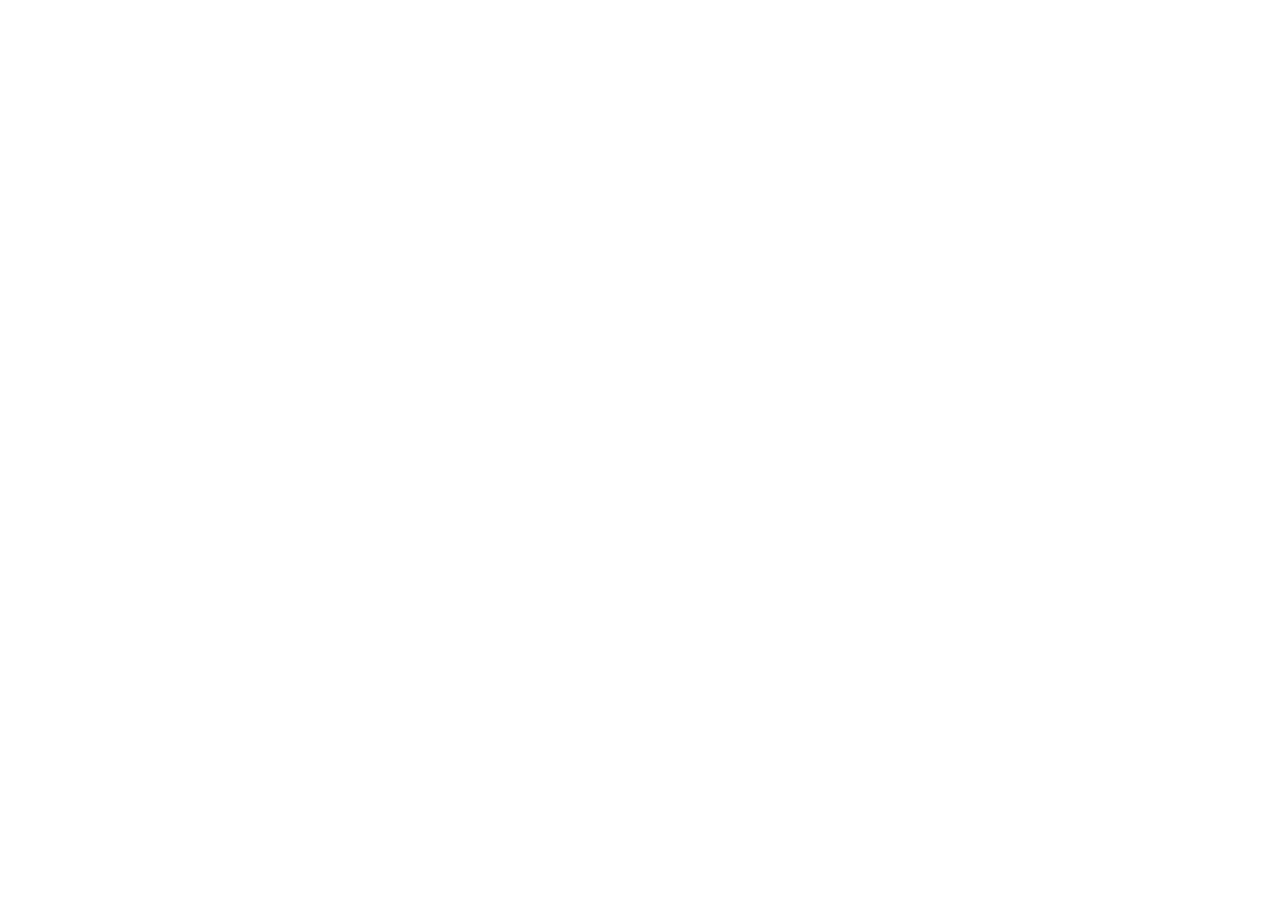
==== commit 54806751: "Fix GitHub Pages base for Lost Lake login" ====
--- a/index.html
+++ b/index.html
@@ -8,8 +8,8 @@
     <link rel="preconnect" href="https://fonts.gstatic.com" crossorigin />
     <link href="https://fonts.googleapis.com/css2?family=DM+Mono:wght@400;500&family=Instrument+Serif:ital@0;1&family=Manrope:wght@400;500;600;700&display=swap" rel="stylesheet" />
     <title>Rose Dashboard — Wildrose Automations</title>
-    <script type="module" crossorigin src="/assets/index-C-10os1a.js"></script>
-    <link rel="stylesheet" crossorigin href="/assets/index-BmY6MeGf.css">
+    <script type="module" crossorigin src="/rose-dashboard-preview/assets/index-DmdJObjP.js"></script>
+    <link rel="stylesheet" crossorigin href="/rose-dashboard-preview/assets/index-BmY6MeGf.css">
   </head>
   <body>
     <script id="manus-runtime">window.__MANUS_HOST_DEV__ = false;
